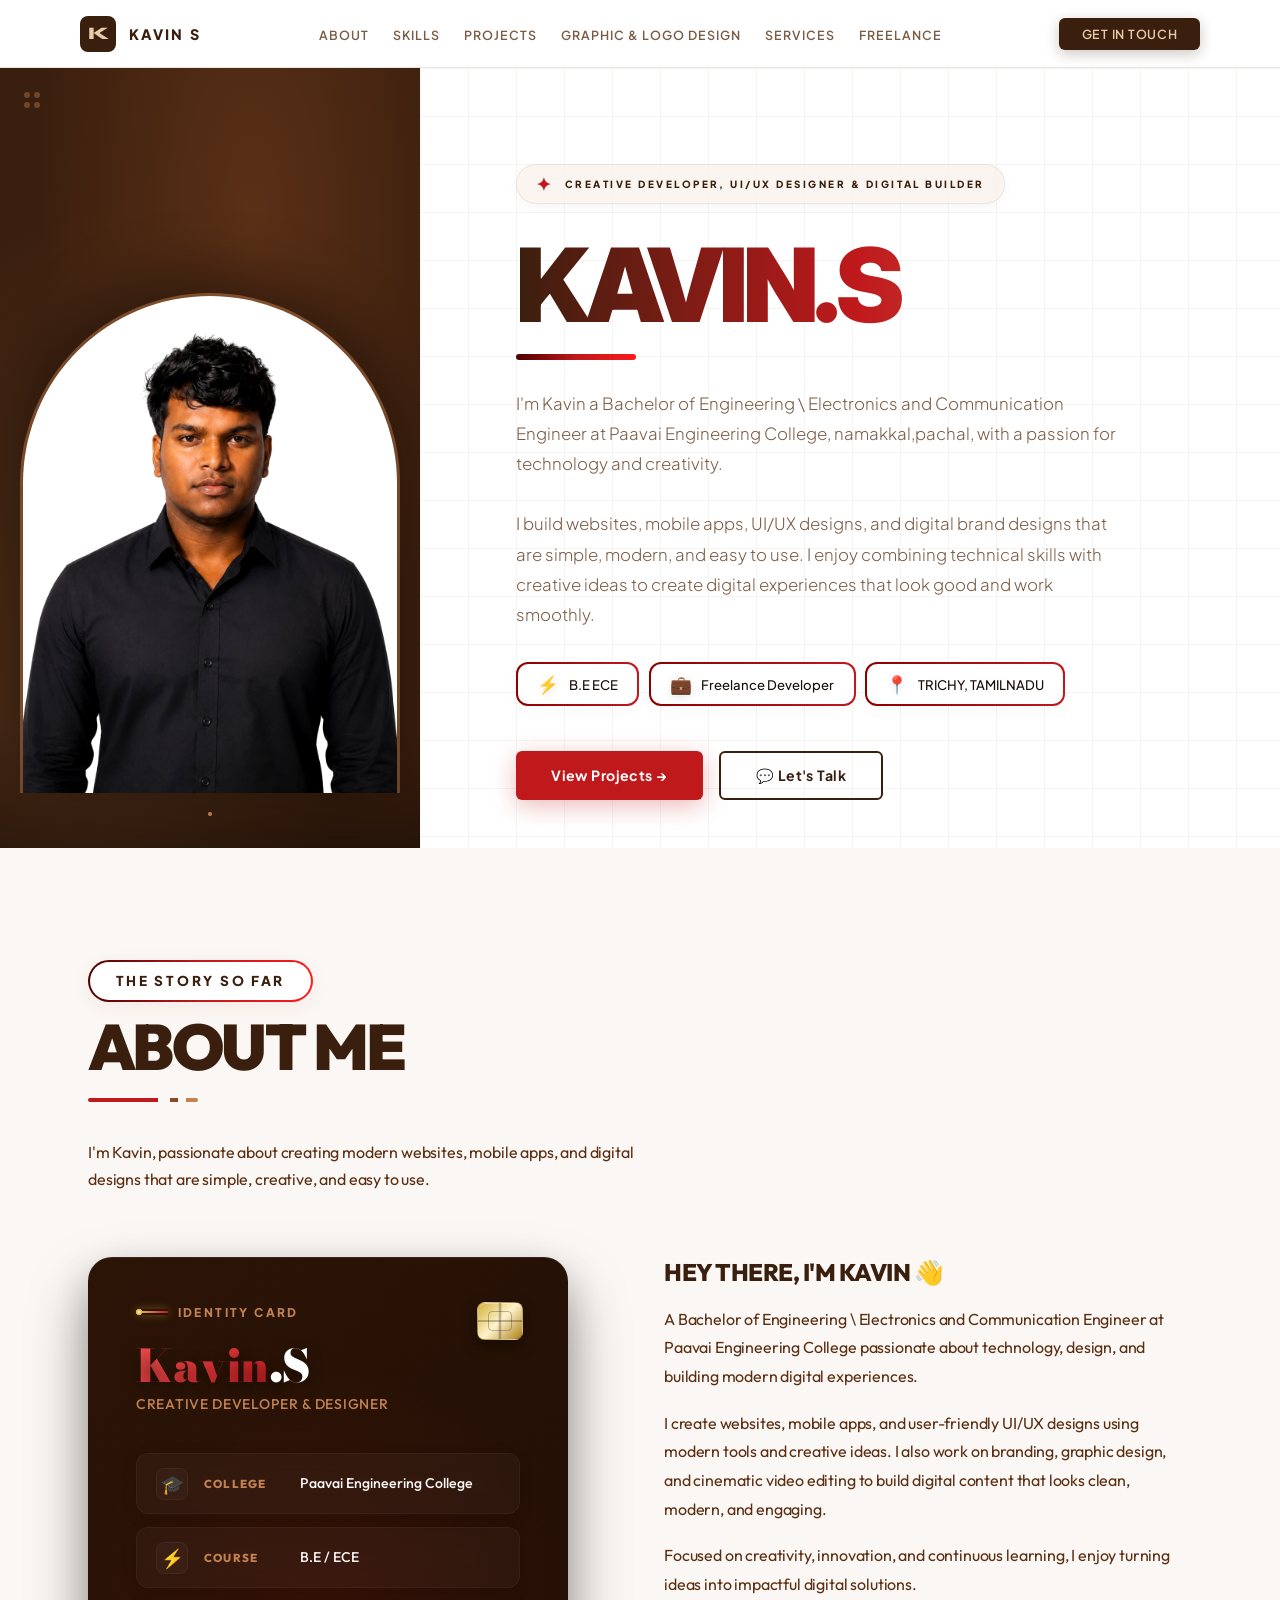
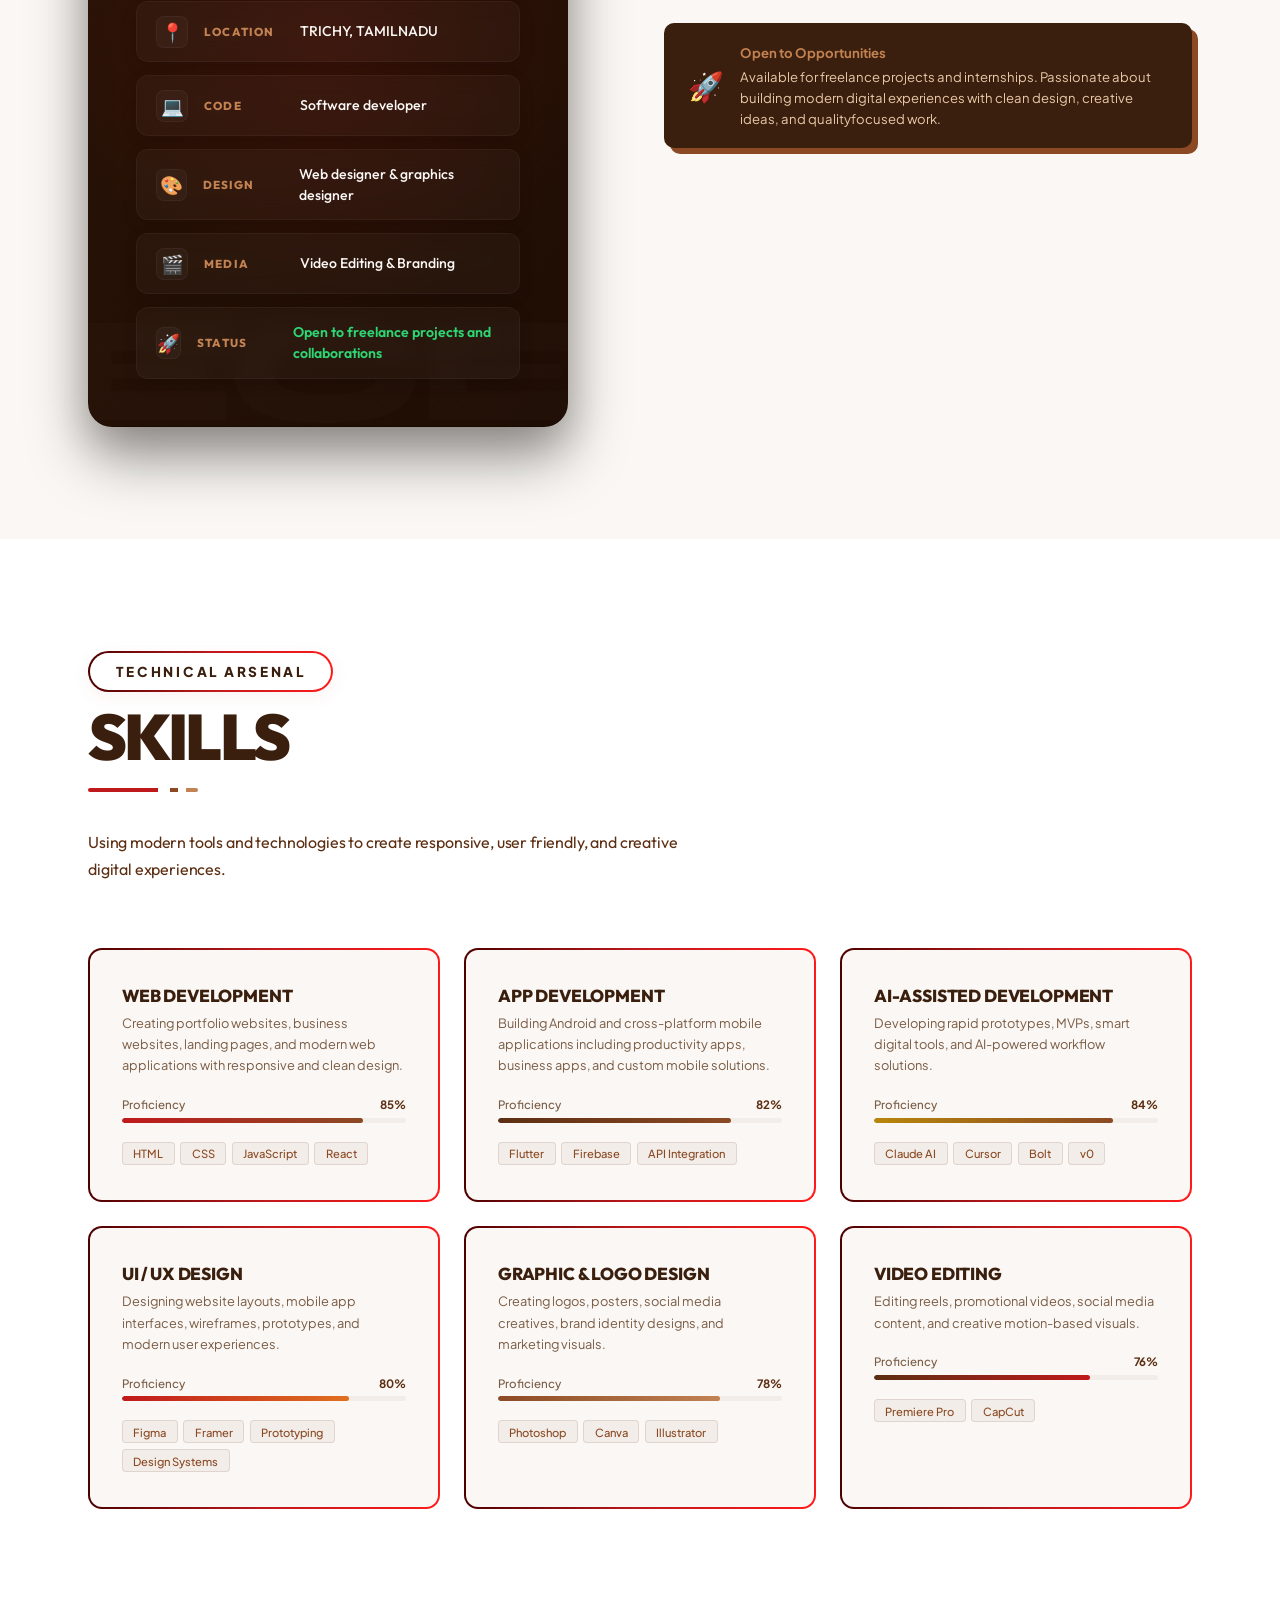
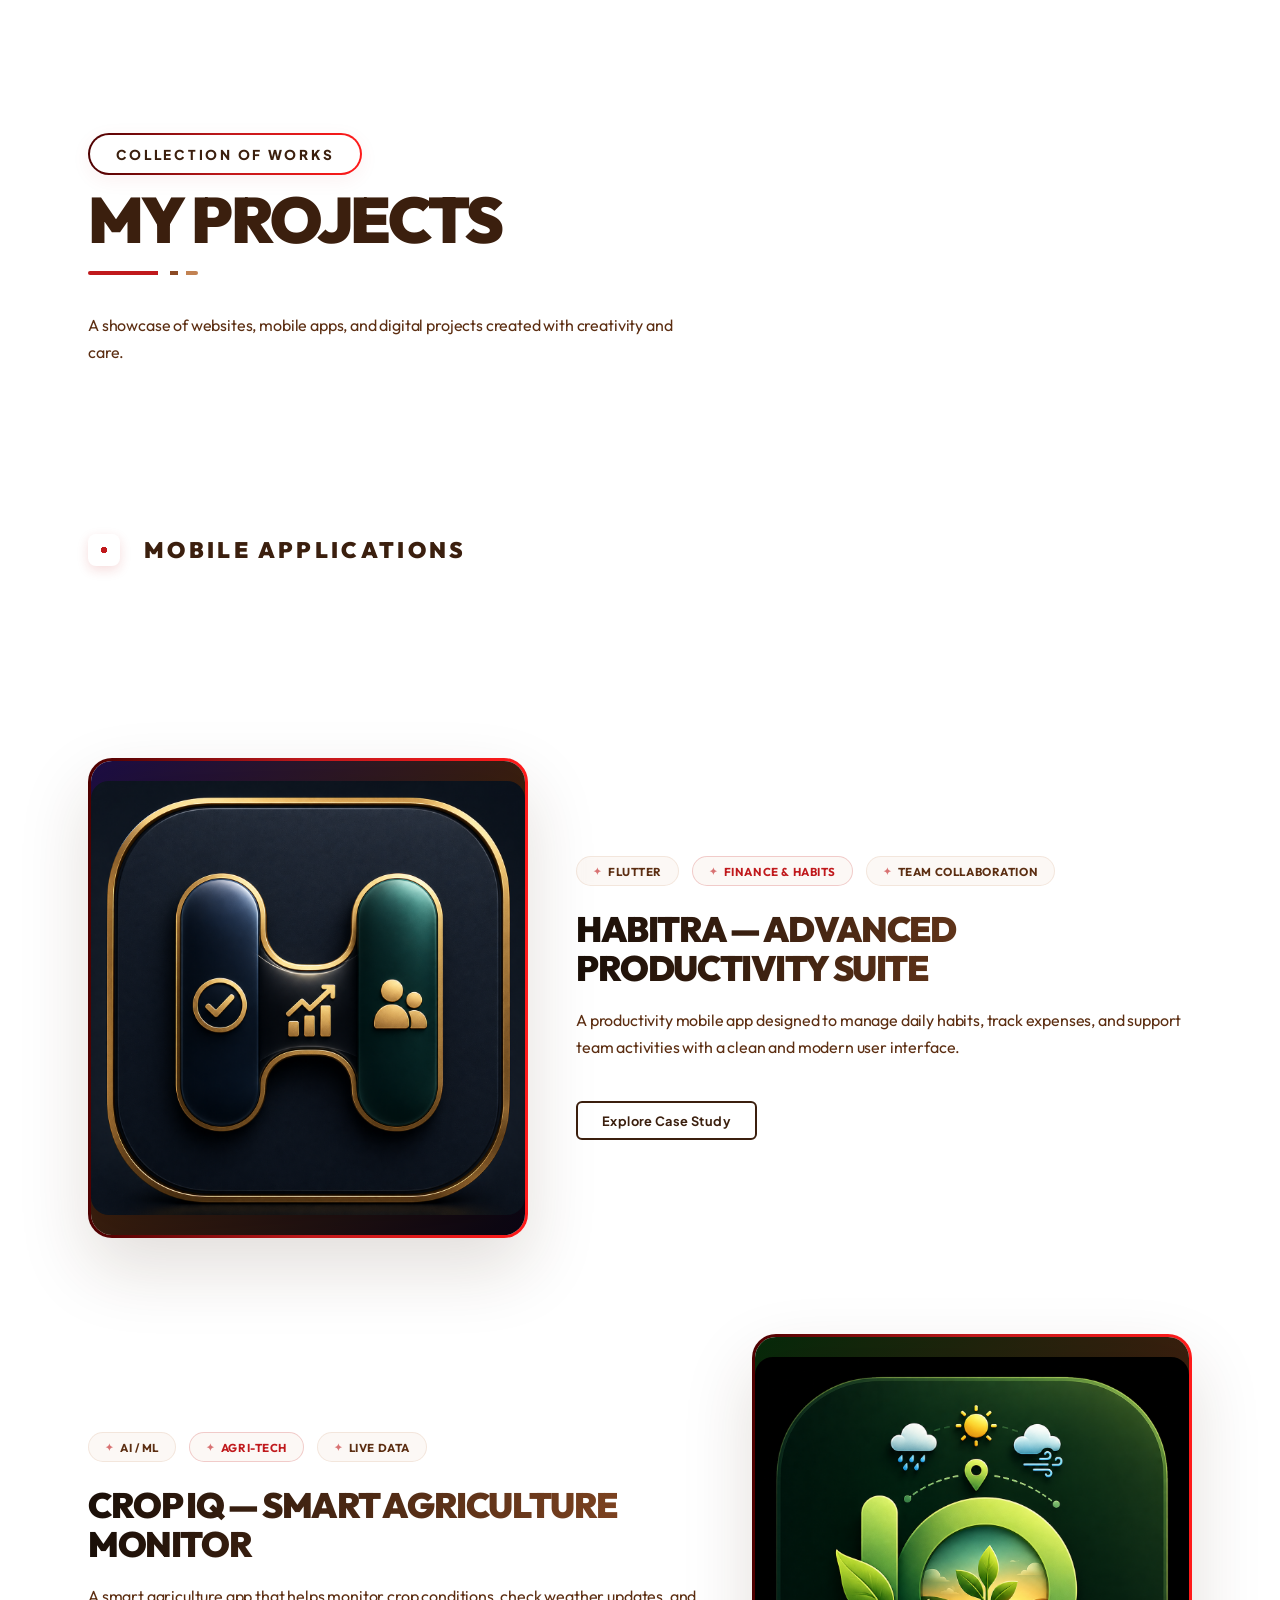
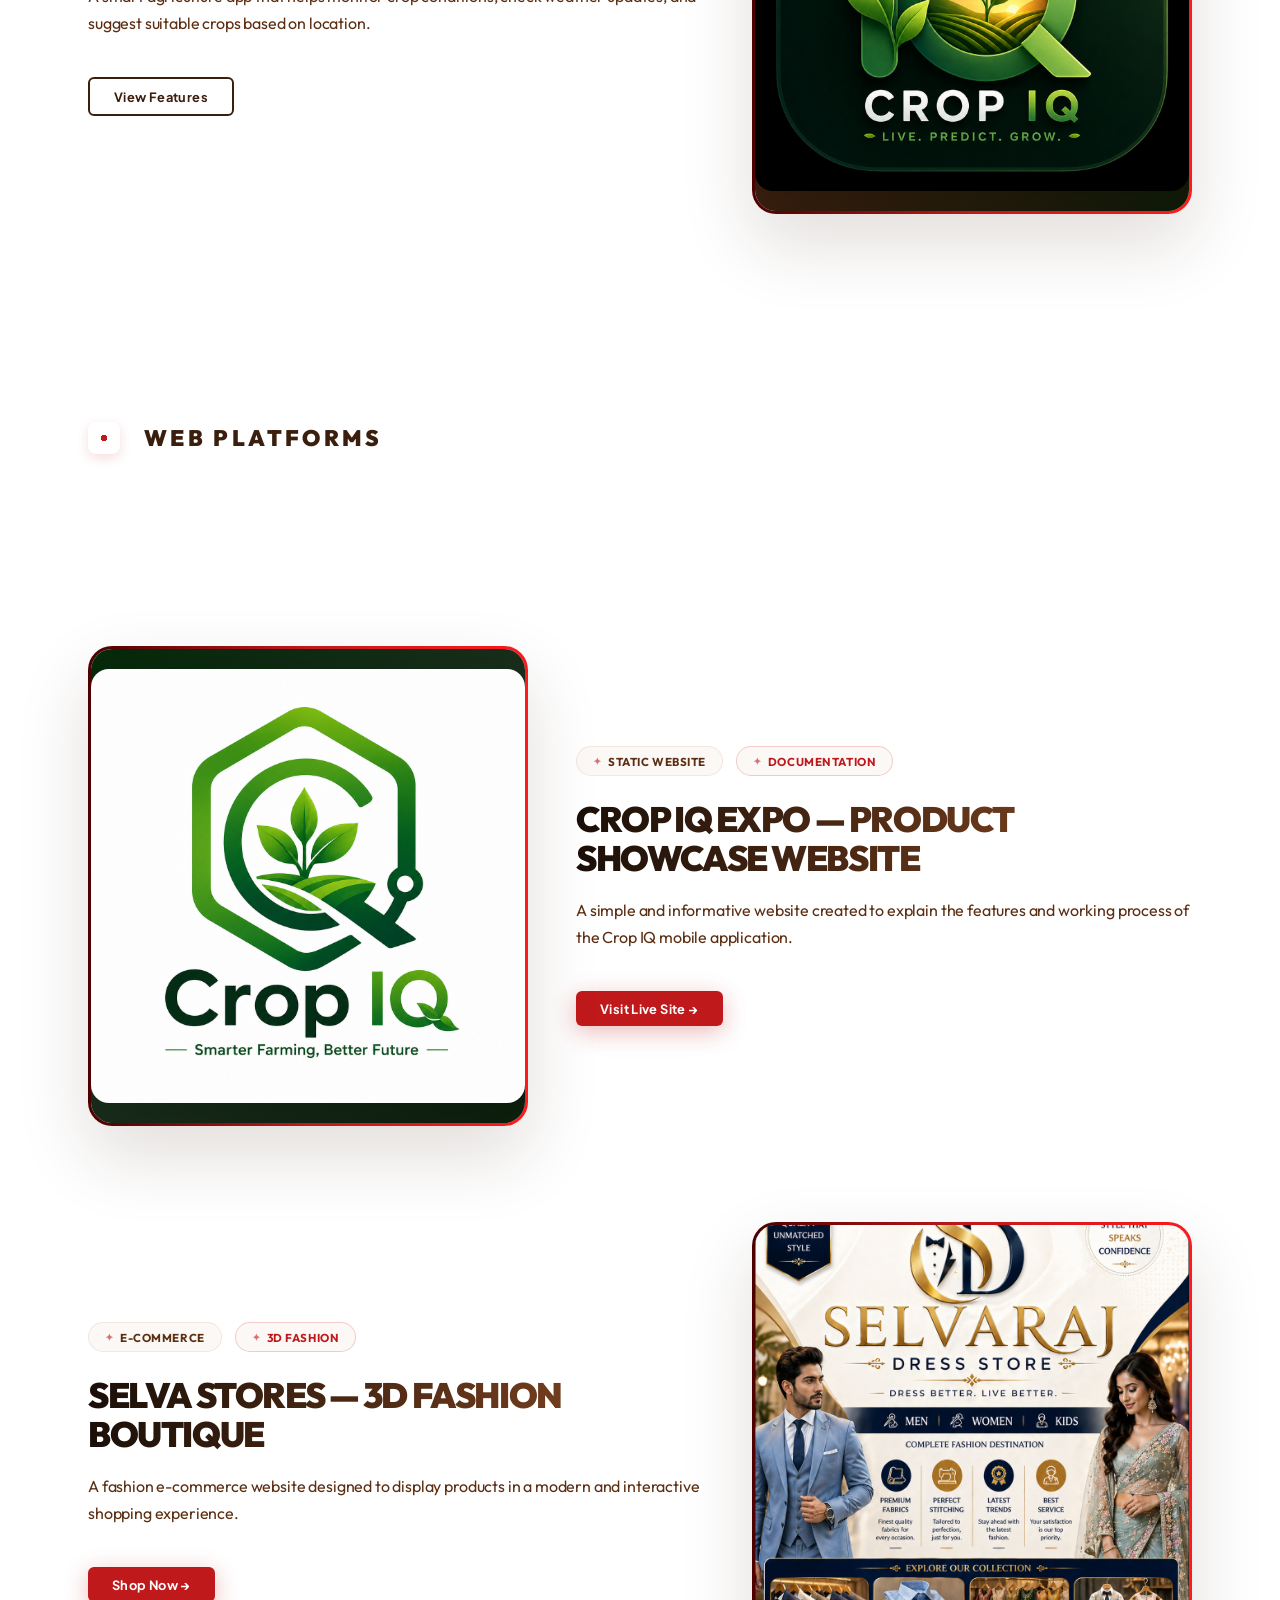
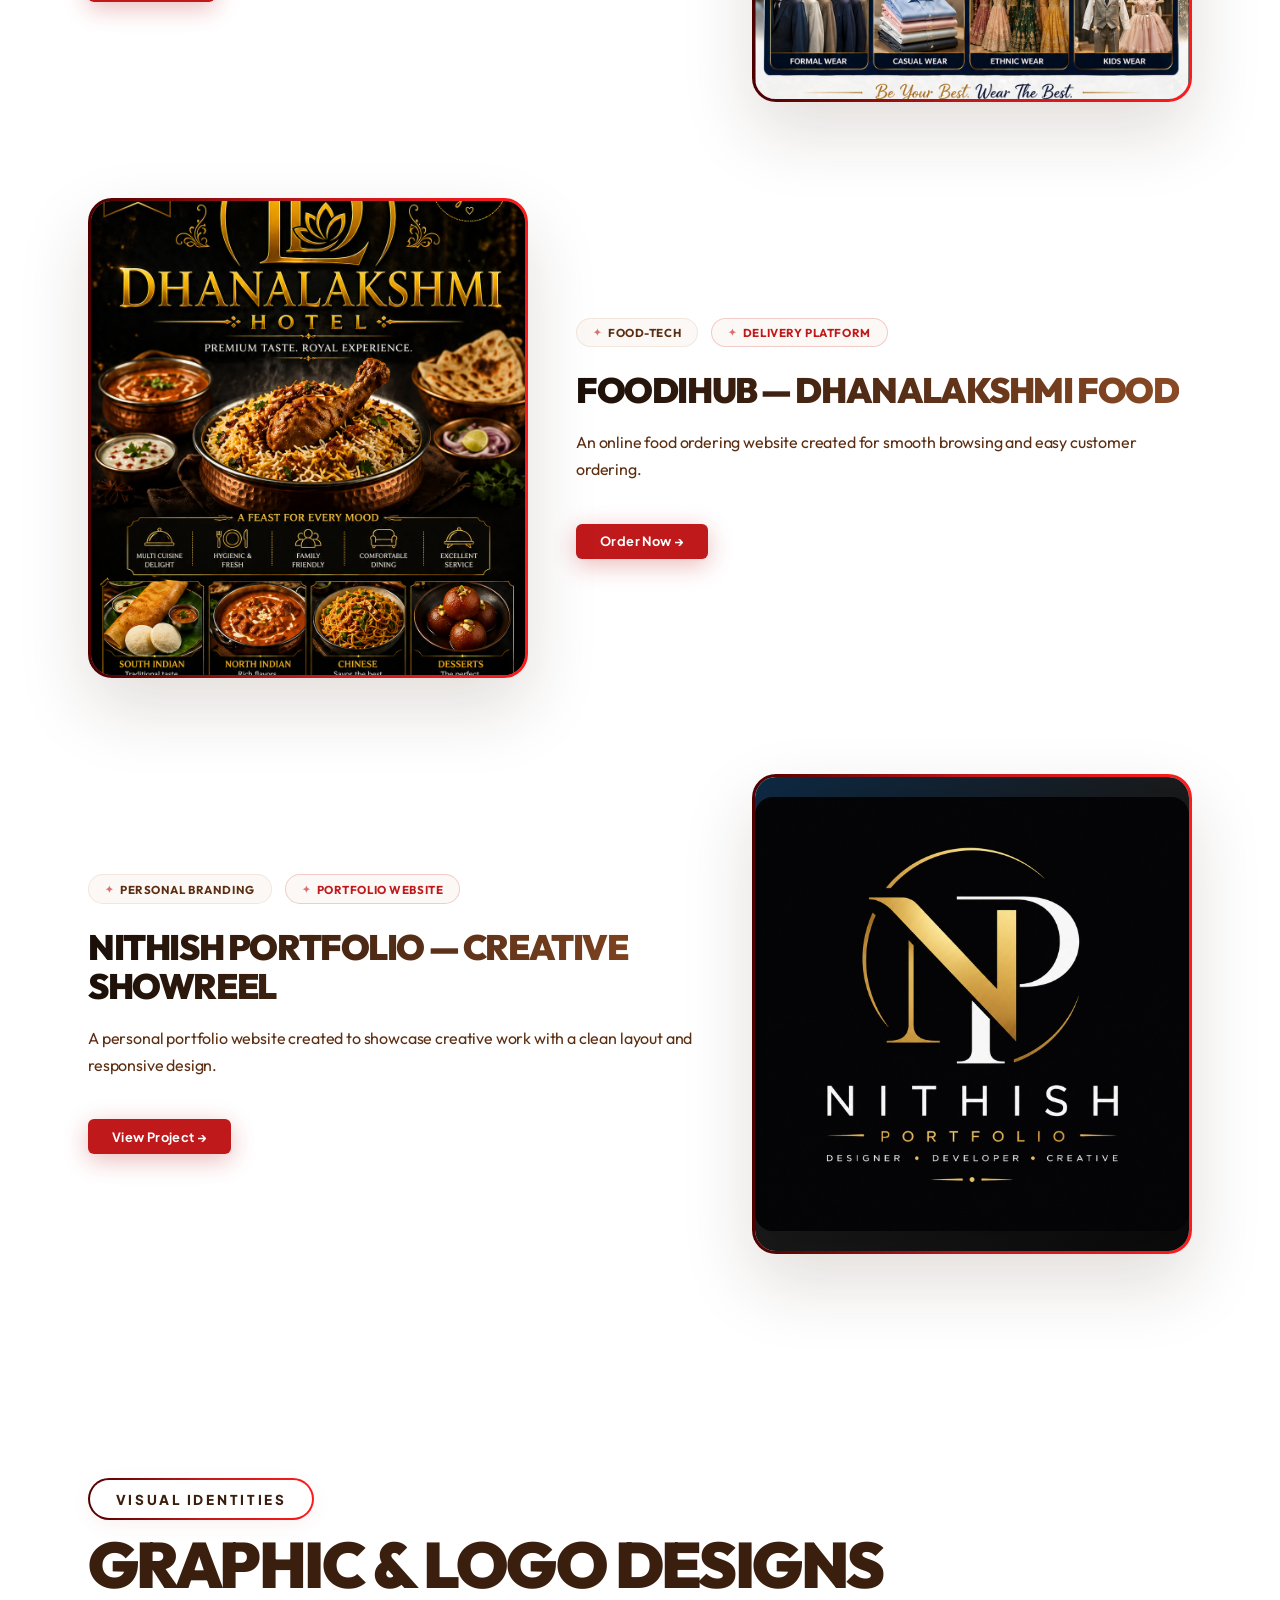
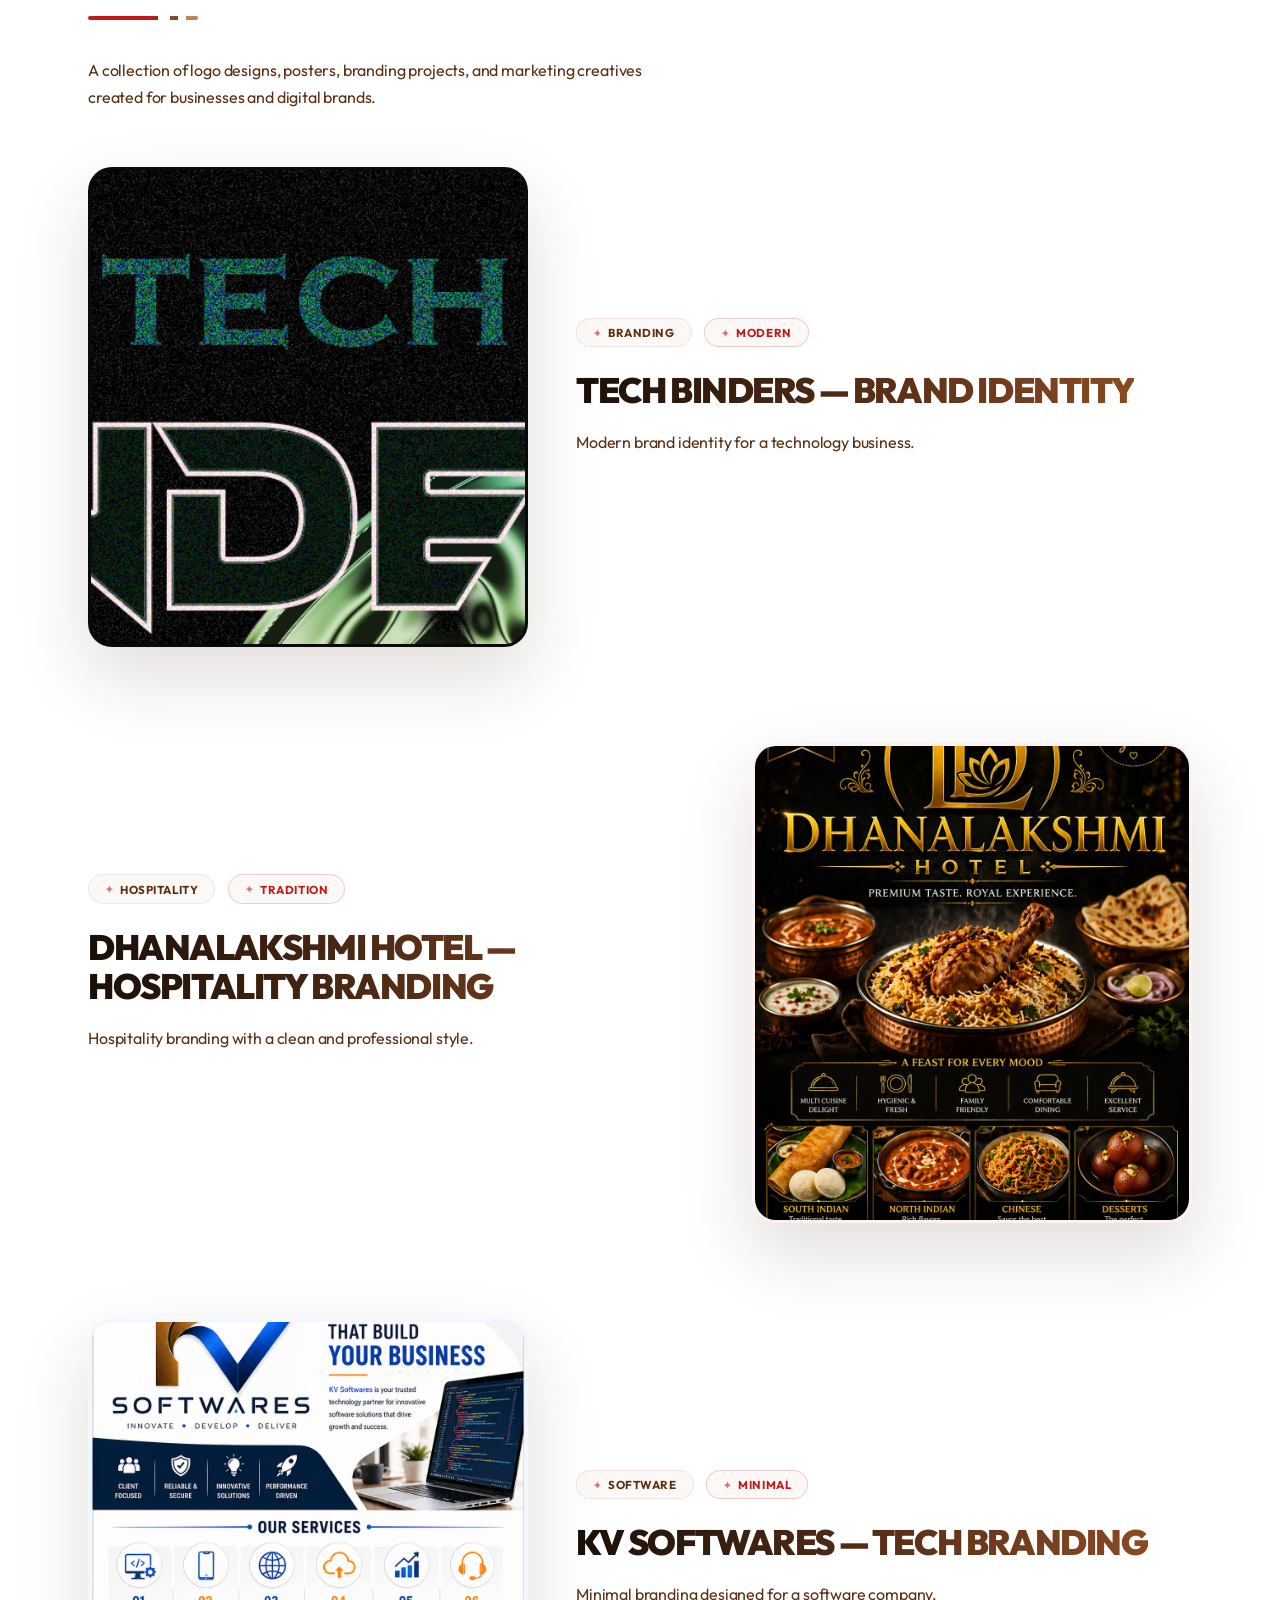
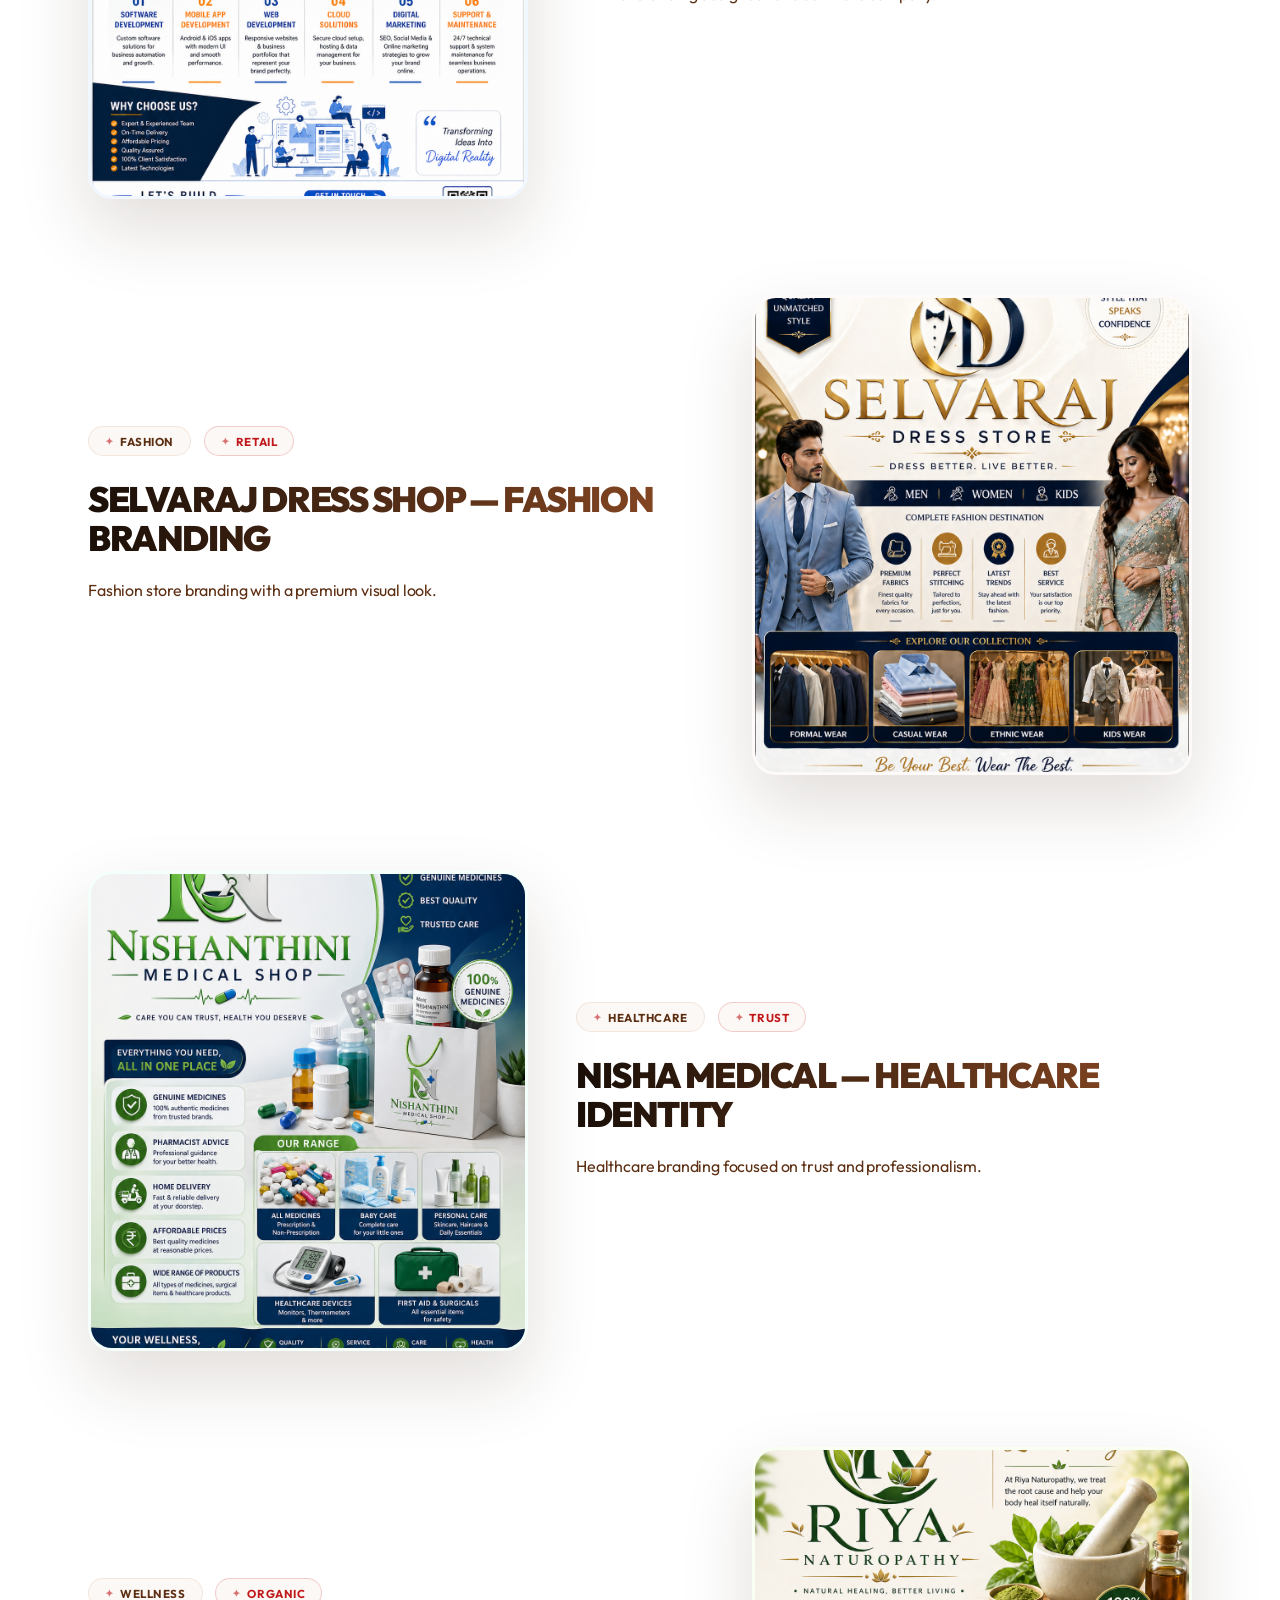
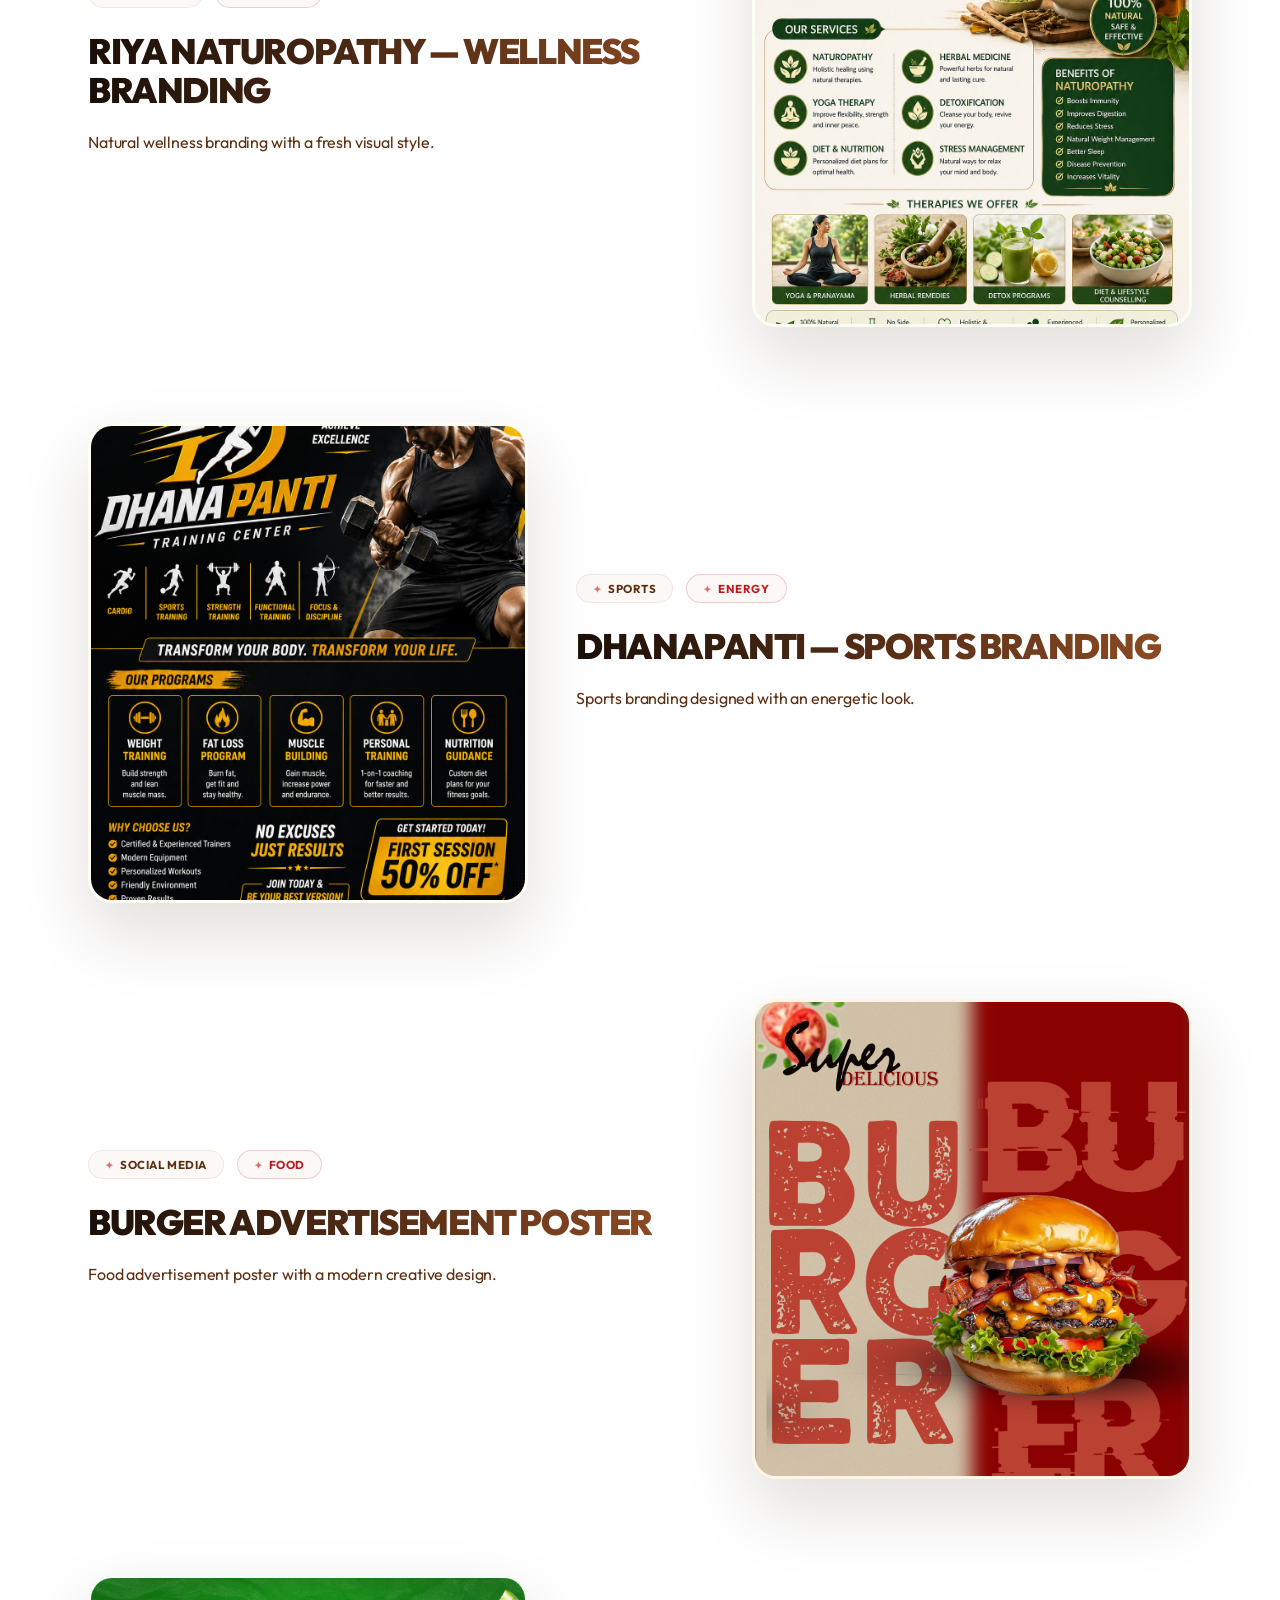
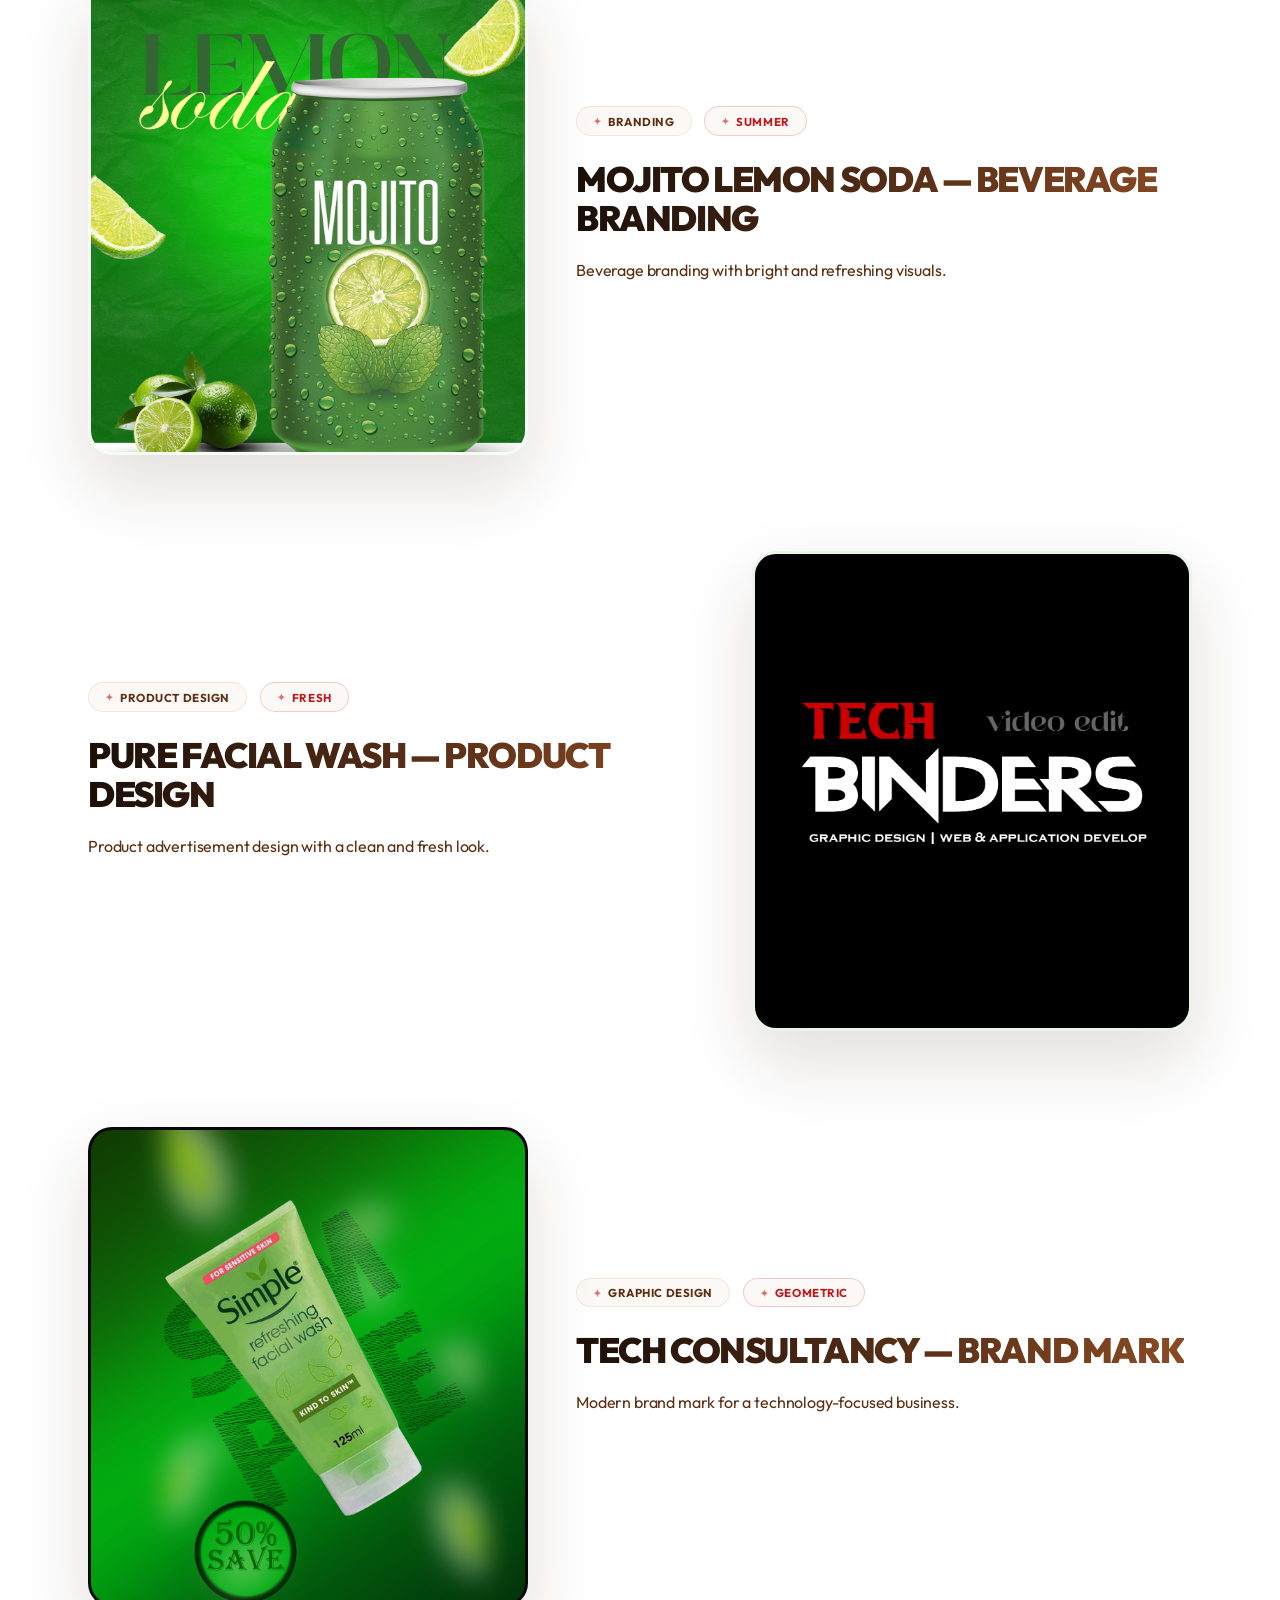
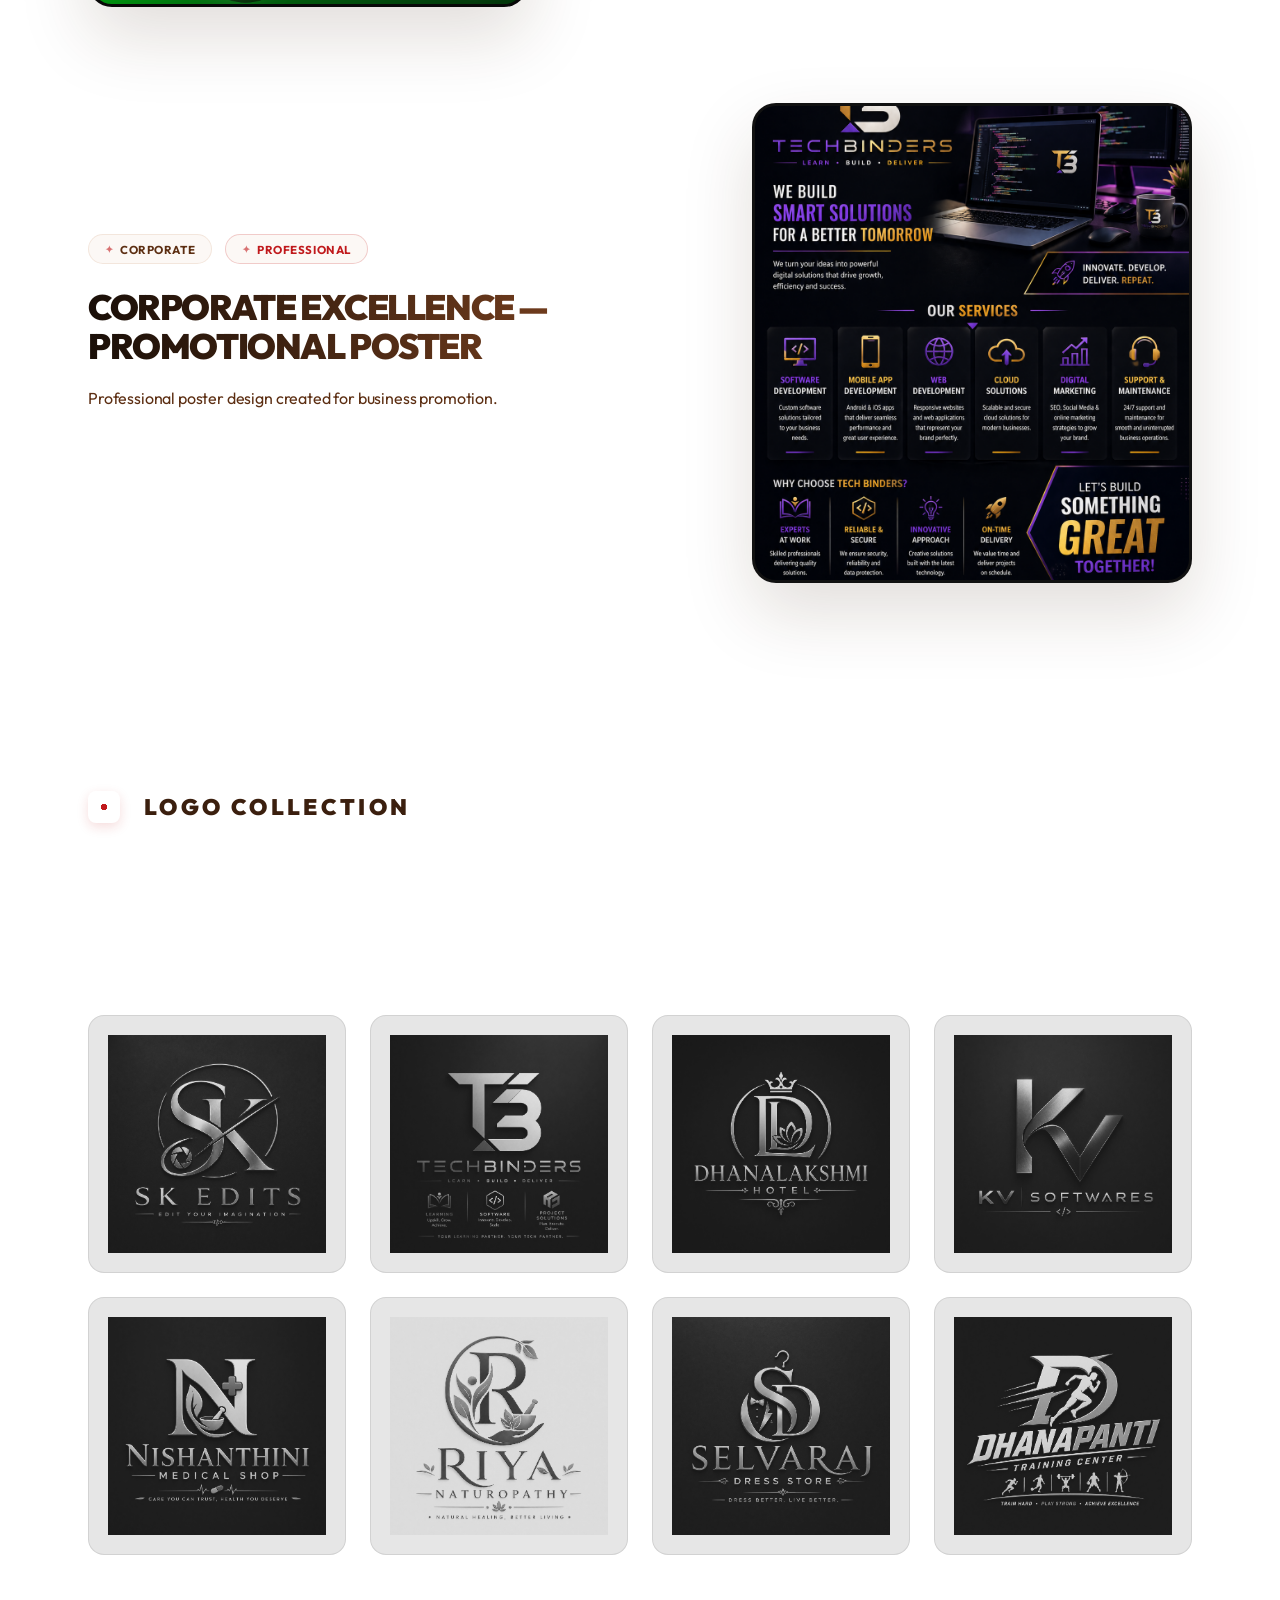
==== index.html @ 665770b1 "Rename kavin-portfolio.html to index.html" ====
<!DOCTYPE html>
<html lang="en">

<head>
  <meta charset="UTF-8">
  <meta name="viewport" content="width=device-width, initial-scale=1.0">
  <title>Kavin — Creative Developer & Designer</title>
  <link rel="icon" type="image/png" href="logo/kv softwares.png">
  <link rel="apple-touch-icon" href="logo/kv softwares.png">
  <link
    href="https://fonts.googleapis.com/css2?family=Playfair+Display:ital,wght@0,700;0,900;1,700&family=Plus+Jakarta+Sans:wght@300;400;500;600;700&family=Syne:wght@400;500;600;700;800&family=Outfit:wght@300;400;500;600;700;800;900&family=Bebas+Neue&family=Instrument+Serif:ital@0;1&family=Bodoni+Moda:ital,wght@0,400..900;1,400..900&family=Inter:wght@300;400;500;600;700;800;900&display=swap"
    rel="stylesheet">
  <link rel="stylesheet" href="style.css">
</head>

<body>

  <div id="cur"></div>
  <div id="curR"></div>

  <!-- ── NAV ── -->
  <nav>
    <div class="nav-brand">
      <div class="nav-logo-box"><span>K</span></div>
      <span class="nav-wordmark">Kavin S</span>
    </div>
    <ul class="nav-links">
      <li><a href="#about">About</a></li>
      <li><a href="#skills">Skills</a></li>
      <li><a href="#projects">Projects</a></li>
      <li><a href="#graphic-design">Graphic & Logo Design</a></li>
      <li><a href="#services">Services</a></li>
      <li><a href="#freelance">Freelance</a></li>
    </ul>
    <a href="#contact" onclick="setTimeout(showContact,500)" class="nav-btn">Get In Touch</a>
  </nav>

  <!-- ── HERO ── -->
  <section id="hero">

    <!-- LEFT: Brown photo panel -->
    <div class="hero-left">
      <div class="corner-ornament">
        <span></span><span></span><span></span><span></span>
      </div>

      <div class="profile-wrap">
        <div class="profile-img-container">

          <!-- ════════════════════════════════════════════
             REPLACE: Change src="" to your actual photo.
             The image will be cropped to fill the arch.
             For best results use a photo with solid/plain
             background (white or grey) — crop will hide it.
        ════════════════════════════════════════════ -->
          <img src="profile/WhatsApp Image 2026-05-21 at 12.24.19 PM.jpeg" alt="Kavin.S">
        </div>

        <div class="profile-deco">
          <div class="deco-line"></div>
          <div class="deco-dot"></div>
          <div class="deco-line"></div>
        </div>
      </div>

    </div>

    <!-- RIGHT: White content -->
    <div class="hero-right">
      <div class="hero-eyebrow">
        <span class="eyebrow-dash">✦</span>
        Creative Developer, UI/UX Designer & Digital Builder
      </div>

      <h1 class="hero-name">
        Kavin.S
      </h1>

      <div class="name-underline"></div>

      <p class="hero-role">
        I'm Kavin a Bachelor of Engineering \ Electronics and Communication Engineer at Paavai Engineering College, namakkal,pachal, with a passion for technology and creativity.<br><br>
        I build websites, mobile apps, UI/UX designs, and digital brand designs that are simple, modern, and easy to use. I enjoy combining technical skills with creative ideas to create digital experiences that look good and work smoothly.
      </p>

      <div class="hero-chips">
        <div class="chip"><span class="chip-icon">⚡</span> B.E ECE</div>
        <div class="chip"><span class="chip-icon">💼</span> Freelance Developer</div>
        <div class="chip"><span class="chip-icon">📍</span> TRICHY, TAMILNADU</div>
      </div>

      <div class="hero-actions">
        <a href="#projects" class="btn-red">View Projects →</a>
        <a href="#contact" class="btn-brown">💬 Let's Talk</a>
      </div>

    </div>
  </section>

  <!-- ── ABOUT ── -->
  <section id="about" class="sec">
    <div class="sec-wrap">
      <div class="sec-header">
        <div class="sec-pill reveal">
          <span class="sec-eyebrow">The Story So Far</span>
        </div>
        <h2 class="sec-title reveal">About Me</h2>
        <p class="sec-sub reveal">I'm Kavin, passionate about creating modern websites, mobile apps, and digital designs that are simple, creative, and easy to use.</p>
      </div>
      <div class="about-layout">

        <div class="about-box reveal">
          <!-- Glass Sweep Shine Effect -->
          <div class="about-box-shine"></div>
          <!-- Holographic grid overlay -->
          <div class="about-box-grid"></div>
          <!-- Giant ECE background watermark -->
          <div class="about-box-watermark">ECE</div>
          
          <!-- Gold microchip representing Kavin's ECE engineering background -->
          <div class="card-chip">
            <div class="card-chip-lines"></div>
            <div class="card-chip-inner"></div>
          </div>

          <div class="about-box-eyebrow">Identity Card</div>
          <div class="about-box-name"><em>Kavin</em>.S</div>
          <div class="about-box-role">Creative Developer & Designer</div>
          <div class="about-detail">
            <div class="ad-row">
              <span class="ad-ico">🎓</span>
              <span class="ad-key">College</span>
              <span class="ad-val">Paavai Engineering College</span>
            </div>
            <div class="ad-row">
              <span class="ad-ico">⚡</span>
              <span class="ad-key">Course</span>
              <span class="ad-val">B.E / ECE</span>
            </div>
            <div class="ad-row">
              <span class="ad-ico">📍</span>
              <span class="ad-key">Location</span>
              <span class="ad-val">TRICHY, TAMILNADU</span>
            </div>
            <div class="ad-row">
              <span class="ad-ico">💻</span>
              <span class="ad-key">Code</span>
              <span class="ad-val">Software developer</span>
            </div>
            <div class="ad-row">
              <span class="ad-ico">🎨</span>
              <span class="ad-key">Design</span>
              <span class="ad-val">Web designer & graphics designer</span>
            </div>
            <div class="ad-row">
              <span class="ad-ico">🎬</span>
              <span class="ad-key">Media</span>
              <span class="ad-val">Video Editing & Branding</span>
            </div>
            <div class="ad-row">
              <span class="ad-ico">🚀</span>
              <span class="ad-key">Status</span>
              <span class="ad-val" style="color: #2ed573; font-weight: 600;">Open to freelance projects and collaborations</span>
            </div>
          </div>
        </div>

        <div class="about-text reveal">
          <h3>Hey there, I'm Kavin 👋</h3>
          <p>
            A Bachelor of Engineering \ Electronics and Communication Engineer at Paavai Engineering College passionate about technology, design, and building modern digital experiences.
          </p>
          <p>
            I create websites, mobile apps, and user-friendly UI/UX designs using modern tools and creative ideas. I also work on branding, graphic design, and cinematic video editing to build digital content that looks clean, modern, and engaging.
          </p>
          <p>
            Focused on creativity, innovation, and continuous learning, I enjoy turning ideas into impactful digital solutions.
          </p>
          <div class="about-highlight">
            <span class="ah-ico">🚀</span>
            <div class="ah-text">
              <strong>Open to Opportunities</strong>
              Available for freelance projects and internships. Passionate about building modern digital experiences with clean design, creative ideas, and qualityfocused work.
            </div>
          </div>
        </div>

      </div>
    </div>
  </section>

  <!-- ── SKILLS ── -->
  <section id="skills" class="sec">
    <div class="sec-wrap">
      <div class="sec-header">
        <div class="sec-pill reveal">
          <span class="sec-eyebrow">Technical Arsenal</span>
        </div>
        <h2 class="sec-title reveal">SKILLS</h2>
        <p class="sec-sub reveal">Using modern tools and technologies to create responsive, user friendly, and creative digital experiences.</p>
      </div>

      <div class="skills-grid">

        <div class="sk-card reveal" style="--c-top:var(--red);--c-shadow:var(--brown5);--c-border:var(--brown4);">

          <div class="sk-title">Web Development</div>
          <div class="sk-desc">Creating portfolio websites, business websites, landing pages, and modern web applications with responsive and clean design.</div>
          <div class="prog-wrap">
            <div class="prog-top"><span>Proficiency</span><span>85%</span></div>
            <div class="prog-bg">
              <div class="prog-fill" style="width:85%;background:linear-gradient(90deg,var(--red),var(--brown3))"></div>
            </div>
          </div>
          <div class="sk-tags"><span class="sk-tag">HTML</span><span class="sk-tag">CSS</span><span
              class="sk-tag">JavaScript</span><span class="sk-tag">React</span></div>
        </div>

        <div class="sk-card reveal" style="--c-top:var(--brown2);--c-shadow:var(--brown5);--c-border:var(--brown3);">

          <div class="sk-title">App Development</div>
          <div class="sk-desc">Building Android and cross-platform mobile applications including productivity apps, business apps, and custom mobile solutions.</div>
          <div class="prog-wrap">
            <div class="prog-top"><span>Proficiency</span><span>82%</span></div>
            <div class="prog-bg">
              <div class="prog-fill" style="width:82%;background:linear-gradient(90deg,var(--brown2),var(--brown3))">
              </div>
            </div>
          </div>
          <div class="sk-tags"><span class="sk-tag">Flutter</span><span class="sk-tag">Firebase</span><span
              class="sk-tag">API Integration</span></div>
        </div>

        <div class="sk-card reveal" style="--c-top:#b8860b;--c-shadow:var(--brown5);--c-border:var(--brown4);">

          <div class="sk-title">AI-Assisted Development</div>
          <div class="sk-desc">Developing rapid prototypes, MVPs, smart digital tools, and AI-powered workflow solutions.</div>
          <div class="prog-wrap">
            <div class="prog-top"><span>Proficiency</span><span>84%</span></div>
            <div class="prog-bg">
              <div class="prog-fill" style="width:84%;background:linear-gradient(90deg,#b8860b,var(--brown3))"></div>
            </div>
          </div>
          <div class="sk-tags"><span class="sk-tag">Claude AI</span><span class="sk-tag">Cursor</span><span
              class="sk-tag">Bolt</span><span class="sk-tag">v0</span></div>
        </div>

        <div class="sk-card reveal" style="--c-top:var(--red);--c-shadow:var(--brown5);--c-border:var(--brown4);">

          <div class="sk-title">UI / UX Design</div>
          <div class="sk-desc">Designing website layouts, mobile app interfaces, wireframes, prototypes, and modern user experiences.</div>
          <div class="prog-wrap">
            <div class="prog-top"><span>Proficiency</span><span>80%</span></div>
            <div class="prog-bg">
              <div class="prog-fill" style="width:80%;background:linear-gradient(90deg,var(--red),#e07020)"></div>
            </div>
          </div>
          <div class="sk-tags"><span class="sk-tag">Figma</span><span class="sk-tag">Framer</span><span
              class="sk-tag">Prototyping</span><span class="sk-tag">Design Systems</span></div>
        </div>

        <div class="sk-card reveal" style="--c-top:var(--brown3);--c-shadow:var(--brown5);--c-border:var(--brown3);">

          <div class="sk-title">Graphic & Logo Design</div>
          <div class="sk-desc">Creating logos, posters, social media creatives, brand identity designs, and marketing visuals.</div>
          <div class="prog-wrap">
            <div class="prog-top"><span>Proficiency</span><span>78%</span></div>
            <div class="prog-bg">
              <div class="prog-fill" style="width:78%;background:linear-gradient(90deg,var(--brown3),var(--brown4))">
              </div>
            </div>
          </div>
          <div class="sk-tags"><span class="sk-tag">Photoshop</span><span class="sk-tag">Canva</span><span
              class="sk-tag">Illustrator</span></div>
        </div>

        <div class="sk-card reveal" style="--c-top:var(--brown2);--c-shadow:var(--brown5);--c-border:var(--brown3);">

          <div class="sk-title">Video Editing</div>
          <div class="sk-desc">Editing reels, promotional videos, social media content, and creative motion-based visuals.</div>
          <div class="prog-wrap">
            <div class="prog-top"><span>Proficiency</span><span>76%</span></div>
            <div class="prog-bg">
              <div class="prog-fill" style="width:76%;background:linear-gradient(90deg,var(--brown2),var(--red))"></div>
            </div>
          </div>
          <div class="sk-tags"><span class="sk-tag">Premiere Pro</span><span class="sk-tag">CapCut</span></div>
        </div>

      </div>
    </div>
  </section>

  <!-- ── PROJECTS ── -->
  <section id="projects" class="sec">
    <div class="sec-wrap">
      <div class="sec-header">
        <div class="sec-pill reveal">
          <span class="sec-eyebrow">COLLECTION OF WORKS</span>
        </div>
        <h2 class="sec-title reveal">My Projects</h2>
        <p class="sec-sub reveal">A showcase of websites, mobile apps, and digital projects created with creativity and care.</p>
      </div>
      <div class="proj-grid">

        <h3 class="proj-cat-title reveal">
          Mobile Applications
        </h3>
        <div class="proj-grid">

          <!-- 1. Habitra -->
          <div class="proj-card reveal">
            <div class="proj-thumb">
              <div class="proj-thumb-bg" style="background:linear-gradient(135deg,#1c0d45,#3b1f0e,#0a0514)"></div>
              <div class="proj-emoji">
                <img src="icon/2e201cba-d99f-4cce-ac11-66c58d6dfc53.png" alt="Habitra"
                  style="width:100%;height:100%;object-fit:cover;border-radius:18px">
              </div>
              <div class="proj-overlay">
                <a href="javascript:void(0)"
                  onclick="openPreview('Habitra — Productivity Suite', 'Habitra is an all-in-one productivity ecosystem.\n\nCore Modules:\n• Habit Tracker: Build consistency with the Habit Chain system.\n• Finance Tracker: Manage budgets, expenses, and savings goals.\n• Team Work: Collaborative task management for seamless group productivity.\n\nBuilt with Flutter & Provider architecture.', 'icon/2e201cba-d99f-4cce-ac11-66c58d6dfc53.png', 'qr code/habitra.png', '#1c0d45')"
                  class="ov-btn">View Details</a>
              </div>
            </div>
            <div class="proj-body">
              <div class="proj-tags">
                <span class="proj-tag">Flutter</span>
                <span class="proj-tag brown">Finance & Habits</span>
                <span class="proj-tag">Team Collaboration</span>
              </div>
              <div class="proj-name">Habitra — Advanced Productivity Suite</div>
              <div class="proj-desc">A productivity mobile app designed to manage daily habits, track expenses, and support team activities with a clean and modern user interface.</div>
              <a href="javascript:void(0)"
                onclick="openPreview('Habitra — Productivity Suite', 'Habitra is an all-in-one productivity ecosystem.\n\nCore Modules:\n• Habit Tracker: Build consistency with the Habit Chain system.\n• Finance Tracker: Manage budgets, expenses, and savings goals.\n• Team Work: Collaborative task management for seamless group productivity.\n\nBuilt with Flutter & Provider architecture.', 'icon/2e201cba-d99f-4cce-ac11-66c58d6dfc53.png', 'qr code/habitra.png', '#1c0d45')"
                class="btn-brown" style="padding: 0.6rem 1.5rem; font-size: 0.8rem;">Explore Case Study</a>
          </div>
        </div>

          <!-- 2. Crop IQ App -->
          <div class="proj-card reveal">
            <div class="proj-thumb">
              <div class="proj-thumb-bg" style="background:linear-gradient(135deg,#062a0a,#3b1f0e,#0f1a08)"></div>
              <div class="proj-emoji">
                <img src="icon/0a898935-3c8c-4adf-aea9-2a4705a78246.png" alt="Crop IQ"
                  style="width:100%;height:100%;object-fit:cover;border-radius:18px">
              </div>
              <div class="proj-overlay">
                <a href="javascript:void(0)"
                  onclick="openPreview('Crop IQ — Agricultural Intelligence', 'A professional AI-driven agricultural platform.\n\nKey Capabilities:\n• Live Monitoring: Real-time tracking of crop health status.\n• Weather Predictor: Live forecasting and predictive weather analysis.\n• Area Optimization: Intelligent recommendations on which crops suit your specific soil and area.\n\nEmpowering farmers with data-driven insights.', 'icon/0a898935-3c8c-4adf-aea9-2a4705a78246.png', 'qr code/crop iq app .png', '#062a0a')"
                  class="ov-btn">View App UI</a>
              </div>
            </div>
            <div class="proj-body">
              <div class="proj-tags">
                <span class="proj-tag">AI / ML</span>
                <span class="proj-tag brown">Agri-Tech</span>
                <span class="proj-tag">Live Data</span>
              </div>
              <div class="proj-name">Crop IQ — Smart Agriculture Monitor</div>
              <div class="proj-desc">A smart agriculture app that helps monitor crop conditions, check weather updates, and suggest suitable crops based on location.</div>
              <a href="javascript:void(0)"
                onclick="openPreview('Crop IQ — Agricultural Intelligence', 'A professional AI-driven agricultural platform.\n\nKey Capabilities:\n• Live Monitoring: Real-time tracking of crop health status.\n• Weather Predictor: Live forecasting and predictive weather analysis.\n• Area Optimization: Intelligent recommendations on which crops suit your soil and area.', 'icon/0a898935-3c8c-4adf-aea9-2a4705a78246.png', 'qr code/crop iq app .png', '#062a0a')"
                class="btn-brown" style="padding: 0.6rem 1.5rem; font-size: 0.8rem;">View Features</a>
          </div>
        </div>

        </div>

        <h3 class="proj-cat-title reveal">
          Web Platforms
        </h3>
        <div class="proj-grid">

          <!-- 1. Crop IQ Explain Website -->
          <div class="proj-card reveal">
            <div class="proj-thumb">
              <div class="proj-thumb-bg" style="background:linear-gradient(135deg,#062a0a,#1a2e1c,#0d1f0d)"></div>
              <div class="proj-emoji">
                <img src="icon/b54b0b93-583a-4f6b-8dd8-5a8df36b06da.png" alt="Crop IQ"
                  style="width:100%;height:100%;object-fit:cover;border-radius:18px">
              </div>
              <div class="proj-overlay">
                <a href="https://cropappexplain.netlify.app/" target="_blank" class="ov-btn">View Site</a>
              </div>
            </div>
            <div class="proj-body">
              <div class="proj-tags"><span class="proj-tag">Static Website</span><span class="proj-tag brown">Documentation</span>
              </div>
              <div class="proj-name">Crop IQ Expo — Product Showcase Website</div>
              <div class="proj-desc">A simple and informative website created to explain the features and working process of the Crop IQ mobile application.</div>
              <a href="https://cropappexplain.netlify.app/" target="_blank" class="btn-red"
                style="padding: 0.6rem 1.5rem; font-size: 0.8rem;">Visit Live Site →</a>
          </div>
        </div>

          <!-- 2. Selva Stores -->
          <div class="proj-card reveal">
            <div class="proj-thumb">
              <div class="proj-thumb-bg" style="background:linear-gradient(135deg,#1c0d45,#2e125c,#140a2a)"></div>
              <div class="proj-emoji">
                <img src="poster/selvaraj dress.png" alt="Selva Stores"
                  style="width:100%;height:100%;object-fit:cover;border-radius:18px">
              </div>
              <div class="proj-overlay">
                <a href="https://cool-peony-237164.netlify.app/" target="_blank" class="ov-btn">Live Preview</a>
              </div>
            </div>
            <div class="proj-body">
              <div class="proj-tags"><span class="proj-tag">E-Commerce</span><span class="proj-tag brown">3D Fashion</span></div>
              <div class="proj-name">Selva Stores — 3D Fashion Boutique</div>
              <div class="proj-desc">A fashion e-commerce website designed to display products in a modern and interactive shopping experience.</div>
              <a href="https://cool-peony-237164.netlify.app/" target="_blank" class="btn-red"
                style="padding: 0.6rem 1.5rem; font-size: 0.8rem;">Shop Now →</a>
          </div>
        </div>

          <!-- 3. Foodihub -->
          <div class="proj-card reveal">
            <div class="proj-thumb">
              <div class="proj-thumb-bg" style="background:linear-gradient(135deg,#4d0000,#8a1a1a,#2a0a0a)"></div>
              <div class="proj-emoji">
                <img src="poster/dhanalakshmi hotel.png" alt="Foodihub"
                  style="width:100%;height:100%;object-fit:cover;border-radius:18px">
              </div>
              <div class="proj-overlay">
                <a href="https://dhanalaskshimi-food.netlify.app/" target="_blank" class="ov-btn">Live Preview</a>
              </div>
            </div>
            <div class="proj-body">
              <div class="proj-tags">
                <span class="proj-tag">Food-Tech</span>
                <span class="proj-tag brown">Delivery Platform</span>
              </div>
              <div class="proj-name">FoodiHub — Dhanalakshmi Food</div>
              <div class="proj-desc">An online food ordering website created for smooth browsing and easy customer ordering.</div>
              <a href="https://dhanalaskshimi-food.netlify.app/" target="_blank" class="btn-red"
                style="padding: 0.6rem 1.5rem; font-size: 0.8rem;">Order Now →</a>
          </div>
        </div>

          <!-- 4. Nithish Portfolio -->
          <div class="proj-card reveal">
            <div class="proj-thumb">
              <div class="proj-thumb-bg" style="background:linear-gradient(135deg,#0d2a45,#1a1a1a,#0a0a0a)"></div>
              <div class="proj-emoji">
                <img src="icon/1ed9e0b0-3e11-4b54-9e49-26495c39130d.png" alt="Nithish Portfolio"
                  style="width:100%;height:100%;object-fit:cover;border-radius:18px">
              </div>
              <div class="proj-overlay"><a href="https://nithish-portflio.netlify.app/" target="_blank"
                  class="ov-btn">View Live Site</a></div>
            </div>
            <div class="proj-body">
              <div class="proj-tags"><span class="proj-tag">Personal Branding</span><span class="proj-tag brown">Portfolio Website</span></div>
              <div class="proj-name">Nithish Portfolio — Creative Showreel</div>
              <div class="proj-desc">A personal portfolio website created to showcase creative work with a clean layout and responsive design.</div>
              <a href="https://nithish-portflio.netlify.app/" target="_blank" class="btn-red"
                style="padding: 0.6rem 1.5rem; font-size: 0.8rem;">View Project →</a>
          </div>
        </div>

        </div>
      </div>
  </section>




  <!-- ── GRAPHIC DESIGN ── -->
  <section id="graphic-design" class="sec">
    <div class="sec-wrap">
      <div class="sec-header">
        <div class="sec-pill reveal">
          <span class="sec-eyebrow">Visual Identities</span>
        </div>
        <h2 class="sec-title reveal">Graphic & Logo Designs</h2>
        <p class="sec-sub reveal">A collection of logo designs, posters, branding projects, and marketing creatives created for businesses and digital brands.</p>
      </div>

      <div class="proj-grid">

        <!-- 1. Tech Binders -->
        <div class="proj-card reveal"
          onclick="openPreview('Tech Binders — Brand Identity', 'A futuristic corporate brand identity designed for Tech Binders, featuring a dark-themed aesthetic with glowing technical elements and premium depth.', 'poster/tech binders.png', null, '#0a0a0a')">
          <div class="proj-thumb" style="background: #0a0a0a;">
            <img src="poster/tech binders.png" alt="Tech Binders" style="width:100%;height:100%;object-fit:cover">
          </div>
          <div class="proj-body">
            <div class="proj-tags"><span class="proj-tag">Branding</span><span class="proj-tag brown">Modern</span>
            </div>
            <div class="proj-name">Tech Binders — Brand Identity</div>
            <div class="proj-desc">Modern brand identity for a technology business.</div>
          </div>
        </div>

        <!-- 2. Dhanalakshmi Hotel -->
        <div class="proj-card reveal"
          onclick="openPreview('Dhanalakshmi Hotel — Hospitality Branding', 'Authentic hospitality branding for Dhanalakshmi Hotel, blending traditional values with modern dining visuals and warm inviting tones.', 'poster/dhanalakshmi hotel.png', null, '#451c1c')">
          <div class="proj-thumb" style="background: #fdf2f2;">
            <img src="poster/dhanalakshmi hotel.png" alt="Dhanalakshmi Hotel"
              style="width:100%;height:100%;object-fit:cover">
          </div>
          <div class="proj-body">
            <div class="proj-tags"><span class="proj-tag">Hospitality</span><span
                class="proj-tag brown">Tradition</span></div>
            <div class="proj-name">Dhanalakshmi Hotel — Hospitality Branding</div>
            <div class="proj-desc">Hospitality branding with a clean and professional style.</div>
          </div>
        </div>

        <!-- 3. KV Softwares -->
        <div class="proj-card reveal"
          onclick="openPreview('KV Softwares — Tech Branding', 'Minimalist and precise visual identity for KV Softwares, focusing on innovation and software engineering excellence with clean geometric design.', 'poster/kv software.png', null, '#0d2a45')">
          <div class="proj-thumb" style="background: #f0f7ff;">
            <img src="poster/kv software.png" alt="KV Softwares" style="width:100%;height:100%;object-fit:cover">
          </div>
          <div class="proj-body">
            <div class="proj-tags"><span class="proj-tag">Software</span><span class="proj-tag brown">Minimal</span>
            </div>
            <div class="proj-name">KV Softwares — Tech Branding</div>
            <div class="proj-desc">Minimal branding designed for a software company.</div>
          </div>
        </div>

        <!-- 4. Selvaraj Dress Shop -->
        <div class="proj-card reveal"
          onclick="openPreview('Selvaraj Dress Shop — Fashion Branding', 'Elegant retail branding for Selvaraj Dress Shop, showcasing a premium boutique experience with stylized fashion aesthetics and classic appeal.', 'poster/selvaraj dress.png', null, '#2b1a1a')">
          <div class="proj-thumb" style="background: #fffafa;">
            <img src="poster/selvaraj dress.png" alt="Selvaraj Dress Shop"
              style="width:100%;height:100%;object-fit:cover">
          </div>
          <div class="proj-body">
            <div class="proj-tags"><span class="proj-tag">Fashion</span><span class="proj-tag brown">Retail</span></div>
            <div class="proj-name">Selvaraj Dress Shop — Fashion Branding</div>
            <div class="proj-desc">Fashion store branding with a premium visual look.</div>
          </div>
        </div>

        <!-- 5. Nisha Medical -->
        <div class="proj-card reveal"
          onclick="openPreview('Nisha Medical — Healthcare Identity', 'A trust-focused healthcare visual identity for Nisha Medical, emphasizing professional care, clinical hygiene, and patient-centric design.', 'poster/nisha.png', null, '#0a2b2b')">
          <div class="proj-thumb" style="background: #f4fffb;">
            <img src="poster/nisha.png" alt="Nisha Medical" style="width:100%;height:100%;object-fit:cover">
          </div>
          <div class="proj-body">
            <div class="proj-tags"><span class="proj-tag">Healthcare</span><span class="proj-tag brown">Trust</span>
            </div>
            <div class="proj-name">Nisha Medical — Healthcare Identity</div>
            <div class="proj-desc">Healthcare branding focused on trust and professionalism.</div>
          </div>
        </div>

        <!-- 6. Riya Naturopathy -->
        <div class="proj-card reveal"
          onclick="openPreview('Riya Naturopathy — Wellness Branding', 'Organic and tranquil wellness branding for Riya Naturopathy, using nature-inspired elements to promote holistic healing and calm aesthetics.', 'poster/riya.png', null, '#0d330d')">
          <div class="proj-thumb" style="background: #fafff4;">
            <img src="poster/riya.png" alt="Riya Naturopathy" style="width:100%;height:100%;object-fit:cover">
          </div>
          <div class="proj-body">
            <div class="proj-tags"><span class="proj-tag">Wellness</span><span class="proj-tag brown">Organic</span>
            </div>
            <div class="proj-name">Riya Naturopathy — Wellness Branding</div>
            <div class="proj-desc">Natural wellness branding with a fresh visual style.</div>
          </div>
        </div>

        <!-- 7. Dhanapanti Sports -->
        <div class="proj-card reveal"
          onclick="openPreview('Dhanapanti — Sports Branding', 'Energetic and powerful athletic branding for Dhanapanti, designed to inspire movement, competition, and sporting performance.', 'poster/dhanapanti.png', null, '#1c1e2b')">
          <div class="proj-thumb" style="background: #fffcf4;">
            <img src="poster/dhanapanti.png" alt="Dhanapanti" style="width:100%;height:100%;object-fit:cover">
          </div>
          <div class="proj-body">
            <div class="proj-tags"><span class="proj-tag">Sports</span><span class="proj-tag brown">Energy</span></div>
            <div class="proj-name">Dhanapanti — Sports Branding</div>
            <div class="proj-desc">Sports branding designed with an energetic look.</div>
          </div>
        </div>

        <!-- 8. Gourmet Burger Advertisement -->
        <div class="proj-card reveal"
          onclick="openPreview('Burger Advertisement Poster', 'High-impact social media advertising for a gourmet burger brand, focusing on appetizing textures, premium lighting, and vibrant compositions.', 'poster/burger.png', null, '#452a0d')">
          <div class="proj-thumb" style="background: #fef5e7;">
            <img src="poster/burger.png" alt="Burger Poster" style="width:100%;height:100%;object-fit:cover">
          </div>
          <div class="proj-body">
            <div class="proj-tags"><span class="proj-tag">Social Media</span><span class="proj-tag brown">Food</span>
            </div>
            <div class="proj-name">Burger Advertisement Poster</div>
            <div class="proj-desc">Food advertisement poster with a modern creative design.</div>
          </div>
        </div>

        <!-- 9. Mojito Lemon Soda — Beverage -->
        <div class="proj-card reveal"
          onclick="openPreview('Mojito Lemon Soda — Beverage Branding', 'Refreshing beverage packaging and brand visual for Mojito Soda, featuring crisp citrus aesthetics, vibrant energy, and summer vibes.', 'poster/lemon.png', null, '#1c451c')">
          <div class="proj-thumb" style="background: #f4fdf4;">
            <img src="poster/lemon.png" alt="Mojito Soda" style="width:100%;height:100%;object-fit:cover">
          </div>
          <div class="proj-body">
            <div class="proj-tags"><span class="proj-tag">Branding</span><span class="proj-tag brown">Summer</span>
            </div>
            <div class="proj-name">Mojito Lemon Soda — Beverage Branding</div>
            <div class="proj-desc">Beverage branding with bright and refreshing visuals.</div>
          </div>
        </div>

        <!-- 10. Pure Facial Wash — Skincare -->
        <div class="proj-card reveal"
          onclick="openPreview('Pure Facial Wash — Product Design', 'Minimalist skincare product advertisement for Pure Facial Wash, emphasizing freshness, eco-friendly ingredients, and clean visual structure.', 'poster/Untitled-2.png', null, '#1c4545')">
          <div class="proj-thumb" style="background: #e8f5e9;">
            <img src="poster/Untitled-2.png" alt="Facial Wash" style="width:100%;height:100%;object-fit:cover">
          </div>
          <div class="proj-body">
            <div class="proj-tags"><span class="proj-tag">Product Design</span><span class="proj-tag brown">Fresh</span>
            </div>
            <div class="proj-name">Pure Facial Wash — Product Design</div>
            <div class="proj-desc">Product advertisement design with a clean and fresh look.</div>
          </div>
        </div>

        <!-- 11. Tech Consultancy — Brand Mark -->
        <div class="proj-card reveal"
          onclick="openPreview('Tech Consultancy — Brand Mark', 'Symmetric and geometric brand mark designed for high-end tech consultancy firms, focusing on technical precision and corporate strength.', 'poster/Untitled-1.png', null, '#0d0d1c')">
          <div class="proj-thumb" style="background: #080808;">
            <img src="poster/Untitled-1.png" alt="Tech Visual" style="width:100%;height:100%;object-fit:cover">
          </div>
          <div class="proj-body">
            <div class="proj-tags"><span class="proj-tag">Graphic Design</span><span
                class="proj-tag brown">Geometric</span></div>
            <div class="proj-name">Tech Consultancy — Brand Mark</div>
            <div class="proj-desc">Modern brand mark for a technology-focused business.</div>
          </div>
        </div>

        <!-- 12. Corporate Excellence — Promotion -->
        <div class="proj-card reveal"
          onclick="openPreview('Corporate Excellence — Promotional Poster', 'A professional promotional poster designed for corporate firms, highlighting brand values, stability, and high-performance business culture.', 'poster/tech binder.png', null, '#1c1c1c')">
          <div class="proj-thumb" style="background: #111;">
            <img src="poster/tech binder.png" alt="Corporate Poster" style="width:100%;height:100%;object-fit:cover">
          </div>
          <div class="proj-body">
            <div class="proj-tags"><span class="proj-tag">Corporate</span><span
                class="proj-tag brown">Professional</span></div>
            <div class="proj-name">Corporate Excellence — Promotional Poster</div>
            <div class="proj-desc">Professional poster design created for business promotion.</div>
          </div>
        </div>

        <!-- Brand Identities Gallery -->
        <h3 class="proj-cat-title reveal">LOGO COLLECTION</h3>
        <div class="logo-grid">
          <div class="logo-item reveal"
            onclick="openPreview('SK Branding — Identity', 'A sleek and modern brand identity for SK, focusing on minimalist geometric forms and high-contrast professional aesthetics.', 'logo/sk.png', null, '#1c1c1c')">
            <img src="logo/sk.png" alt="SK Branding Logo">
          </div>
          <div class="logo-item reveal"
            onclick="openPreview('Tech Binders Logo', 'Primary brand mark for Tech Binders corporate identity, focusing on technical depth and futuristic aesthetics.', 'logo/tech binders.png', null, '#0a0a0a')">
            <img src="logo/tech binders.png" alt="Tech Binders Logo">
          </div>
          <div class="logo-item reveal"
            onclick="openPreview('Dhanalakshmi Hotel Logo', 'Traditional hospitality brand mark for Dhanalakshmi Hotel, blending heritage with modern dining values.', 'logo/dhanalakshmi hotel.png', null, '#451c1c')">
            <img src="logo/dhanalakshmi hotel.png" alt="Dhanalakshmi Hotel Logo">
          </div>
          <div class="logo-item reveal"
            onclick="openPreview('KV Softwares Logo', 'Minimalist and precise software engineering brand mark representing technical excellence and innovation.', 'logo/kv softwares.png', null, '#0d2a45')">
            <img src="logo/kv softwares.png" alt="KV Softwares Logo">
          </div>
          <div class="logo-item reveal"
            onclick="openPreview('Nisha Medical Logo', 'Trust-focused healthcare and clinical brand mark designed for professional medical environments.', 'logo/nisha -medical.png', null, '#0a2b2b')">
            <img src="logo/nisha -medical.png" alt="Nisha Medical Logo">
          </div>
          <div class="logo-item reveal"
            onclick="openPreview('Riya Naturopathy Logo', 'Organic and tranquil wellness brand mark inspired by nature-based holistic healing practices.', 'logo/riya naturopathy.png', null, '#0d330d')">
            <img src="logo/riya naturopathy.png" alt="Riya Naturopathy Logo">
          </div>
          <div class="logo-item reveal"
            onclick="openPreview('Selvaraj Dress Shop Logo', 'Elegant and stylized fashion retail brand mark representing a premium boutique experience.', 'logo/selvaraj-dress shop.png', null, '#2b1a1a')">
            <img src="logo/selvaraj-dress shop.png" alt="Selvaraj Dress Shop Logo">
          </div>
          <div class="logo-item reveal"
            onclick="openPreview('Dhanapanti Sports Logo', 'Energetic and powerful athletic brand mark designed to inspire movement and sporting performance.', 'logo/dhanapanti sport.png', null, '#1c1e2b')">
            <img src="logo/dhanapanti sport.png" alt="Dhanapanti Sports Logo">
          </div>
        </div>
      </div>
    </div>
  </section>

  <!-- ── SERVICES ── -->
  <section id="services" class="sec">
    <div class="sec-wrap">
      <div class="sec-header">
        <div class="sec-pill reveal">
          <span class="sec-eyebrow">Tailored Solutions</span>
        </div>
        <h2 class="sec-title reveal">Services</h2>
        <p class="sec-sub reveal">Crafting modern digital experiences across web, mobile, branding, and visual design.</p>
      </div>
      <div class="srv-grid">

        <div class="srv-card reveal"
          style="--s-sh:var(--off);--s-border:var(--brown4);--s-num-c:rgba(192,25,28,.06);--s-pill-bg:rgba(192,25,28,.07);--s-pill-c:var(--red);--s-pill-b:rgba(192,25,28,.15);">
          <div class="srv-num">01</div>

          <div class="srv-title">Website Development</div>
          <div class="srv-desc">Portfolio websites, landing pages, and business websites with responsive and modern UI design.</div>
          <span class="srv-price">Starting at ₹5,000</span>
        </div>

        <div class="srv-card reveal"
          style="--s-sh:var(--off);--s-border:var(--brown4);--s-num-c:rgba(59,31,14,.05);--s-pill-bg:rgba(59,31,14,.06);--s-pill-c:var(--brown2);--s-pill-b:rgba(59,31,14,.12);">
          <div class="srv-num">02</div>

          <div class="srv-title">Mobile App Development</div>
          <div class="srv-desc">Cross-platform Android and iOS applications developed using Flutter and modern technologies.</div>
          <span class="srv-price">Starting at ₹6,000</span>
        </div>

        <div class="srv-card reveal"
          style="--s-sh:var(--off);--s-border:var(--brown4);--s-num-c:rgba(192,25,28,.06);--s-pill-bg:rgba(192,25,28,.07);--s-pill-c:var(--red);--s-pill-b:rgba(192,25,28,.15);">
          <div class="srv-num">03</div>

          <div class="srv-title">UI / UX Design</div>
          <div class="srv-desc">Wireframes, prototypes, and user-centered interface designs created using Figma.</div>
          <span class="srv-price">Starting at ₹3,000</span>
        </div>

        <div class="srv-card reveal"
          style="--s-sh:var(--off);--s-border:var(--brown4);--s-num-c:rgba(139,74,36,.07);--s-pill-bg:rgba(139,74,36,.07);--s-pill-c:var(--brown3);--s-pill-b:rgba(139,74,36,.15);">
          <div class="srv-num">04</div>

          <div class="srv-title">Brand & Graphic Design</div>
          <div class="srv-desc">Logos, posters, social media creatives, and brand identity systems.</div>
          <span class="srv-price">Starting at ₹2,500</span>
        </div>

        <div class="srv-card reveal"
          style="--s-sh:var(--off);--s-border:var(--brown4);--s-num-c:rgba(59,31,14,.05);--s-pill-bg:rgba(59,31,14,.06);--s-pill-c:var(--brown2);--s-pill-b:rgba(59,31,14,.12);">
          <div class="srv-num">05</div>

          <div class="srv-title">Video Editing & Motion Graphics</div>
          <div class="srv-desc">Creative reels, YouTube edits, promotional videos, and motion graphics.</div>
          <span class="srv-price">Starting at ₹2,000</span>
        </div>

        <div class="srv-card reveal"
          style="--s-sh:var(--off);--s-border:var(--brown4);--s-num-c:rgba(184,134,11,.07);--s-pill-bg:rgba(184,134,11,.07);--s-pill-c:#8a6000;--s-pill-b:rgba(184,134,11,.2);">
          <div class="srv-num">06</div>

          <div class="srv-title">AI-Assisted Prototype Development</div>
          <div class="srv-desc">Rapid MVP and prototype development using AI-enhanced workflows and modern tools.</div>
          <span class="srv-price">Starting at ₹5,000</span>
        </div>

      </div>
    </div>
  </section>

  <!-- ── FREELANCE ──────────────────────────── -->
  <section id="freelance" class="sec">
    <div class="sec-wrap">
      <div class="sec-header">
        <div class="sec-pill reveal">
          <span class="sec-eyebrow">Opportunities</span>
        </div>
        <h2 class="sec-title reveal">Work With Me</h2>
      </div>
      <div class="fl-layout">
        <div class="fl-cta reveal">
          <h3>Open for <em>freelance</em><br>projects right now.</h3>
          <p>Fast turnarounds, transparent pricing, and quality that punches above the rate. Whether you're a startup, a
            student, or an established brand — let's create something remarkable together.</p>
          <div style="display:flex;flex-direction:column;gap:1rem;max-width:400px;">
            <a href="#contact" class="btn-red flow-btn">Start a Project →</a>
          </div>
        </div>
        <div class="fl-items reveal">
          <div class="fl-row"><span class="fl-ico">🌐</span>
            <div class="fl-info">
              <div class="fl-name">Portfolio Website</div>
              <div class="fl-sub">7–12 days · Premium animations & CMS</div>
            </div>
            <div class="fl-price">Starting at ₹5,000</div>
          </div>
          <div class="fl-row"><span class="fl-ico">🛒</span>
            <div class="fl-info">
              <div class="fl-name">E-Commerce Store</div>
              <div class="fl-sub">10–15 days · Payments & Admin panel</div>
            </div>
            <div class="fl-price">Starting at ₹8,000</div>
          </div>
          <div class="fl-row"><span class="fl-ico">📱</span>
            <div class="fl-info">
              <div class="fl-name">Mobile App Development</div>
              <div class="fl-sub">2–4 weeks · Android / iOS</div>
            </div>
            <div class="fl-price">Starting at ₹6,000</div>
          </div>
          <div class="fl-row"><span class="fl-ico">🎨</span>
            <div class="fl-info">
              <div class="fl-name">UI/UX Design (Figma)</div>
              <div class="fl-sub">5–10 days · Full App UI/UX</div>
            </div>
            <div class="fl-price">Starting at ₹3,000</div>
          </div>
          <div class="fl-row"><span class="fl-ico">🖼️</span>
            <div class="fl-info">
              <div class="fl-name">Brand Identity Design</div>
              <div class="fl-sub">5–8 days · Logo + Brand Kit</div>
            </div>
            <div class="fl-price">Starting at ₹2,500</div>
          </div>
          <div class="fl-row"><span class="fl-ico">🎬</span>
            <div class="fl-info">
              <div class="fl-name">Video Edit / Motion</div>
              <div class="fl-sub">3–6 days · YouTube & Motion Graphics</div>
            </div>
            <div class="fl-price">Starting at ₹2,000</div>
          </div>
          <div class="fl-row"><span class="fl-ico">⚡</span>
            <div class="fl-info">
              <div class="fl-name">AI-Assisted Prototype</div>
              <div class="fl-sub">2–5 days · Rapid MVP with AI</div>
            </div>
            <div class="fl-price">Starting at ₹5,000</div>
          </div>

          <div
            style="margin-top:2.5rem; padding:1.5rem; border-radius:1.2rem; background:rgba(255,255,255,0.03); border:1px solid rgba(255,255,255,0.08); backdrop-filter:blur(10px); position:relative; overflow:hidden; box-shadow: 0 10px 30px rgba(0,0,0,0.1);">
            <div
              style="position:absolute; top:0; left:0; width:4px; height:100%; background:linear-gradient(to bottom, var(--red), var(--brown2));">
            </div>
            <p
              style="font-size:1rem; opacity:0.9; font-style:italic; margin:0; line-height:1.6; color:#fff; font-family:'Outfit', sans-serif;">
              "Pricing is flexible and depends on project scope, features, and complexity. Let's discuss your vision to
              find a value that works for both of us."
            </p>
          </div>
        </div>
      </div>
    </div>
  </section>

  <section id="contact" class="sec">
    <div class="sec-wrap">
      <div class="sec-header" style="display:flex; flex-direction:column; align-items:center; text-align:center;">
        <div class="sec-pill reveal">
          <span class="sec-eyebrow">Connect</span>
        </div>
        <h2 class="sec-title reveal">Get In Touch</h2>
        <button onclick="toggleContact()" id="contact-toggle-btn" class="btn-red"
          style="margin-top:1.5rem; font-size:1rem; padding:0.9rem 2.5rem; display:inline-flex; align-items:center; gap:0.6rem; border:none; cursor:pointer; margin-left:auto; margin-right:auto;">📬
          Show My Contact Details</button>
      </div>
      <div class="ct-grid">
        <div class="ct-info reveal">
          <div id="contact-card" class="contact-card-wrap">
            <div class="contact-card-inner">

              <!-- Header strip -->
              <div
                style="background:linear-gradient(135deg, var(--brown1), var(--brown2)); padding:1.8rem 2rem; text-align:center;">
                <div
                  style="font-size:0.7rem; color:rgba(255,255,255,0.55); text-transform:uppercase; letter-spacing:2px; margin-bottom:6px;">
                  Contact Details</div>
                <div
                  style="font-size:1.6rem; font-weight:800; color:#fff; font-family:'Syne',sans-serif; letter-spacing:-0.02em;">
                  Kavin S</div>
                <div style="font-size:0.82rem; color:rgba(255,255,255,0.6); margin-top:4px;">ECE Student · Paavai
                  Engineering College</div>
              </div>

              <!-- Contact grid boxes -->
              <div style="padding:1.5rem; display:grid; grid-template-columns:1fr 1fr; gap:1rem;">

                <!-- Email -->
                <a href="javascript:void(0)" onclick="confirmEmail('kavinselvaraj005@gmail.com')"
                  style="text-decoration:none; background:#fff8f5; border:1.5px solid rgba(192,25,28,0.15); border-radius:14px; padding:1.1rem 1rem; display:flex; flex-direction:column; gap:0.5rem; transition:all 0.25s; grid-column:1/-1;"
                  onmouseover="this.style.borderColor='rgba(192,25,28,0.5)';this.style.transform='translateY(-2px)'"
                  onmouseout="this.style.borderColor='rgba(192,25,28,0.15)';this.style.transform='none'">
                  <div style="display:flex; align-items:center; justify-content:space-between;">
                    <div style="display:flex; align-items:center; gap:0.7rem;">
                      <div
                        style="width:36px; height:36px; border-radius:10px; background:rgba(192,25,28,0.1); display:flex; align-items:center; justify-content:center; font-size:1rem;">
                        📧</div>
                      <div
                        style="font-size:0.65rem; font-weight:700; text-transform:uppercase; letter-spacing:1.2px; color:#c0191c;">
                        Email</div>
                    </div>
                    <span style="font-size:0.75rem; color:#c0191c; opacity:0.6;">↗</span>
                  </div>
                  <div style="font-size:0.88rem; font-weight:600; color:#2d1a0e; padding-left:0.2rem;">
                    kavinselvaraj005@gmail.com</div>
                </a>

                <!-- Phone -->
                <a href="tel:+919342784114"
                  style="text-decoration:none; background:#f5fff8; border:1.5px solid rgba(37,211,102,0.2); border-radius:14px; padding:1.1rem 1rem; display:flex; flex-direction:column; gap:0.5rem; transition:all 0.25s;"
                  onmouseover="this.style.borderColor='rgba(37,211,102,0.6)';this.style.transform='translateY(-2px)'"
                  onmouseout="this.style.borderColor='rgba(37,211,102,0.2)';this.style.transform='none'">
                  <div style="display:flex; align-items:center; justify-content:space-between;">
                    <div style="display:flex; align-items:center; gap:0.7rem;">
                      <div
                        style="width:36px; height:36px; border-radius:10px; background:rgba(37,211,102,0.1); display:flex; align-items:center; justify-content:center; font-size:1rem;">
                        📞</div>
                      <div
                        style="font-size:0.65rem; font-weight:700; text-transform:uppercase; letter-spacing:1.2px; color:#1a9c54;">
                        Phone</div>
                    </div>
                    <span style="font-size:0.75rem; color:#1a9c54; opacity:0.6;">↗</span>
                  </div>
                  <div style="font-size:0.88rem; font-weight:600; color:#2d1a0e;">+91 9342784114</div>
                </a>

                <!-- Location -->
                <div
                  style="background:#fff9f0; border:1.5px solid rgba(200,130,59,0.2); border-radius:14px; padding:1.1rem 1rem; display:flex; flex-direction:column; gap:0.5rem;">
                  <div style="display:flex; align-items:center; gap:0.7rem;">
                    <div
                      style="width:36px; height:36px; border-radius:10px; background:rgba(200,130,59,0.1); display:flex; align-items:center; justify-content:center; font-size:1rem;">
                      📍</div>
                    <div
                      style="font-size:0.65rem; font-weight:700; text-transform:uppercase; letter-spacing:1.2px; color:#c8823b;">
                      Location</div>
                  </div>
                  <div style="font-size:0.88rem; font-weight:600; color:#2d1a0e;">TRICHY, TAMILNADU</div>
                </div>

                <!-- LinkedIn -->
                <a href="https://www.linkedin.com/in/kavin-s-3b6003301/" target="_blank"
                  style="text-decoration:none; background:#f0f8ff; border:1.5px solid rgba(0,119,181,0.2); border-radius:14px; padding:1.1rem 1rem; display:flex; flex-direction:column; gap:0.5rem; transition:all 0.25s;"
                  onmouseover="this.style.borderColor='rgba(0,119,181,0.6)';this.style.transform='translateY(-2px)'"
                  onmouseout="this.style.borderColor='rgba(0,119,181,0.2)';this.style.transform='none'">
                  <div style="display:flex; align-items:center; justify-content:space-between;">
                    <div style="display:flex; align-items:center; gap:0.7rem;">
                      <div
                        style="width:36px; height:36px; border-radius:10px; background:rgba(0,119,181,0.1); display:flex; align-items:center; justify-content:center; font-size:1rem;">
                        💼</div>
                      <div
                        style="font-size:0.65rem; font-weight:700; text-transform:uppercase; letter-spacing:1.2px; color:#0077B5;">
                        LinkedIn</div>
                    </div>
                    <span style="font-size:0.75rem; color:#0077B5; opacity:0.6;">↗</span>
                  </div>
                  <div style="font-size:0.88rem; font-weight:600; color:#2d1a0e;">Kavin S</div>
                </a>

                <!-- GitHub -->
                <a href="https://github.com/kavins55-github" target="_blank"
                  style="text-decoration:none; background:#f6f6f6; border:1.5px solid rgba(36,41,46,0.15); border-radius:14px; padding:1.1rem 1rem; display:flex; flex-direction:column; gap:0.5rem; transition:all 0.25s;"
                  onmouseover="this.style.borderColor='rgba(36,41,46,0.5)';this.style.transform='translateY(-2px)'"
                  onmouseout="this.style.borderColor='rgba(36,41,46,0.15)';this.style.transform='none'">
                  <div style="display:flex; align-items:center; justify-content:space-between;">
                    <div style="display:flex; align-items:center; gap:0.7rem;">
                      <div
                        style="width:36px; height:36px; border-radius:10px; background:rgba(36,41,46,0.08); display:flex; align-items:center; justify-content:center; font-size:1rem;">
                        🐙</div>
                      <div
                        style="font-size:0.65rem; font-weight:700; text-transform:uppercase; letter-spacing:1.2px; color:#24292e;">
                        GitHub</div>
                    </div>
                    <span style="font-size:0.75rem; color:#24292e; opacity:0.6;">↗</span>
                  </div>
                  <div style="font-size:0.88rem; font-weight:600; color:#2d1a0e;">kavins55-github</div>
                </a>

                <!-- LeetCode -->
                <a href="https://leetcode.com/u/kaviinx_x/" target="_blank"
                  style="text-decoration:none; background:#fffbf0; border:1.5px solid rgba(255,161,22,0.25); border-radius:14px; padding:1.1rem 1rem; display:flex; flex-direction:column; gap:0.5rem; transition:all 0.25s; grid-column:1/-1;"
                  onmouseover="this.style.borderColor='rgba(255,161,22,0.7)';this.style.transform='translateY(-2px)'"
                  onmouseout="this.style.borderColor='rgba(255,161,22,0.25)';this.style.transform='none'">
                  <div style="display:flex; align-items:center; justify-content:space-between;">
                    <div style="display:flex; align-items:center; gap:0.7rem;">
                      <div
                        style="width:36px; height:36px; border-radius:10px; background:rgba(255,161,22,0.12); display:flex; align-items:center; justify-content:center; font-size:1rem;">
                        🧩</div>
                      <div
                        style="font-size:0.65rem; font-weight:700; text-transform:uppercase; letter-spacing:1.2px; color:#FFA116;">
                        LeetCode</div>
                    </div>
                    <span style="font-size:0.75rem; color:#FFA116; opacity:0.6;">↗</span>
                  </div>
                  <div style="font-size:0.88rem; font-weight:600; color:#2d1a0e;">kaviinx_x</div>
                </a>

              </div>
            </div>


          </div>

        </div>
      </div>
  </section>

  <!-- ── FOOTER ─────────────────────────────── -->
  <footer>
    <div class="foot-brand">Kavin S</div>
    <div class="foot-tagline">Web Dev &middot; App Dev &middot; UI/UX &middot; Graphic Design &middot; Video Editing &middot; AI-Assisted Dev</div>
    <div class="foot-thanks">Thank you for visiting! &nbsp;🙏</div>
    <div class="foot-credit">Designed &amp; Built by <span>Kavin</span></div>
  </footer>

  <!-- ── MODAL PREVIEW ── -->
  <div class="modal-overlay" id="preview-modal">
    <div class="modal-content">
      <div id="modal-close" class="modal-close">
        <svg viewBox="0 0 24 24" fill="none" stroke="currentColor">
          <path d="M18 6L6 18M6 6l12 12" stroke-linecap="round" stroke-linejoin="round" />
        </svg>
      </div>
      <img src="" id="modal-qr"
        style="position:absolute; top:1.5rem; left:1.5rem; width:120px; height:120px; border-radius:12px; border:1px solid rgba(255,255,255,0.3); backdrop-filter:blur(8px); background:rgba(255,255,255,0.1); padding:6px; display:none; z-index:11; box-shadow: 0 10px 30px rgba(0,0,0,0.3);"
        alt="App QR">
      <div class="modal-img-container">
        <img src="" id="modal-img" alt="App Preview">
      </div>
      <div class="modal-info">
        <h4 id="modal-title">Project Name</h4>
        <p id="modal-desc">Project Description</p>
      </div>
    </div>
  </div>

  <script src="script.js"></script>
</body>

</html>
---- style.css ----
:root {
  --white: #FFFFFF;
  --cream: #FAF7F4;
  --off: #F2EDE8;
  --brown1: #3B1F0E;
  /* darkest – structural panels */
  --brown2: #5C2E12;
  /* headers, borders */
  --brown3: #8B4A24;
  /* mid – accents */
  --brown4: #C28252;
  /* warm gold-brown */
  --brown5: #E8C9A8;
  /* light warm tint */
  --red: #C0191C;
  /* name / hero accent */
  --red2: #E02020;
  /* hover red */
  --text: #1A0F08;
  --muted: #7A5C45;
  --border: rgba(92, 46, 18, 0.12);
  --shadow: rgba(59, 31, 14, 0.12);
}

*,
*::before,
*::after {
  box-sizing: border-box;
  margin: 0;
  padding: 0;
}

html {
  scroll-behavior: smooth;
}

body {
  background: var(--white);
  color: var(--text);
  font-family: 'Plus Jakarta Sans', sans-serif;
  font-weight: 400;
  overflow-x: hidden;
}

/* ── CURSOR ─────────────────────────────── */
#cur {
  position: fixed;
  z-index: 100001;
  width: 10px;
  height: 10px;
  background: var(--red);
  border-radius: 50%;
  pointer-events: none;
  transform: translate(-50%, -50%);
  transition: transform .15s;
  opacity: 0;
}

#curR {
  position: fixed;
  z-index: 100000;
  width: 34px;
  height: 34px;
  border: 1.5px solid rgba(192, 25, 28, .35);
  border-radius: 50%;
  pointer-events: none;
  transform: translate(-50%, -50%);
  transition: width .3s, height .3s;
  opacity: 0;
}

body {
  cursor: auto;
}

/* ── NAV ─────────────────────────────────── */
nav {
  position: fixed;
  top: 0;
  left: 0;
  right: 0;
  z-index: 100;
  display: flex;
  align-items: center;
  justify-content: space-between;
  padding: 0 5rem;
  height: 68px;
  background: rgba(255, 255, 255, .92);
  backdrop-filter: blur(20px);
  border-bottom: 1.5px solid var(--border);
  animation: slideDown .7s ease both;
}

@keyframes slideDown {
  from {
    transform: translateY(-100%);
    opacity: 0
  }

  to {
    transform: none;
    opacity: 1
  }
}

.nav-brand {
  display: flex;
  align-items: center;
  gap: .8rem;
}

.nav-logo-box {
  width: 36px;
  height: 36px;
  border-radius: 8px;
  background: var(--brown1);
  display: flex;
  align-items: center;
  justify-content: center;
}

.nav-logo-box span {
  font-family: 'Syne', sans-serif;
  font-weight: 800;
  font-size: 1.1rem;
  color: var(--brown5);
  line-height: 1;
}

.nav-wordmark {
  font-family: 'Plus Jakarta Sans', sans-serif;
  font-weight: 800;
  font-size: 0.9rem;
  color: var(--brown1);
  letter-spacing: 0.15em;
  text-transform: uppercase;
  white-space: nowrap;
}

.nav-links {
  display: flex;
  gap: 1.5rem;
  list-style: none;
}

.nav-links a {
  font-size: .78rem;
  font-weight: 600;
  letter-spacing: .08em;
  text-transform: uppercase;
  color: var(--muted);
  text-decoration: none;
  transition: color .2s;
  white-space: nowrap;
}

.nav-links a:hover {
  color: var(--red);
}

.nav-btn {
  padding: .5rem 1.4rem;
  background: var(--brown1);
  border-radius: 6px;
  color: var(--brown5);
  font-size: .78rem;
  font-weight: 600;
  letter-spacing: .06em;
  text-transform: uppercase;
  text-decoration: none;
  transition: background .25s, transform .2s, box-shadow .2s;
  box-shadow: 0 4px 14px rgba(59, 31, 14, .25);
  white-space: nowrap;
}

.nav-btn:hover {
  background: var(--red);
  transform: translateY(-1px);
  box-shadow: 0 6px 20px rgba(192, 25, 28, .3);
}

/* ── HERO ─────────────────────────────────── */
#hero {
  min-height: auto;
  display: grid;
  grid-template-columns: 420px 1fr;
  position: relative;
  overflow: hidden;
  padding-top: 68px;
}

/* LEFT PANEL — brown */
.hero-left {
  background: var(--brown1);
  position: relative;
  display: flex;
  flex-direction: column;
  align-items: center;
  justify-content: flex-end;
  padding-bottom: 0;
  overflow: hidden;
}

.hero-left::before {
  content: '';
  position: absolute;
  inset: 0;
  background:
    radial-gradient(ellipse at 60% 20%, rgba(139, 74, 36, .4), transparent 60%),
    radial-gradient(ellipse at 20% 80%, rgba(194, 130, 82, .15), transparent 55%);
}

/* Decorative lines on brown panel */
.hero-left::after {
  content: '';
  position: absolute;
  bottom: 0;
  left: 0;
  right: 0;
  height: 120px;
  background: linear-gradient(to top, rgba(0, 0, 0, .35), transparent);
}

.profile-wrap {
  position: relative;
  z-index: 2;
  width: 400px;
  margin-top: 0;
  display: flex;
  flex-direction: column;
  align-items: center;
}

/* Profile image container */
.profile-img-container {
  width: 380px;
  height: 500px;
  position: relative;
  border-radius: 190px 190px 0 0;
  overflow: hidden;
  border: 3px solid rgba(194, 130, 82, .4);
  border-bottom: none;
  box-shadow:
    0 -20px 60px rgba(0, 0, 0, .4),
    inset 0 0 0 1px rgba(255, 255, 255, .06);
}

.profile-img-container img {
  width: 100%;
  height: 100%;
  object-fit: cover;
  object-position: top center;
  display: block;
  filter: contrast(1.04) brightness(1.02);
}

/* Fallback placeholder SVG shown when no image */
.profile-placeholder {
  width: 100%;
  height: 100%;
  background: linear-gradient(170deg, var(--brown3) 0%, var(--brown2) 50%, var(--brown1) 100%);
  display: flex;
  flex-direction: column;
  align-items: center;
  justify-content: flex-end;
  position: relative;
  overflow: hidden;
}

.placeholder-body {
  position: absolute;
  bottom: 0;
  width: 180px;
  height: 260px;
}

.placeholder-head {
  position: absolute;
  top: 28px;
  left: 50%;
  transform: translateX(-50%);
  width: 82px;
  height: 82px;
  border-radius: 50%;
  background: var(--brown5);
  box-shadow: 0 4px 20px rgba(0, 0, 0, .3);
}

.placeholder-torso {
  position: absolute;
  bottom: 0;
  left: 50%;
  transform: translateX(-50%);
  width: 150px;
  height: 180px;
  border-radius: 75px 75px 0 0;
  background: linear-gradient(160deg, #4a2210, #2a1208);
  box-shadow: 0 -10px 40px rgba(0, 0, 0, .4);
}

.placeholder-collar {
  position: absolute;
  bottom: 142px;
  left: 50%;
  transform: translateX(-50%);
  width: 60px;
  height: 48px;
  background: var(--brown5);
  clip-path: polygon(50% 100%, 0% 0%, 100% 0%);
  opacity: .6;
}

/* Shine lines on suit */
.placeholder-lapel-l,
.placeholder-lapel-r {
  position: absolute;
  bottom: 110px;
  width: 3px;
  height: 60px;
  background: rgba(194, 130, 82, .3);
  border-radius: 2px;
  transform: rotate(-8deg);
}

.placeholder-lapel-l {
  left: 52px;
  transform: rotate(12deg);
}

.placeholder-lapel-r {
  right: 54px;
  transform: rotate(-12deg);
}

/* Label to replace image */
.replace-label {
  position: absolute;
  top: 10px;
  right: 10px;
  padding: .25rem .65rem;
  background: rgba(192, 25, 28, .85);
  border-radius: 4px;
  font-size: .62rem;
  font-weight: 700;
  letter-spacing: .06em;
  color: #fff;
  text-transform: uppercase;
  z-index: 5;
}

/* Decorative bracket lines under photo */
.profile-deco {
  display: flex;
  align-items: center;
  gap: .5rem;
  margin-top: 1.2rem;
  padding-bottom: 2rem;
}

.deco-line {
  flex: 1;
  height: 1px;
  background: rgba(194, 130, 82, .25);
}

.deco-dot {
  width: 4px;
  height: 4px;
  border-radius: 50%;
  background: var(--brown4);
}

/* Hero LEFT info under image */
.hero-left-info {
  position: absolute;
  bottom: 2rem;
  left: 0;
  right: 0;
  display: flex;
  flex-direction: column;
  align-items: center;
  z-index: 3;
  padding: 0 2rem;
}

.hero-left-badge {
  display: flex;
  align-items: center;
  gap: .5rem;
  padding: .35rem 1rem;
  border: 1px solid rgba(194, 130, 82, .3);
  border-radius: 30px;
  background: rgba(194, 130, 82, .08);
  font-size: .7rem;
  font-weight: 600;
  letter-spacing: .07em;
  text-transform: uppercase;
  color: var(--brown4);
}

.badge-dot-green {
  width: 6px;
  height: 6px;
  border-radius: 50%;
  background: #4CAF50;
  animation: blink 2s infinite;
}

@keyframes blink {
  0%, 100% { opacity: 1 }
  50% { opacity: .3 }
}

/* Geometric corner ornament */
.corner-ornament {
  position: absolute;
  top: 24px;
  left: 24px;
  z-index: 3;
  display: grid;
  grid-template-columns: 1fr 1fr;
  gap: 4px;
}

.corner-ornament span {
  display: block;
  width: 6px;
  height: 6px;
  border-radius: 50%;
  background: rgba(194, 130, 82, .4);
}

/* ── HERO RIGHT ─────────────────────────── */
.hero-right {
  background: var(--white);
  display: flex;
  flex-direction: column;
  justify-content: center;
  padding: 6rem 5rem 3rem 6rem;
  position: relative;
}

/* Subtle grid texture */
.hero-right::before {
  content: '';
  position: absolute;
  inset: 0;
  background-image:
    linear-gradient(var(--border) 1px, transparent 1px),
    linear-gradient(90deg, var(--border) 1px, transparent 1px);
  background-size: 48px 48px;
  opacity: .4;
  pointer-events: none;
}

.hero-eyebrow {
  display: inline-flex;
  align-items: center;
  gap: .7rem;
  width: fit-content;
  align-self: flex-start;
  font-size: .62rem;
  font-weight: 800;
  letter-spacing: .25em;
  text-transform: uppercase;
  color: var(--brown1);
  margin-bottom: 2.2rem;
  padding: 0.5rem 1.2rem;
  background: rgba(194, 130, 82, 0.08);
  border: 1px solid rgba(194, 130, 82, 0.15);
  border-radius: 100px;
  backdrop-filter: blur(12px);
  box-shadow: 0 4px 12px rgba(0, 0, 0, 0.04);
  animation: fadeUp .8s .3s ease both;
}

.eyebrow-dash {
  display: flex;
  align-items: center;
  justify-content: center;
  color: var(--red);
  font-size: 1.1rem;
  animation: rotateIcon 5s linear infinite;
}

@keyframes rotateIcon {
  from { transform: rotate(0deg) }
  to { transform: rotate(360deg) }
}

@keyframes gradientFlow {
  0% { background-position: 0% 50%; }
  100% { background-position: 200% 50%; }
}

@keyframes shimmer {
  0% { left: -150%; }
  100% { left: 150%; }
}

.hero-name {
  font-family: 'Inter', sans-serif;
  font-weight: 900;
  font-size: clamp(3.5rem, 8vw, 8rem);
  line-height: 0.9;
  letter-spacing: -0.05em;
  text-transform: uppercase;

  /* Liquid Copper & Ruby Flow */
  background: linear-gradient(90deg, #3B1F0E, #C0191C, #C28252, #C0191C, #3B1F0E);
  background-size: 200% auto;
  -webkit-background-clip: text;
  background-clip: text;
  -webkit-text-fill-color: transparent;
  animation:
    fadeUp .9s .45s ease both,
    gradientFlow 4s ease-in-out infinite alternate;
}

/* Underline accent below name */
.name-underline {
  width: 120px;
  height: 6px;
  border-radius: 4px;
  background: linear-gradient(90deg, #4d0000, #c0191c, #ff1a1a, #c0191c, #4d0000);
  background-size: 200% 100%;
  margin: 1.4rem 0 1.8rem;
  animation:
    growW .8s .8s ease both,
    gradientFlow 2.5s linear infinite;
}

@keyframes growW {
  from { width: 0 }
  to { width: 120px }
}

.hero-role {
  font-size: 1.05rem;
  font-weight: 300;
  color: var(--muted);
  line-height: 1.8;
  max-width: 90%;
  animation: fadeUp .9s .6s ease both;
}

.hero-role strong {
  color: var(--text);
  font-weight: 600;
}

/* Info chips */
.hero-chips {
  display: flex;
  flex-wrap: wrap;
  gap: .6rem;
  margin-top: 2rem;
  animation: fadeUp .9s .7s ease both;
}

.chip {
  display: flex;
  align-items: center;
  gap: .6rem;
  padding: .55rem 1.2rem;
  border-radius: 12px;
  font-size: .82rem;
  font-weight: 500;
  color: var(--text);

  /* Liquid Ruby Animated Flowing Border */
  border: 2px solid transparent;
  background:
    linear-gradient(white, white) padding-box,
    linear-gradient(90deg, #8b0000, #c0191c, #ff4d4d, #c0191c) border-box;
  background-size: 100% 100%, 300% 100%;

  backdrop-filter: blur(5px);
  box-shadow: 0 4px 15px rgba(0, 0, 0, 0.03);
  transition: all 0.4s cubic-bezier(0.175, 0.885, 0.32, 1.275);
  cursor: default;
  position: relative;
  overflow: hidden;
  animation:
    fadeUp .9s .7s ease both,
    gradientFlow 2.5s linear infinite;
}

.chip::after {
  content: "";
  position: absolute;
  top: 0;
  left: -150%;
  width: 50%;
  height: 100%;
  background: linear-gradient(90deg, transparent, rgba(255, 255, 255, 0.6), transparent);
  transform: skewX(-25deg);
  animation: shimmer 4s infinite;
}

.chip:hover {
  transform: translateY(-3px);
  border-color: var(--red);
  background: white;
  box-shadow: 0 10px 20px rgba(192, 25, 28, 0.08);
}

.chip-icon {
  font-size: 1.1rem;
  filter: drop-shadow(0 2px 4px rgba(0, 0, 0, 0.1));
}

.hero-actions {
  display: flex;
  gap: 1rem;
  margin-top: 2.8rem;
  flex-wrap: wrap;
  animation: fadeUp .9s .8s ease both;
}

.btn-red {
  display: inline-flex;
  align-items: center;
  gap: .5rem;
  padding: .85rem 2.2rem;
  background: var(--red);
  border-radius: 6px;
  color: #fff;
  font-size: .88rem;
  font-weight: 700;
  letter-spacing: .03em;
  text-decoration: none;
  box-shadow: 0 6px 24px rgba(192, 25, 28, .3);
  transition: background .2s, transform .2s, box-shadow .2s;
}

.btn-red:hover {
  background: var(--red2);
  transform: translateY(-2px);
  box-shadow: 0 10px 32px rgba(192, 25, 28, .4);
}

.btn-brown {
  display: inline-flex;
  align-items: center;
  gap: .5rem;
  padding: .85rem 2.2rem;
  border: 2px solid var(--brown1);
  border-radius: 6px;
  color: var(--brown1);
  font-size: .88rem;
  font-weight: 700;
  letter-spacing: .03em;
  text-decoration: none;
  transition: background .2s, color .2s, transform .2s;
}

.btn-brown:hover {
  background: var(--brown1);
  color: var(--brown5);
  transform: translateY(-2px);
}

/* ── STAT BAR ───────────────────────────── */
.hero-stats {
  display: flex;
  gap: 0;
  margin-top: 4rem;
  border: 1.5px solid var(--border);
  border-radius: 12px;
  overflow: hidden;
  animation: fadeUp .9s 1s ease both;
  background: var(--cream);
}

.hstat {
  flex: 1;
  display: flex;
  flex-direction: column;
  align-items: center;
  padding: 1.1rem .5rem;
  border-right: 1.5px solid var(--border);
}

.hstat:last-child {
  border-right: none;
}

.hstat-num {
  font-family: 'Outfit', sans-serif;
  font-weight: 900;
  font-size: 1.9rem;
  color: var(--red);
  line-height: 1;
}

.hstat-label {
  font-size: .68rem;
  font-weight: 600;
  color: var(--muted);
  text-transform: uppercase;
  letter-spacing: .07em;
  margin-top: .3rem;
  text-align: center;
}

@keyframes fadeUp {
  from {
    opacity: 0;
    transform: translateY(24px)
  }

  to {
    opacity: 1;
    transform: none
  }
}

/* ── SECTION BASE ───────────────────────── */
.sec {
  position: relative;
}

.sec-wrap {
  max-width: 1200px;
  margin: 0 auto;
  padding: 7rem 3rem;
}

.sec-header {
  margin-bottom: 3.5rem;
  display: flex;
  flex-direction: column;
  gap: 0.8rem;
}

.sec-pill {
  display: inline-flex;
  align-items: center;
  gap: 1rem;
  padding: 0.65rem 1.6rem;
  border-radius: 50px;
  width: fit-content;

  /* Rich Liquid Ruby Border Flow */
  border: 2px solid transparent;
  background:
    linear-gradient(white, white) padding-box,
    linear-gradient(90deg, #4d0000, #c0191c, #ff1a1a, #c0191c, #4d0000) border-box;
  background-size: 100% 100%, 200% 100%;

  box-shadow: 0 5px 20px rgba(192, 25, 28, 0.06);
  transition: all 0.4s cubic-bezier(0.23, 1, 0.32, 1);
  animation: gradientFlow 2.5s linear infinite;
}

.sec-pill:hover {
  transform: translate(-2px, -2px);
  box-shadow: 6px 6px 0 var(--brown3);
  border-color: var(--brown2);
}

.sec-icon {
  width: 42px;
  height: 42px;
  background: var(--brown1);
  color: #fff;
  display: flex;
  align-items: center;
  justify-content: center;
  border-radius: 50%;
  font-size: 1.2rem;
  box-shadow: 0 5px 15px rgba(59, 31, 14, 0.2);
  overflow: hidden;
}

.sec-icon img {
  width: 100%;
  height: 100%;
  object-fit: cover;
}

.sec-eyebrow {
  font-size: 0.85rem;
  font-weight: 900;
  letter-spacing: 0.2em;
  text-transform: uppercase;
  color: var(--brown1);
}

.sec-title {
  font-family: 'Outfit', sans-serif;
  font-weight: 900;
  font-size: clamp(2.4rem, 5vw, 4.2rem);
  line-height: 1;
  letter-spacing: -0.04em;
  text-transform: uppercase;
  color: var(--brown1);
  position: relative;
}

.sec-title::after {
  content: '';
  display: block;
  width: 110px;
  height: 4px;
  background: linear-gradient(90deg,
      var(--red) 0px,
      var(--red) 70px,
      transparent 70px,
      transparent 82px,
      var(--brown3) 82px,
      var(--brown3) 90px,
      transparent 90px,
      transparent 98px,
      var(--brown4) 98px,
      var(--brown4) 110px);
  margin-top: 1.2rem;
  border-radius: 2px;
  transition: width 0.6s cubic-bezier(0.23, 1, 0.32, 1);
}

.sec-header:hover .sec-title::after {
  width: 140px;
}

.sec-sub {
  margin-top: 1.5rem;
  font-family: 'Outfit', sans-serif;
  font-weight: 400;
  font-size: 1rem;
  color: var(--brown2);
  line-height: 1.7;
  max-width: 600px;
  letter-spacing: -0.01em;
}

/* ── ABOUT ──────────────────────────────── */
#about {
  background: var(--cream);
}

.about-layout {
  display: grid;
  grid-template-columns: 1fr 1.1fr;
  gap: 6rem;
  margin-top: 4rem;
  align-items: start;
}

@media (max-width: 900px) {
  .about-layout { grid-template-columns: 1fr; gap: 3rem; }
}

/* 3D Brown box - RESTYLED UNIQUELY */
.about-box {
  position: relative;
  padding: 3rem;
  border-radius: 24px;
  background: linear-gradient(135deg, #2c1407 0%, #1e0d04 100%);
  box-shadow:
    0 30px 60px rgba(0, 0, 0, 0.4),
    inset 0 1px 0 rgba(255, 255, 255, 0.08),
    inset 0 -1px 0 rgba(0, 0, 0, 0.3),
    0 15px 35px rgba(59, 31, 14, 0.15);
  color: var(--brown5);
  overflow: hidden;
  height: auto;
  min-height: 0;
  transition: transform 0.15s ease-out, box-shadow 0.3s ease, background 0.3s ease;
  transform-style: preserve-3d;
  perspective: 1000px;
}

.about-box::before {
  content: '';
  position: absolute;
  top: 0;
  left: 0;
  right: 0;
  bottom: 0;
  background: radial-gradient(circle at var(--mouse-x, 50%) var(--mouse-y, 50%), rgba(192, 25, 28, 0.12) 0%, transparent 60%);
  pointer-events: none;
  z-index: 1;
  transition: background 0.05s ease;
}

/* Glass Sweep Shine Effect */
.about-box-shine {
  position: absolute;
  top: 0;
  left: -150%;
  width: 100%;
  height: 100%;
  background: linear-gradient(
    90deg,
    transparent,
    rgba(255, 255, 255, 0.06),
    transparent
  );
  transform: skewX(-25deg);
  transition: 0.75s ease;
  pointer-events: none;
  z-index: 2;
}

.about-box:hover .about-box-shine {
  left: 150%;
}

/* Holographic technical grid overlay */
.about-box-grid {
  position: absolute;
  top: 0;
  left: 0;
  right: 0;
  bottom: 0;
  background-image:
    radial-gradient(rgba(194, 130, 82, 0.03) 1px, transparent 1px),
    linear-gradient(to right, rgba(194, 130, 82, 0.01) 1px, transparent 1px),
    linear-gradient(to bottom, rgba(194, 130, 82, 0.01) 1px, transparent 1px);
  background-size: 20px 20px, 40px 40px, 40px 40px;
  opacity: 0.8;
  pointer-events: none;
  z-index: 0;
}

.about-box-watermark {
  position: absolute;
  bottom: -35px;
  right: -15px;
  font-size: 9.5rem;
  font-family: 'Syne', sans-serif;
  font-weight: 800;
  color: rgba(255, 255, 255, 0.015);
  pointer-events: none;
  user-select: none;
  z-index: 0;
  letter-spacing: -0.05em;
}

/* Gold ECE Microchip */
.card-chip {
  position: absolute;
  top: 2.8rem;
  right: 2.8rem;
  width: 46px;
  height: 38px;
  background: linear-gradient(135deg, #d4af37 0%, #fff3cc 50%, #aa7c11 100%);
  border-radius: 8px;
  box-shadow: inset 0 1px 0 rgba(255, 255, 255, 0.4), 0 6px 15px rgba(0, 0, 0, 0.4);
  display: flex;
  align-items: center;
  justify-content: center;
  overflow: hidden;
  border: 1px solid rgba(0, 0, 0, 0.15);
  z-index: 2;
}

.card-chip-lines {
  position: absolute;
  width: 100%;
  height: 100%;
  background:
    linear-gradient(90deg, transparent 46%, rgba(0, 0, 0, 0.25) 48%, rgba(0, 0, 0, 0.25) 52%, transparent 54%),
    linear-gradient(0deg, transparent 46%, rgba(0, 0, 0, 0.25) 48%, rgba(0, 0, 0, 0.25) 52%, transparent 54%);
}

.card-chip-inner {
  width: 24px;
  height: 20px;
  border: 1.5px solid rgba(0, 0, 0, 0.25);
  border-radius: 4px;
  background: transparent;
  z-index: 2;
}

.about-box-eyebrow {
  font-size: .75rem;
  font-weight: 800;
  letter-spacing: .2em;
  text-transform: uppercase;
  color: var(--brown4);
  margin-bottom: 1.5rem;
  display: flex;
  align-items: center;
  gap: .6rem;
  z-index: 2;
  position: relative;
}

.about-box-eyebrow::before {
  content: '';
  width: 32px;
  height: 6px;
  display: block;
  background-image:
    radial-gradient(circle at 3px 3px, #fff3cc 0%, #d4af37 3px, transparent 3.5px),
    linear-gradient(90deg, #d4af37 0%, var(--red) 100%);
  background-size: 6px 6px, 26px 2px;
  background-position: left center, 6px center;
  background-repeat: no-repeat;
  box-shadow: 0 0 8px rgba(212, 175, 55, 0.4);
}

.about-box-name {
  font-family: 'Bodoni Moda', 'Playfair Display', serif;
  font-weight: 900;
  font-size: 2.8rem;
  line-height: 1;
  color: #fff;
  margin-bottom: .4rem;
  letter-spacing: -0.02em;
  z-index: 2;
  position: relative;
  text-shadow: 0 4px 15px rgba(0, 0, 0, 0.4);
}

.about-box-name em {
  color: var(--red);
  font-style: normal;
  background: linear-gradient(135deg, #ff5555 0%, var(--red) 100%);
  -webkit-background-clip: text;
  -webkit-text-fill-color: transparent;
}

.about-box-role {
  font-family: 'Outfit', sans-serif;
  font-size: .88rem;
  font-weight: 500;
  color: var(--brown4);
  margin-bottom: 2.5rem;
  letter-spacing: 0.05em;
  text-transform: uppercase;
  z-index: 2;
  position: relative;
}

.about-detail {
  display: flex;
  flex-direction: column;
  gap: .8rem;
  z-index: 2;
  position: relative;
}

.ad-row {
  display: flex;
  align-items: center;
  gap: 1rem;
  padding: .85rem 1.2rem;
  background: rgba(255, 255, 255, .03);
  border: 1px solid rgba(255, 255, 255, .04);
  border-radius: 12px;
  transition: all 0.35s cubic-bezier(0.25, 0.8, 0.25, 1);
  backdrop-filter: blur(10px);
  box-shadow: 0 4px 15px rgba(0, 0, 0, 0.15);
}

.ad-row:hover {
  background: rgba(255, 255, 255, 0.08);
  border-color: rgba(194, 130, 82, 0.25);
  transform: translateX(8px);
  box-shadow: 0 8px 25px rgba(0, 0, 0, 0.25), inset 0 1px 0 rgba(255, 255, 255, 0.05);
}

.ad-ico {
  font-size: 1.15rem;
  display: flex;
  align-items: center;
  justify-content: center;
  width: 32px;
  height: 32px;
  background: rgba(255, 255, 255, 0.03);
  border-radius: 8px;
  transition: all 0.3s ease;
  border: 1px solid rgba(255, 255, 255, 0.04);
}

.ad-row:hover .ad-ico {
  background: rgba(192, 25, 28, 0.15);
  border-color: rgba(192, 25, 28, 0.2);
  transform: scale(1.1) rotate(5deg);
}

.ad-key {
  font-family: 'Outfit', sans-serif;
  font-size: .72rem;
  font-weight: 800;
  letter-spacing: .1em;
  text-transform: uppercase;
  color: var(--brown4);
  min-width: 80px;
}

.ad-val {
  font-family: 'Outfit', sans-serif;
  font-size: .88rem;
  font-weight: 500;
  color: var(--cream);
  line-height: 1.5;
}

/* Pulsing Green Dot for Status */
.status-dot-glowing {
  display: inline-block;
  width: 9px;
  height: 9px;
  background-color: #2ed573;
  border-radius: 50%;
  box-shadow: 0 0 8px #2ed573, 0 0 15px #2ed573;
  animation: statusPulse 1.8s infinite alternate;
}

@keyframes statusPulse {
  0% {
    transform: scale(0.95);
    box-shadow: 0 0 4px #2ed573, 0 0 8px #2ed573;
  }
  100% {
    transform: scale(1.15);
    box-shadow: 0 0 10px #2ed573, 0 0 20px #2ed573;
  }
}

.about-text h3 {
  font-family: 'Outfit', sans-serif;
  font-weight: 800;
  font-size: 1.5rem;
  color: var(--brown1);
  text-transform: uppercase;
  letter-spacing: -0.02em;
  margin-bottom: 1.1rem;
}

.about-text p {
  font-family: 'Outfit', sans-serif;
  font-weight: 400;
  font-size: 1rem;
  color: var(--brown2);
  line-height: 1.8;
  margin-bottom: 1.1rem;
  letter-spacing: -0.01em;
}

.about-text p strong {
  color: var(--brown2);
  font-weight: 600;
}

/* Highlight strip */
.about-highlight {
  display: flex;
  align-items: center;
  gap: 1rem;
  padding: 1.2rem 1.5rem;
  background: var(--brown1);
  border-radius: 10px;
  color: var(--brown5);
  margin-top: 1.5rem;
  box-shadow: 6px 6px 0 var(--brown3);
}

.ah-ico {
  font-size: 1.8rem;
}

.ah-text {
  font-size: .82rem;
  line-height: 1.6;
}

.ah-text strong {
  color: var(--brown4);
  display: block;
  margin-bottom: .2rem;
}

/* ── SKILLS ─────────────────────────────── */
#skills {
  background: var(--white);
}

.skills-grid {
  display: grid;
  grid-template-columns: repeat(3, 1fr);
  gap: 1.5rem;
  margin-top: 4rem;
}

.sk-card {
  border: 1.5px solid var(--border);
  border-radius: 14px;
  background: var(--cream);
  padding: 2.2rem 2rem;
  position: relative;
  overflow: hidden;
  transition: all 0.4s cubic-bezier(.23, 1, .32, 1);
  cursor: pointer;

  /* Rich Animated Border */
  border: 2px solid transparent;
  background:
    linear-gradient(var(--cream), var(--cream)) padding-box,
    linear-gradient(90deg, #4d0000, #c0191c, #ff1a1a, #c0191c, #4d0000) border-box;
  background-size: 100% 100%, 200% 100%;
  animation: gradientFlow 3s linear infinite;
}

.sk-card::before {
  content: '';
  position: absolute;
  top: 0;
  left: 0;
  right: 0;
  height: 3px;
  background: var(--c-top, var(--brown3));
  opacity: 0;
  transition: opacity .3s;
}

.sk-card:hover {
  transform: translateY(-8px);
  box-shadow: 0 20px 50px rgba(59, 31, 14, .12), 8px 8px 0 var(--c-shadow, var(--brown5));
  border-color: var(--c-border, var(--brown4));
}

.sk-card:hover::before {
  opacity: 1;
}

.sk-icon {
  width: 50px;
  height: 50px;
  border-radius: 12px;
  display: flex;
  align-items: center;
  justify-content: center;
  font-size: 1.5rem;
  margin-bottom: 1.3rem;
  overflow: hidden;
}

.sk-icon img {
  width: 100%;
  height: 100%;
  object-fit: cover;
}

.sk-title {
  font-family: 'Outfit', sans-serif;
  font-weight: 800;
  font-size: 1.08rem;
  color: var(--brown1);
  text-transform: uppercase;
  letter-spacing: -0.01em;
  margin-bottom: .45rem;
}

.sk-desc {
  font-size: .8rem;
  color: var(--muted);
  line-height: 1.65;
  margin-bottom: 1.3rem;
}

.prog-wrap {
  margin-bottom: 1.2rem;
}

.prog-top {
  display: flex;
  justify-content: space-between;
  font-size: .72rem;
  margin-bottom: .35rem;
}

.prog-top span:first-child {
  color: var(--muted);
  font-weight: 500;
}

.prog-top span:last-child {
  color: var(--brown2);
  font-weight: 700;
}

.prog-bg {
  height: 5px;
  border-radius: 3px;
  background: var(--off);
  overflow: hidden;
}

.prog-fill {
  height: 100%;
  border-radius: 3px;
  animation: grow 1.4s 1s ease both;
}

@keyframes grow {
  from { width: 0 !important }
}

.sk-pricing {
  font-size: .78rem;
  color: var(--muted);
  margin-bottom: 1.2rem;
  display: flex;
  align-items: center;
  gap: .4rem;
  font-weight: 500;
}

.sk-pricing span {
  color: var(--red);
  font-weight: 800;
  font-size: 1.05rem;
  font-family: 'Outfit', sans-serif;
}

.sk-tags {
  display: flex;
  flex-wrap: wrap;
  gap: .35rem;
}

.sk-tag {
  padding: .22rem .65rem;
  border-radius: 4px;
  font-size: .7rem;
  font-weight: 500;
  background: var(--off);
  color: var(--brown3);
  border: 1px solid var(--border);
}

/* ── SERVICES ───────────────────────────── */
#services {
  background: var(--off);
}

.srv-grid {
  display: grid;
  grid-template-columns: repeat(3, 1fr);
  gap: 1.5rem;
  margin-top: 4rem;
}

.srv-card {
  background: var(--white);
  border: 1.5px solid var(--border);
  border-radius: 14px;
  padding: 2.2rem 2rem;
  position: relative;
  overflow: hidden;
  transition: all 0.4s cubic-bezier(.23, 1, .32, 1);
  cursor: pointer;

  /* Rich Animated Border */
  border: 2px solid transparent;
  background:
    linear-gradient(white, white) padding-box,
    linear-gradient(90deg, #4d0000, #c0191c, #ff1a1a, #c0191c, #4d0000) border-box;
  background-size: 100% 100%, 200% 100%;
  animation: gradientFlow 3s linear infinite;
}

.srv-card:hover {
  transform: translateY(-8px);
  box-shadow: 0 20px 50px rgba(59, 31, 14, .12), 6px 6px 0 var(--s-sh, var(--brown5));
  border-color: var(--s-border, var(--brown4));
}

.srv-num {
  font-family: 'Playfair Display', serif;
  font-weight: 900;
  font-size: 4.5rem;
  line-height: 1;
  color: var(--s-num-c, var(--off));
  position: absolute;
  top: 1rem;
  right: 1.2rem;
  letter-spacing: -.05em;
}

.srv-ico {
  font-size: 2rem;
  margin-bottom: 1.2rem;
}

.srv-title {
  font-family: 'Outfit', sans-serif;
  font-weight: 800;
  font-size: 1.05rem;
  color: var(--brown1);
  text-transform: uppercase;
  letter-spacing: -0.01em;
  margin-bottom: .55rem;
}

.srv-desc {
  font-size: .8rem;
  color: var(--muted);
  line-height: 1.7;
}

.srv-price {
  display: inline-block;
  margin-top: 1.5rem;
  padding: .5rem 1.2rem;
  background: rgba(192, 25, 28, 0.06);
  border: 1px solid rgba(192, 25, 28, 0.15);
  border-radius: 50px;
  color: var(--red);
  font-weight: 700;
  font-size: .82rem;
  box-shadow: 0 4px 12px rgba(192, 25, 28, 0.04);
  transition: all 0.3s ease;
}

.srv-card:hover .srv-price {
  background: var(--red);
  border-color: var(--red);
  color: #fff;
  box-shadow: 0 8px 25px rgba(192, 25, 28, 0.4);
  transform: translateY(-2px);
}

/* ── LOGO GRID ──────────────────────────── */
.logo-grid {
  display: grid;
  grid-template-columns: repeat(auto-fill, minmax(220px, 1fr));
  gap: 1.5rem;
  margin-top: 2rem;
}

.logo-item {
  aspect-ratio: 1 / 1;
  background: var(--white);
  border: 1.5px solid var(--border);
  border-radius: 16px;
  display: flex;
  align-items: center;
  justify-content: center;
  padding: 1.2rem;
  transition: all 0.4s cubic-bezier(0.23, 1, 0.32, 1);
  filter: grayscale(1) contrast(0.8);
  opacity: 0.6;
  cursor: pointer;
}

.logo-item:hover {
  filter: grayscale(0) contrast(1);
  opacity: 1;
  transform: translateY(-10px) scale(1.02);
  border-color: var(--brown3);
  box-shadow: 0 25px 50px rgba(59, 31, 14, 0.12);
  background: var(--cream);
}

.logo-item img {
  width: 100%;
  height: 100%;
  object-fit: contain;
}

/* ── PROJECTS ───────────────────────────── */
#projects {
  background: var(--white);
}

.proj-cat-title {
  font-family: 'Outfit', sans-serif;
  font-size: 1.4rem;
  color: var(--brown1);
  margin: 7rem 0 4rem;
  display: flex;
  align-items: center;
  gap: 1.5rem;
  text-transform: uppercase;
  letter-spacing: 0.15em;
  font-weight: 900;
}

.proj-cat-title::before {
  content: '';
  width: 32px;
  height: 32px;
  border-radius: 8px;
  flex-shrink: 0;
  display: block;

  /* Rich Liquid Ruby Flow */
  border: 2px solid transparent;
  background:
    linear-gradient(white, white) padding-box,
    linear-gradient(90deg, #4d0000, #c0191c, #ff1a1a, #c0191c, #4d0000) border-box;
  background-size: 100% 100%, 200% 100%;
  animation: gradientFlow 2.5s linear infinite;

  background-image: radial-gradient(var(--red) 3px, transparent 3.5px);
  background-position: center;
  background-repeat: no-repeat;
  box-shadow: 0 4px 12px rgba(192, 25, 28, 0.15);
}

.proj-emoji {
  position: absolute;
  inset: 0;
  z-index: 2;
  display: flex;
  align-items: center;
  justify-content: center;
  pointer-events: none;
  filter: drop-shadow(0 30px 60px rgba(0, 0, 0, 0.6));
  transition: transform 0.8s cubic-bezier(0.23, 1, 0.32, 1);
  direction: ltr;
}

.proj-emoji img {
  width: 110%;
  height: 110%;
  object-fit: contain;
  transition: transform 0.8s cubic-bezier(0.23, 1, 0.32, 1);
}

.proj-screen {
  position: absolute;
  top: 28%;
  left: 44.5%;
  width: 42.5%;
  height: 35%;
  transform: perspective(1000px) rotateY(-5deg) skewY(-5.5deg);
  z-index: 3;
  overflow: hidden;
  border-radius: 2px;
  background: #000;
  box-shadow: inset 0 0 20px rgba(0, 0, 0, 0.8);
}

.proj-screen img {
  width: 100%;
  height: 100%;
  object-fit: cover;
  opacity: 0.9;
  filter: brightness(1.1) contrast(1.1);
}

.proj-card:hover .proj-emoji img {
  transform: scale(1.05) translateY(-10px);
}

.proj-card:hover .proj-screen {
  transform: perspective(1000px) rotateY(-5deg) skewY(-5.5deg) scale(1.05) translateY(-10px);
}

.proj-grid {
  display: flex;
  flex-direction: column;
  gap: 6rem;
  margin-top: 2rem;
}

.proj-card {
  display: grid;
  grid-template-columns: 1fr 1.4fr;
  gap: 3rem;
  align-items: center;
  border: none;
  background: transparent;
  padding: 0;
  border-radius: 0;
  overflow: visible;
  transition: none;
}

.proj-card:hover {
  transform: none;
  box-shadow: none;
}

.proj-card:nth-child(even) {
  direction: rtl;
}

.proj-card:nth-child(even) .proj-body {
  direction: ltr;
}

.proj-thumb {
  height: 480px;
  width: 100%;
  border-radius: 24px;
  position: relative;
  overflow: hidden;
  display: flex;
  align-items: center;
  justify-content: center;
  transition: transform 0.6s cubic-bezier(0.23, 1, 0.32, 1);

  /* Rich Liquid Ruby Flow Border */
  border: 3px solid transparent;
  background:
    linear-gradient(white, white) padding-box,
    linear-gradient(90deg, #4d0000, #c0191c, #ff1a1a, #c0191c, #4d0000) border-box;
  background-size: 100% 100%, 200% 100%;
  animation: gradientFlow 3s linear infinite;

  box-shadow: 0 30px 70px rgba(59, 31, 14, 0.15);
}

.proj-card:hover .proj-thumb {
  transform: translateY(-10px) scale(1.01);
}

.proj-thumb-bg {
  position: absolute;
  inset: 0;
  transition: transform 0.8s ease;
}

.proj-card:hover .proj-thumb-bg {
  transform: scale(1.1);
}

.proj-emoji {
  position: relative;
  z-index: 1;
  font-size: 6rem;
  filter: drop-shadow(0 10px 30px rgba(0, 0, 0, 0.2));
  transition: transform 0.6s;
}

.proj-card:hover .proj-emoji {
  transform: scale(1.15) rotate(5deg);
}

.proj-overlay {
  position: absolute;
  inset: 0;
  background: radial-gradient(circle at center, rgba(59, 31, 14, 0.3), rgba(26, 15, 8, 0.7));
  display: flex;
  align-items: center;
  justify-content: center;
  opacity: 0;
  transition: opacity 0.6s ease, backdrop-filter 0.6s ease;
  z-index: 10;
  backdrop-filter: blur(0px);
}

.proj-card:hover .proj-overlay {
  opacity: 1;
  backdrop-filter: blur(12px);
}

.ov-btn {
  padding: 1.1rem 2.8rem;
  background: var(--white);
  border: 1px solid rgba(255, 255, 255, 0.4);
  border-radius: 100px;
  color: var(--brown1) !important;
  font-size: 0.82rem;
  font-weight: 800;
  text-transform: uppercase;
  letter-spacing: 0.12em;
  text-decoration: none;
  backdrop-filter: blur(10px);
  box-shadow: 0 15px 35px rgba(0, 0, 0, 0.3);
  transform: translateY(30px) scale(0.9);
  transition: transform 0.6s cubic-bezier(0.23, 1, 0.32, 1), background 0.3s, color 0.3s, box-shadow 0.3s;
}

.proj-card:hover .ov-btn {
  transform: translateY(0) scale(1);
}

.ov-btn:hover {
  background: var(--red);
  color: #fff !important;
  box-shadow: 0 20px 40px rgba(192, 25, 28, 0.4);
}

.proj-body {
  padding: 0;
}

.proj-tags {
  display: flex;
  justify-content: flex-start;
  align-items: center;
  gap: 0.8rem;
  flex-wrap: wrap;
  margin-bottom: 1.5rem;
}

.proj-tag {
  padding: 0.4rem 1rem;
  background: rgba(194, 130, 82, 0.06);
  border: 1px solid rgba(194, 130, 82, 0.15);
  border-radius: 100px;
  font-family: 'Outfit', sans-serif;
  font-size: 0.72rem;
  font-weight: 700;
  text-transform: uppercase;
  letter-spacing: 0.05em;
  color: var(--brown2);
  backdrop-filter: blur(5px);
  transition: all 0.3s cubic-bezier(0.23, 1, 0.32, 1);
  display: flex;
  align-items: center;
  gap: 0.4rem;
}

.proj-tag::before {
  content: '✦';
  font-size: 0.6rem;
  color: var(--red);
  opacity: 0.6;
}

.proj-tag:hover {
  background: var(--brown1);
  color: var(--brown5);
  border-color: var(--brown1);
  transform: translateY(-2px);
  box-shadow: 0 5px 15px rgba(59, 31, 14, 0.15);
}

.proj-tag.brown {
  border-color: rgba(192, 25, 28, 0.2);
  color: var(--red);
}

.proj-name {
  font-family: 'Outfit', sans-serif;
  font-weight: 900;
  font-size: 2.2rem;
  line-height: 1.1;
  margin-bottom: 1.2rem;
  letter-spacing: -0.04em;
  text-transform: uppercase;
  display: inline-block;

  /* Professional Deep Bronze & Onyx Flow */
  background: linear-gradient(90deg, #1A0F08, #8B4A24, #1A0F08);
  background-size: 200% auto;
  -webkit-background-clip: text;
  background-clip: text;
  -webkit-text-fill-color: transparent;
  animation: gradientFlow 5s ease-in-out infinite alternate;
}

.proj-desc {
  font-family: 'Outfit', sans-serif;
  font-weight: 400;
  font-size: 1rem;
  color: var(--brown2);
  line-height: 1.7;
  margin-bottom: 2.5rem;
  letter-spacing: -0.01em;
}

/* ── FREELANCE ──────────────────────────── */
#freelance {
  background: var(--brown1);
}

#freelance .sec-eyebrow {
  color: var(--brown4);
}

#freelance .sec-dash {
  background: var(--brown4);
}

#freelance .sec-title {
  color: #fff;
}

#freelance .sec-sub {
  color: var(--brown4);
}

.fl-layout {
  display: grid;
  grid-template-columns: 1fr 1fr;
  gap: 5rem;
  margin-top: 4rem;
  align-items: start;
}

.fl-cta h3 {
  font-family: 'Syne', sans-serif;
  font-weight: 800;
  font-size: 2.2rem;
  color: #fff;
  line-height: 1.15;
  text-transform: uppercase;
  letter-spacing: -.02em;
  margin-bottom: 1.2rem;
}

.fl-cta h3 em {
  color: var(--red);
  font-style: normal;
}

.fl-cta p {
  color: var(--brown4);
  line-height: 1.8;
  font-size: .9rem;
  margin-bottom: 2rem;
}

.fl-items {
  display: flex;
  flex-direction: column;
  gap: .85rem;
}

.fl-row {
  display: flex;
  align-items: center;
  gap: 1rem;
  padding: 1.1rem 1.3rem;
  background: rgba(255, 255, 255, .04);
  border: 1px solid rgba(194, 130, 82, .15);
  border-radius: 10px;
  transition: background .25s, border-color .25s, transform .25s;
  cursor: pointer;
}

.fl-row:hover {
  background: rgba(194, 130, 82, .08);
  border-color: rgba(194, 130, 82, .3);
  transform: translateX(5px);
}

.fl-ico {
  font-size: 1.4rem;
}

.fl-info {
  flex: 1;
}

.fl-name {
  font-size: .88rem;
  font-weight: 600;
  color: #fff;
}

.fl-sub {
  font-size: .73rem;
  color: var(--brown4);
  margin-top: .15rem;
}

.fl-price {
  font-family: 'Outfit', sans-serif;
  font-weight: 800;
  font-size: 1rem;
  color: var(--red);
}

/* ── CONTACT ────────────────────────────── */
#contact {
  background: var(--cream);
}

.ct-grid {
  display: flex;
  justify-content: center;
  margin-top: 4rem;
  text-align: center;
}

.ct-info {
  max-width: 600px;
  width: 100%;
  display: flex;
  flex-direction: column;
  align-items: center;
}

.ct-info h3 {
  font-family: 'Outfit', sans-serif;
  font-weight: 800;
  font-size: 1.7rem;
  color: var(--brown1);
  text-transform: uppercase;
  letter-spacing: -0.02em;
  margin-bottom: .9rem;
}

.ct-info p {
  color: var(--muted);
  line-height: 1.8;
  font-size: .9rem;
  margin-bottom: .8rem;
}

.social-row {
  display: flex;
  gap: .7rem;
  margin-top: 1.8rem;
}

.soc-btn {
  width: 42px;
  height: 42px;
  border-radius: 8px;
  border: 1.5px solid var(--border);
  display: flex;
  align-items: center;
  justify-content: center;
  font-size: 1rem;
  color: var(--muted);
  text-decoration: none;
  background: var(--white);
  transition: border-color .2s, color .2s, background .2s, transform .2s;
}

.soc-btn:hover {
  border-color: var(--red);
  color: var(--red);
  background: rgba(192, 25, 28, .05);
  transform: translateY(-3px);
}

.avail-box {
  margin-top: 2rem;
  padding: 1.4rem 1.6rem;
  background: var(--white);
  border: 1.5px solid var(--border);
  border-radius: 12px;
  box-shadow: 6px 6px 0 var(--brown5);
}

.avail-box-title {
  font-size: .7rem;
  font-weight: 700;
  letter-spacing: .1em;
  text-transform: uppercase;
  color: var(--muted);
  margin-bottom: .9rem;
}

.avail-item {
  display: flex;
  align-items: center;
  gap: .6rem;
  font-size: .85rem;
  color: var(--text);
  padding: .3rem 0;
}

.avail-check {
  color: var(--red);
  font-weight: 700;
}

.ct-form {
  display: flex;
  flex-direction: column;
  gap: 1rem;
}

.form-r {
  display: grid;
  grid-template-columns: 1fr 1fr;
  gap: 1rem;
}

.fg {
  display: flex;
  flex-direction: column;
  gap: .38rem;
}

.fl {
  font-size: .72rem;
  font-weight: 700;
  letter-spacing: .07em;
  text-transform: uppercase;
  color: var(--muted);
}

.fi,
.ft {
  padding: .8rem 1.1rem;
  background: var(--white);
  border: 1.5px solid var(--border);
  border-radius: 8px;
  font-family: 'Plus Jakarta Sans', sans-serif;
  font-size: .88rem;
  color: var(--text);
  outline: none;
  transition: border-color .2s, box-shadow .2s;
}

.fi:focus,
.ft:focus {
  border-color: var(--red);
  box-shadow: 0 0 0 3px rgba(192, 25, 28, .1);
}

.ft {
  resize: vertical;
  min-height: 110px;
}

.f-sel {
  appearance: none;
  cursor: none;
}

.f-sub {
  padding: .9rem 2rem;
  background: var(--red);
  border: none;
  border-radius: 8px;
  color: #fff;
  font-family: 'Plus Jakarta Sans', sans-serif;
  font-size: .88rem;
  font-weight: 700;
  letter-spacing: .03em;
  cursor: none;
  align-self: flex-start;
  box-shadow: 0 6px 20px rgba(192, 25, 28, .3);
  transition: background .2s, transform .2s, box-shadow .2s;
}

.f-sub:hover {
  background: var(--red2);
  transform: translateY(-2px);
  box-shadow: 0 10px 30px rgba(192, 25, 28, .4);
}

/* ── FOOTER ─────────────────────────────── */
@keyframes footerLine {
  0%, 100% { opacity: 0.4; }
  50% { opacity: 1; }
}

@keyframes footFadeUp {
  from {
    opacity: 0;
    transform: translateY(28px);
  }
  to {
    opacity: 1;
    transform: translateY(0);
  }
}

footer {
  background: linear-gradient(180deg, var(--brown1) 0%, #0e0705 100%);
  padding: 3.5rem 5rem 2.5rem;
  display: flex;
  flex-direction: column;
  align-items: center;
  text-align: center;
  gap: 1.4rem;
  position: relative;
  overflow: hidden;
}

footer::before {
  content: '';
  position: absolute;
  top: 0;
  left: 0;
  right: 0;
  height: 2px;
  background: linear-gradient(90deg, transparent, var(--red), var(--brown2), var(--red), transparent);
  animation: footerLine 3s ease-in-out infinite;
}

/* staggered entrance animations */
.foot-brand {
  animation: footFadeUp 0.7s cubic-bezier(.23, 1, .32, 1) both;
  animation-delay: 0.1s;
}

.foot-tagline {
  animation: footFadeUp 0.7s cubic-bezier(.23, 1, .32, 1) both;
  animation-delay: 0.22s;
}

.foot-thanks {
  animation: footFadeUp 0.7s cubic-bezier(.23, 1, .32, 1) both;
  animation-delay: 0.36s;
}

.foot-credit {
  animation: footFadeUp 0.7s cubic-bezier(.23, 1, .32, 1) both;
  animation-delay: 0.5s;
}

.foot-brand {
  font-family: 'Syne', sans-serif;
  font-size: 2rem;
  font-weight: 900;
  background: linear-gradient(135deg, #fff 30%, var(--brown3));
  -webkit-background-clip: text;
  -webkit-text-fill-color: transparent;
  background-clip: text;
  letter-spacing: -0.03em;
}

.foot-tagline {
  font-size: 0.8rem;
  color: var(--brown4);
  letter-spacing: 0.08em;
  text-transform: uppercase;
  margin-top: -0.6rem;
}

.foot-links {
  display: flex;
  gap: 0.7rem;
  flex-wrap: wrap;
  justify-content: center;
}

.foot-link {
  display: flex;
  align-items: center;
  gap: 0.4rem;
  font-size: 0.78rem;
  color: var(--brown4);
  text-decoration: none;
  padding: 0.45rem 1rem;
  border: 1px solid rgba(194, 130, 82, 0.15);
  border-radius: 50px;
  background: rgba(255, 255, 255, 0.03);
  transition: all 0.25s;
}

.foot-link:hover {
  border-color: var(--red);
  color: #fff;
  background: rgba(192, 25, 28, 0.1);
}

.foot-copy {
  font-size: 0.72rem;
  color: rgba(194, 130, 82, 0.35);
  letter-spacing: 0.05em;
}

.foot-copy span {
  color: var(--red);
  font-weight: 600;
}

.foot-thanks {
  font-size: 1rem;
  color: rgba(255, 255, 255, 0.6);
  letter-spacing: 0.04em;
  font-family: 'Outfit', sans-serif;
}

.foot-credit {
  font-size: 0.75rem;
  color: rgba(194, 130, 82, 0.4);
  letter-spacing: 0.1em;
  text-transform: uppercase;
  padding-bottom: 0.5rem;
}

.foot-credit span {
  color: var(--red);
  font-weight: 700;
  letter-spacing: 0.02em;
}

/* Mobile footer */
@media (max-width: 600px) {
  footer {
    padding: 2.5rem 1.5rem 2rem;
    gap: 1.1rem;
  }

  .foot-brand {
    font-size: 1.5rem;
  }

  .foot-tagline {
    font-size: 0.7rem;
    letter-spacing: 0.05em;
  }

  .foot-thanks {
    font-size: 0.9rem;
  }

  .foot-links {
    gap: 0.5rem;
  }
}

/* ── SCROLL REVEAL ──────────────────────── */
.reveal {
  opacity: 1;
  transform: none;
  transition: opacity .7s ease, transform .7s cubic-bezier(.23, 1, .32, 1);
}

.reveal.visible {
  opacity: 1;
  transform: none;
}

/* ── SCROLLBAR ──────────────────────────── */
::-webkit-scrollbar {
  width: 5px;
}

::-webkit-scrollbar-track {
  background: var(--cream);
}

::-webkit-scrollbar-thumb {
  background: var(--brown3);
  border-radius: 3px;
}

/* ── MODAL ─────────────────────────────── */
.modal-overlay {
  position: fixed;
  inset: 0;
  z-index: 10000;
  background: rgba(26, 15, 8, .85);
  backdrop-filter: blur(12px);
  display: none;
  align-items: center;
  justify-content: center;
  padding: 2rem;
  opacity: 0;
  transition: opacity .4s ease;
}

.modal-overlay.active {
  display: flex;
  opacity: 1;
}

.modal-content {
  position: relative;
  max-width: 1000px;
  width: 100%;
  height: 92vh;
  background: var(--brown1);
  border: 1px solid rgba(194, 130, 82, .2);
  border-radius: 28px;
  overflow: hidden;
  box-shadow: 0 40px 120px rgba(0, 0, 0, .7);
  display: flex;
  flex-direction: column;
  transform: translateY(40px) scale(.95);
  transition: transform .5s cubic-bezier(.23, 1, .32, 1);
}

.modal-overlay.active .modal-content {
  transform: none;
}

.modal-close {
  position: absolute;
  top: 2rem;
  right: 2rem;
  z-index: 100;
  width: 50px;
  height: 50px;
  border-radius: 50%;
  background: rgba(255, 255, 255, 0.08);
  backdrop-filter: blur(15px);
  border: 1px solid rgba(255, 255, 255, 0.15);
  display: flex;
  align-items: center;
  justify-content: center;
  color: #fff;
  cursor: pointer;
  transition: all 0.4s cubic-bezier(0.175, 0.885, 0.32, 1.275);
  box-shadow: 0 10px 30px rgba(0, 0, 0, 0.3);
}

.modal-close svg {
  width: 22px;
  height: 22px;
  stroke: currentColor;
  stroke-width: 2.5;
  transition: transform 0.4s;
}

.modal-close:hover {
  background: var(--red);
  border-color: var(--red);
  transform: scale(1.1) rotate(90deg);
  box-shadow: 0 0 25px rgba(192, 25, 28, 0.5);
}

.modal-close:hover svg {
  transform: scale(1.1);
}

.modal-img-container {
  flex: 1;
  width: 100%;
  overflow: hidden;
  display: flex;
  align-items: center;
  justify-content: center;
  padding: 3.5rem 2.5rem 1rem;
  background: rgba(0, 0, 0, 0.05);
}

.modal-img-container img {
  max-width: 100%;
  max-height: 100%;
  object-fit: contain;
  border-radius: 12px;
  box-shadow: 0 30px 80px rgba(0, 0, 0, 0.6);
}

.modal-info {
  position: relative;
  width: 100%;
  padding: 1.2rem 2.5rem 1.8rem;
  background: rgba(0, 0, 0, 0.5);
  backdrop-filter: blur(20px);
  color: #fff;
  z-index: 5;
  border-top: 1px solid rgba(255, 255, 255, 0.1);
}

.modal-info h4 {
  font-family: 'Syne', sans-serif;
  font-weight: 800;
  font-size: 1.5rem;
  margin-bottom: .4rem;
  letter-spacing: -0.02em;
  text-transform: uppercase;
  background: linear-gradient(90deg, #fff, var(--brown4));
  -webkit-background-clip: text;
  background-clip: text;
  -webkit-text-fill-color: transparent;
}

.modal-info p {
  font-size: 0.85rem;
  color: #fff;
  opacity: .8;
  white-space: pre-wrap;
  line-height: 1.5;
  max-width: 900px;
}

/* ── RESPONSIVE ─────────────────────────── */
@media(max-width:1100px) {
  #hero {
    display: flex;
    flex-direction: column;
    text-align: center;
  }

  .hero-left {
    display: flex;
    order: 2;
    padding-top: 3rem;
    width: 100%;
  }

  .profile-wrap {
    width: 100%;
    max-width: 340px;
  }

  .profile-img-container {
    width: 100%;
    max-width: 320px;
    height: 420px;
  }

  .hero-right {
    padding: 6rem 3rem 4rem;
    align-items: center;
    order: 1;
  }

  .name-underline {
    margin: 1.4rem auto 1.8rem;
  }

  .hero-role {
    margin: 0 auto;
  }

  .hero-chips,
  .hero-actions {
    justify-content: center;
  }
}

@media(max-width:900px) {
  .skills-grid,
  .srv-grid {
    grid-template-columns: 1fr 1fr;
  }

  .proj-grid {
    grid-template-columns: 1fr;
  }

  .proj-card.feat {
    grid-column: span 1;
    display: block;
  }

  .about-layout,
  .fl-layout,
  .ct-grid {
    grid-template-columns: 1fr;
    gap: 2.5rem;
  }

  /* Stack project cards vertically on tablets */
  .proj-card {
    grid-template-columns: 1fr;
    direction: ltr;
  }

  .proj-card:nth-child(even) {
    direction: ltr;
  }

  .proj-thumb {
    height: 320px;
  }
}

@media(max-width:640px) {
  nav {
    padding: 0 1.5rem;
  }

  .nav-links {
    display: none;
  }

  .sec-wrap {
    padding: 5rem 1.5rem;
  }

  .skills-grid,
  .srv-grid {
    grid-template-columns: 1fr;
  }

  footer {
    flex-direction: column;
    gap: .8rem;
    padding: 2rem 1.5rem;
    text-align: center;
  }

  .hero-right {
    padding: 5rem 1.5rem 3rem;
  }

  .proj-card {
    grid-template-columns: 1fr;
    gap: 1.5rem;
    direction: ltr;
  }

  .proj-card:nth-child(even) {
    direction: ltr;
  }

  .proj-thumb {
    height: 260px;
  }

  .proj-grid {
    gap: 3.5rem;
  }
}

@keyframes buttonFlow {
  0% {
    border-color: rgba(255, 255, 255, 0.1);
    box-shadow: 0 0 0 rgba(0, 0, 0, 0);
  }

  50% {
    border-color: rgba(255, 255, 255, 0.3);
    box-shadow: 0 5px 15px rgba(0, 0, 0, 0.1);
  }

  100% {
    border-color: rgba(255, 255, 255, 0.1);
    box-shadow: 0 0 0 rgba(0, 0, 0, 0);
  }
}

.flow-btn {
  animation: buttonFlow 3s infinite ease-in-out;
  transition: all 0.3s cubic-bezier(0.4, 0, 0.2, 1);
}

.flow-btn:hover {
  transform: translateY(-3px) scale(1.02);
  filter: brightness(1.2);
  box-shadow: 0 10px 25px rgba(0, 0, 0, 0.2) !important;
}

@keyframes borderFlow {
  0% { --angle: 0deg; }
  100% { --angle: 360deg; }
}

@property --angle {
  syntax: '<angle>';
  initial-value: 0deg;
  inherits: false;
}

.contact-card-wrap {
  margin-top: 2rem;
  padding: 3px;
  border-radius: 22px;
  background: conic-gradient(from var(--angle), #c0191c, #8b4a24, #c8823b, #fff3e0, #c8823b, #8b4a24, #c0191c);
  animation: borderFlow 4s linear infinite;
  max-height: 0;
  opacity: 0;
  overflow: hidden;
  transition: max-height 0.7s cubic-bezier(0.4, 0, 0.2, 1), opacity 0.5s ease, margin 0.4s ease;
  width: 100%;
  max-width: 540px;
}

.contact-card-wrap.open {
  max-height: 1000px;
  opacity: 1;
  margin-top: 2rem;
}

.contact-card-inner {
  border-radius: 20px;
  overflow: hidden;
  background: var(--cream);
  width: 100%;
}

/* Mobile: always show contact card, hide toggle btn */
@media (max-width: 768px) {
  .contact-card-wrap {
    max-height: 1000px !important;
    opacity: 1 !important;
    margin-top: 2rem !important;
  }

  #contact-toggle-btn {
    display: none !important;
  }
}
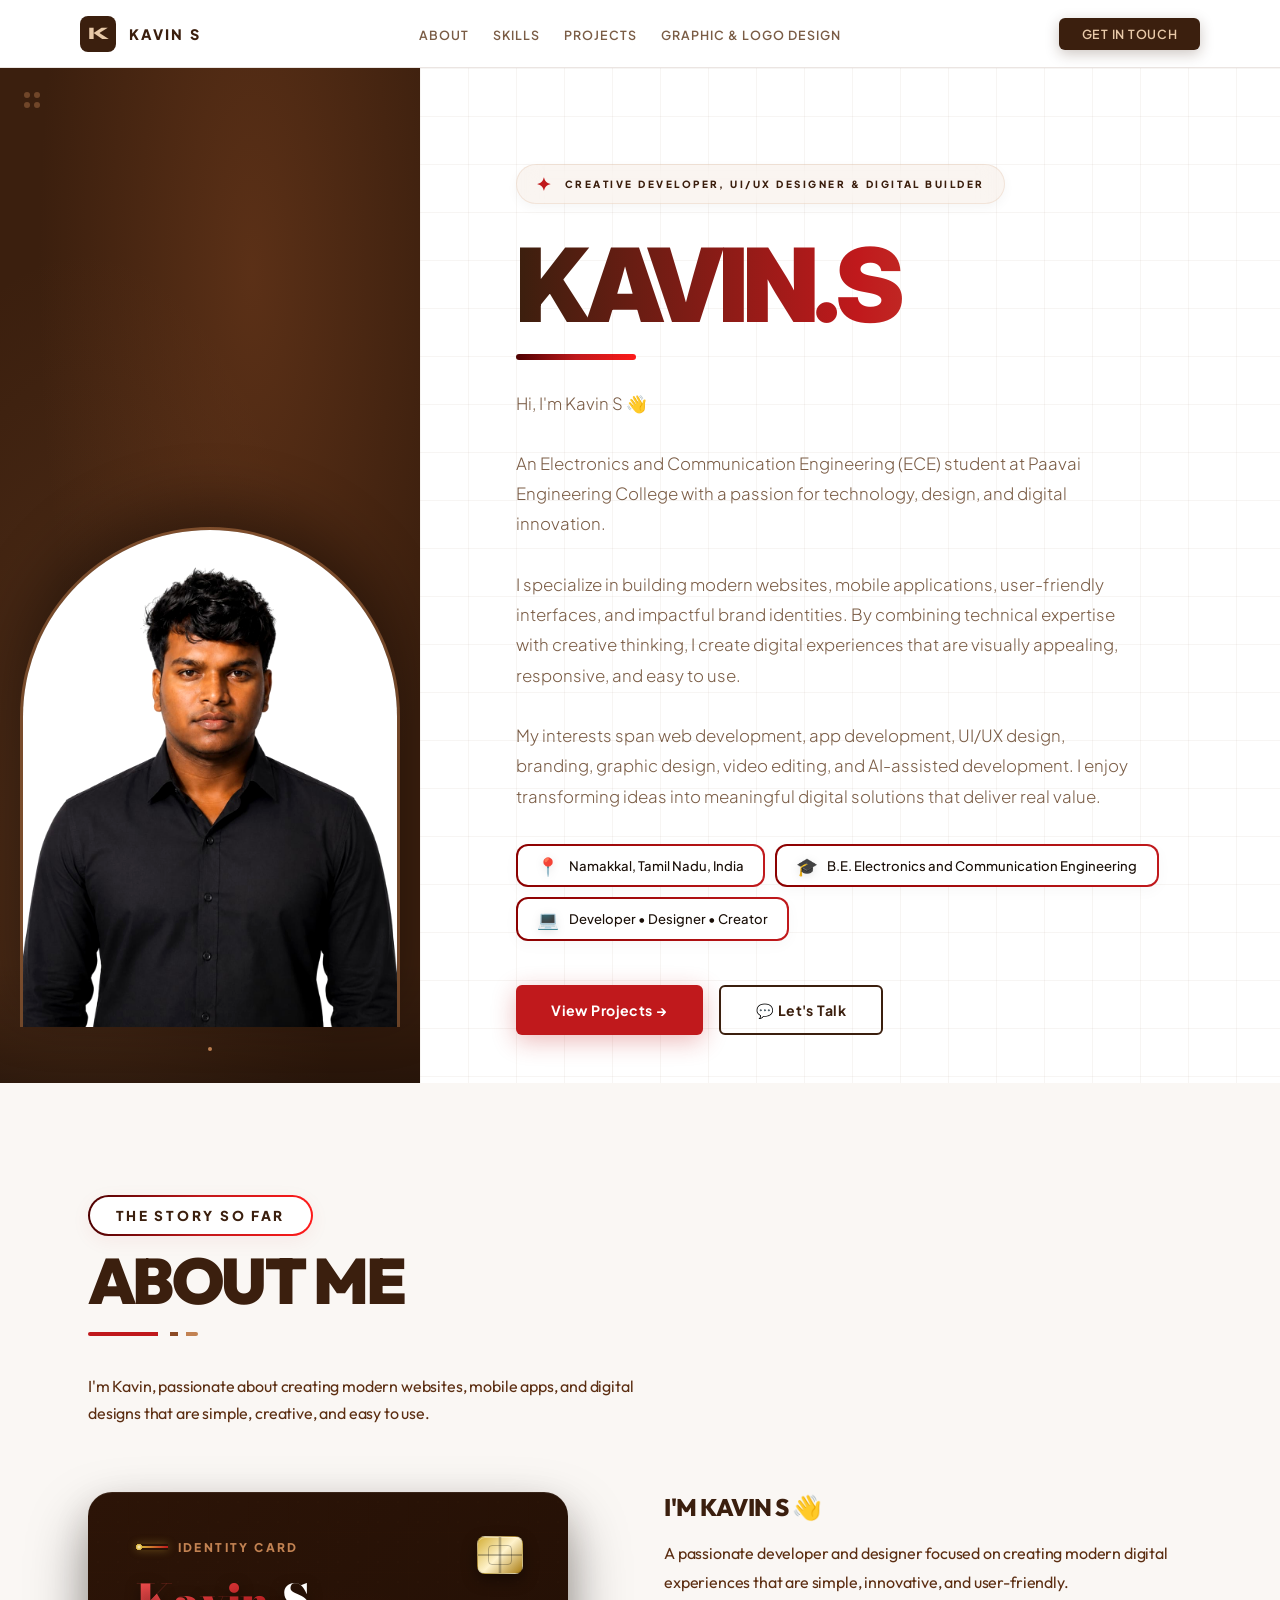
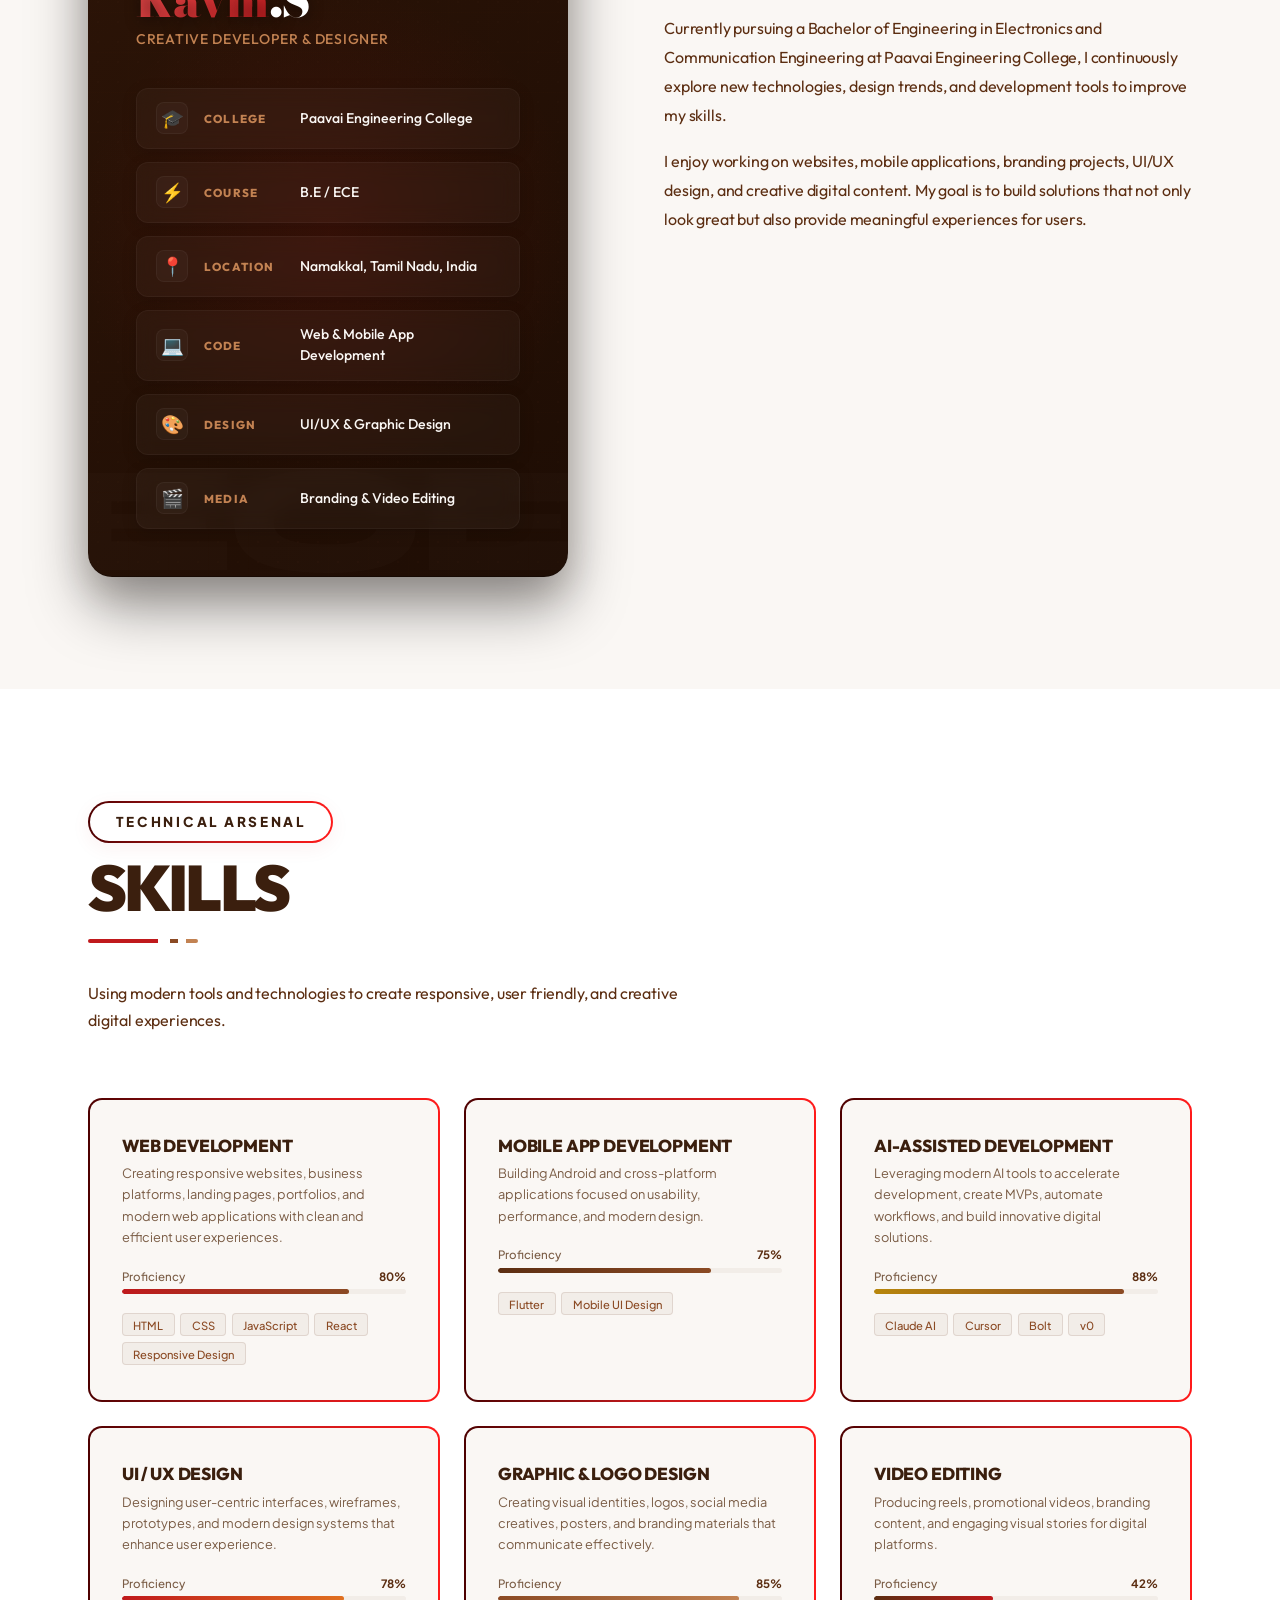
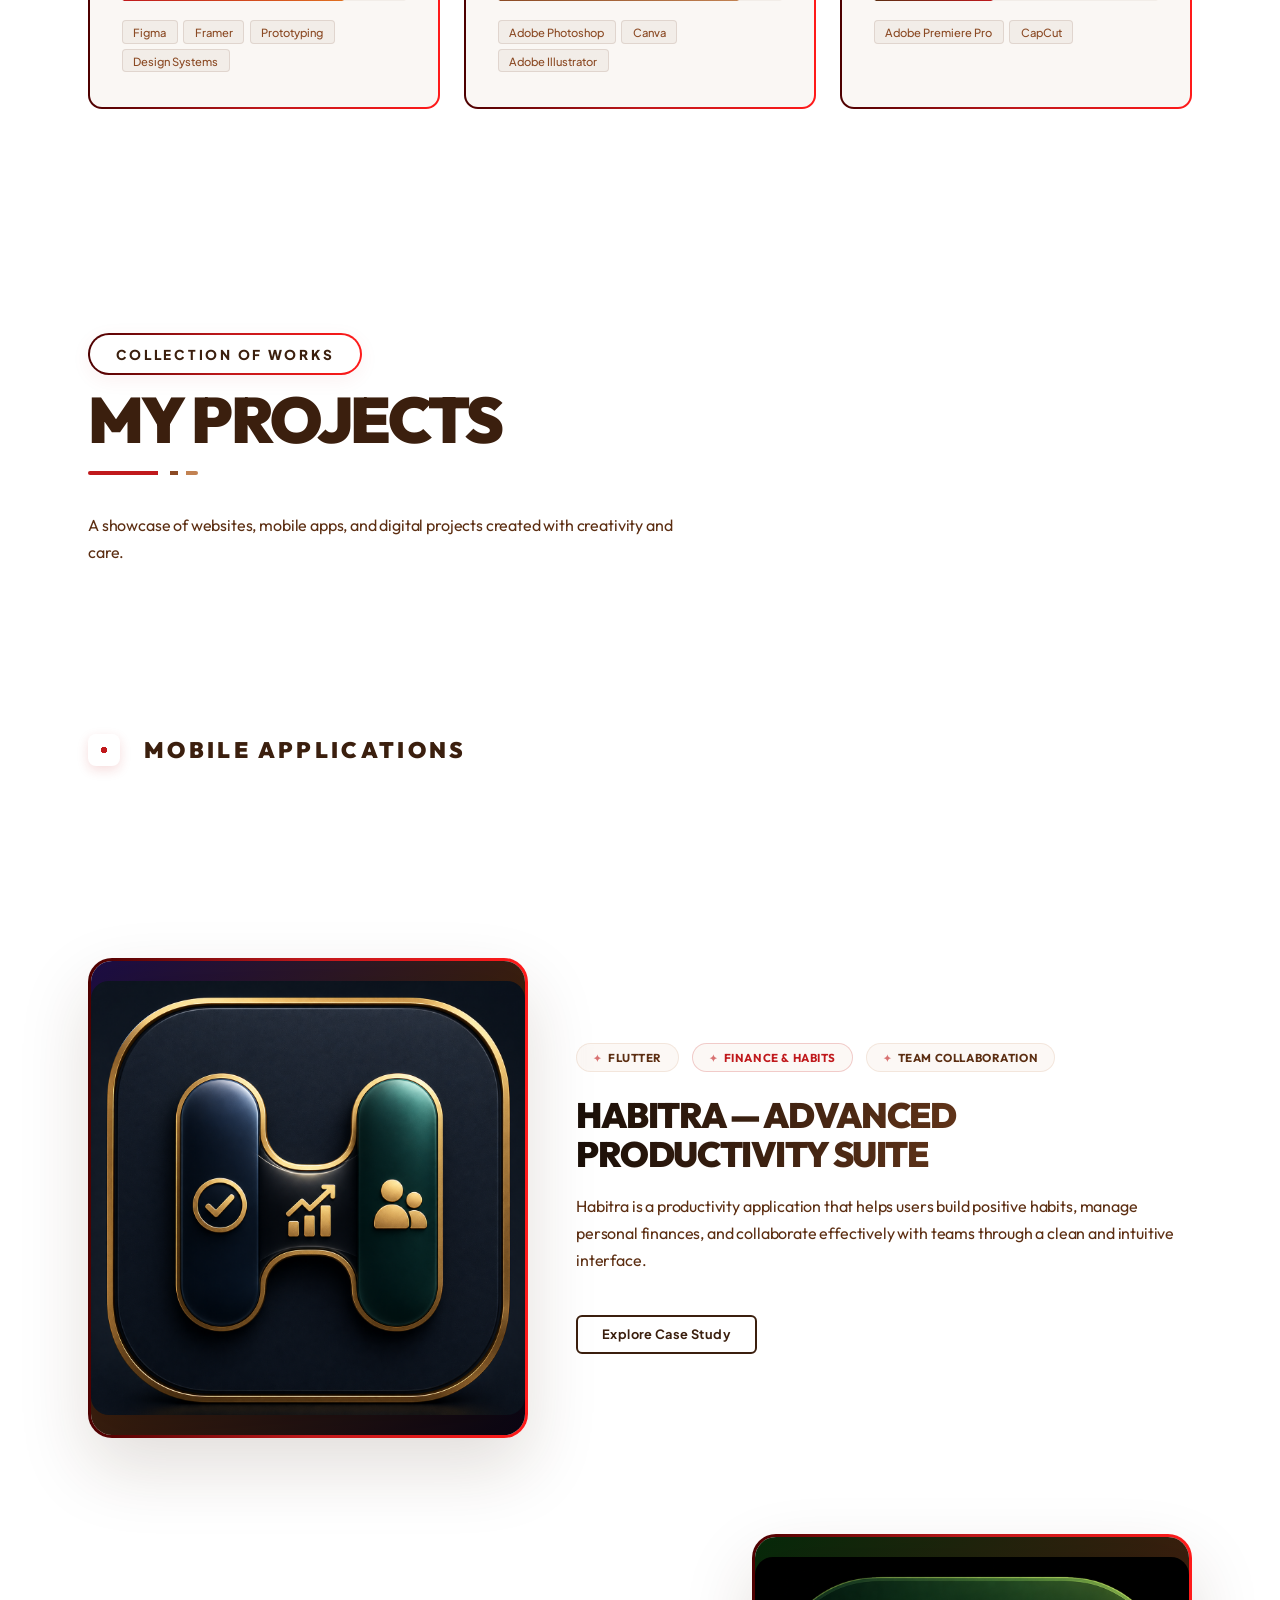
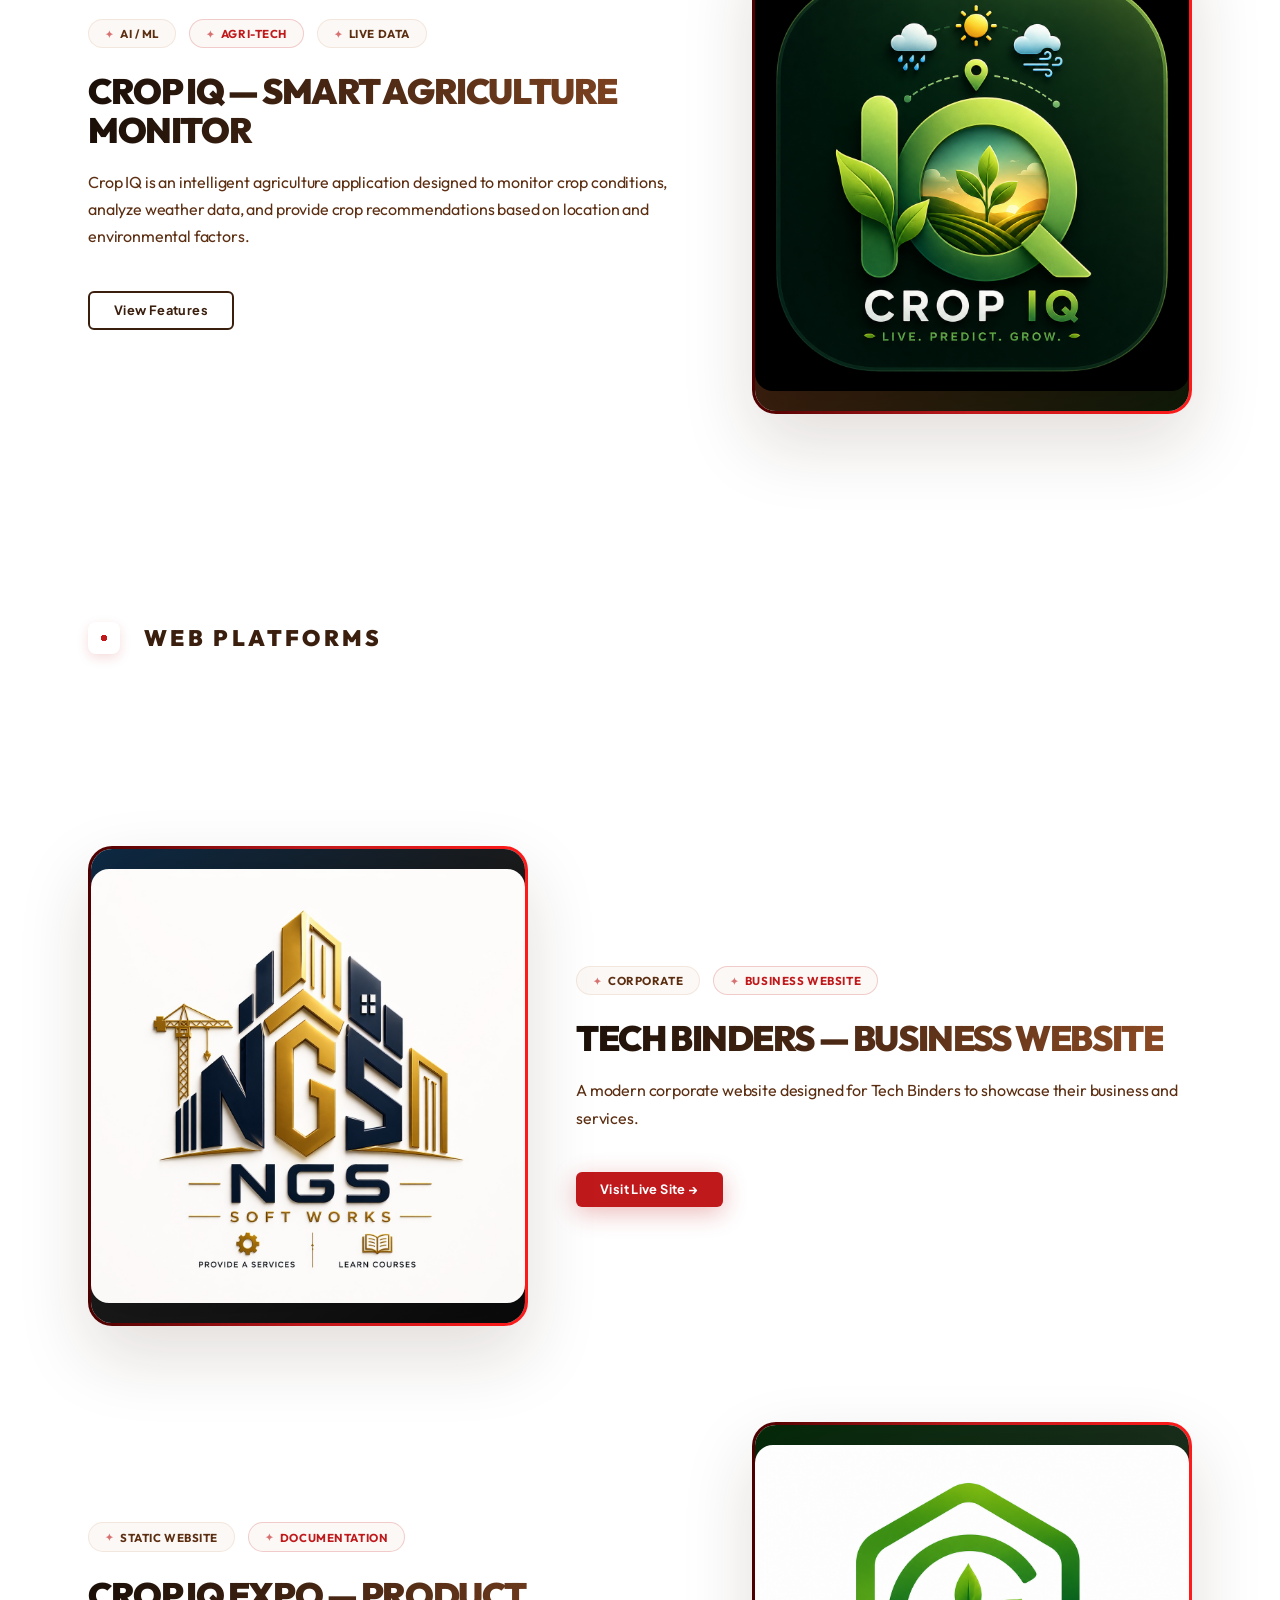
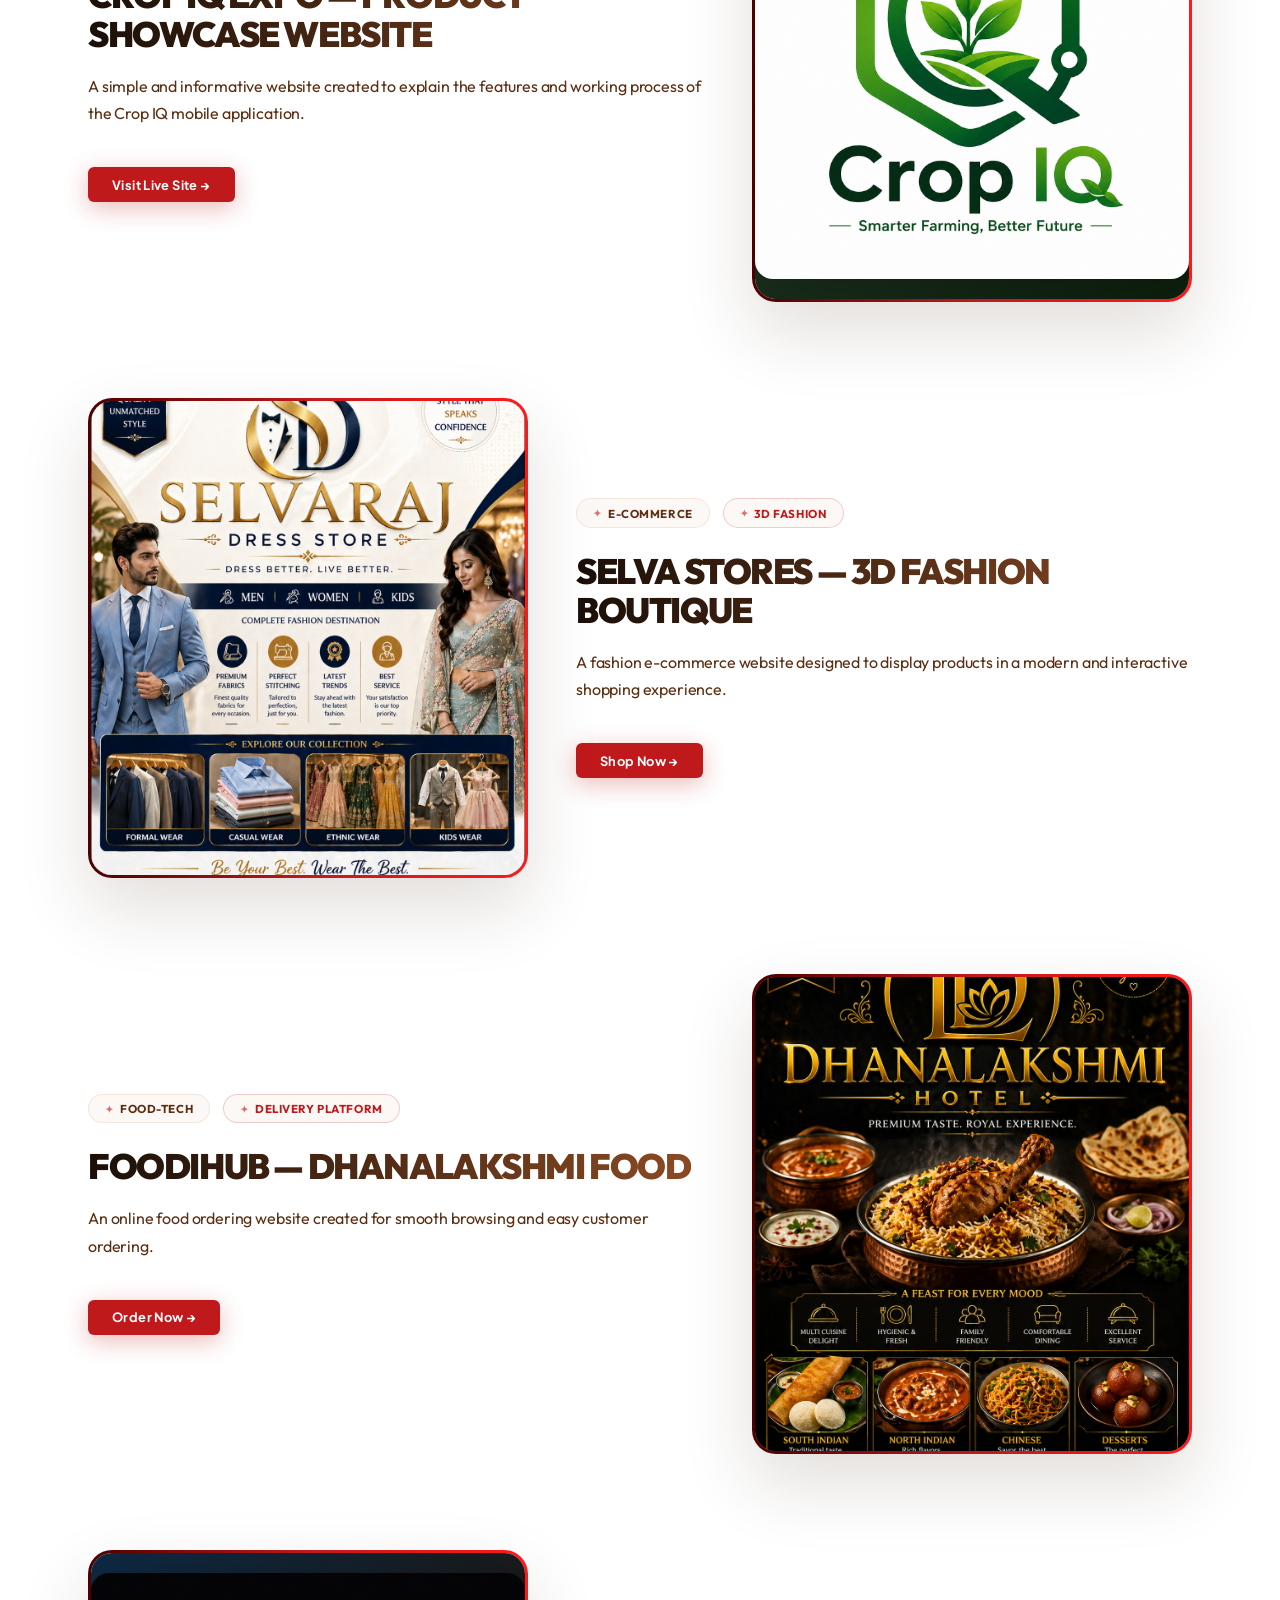
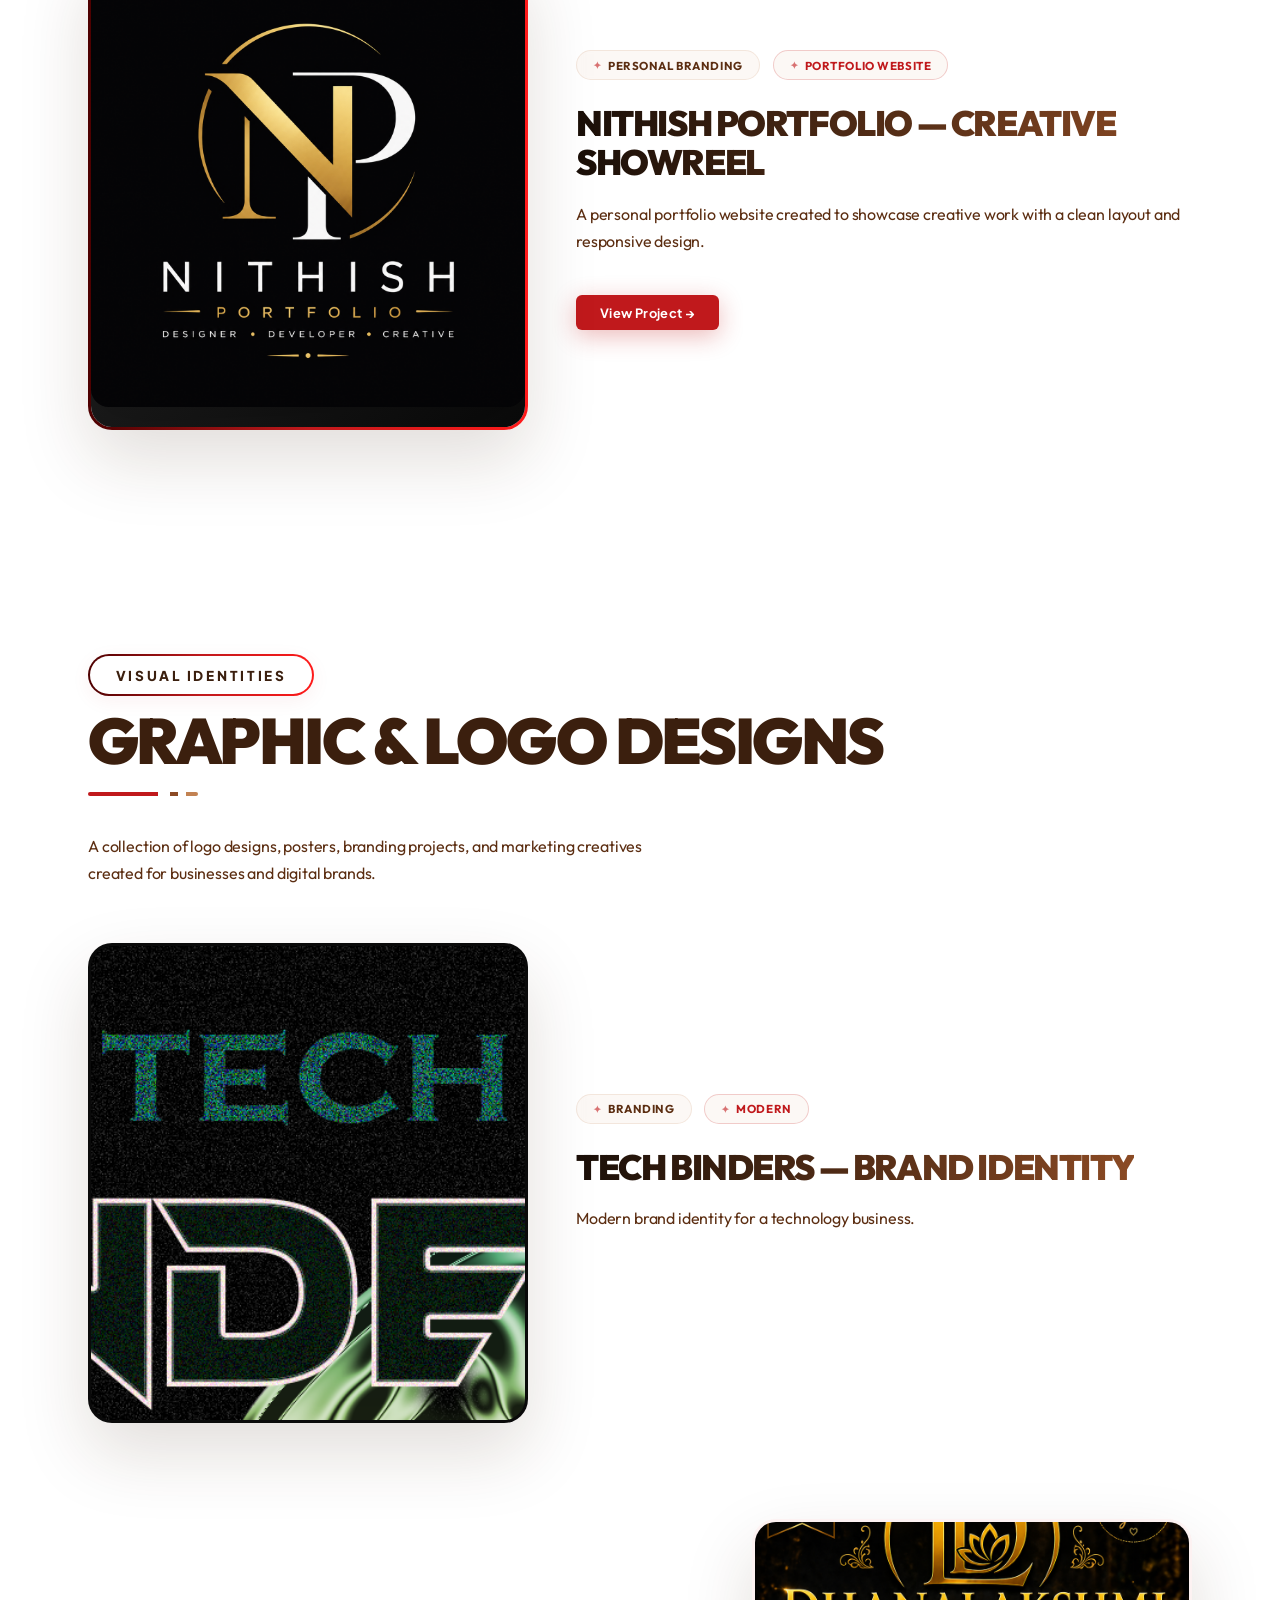
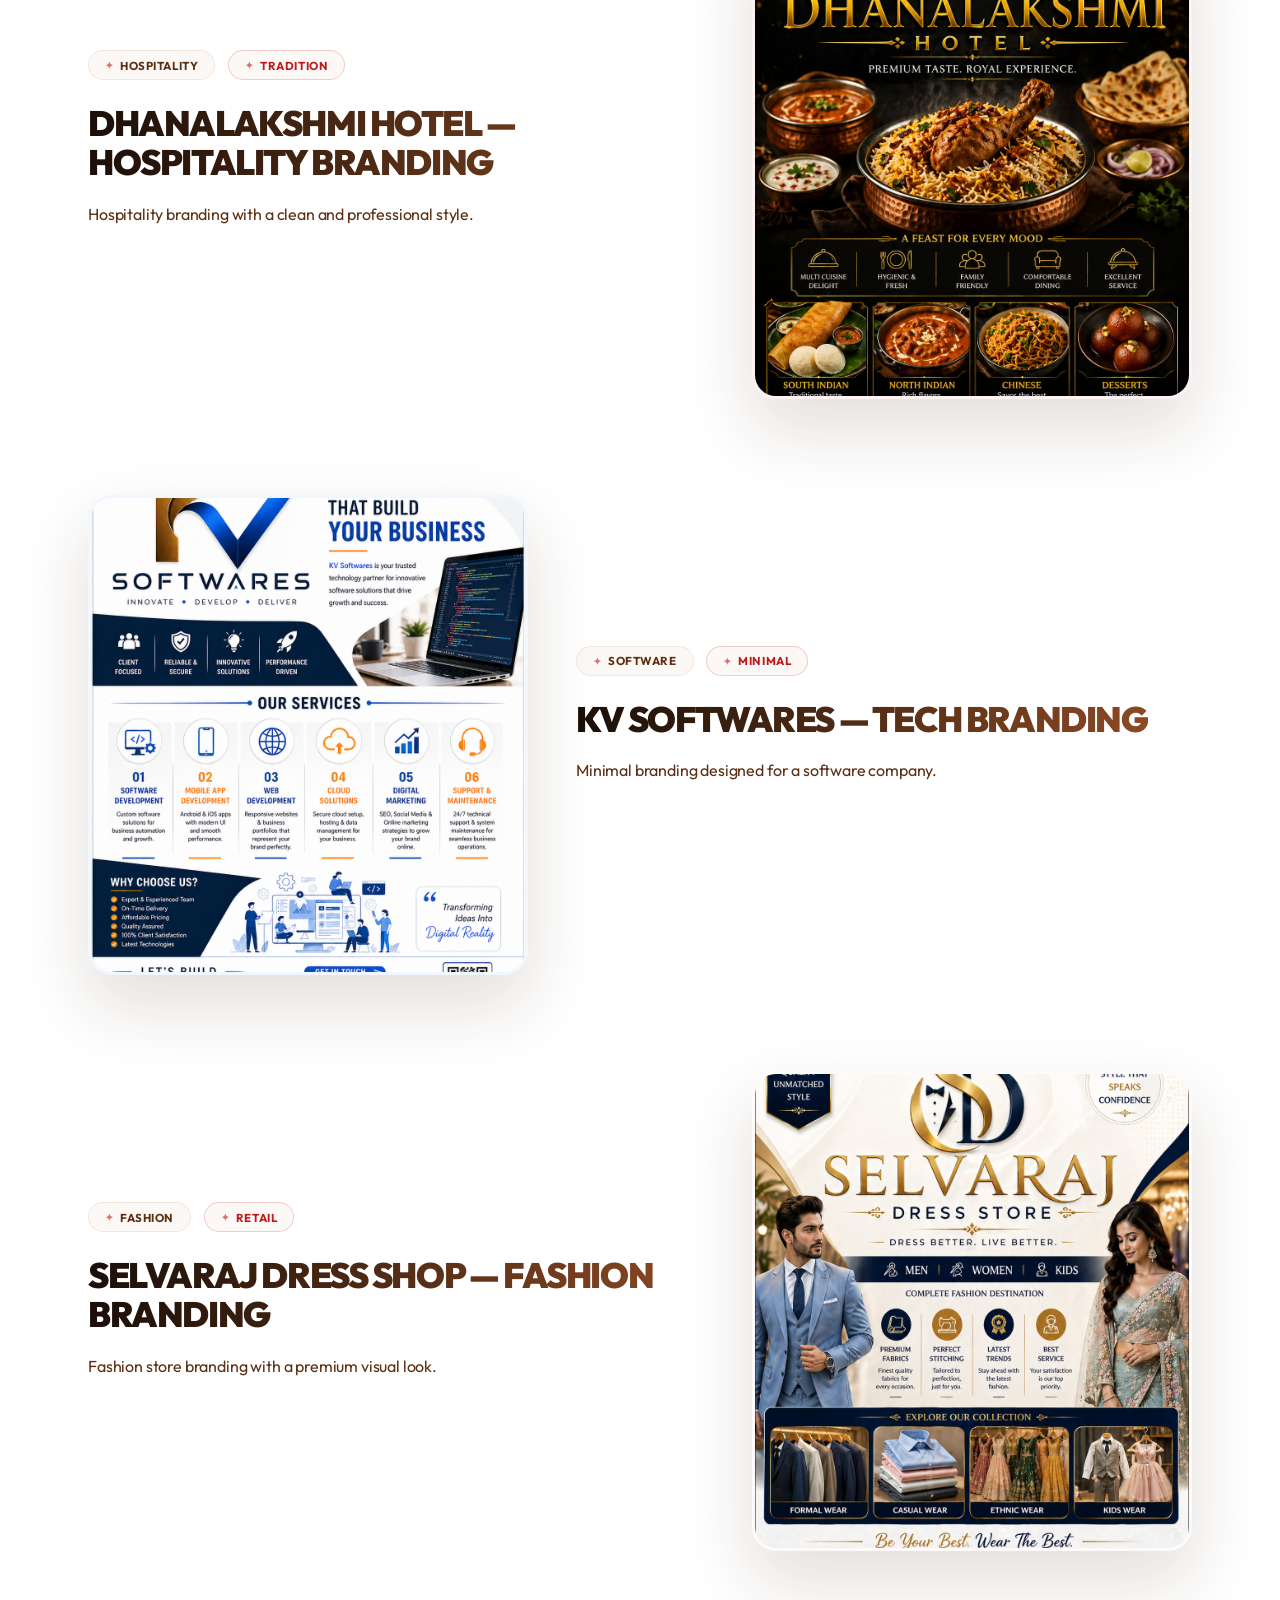
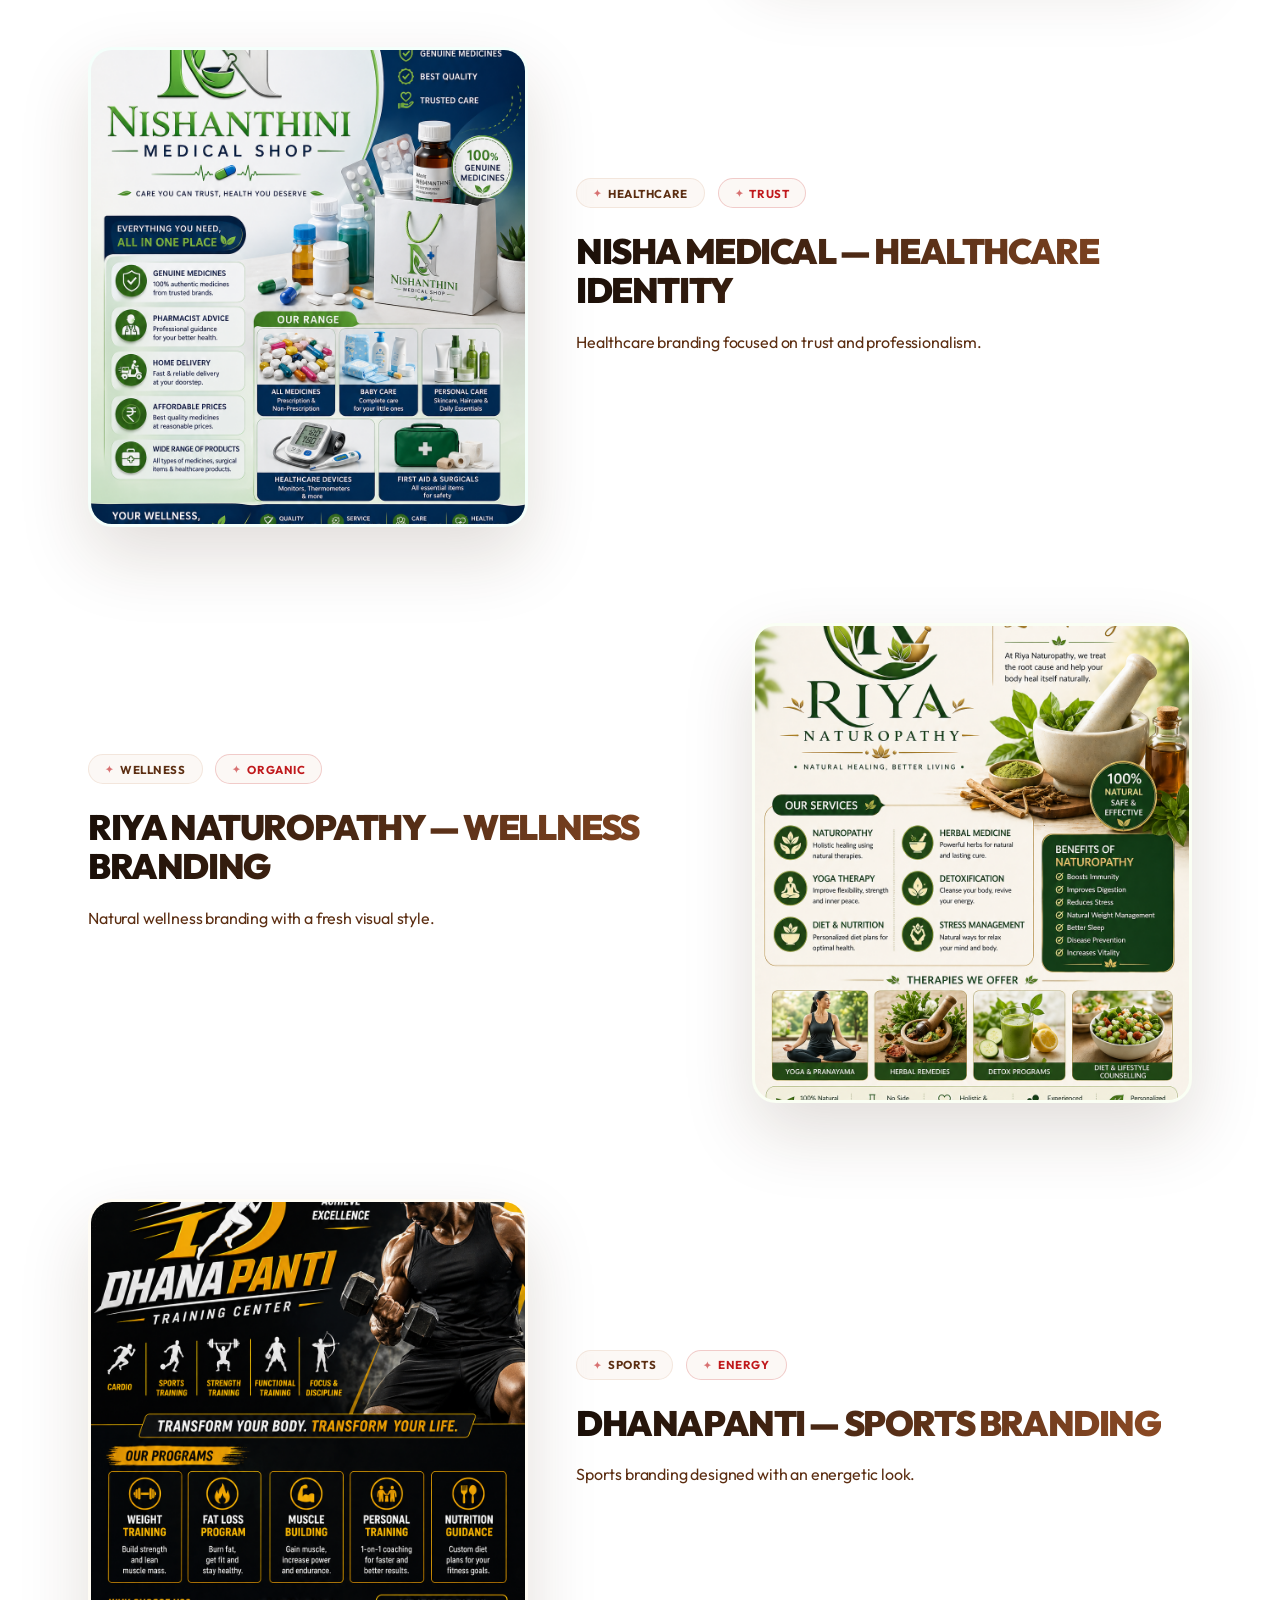
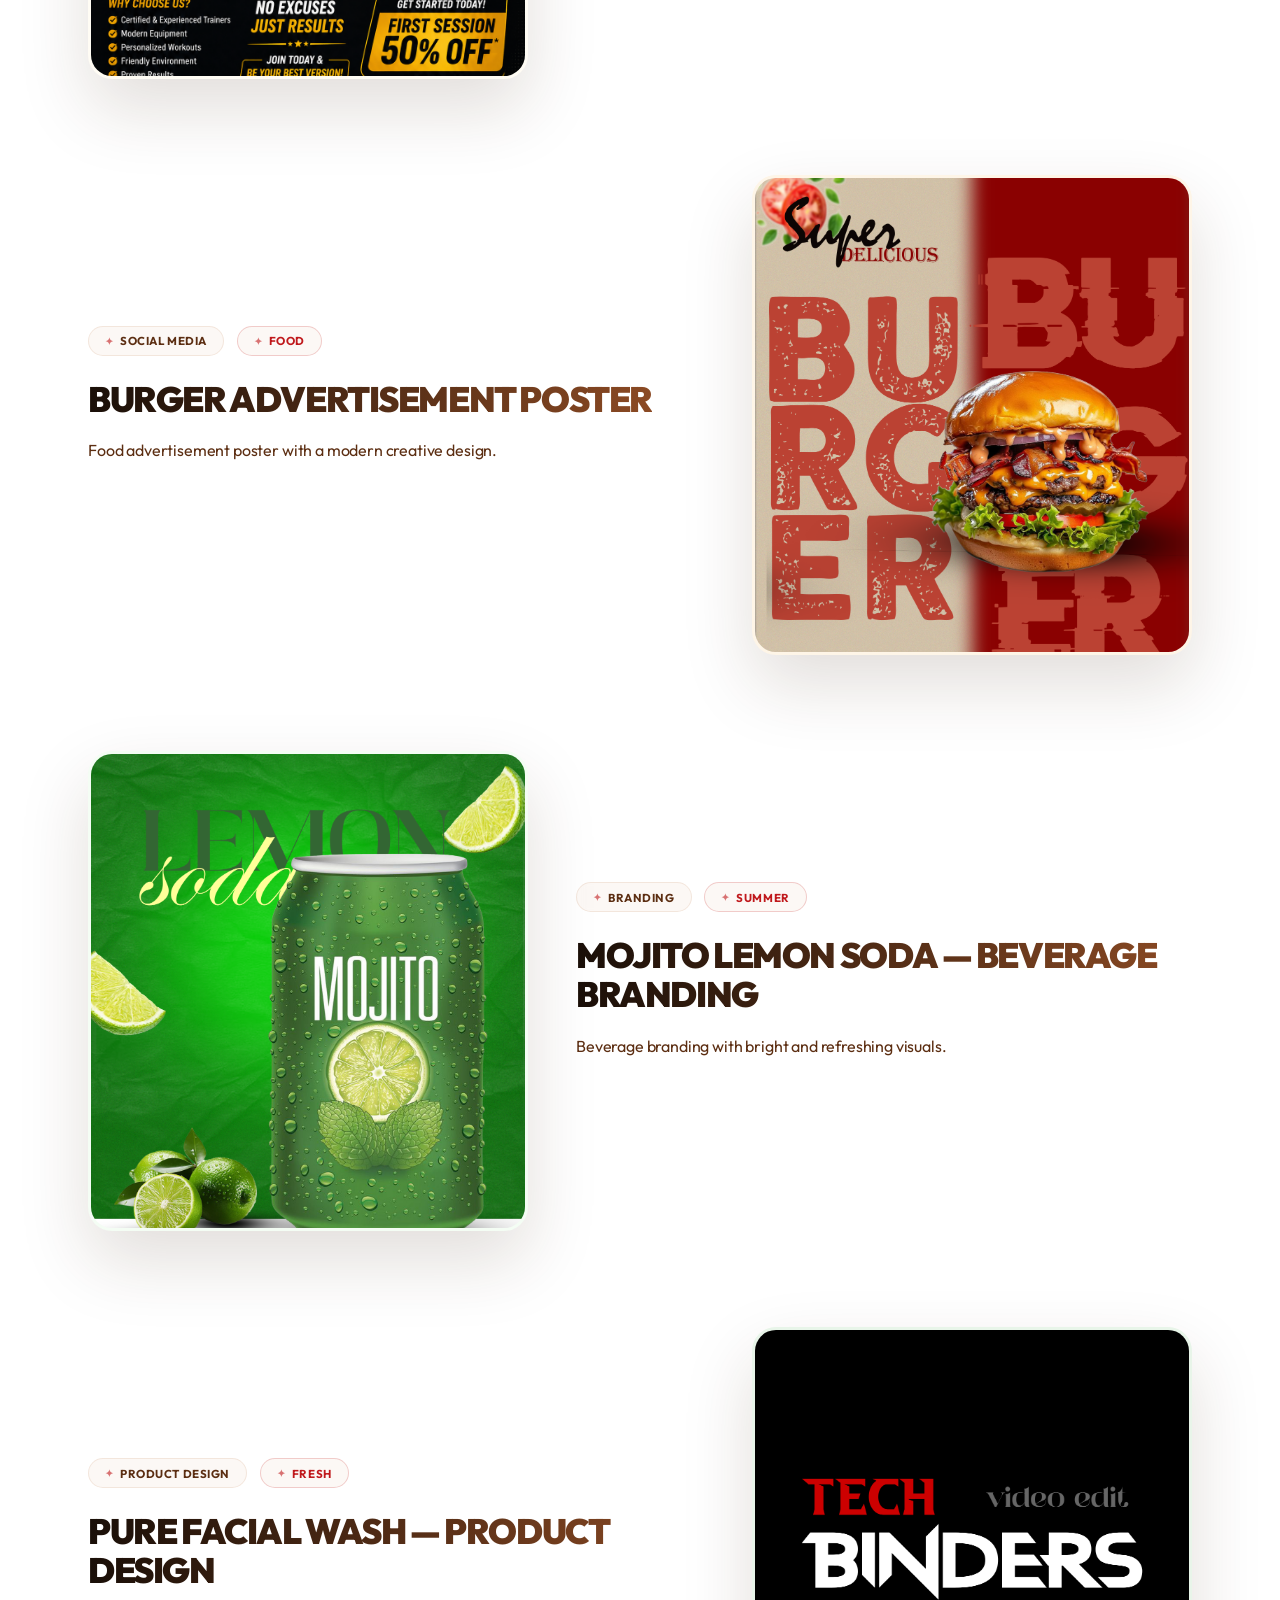
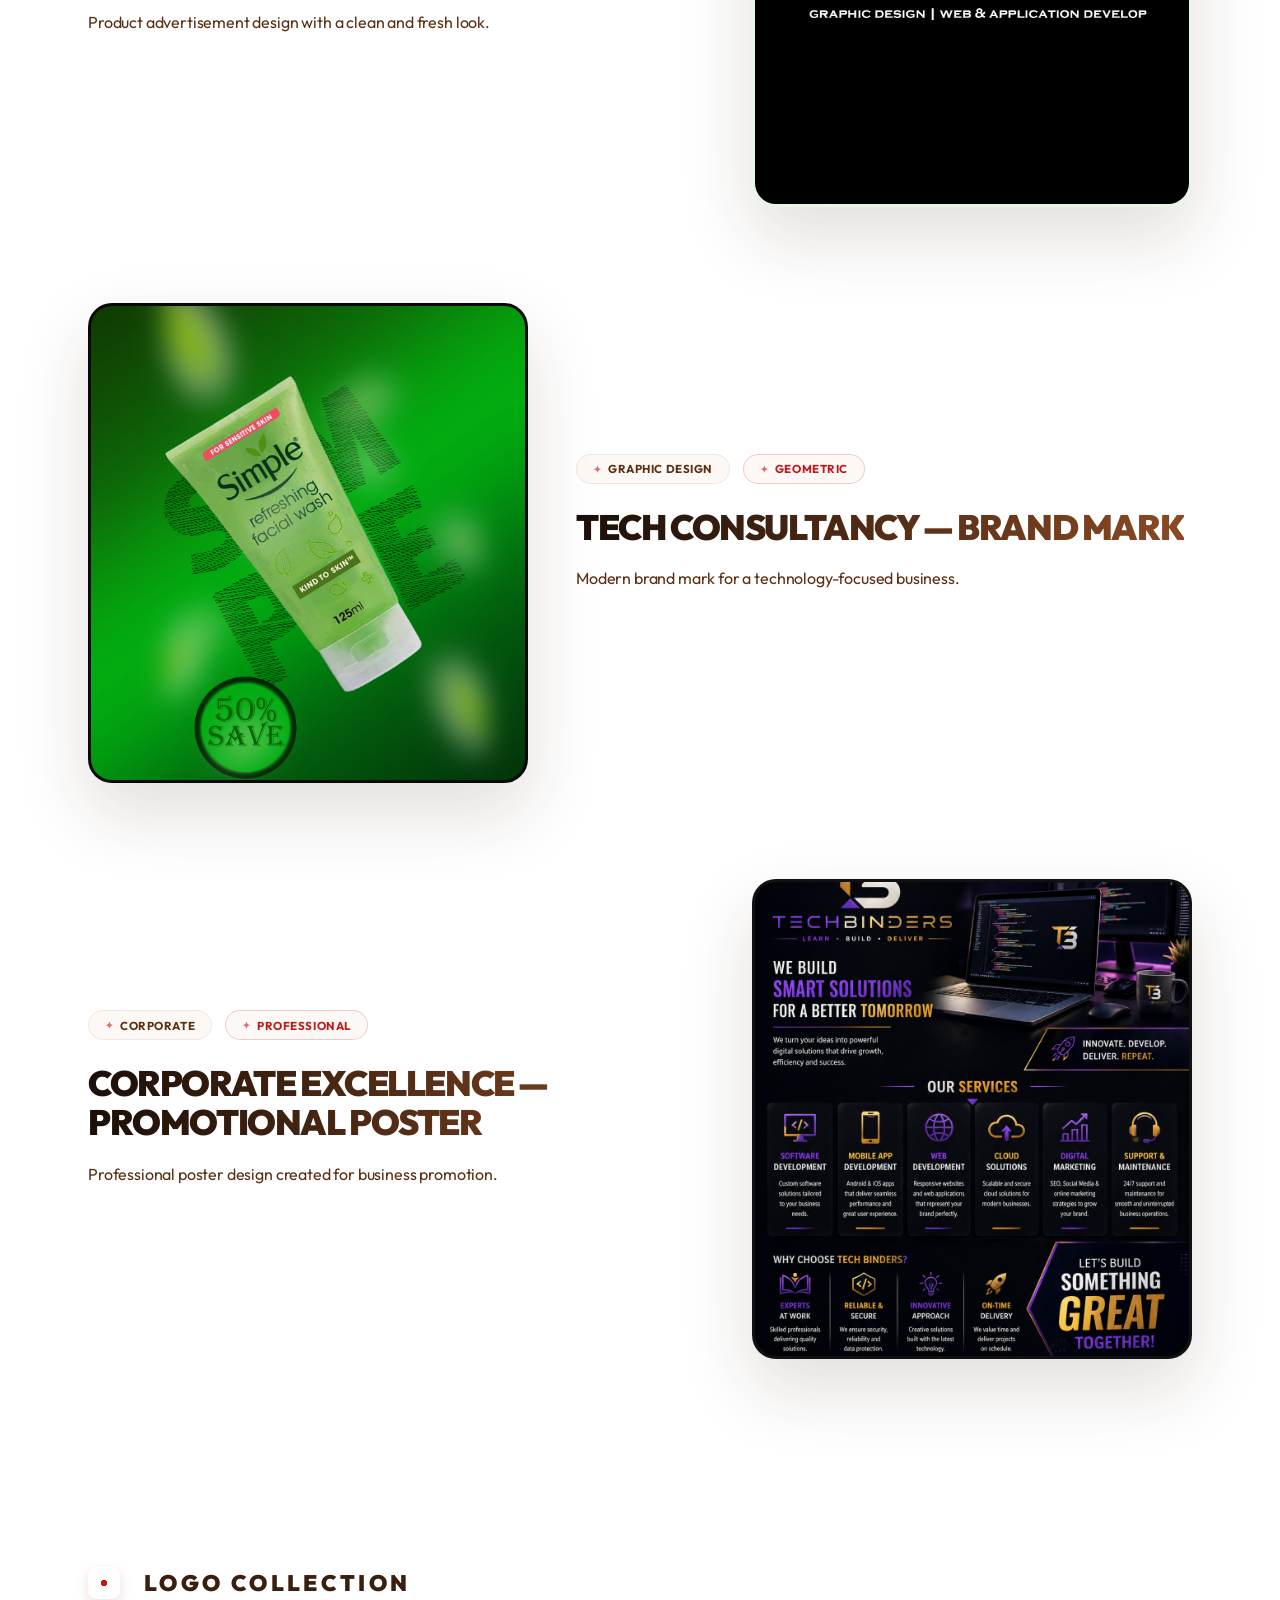
==== commit c387c139: "Update portfolio styling, achievements, and new sections" ====
--- a/index.html
+++ b/index.html
@@ -29,8 +29,6 @@
       <li><a href="#skills">Skills</a></li>
       <li><a href="#projects">Projects</a></li>
       <li><a href="#graphic-design">Graphic & Logo Design</a></li>
-      <li><a href="#services">Services</a></li>
-      <li><a href="#freelance">Freelance</a></li>
     </ul>
     <a href="#contact" onclick="setTimeout(showContact,500)" class="nav-btn">Get In Touch</a>
   </nav>
@@ -79,14 +77,16 @@
       <div class="name-underline"></div>
 
       <p class="hero-role">
-        I'm Kavin a Bachelor of Engineering \ Electronics and Communication Engineer at Paavai Engineering College, namakkal,pachal, with a passion for technology and creativity.<br><br>
-        I build websites, mobile apps, UI/UX designs, and digital brand designs that are simple, modern, and easy to use. I enjoy combining technical skills with creative ideas to create digital experiences that look good and work smoothly.
+        Hi, I'm Kavin S 👋<br><br>
+        An Electronics and Communication Engineering (ECE) student at Paavai Engineering College with a passion for technology, design, and digital innovation.<br><br>
+        I specialize in building modern websites, mobile applications, user-friendly interfaces, and impactful brand identities. By combining technical expertise with creative thinking, I create digital experiences that are visually appealing, responsive, and easy to use.<br><br>
+        My interests span web development, app development, UI/UX design, branding, graphic design, video editing, and AI-assisted development. I enjoy transforming ideas into meaningful digital solutions that deliver real value.
       </p>
 
       <div class="hero-chips">
-        <div class="chip"><span class="chip-icon">⚡</span> B.E ECE</div>
-        <div class="chip"><span class="chip-icon">💼</span> Freelance Developer</div>
-        <div class="chip"><span class="chip-icon">📍</span> TRICHY, TAMILNADU</div>
+        <div class="chip"><span class="chip-icon">📍</span> Namakkal, Tamil Nadu, India</div>
+        <div class="chip"><span class="chip-icon">🎓</span> B.E. Electronics and Communication Engineering</div>
+        <div class="chip"><span class="chip-icon">💻</span> Developer • Designer • Creator</div>
       </div>
 
       <div class="hero-actions">
@@ -140,49 +140,37 @@
             <div class="ad-row">
               <span class="ad-ico">📍</span>
               <span class="ad-key">Location</span>
-              <span class="ad-val">TRICHY, TAMILNADU</span>
+              <span class="ad-val">Namakkal, Tamil Nadu, India</span>
             </div>
             <div class="ad-row">
               <span class="ad-ico">💻</span>
               <span class="ad-key">Code</span>
-              <span class="ad-val">Software developer</span>
+              <span class="ad-val">Web & Mobile App Development</span>
             </div>
             <div class="ad-row">
               <span class="ad-ico">🎨</span>
               <span class="ad-key">Design</span>
-              <span class="ad-val">Web designer & graphics designer</span>
+              <span class="ad-val">UI/UX & Graphic Design</span>
             </div>
             <div class="ad-row">
               <span class="ad-ico">🎬</span>
               <span class="ad-key">Media</span>
-              <span class="ad-val">Video Editing & Branding</span>
-            </div>
-            <div class="ad-row">
-              <span class="ad-ico">🚀</span>
-              <span class="ad-key">Status</span>
-              <span class="ad-val" style="color: #2ed573; font-weight: 600;">Open to freelance projects and collaborations</span>
+              <span class="ad-val">Branding & Video Editing</span>
             </div>
           </div>
         </div>
 
         <div class="about-text reveal">
-          <h3>Hey there, I'm Kavin 👋</h3>
+          <h3>I'm Kavin S 👋</h3>
           <p>
-            A Bachelor of Engineering \ Electronics and Communication Engineer at Paavai Engineering College passionate about technology, design, and building modern digital experiences.
+            A passionate developer and designer focused on creating modern digital experiences that are simple, innovative, and user-friendly.
           </p>
           <p>
-            I create websites, mobile apps, and user-friendly UI/UX designs using modern tools and creative ideas. I also work on branding, graphic design, and cinematic video editing to build digital content that looks clean, modern, and engaging.
+            Currently pursuing a Bachelor of Engineering in Electronics and Communication Engineering at Paavai Engineering College, I continuously explore new technologies, design trends, and development tools to improve my skills.
           </p>
           <p>
-            Focused on creativity, innovation, and continuous learning, I enjoy turning ideas into impactful digital solutions.
+            I enjoy working on websites, mobile applications, branding projects, UI/UX design, and creative digital content. My goal is to build solutions that not only look great but also provide meaningful experiences for users.
           </p>
-          <div class="about-highlight">
-            <span class="ah-ico">🚀</span>
-            <div class="ah-text">
-              <strong>Open to Opportunities</strong>
-              Available for freelance projects and internships. Passionate about building modern digital experiences with clean design, creative ideas, and qualityfocused work.
-            </div>
-          </div>
         </div>
 
       </div>
@@ -205,86 +193,85 @@
         <div class="sk-card reveal" style="--c-top:var(--red);--c-shadow:var(--brown5);--c-border:var(--brown4);">
 
           <div class="sk-title">Web Development</div>
-          <div class="sk-desc">Creating portfolio websites, business websites, landing pages, and modern web applications with responsive and clean design.</div>
+          <div class="sk-desc">Creating responsive websites, business platforms, landing pages, portfolios, and modern web applications with clean and efficient user experiences.</div>
+          <div class="prog-wrap">
+            <div class="prog-top"><span>Proficiency</span><span>80%</span></div>
+            <div class="prog-bg">
+              <div class="prog-fill" style="width:80%;background:linear-gradient(90deg,var(--red),var(--brown3))"></div>
+            </div>
+          </div>
+          <div class="sk-tags"><span class="sk-tag">HTML</span><span class="sk-tag">CSS</span><span
+              class="sk-tag">JavaScript</span><span class="sk-tag">React</span><span class="sk-tag">Responsive Design</span></div>
+        </div>
+
+        <div class="sk-card reveal" style="--c-top:var(--brown2);--c-shadow:var(--brown5);--c-border:var(--brown3);">
+
+          <div class="sk-title">Mobile App Development</div>
+          <div class="sk-desc">Building Android and cross-platform applications focused on usability, performance, and modern design.</div>
+          <div class="prog-wrap">
+            <div class="prog-top"><span>Proficiency</span><span>75%</span></div>
+            <div class="prog-bg">
+              <div class="prog-fill" style="width:75%;background:linear-gradient(90deg,var(--brown2),var(--brown3))">
+              </div>
+            </div>
+          </div>
+          <div class="sk-tags"><span class="sk-tag">Flutter</span><span class="sk-tag">Mobile UI Design</span></div>
+        </div>
+
+        <div class="sk-card reveal" style="--c-top:#b8860b;--c-shadow:var(--brown5);--c-border:var(--brown4);">
+
+          <div class="sk-title">AI-Assisted Development</div>
+          <div class="sk-desc">Leveraging modern AI tools to accelerate development, create MVPs, automate workflows, and build innovative digital solutions.</div>
+          <div class="prog-wrap">
+            <div class="prog-top"><span>Proficiency</span><span>88%</span></div>
+            <div class="prog-bg">
+              <div class="prog-fill" style="width:88%;background:linear-gradient(90deg,#b8860b,var(--brown3))"></div>
+            </div>
+          </div>
+          <div class="sk-tags"><span class="sk-tag">Claude AI</span><span class="sk-tag">Cursor</span><span
+              class="sk-tag">Bolt</span><span class="sk-tag">v0</span></div>
+        </div>
+
+        <div class="sk-card reveal" style="--c-top:var(--red);--c-shadow:var(--brown5);--c-border:var(--brown4);">
+
+          <div class="sk-title">UI / UX Design</div>
+          <div class="sk-desc">Designing user-centric interfaces, wireframes, prototypes, and modern design systems that enhance user experience.</div>
+          <div class="prog-wrap">
+            <div class="prog-top"><span>Proficiency</span><span>78%</span></div>
+            <div class="prog-bg">
+              <div class="prog-fill" style="width:78%;background:linear-gradient(90deg,var(--red),#e07020)"></div>
+            </div>
+          </div>
+          <div class="sk-tags"><span class="sk-tag">Figma</span><span class="sk-tag">Framer</span><span
+              class="sk-tag">Prototyping</span><span class="sk-tag">Design Systems</span></div>
+        </div>
+
+        <div class="sk-card reveal" style="--c-top:var(--brown3);--c-shadow:var(--brown5);--c-border:var(--brown3);">
+
+          <div class="sk-title">Graphic & Logo Design</div>
+          <div class="sk-desc">Creating visual identities, logos, social media creatives, posters, and branding materials that communicate effectively.</div>
           <div class="prog-wrap">
             <div class="prog-top"><span>Proficiency</span><span>85%</span></div>
             <div class="prog-bg">
-              <div class="prog-fill" style="width:85%;background:linear-gradient(90deg,var(--red),var(--brown3))"></div>
-            </div>
-          </div>
-          <div class="sk-tags"><span class="sk-tag">HTML</span><span class="sk-tag">CSS</span><span
-              class="sk-tag">JavaScript</span><span class="sk-tag">React</span></div>
+              <div class="prog-fill" style="width:85%;background:linear-gradient(90deg,var(--brown3),var(--brown4))">
+              </div>
+            </div>
+          </div>
+          <div class="sk-tags"><span class="sk-tag">Adobe Photoshop</span><span class="sk-tag">Canva</span><span
+              class="sk-tag">Adobe Illustrator</span></div>
         </div>
 
         <div class="sk-card reveal" style="--c-top:var(--brown2);--c-shadow:var(--brown5);--c-border:var(--brown3);">
 
-          <div class="sk-title">App Development</div>
-          <div class="sk-desc">Building Android and cross-platform mobile applications including productivity apps, business apps, and custom mobile solutions.</div>
+          <div class="sk-title">Video Editing</div>
+          <div class="sk-desc">Producing reels, promotional videos, branding content, and engaging visual stories for digital platforms.</div>
           <div class="prog-wrap">
-            <div class="prog-top"><span>Proficiency</span><span>82%</span></div>
+            <div class="prog-top"><span>Proficiency</span><span>42%</span></div>
             <div class="prog-bg">
-              <div class="prog-fill" style="width:82%;background:linear-gradient(90deg,var(--brown2),var(--brown3))">
-              </div>
-            </div>
-          </div>
-          <div class="sk-tags"><span class="sk-tag">Flutter</span><span class="sk-tag">Firebase</span><span
-              class="sk-tag">API Integration</span></div>
-        </div>
-
-        <div class="sk-card reveal" style="--c-top:#b8860b;--c-shadow:var(--brown5);--c-border:var(--brown4);">
-
-          <div class="sk-title">AI-Assisted Development</div>
-          <div class="sk-desc">Developing rapid prototypes, MVPs, smart digital tools, and AI-powered workflow solutions.</div>
-          <div class="prog-wrap">
-            <div class="prog-top"><span>Proficiency</span><span>84%</span></div>
-            <div class="prog-bg">
-              <div class="prog-fill" style="width:84%;background:linear-gradient(90deg,#b8860b,var(--brown3))"></div>
-            </div>
-          </div>
-          <div class="sk-tags"><span class="sk-tag">Claude AI</span><span class="sk-tag">Cursor</span><span
-              class="sk-tag">Bolt</span><span class="sk-tag">v0</span></div>
-        </div>
-
-        <div class="sk-card reveal" style="--c-top:var(--red);--c-shadow:var(--brown5);--c-border:var(--brown4);">
-
-          <div class="sk-title">UI / UX Design</div>
-          <div class="sk-desc">Designing website layouts, mobile app interfaces, wireframes, prototypes, and modern user experiences.</div>
-          <div class="prog-wrap">
-            <div class="prog-top"><span>Proficiency</span><span>80%</span></div>
-            <div class="prog-bg">
-              <div class="prog-fill" style="width:80%;background:linear-gradient(90deg,var(--red),#e07020)"></div>
-            </div>
-          </div>
-          <div class="sk-tags"><span class="sk-tag">Figma</span><span class="sk-tag">Framer</span><span
-              class="sk-tag">Prototyping</span><span class="sk-tag">Design Systems</span></div>
-        </div>
-
-        <div class="sk-card reveal" style="--c-top:var(--brown3);--c-shadow:var(--brown5);--c-border:var(--brown3);">
-
-          <div class="sk-title">Graphic & Logo Design</div>
-          <div class="sk-desc">Creating logos, posters, social media creatives, brand identity designs, and marketing visuals.</div>
-          <div class="prog-wrap">
-            <div class="prog-top"><span>Proficiency</span><span>78%</span></div>
-            <div class="prog-bg">
-              <div class="prog-fill" style="width:78%;background:linear-gradient(90deg,var(--brown3),var(--brown4))">
-              </div>
-            </div>
-          </div>
-          <div class="sk-tags"><span class="sk-tag">Photoshop</span><span class="sk-tag">Canva</span><span
-              class="sk-tag">Illustrator</span></div>
-        </div>
-
-        <div class="sk-card reveal" style="--c-top:var(--brown2);--c-shadow:var(--brown5);--c-border:var(--brown3);">
-
-          <div class="sk-title">Video Editing</div>
-          <div class="sk-desc">Editing reels, promotional videos, social media content, and creative motion-based visuals.</div>
-          <div class="prog-wrap">
-            <div class="prog-top"><span>Proficiency</span><span>76%</span></div>
-            <div class="prog-bg">
-              <div class="prog-fill" style="width:76%;background:linear-gradient(90deg,var(--brown2),var(--red))"></div>
-            </div>
-          </div>
-          <div class="sk-tags"><span class="sk-tag">Premiere Pro</span><span class="sk-tag">CapCut</span></div>
+              <div class="prog-fill" style="width:42%;background:linear-gradient(90deg,var(--brown2),var(--red))"></div>
+            </div>
+          </div>
+          <div class="sk-tags"><span class="sk-tag">Adobe Premiere Pro</span><span class="sk-tag">CapCut</span></div>
         </div>
 
       </div>
@@ -329,7 +316,7 @@
                 <span class="proj-tag">Team Collaboration</span>
               </div>
               <div class="proj-name">Habitra — Advanced Productivity Suite</div>
-              <div class="proj-desc">A productivity mobile app designed to manage daily habits, track expenses, and support team activities with a clean and modern user interface.</div>
+              <div class="proj-desc">Habitra is a productivity application that helps users build positive habits, manage personal finances, and collaborate effectively with teams through a clean and intuitive interface.</div>
               <a href="javascript:void(0)"
                 onclick="openPreview('Habitra — Productivity Suite', 'Habitra is an all-in-one productivity ecosystem.\n\nCore Modules:\n• Habit Tracker: Build consistency with the Habit Chain system.\n• Finance Tracker: Manage budgets, expenses, and savings goals.\n• Team Work: Collaborative task management for seamless group productivity.\n\nBuilt with Flutter & Provider architecture.', 'icon/2e201cba-d99f-4cce-ac11-66c58d6dfc53.png', 'qr code/habitra.png', '#1c0d45')"
                 class="btn-brown" style="padding: 0.6rem 1.5rem; font-size: 0.8rem;">Explore Case Study</a>
@@ -357,7 +344,7 @@
                 <span class="proj-tag">Live Data</span>
               </div>
               <div class="proj-name">Crop IQ — Smart Agriculture Monitor</div>
-              <div class="proj-desc">A smart agriculture app that helps monitor crop conditions, check weather updates, and suggest suitable crops based on location.</div>
+              <div class="proj-desc">Crop IQ is an intelligent agriculture application designed to monitor crop conditions, analyze weather data, and provide crop recommendations based on location and environmental factors.</div>
               <a href="javascript:void(0)"
                 onclick="openPreview('Crop IQ — Agricultural Intelligence', 'A professional AI-driven agricultural platform.\n\nKey Capabilities:\n• Live Monitoring: Real-time tracking of crop health status.\n• Weather Predictor: Live forecasting and predictive weather analysis.\n• Area Optimization: Intelligent recommendations on which crops suit your soil and area.', 'icon/0a898935-3c8c-4adf-aea9-2a4705a78246.png', 'qr code/crop iq app .png', '#062a0a')"
                 class="btn-brown" style="padding: 0.6rem 1.5rem; font-size: 0.8rem;">View Features</a>
@@ -371,7 +358,29 @@
         </h3>
         <div class="proj-grid">
 
-          <!-- 1. Crop IQ Explain Website -->
+          <!-- 1. Tech Binders -->
+          <div class="proj-card reveal">
+            <div class="proj-thumb">
+              <div class="proj-thumb-bg" style="background:linear-gradient(135deg,#0d2a45,#1a1a1a,#0a0a0a)"></div>
+              <div class="proj-emoji">
+                <img src="icon/image.png" alt="Tech Binders"
+                  style="width:100%;height:100%;object-fit:cover;border-radius:18px">
+              </div>
+              <div class="proj-overlay">
+                <a href="https://ngssoftwork.vercel.app/" target="_blank" class="ov-btn">View Site</a>
+              </div>
+            </div>
+            <div class="proj-body">
+              <div class="proj-tags"><span class="proj-tag">Corporate</span><span class="proj-tag brown">Business Website</span>
+              </div>
+              <div class="proj-name">Tech Binders — Business Website</div>
+              <div class="proj-desc">A modern corporate website designed for Tech Binders to showcase their business and services.</div>
+              <a href="https://ngssoftwork.vercel.app/" target="_blank" class="btn-red"
+                style="padding: 0.6rem 1.5rem; font-size: 0.8rem;">Visit Live Site →</a>
+            </div>
+          </div>
+
+          <!-- 2. Crop IQ Explain Website -->
           <div class="proj-card reveal">
             <div class="proj-thumb">
               <div class="proj-thumb-bg" style="background:linear-gradient(135deg,#062a0a,#1a2e1c,#0d1f0d)"></div>
@@ -380,7 +389,7 @@
                   style="width:100%;height:100%;object-fit:cover;border-radius:18px">
               </div>
               <div class="proj-overlay">
-                <a href="https://cropappexplain.netlify.app/" target="_blank" class="ov-btn">View Site</a>
+                <a href="https://crop-iq-nine.vercel.app/" target="_blank" class="ov-btn">View Site</a>
               </div>
             </div>
             <div class="proj-body">
@@ -388,12 +397,12 @@
               </div>
               <div class="proj-name">Crop IQ Expo — Product Showcase Website</div>
               <div class="proj-desc">A simple and informative website created to explain the features and working process of the Crop IQ mobile application.</div>
-              <a href="https://cropappexplain.netlify.app/" target="_blank" class="btn-red"
+              <a href="https://crop-iq-nine.vercel.app/" target="_blank" class="btn-red"
                 style="padding: 0.6rem 1.5rem; font-size: 0.8rem;">Visit Live Site →</a>
-          </div>
-        </div>
-
-          <!-- 2. Selva Stores -->
+            </div>
+          </div>
+
+          <!-- 3. Selva Stores -->
           <div class="proj-card reveal">
             <div class="proj-thumb">
               <div class="proj-thumb-bg" style="background:linear-gradient(135deg,#1c0d45,#2e125c,#140a2a)"></div>
@@ -402,19 +411,19 @@
                   style="width:100%;height:100%;object-fit:cover;border-radius:18px">
               </div>
               <div class="proj-overlay">
-                <a href="https://cool-peony-237164.netlify.app/" target="_blank" class="ov-btn">Live Preview</a>
+                <a href="https://e-commerse-self-alpha.vercel.app/" target="_blank" class="ov-btn">Live Preview</a>
               </div>
             </div>
             <div class="proj-body">
               <div class="proj-tags"><span class="proj-tag">E-Commerce</span><span class="proj-tag brown">3D Fashion</span></div>
               <div class="proj-name">Selva Stores — 3D Fashion Boutique</div>
               <div class="proj-desc">A fashion e-commerce website designed to display products in a modern and interactive shopping experience.</div>
-              <a href="https://cool-peony-237164.netlify.app/" target="_blank" class="btn-red"
+              <a href="https://e-commerse-self-alpha.vercel.app/" target="_blank" class="btn-red"
                 style="padding: 0.6rem 1.5rem; font-size: 0.8rem;">Shop Now →</a>
-          </div>
-        </div>
-
-          <!-- 3. Foodihub -->
+            </div>
+          </div>
+
+          <!-- 4. Foodihub -->
           <div class="proj-card reveal">
             <div class="proj-thumb">
               <div class="proj-thumb-bg" style="background:linear-gradient(135deg,#4d0000,#8a1a1a,#2a0a0a)"></div>
@@ -423,7 +432,7 @@
                   style="width:100%;height:100%;object-fit:cover;border-radius:18px">
               </div>
               <div class="proj-overlay">
-                <a href="https://dhanalaskshimi-food.netlify.app/" target="_blank" class="ov-btn">Live Preview</a>
+                <a href="https://food-web-tawny-six.vercel.app/" target="_blank" class="ov-btn">Live Preview</a>
               </div>
             </div>
             <div class="proj-body">
@@ -433,12 +442,12 @@
               </div>
               <div class="proj-name">FoodiHub — Dhanalakshmi Food</div>
               <div class="proj-desc">An online food ordering website created for smooth browsing and easy customer ordering.</div>
-              <a href="https://dhanalaskshimi-food.netlify.app/" target="_blank" class="btn-red"
+              <a href="https://food-web-tawny-six.vercel.app/" target="_blank" class="btn-red"
                 style="padding: 0.6rem 1.5rem; font-size: 0.8rem;">Order Now →</a>
-          </div>
-        </div>
-
-          <!-- 4. Nithish Portfolio -->
+            </div>
+          </div>
+
+          <!-- 5. Nithish Portfolio -->
           <div class="proj-card reveal">
             <div class="proj-thumb">
               <div class="proj-thumb-bg" style="background:linear-gradient(135deg,#0d2a45,#1a1a1a,#0a0a0a)"></div>
@@ -446,17 +455,17 @@
                 <img src="icon/1ed9e0b0-3e11-4b54-9e49-26495c39130d.png" alt="Nithish Portfolio"
                   style="width:100%;height:100%;object-fit:cover;border-radius:18px">
               </div>
-              <div class="proj-overlay"><a href="https://nithish-portflio.netlify.app/" target="_blank"
+              <div class="proj-overlay"><a href="https://nithish-portfolio-ngs.vercel.app/" target="_blank"
                   class="ov-btn">View Live Site</a></div>
             </div>
             <div class="proj-body">
               <div class="proj-tags"><span class="proj-tag">Personal Branding</span><span class="proj-tag brown">Portfolio Website</span></div>
               <div class="proj-name">Nithish Portfolio — Creative Showreel</div>
               <div class="proj-desc">A personal portfolio website created to showcase creative work with a clean layout and responsive design.</div>
-              <a href="https://nithish-portflio.netlify.app/" target="_blank" class="btn-red"
+              <a href="https://nithish-portfolio-ngs.vercel.app/" target="_blank" class="btn-red"
                 style="padding: 0.6rem 1.5rem; font-size: 0.8rem;">View Project →</a>
-          </div>
-        </div>
+            </div>
+          </div>
 
         </div>
       </div>
@@ -686,157 +695,118 @@
     </div>
   </section>
 
-  <!-- ── SERVICES ── -->
-  <section id="services" class="sec">
+
+
+
+  <!-- ── EXPERIENCE ── -->
+  <section id="experience" class="sec">
     <div class="sec-wrap">
       <div class="sec-header">
         <div class="sec-pill reveal">
-          <span class="sec-eyebrow">Tailored Solutions</span>
-        </div>
-        <h2 class="sec-title reveal">Services</h2>
-        <p class="sec-sub reveal">Crafting modern digital experiences across web, mobile, branding, and visual design.</p>
-      </div>
-      <div class="srv-grid">
-
-        <div class="srv-card reveal"
-          style="--s-sh:var(--off);--s-border:var(--brown4);--s-num-c:rgba(192,25,28,.06);--s-pill-bg:rgba(192,25,28,.07);--s-pill-c:var(--red);--s-pill-b:rgba(192,25,28,.15);">
-          <div class="srv-num">01</div>
-
-          <div class="srv-title">Website Development</div>
-          <div class="srv-desc">Portfolio websites, landing pages, and business websites with responsive and modern UI design.</div>
-          <span class="srv-price">Starting at ₹5,000</span>
-        </div>
-
-        <div class="srv-card reveal"
-          style="--s-sh:var(--off);--s-border:var(--brown4);--s-num-c:rgba(59,31,14,.05);--s-pill-bg:rgba(59,31,14,.06);--s-pill-c:var(--brown2);--s-pill-b:rgba(59,31,14,.12);">
-          <div class="srv-num">02</div>
-
-          <div class="srv-title">Mobile App Development</div>
-          <div class="srv-desc">Cross-platform Android and iOS applications developed using Flutter and modern technologies.</div>
-          <span class="srv-price">Starting at ₹6,000</span>
-        </div>
-
-        <div class="srv-card reveal"
-          style="--s-sh:var(--off);--s-border:var(--brown4);--s-num-c:rgba(192,25,28,.06);--s-pill-bg:rgba(192,25,28,.07);--s-pill-c:var(--red);--s-pill-b:rgba(192,25,28,.15);">
-          <div class="srv-num">03</div>
-
-          <div class="srv-title">UI / UX Design</div>
-          <div class="srv-desc">Wireframes, prototypes, and user-centered interface designs created using Figma.</div>
-          <span class="srv-price">Starting at ₹3,000</span>
-        </div>
-
-        <div class="srv-card reveal"
-          style="--s-sh:var(--off);--s-border:var(--brown4);--s-num-c:rgba(139,74,36,.07);--s-pill-bg:rgba(139,74,36,.07);--s-pill-c:var(--brown3);--s-pill-b:rgba(139,74,36,.15);">
-          <div class="srv-num">04</div>
-
-          <div class="srv-title">Brand & Graphic Design</div>
-          <div class="srv-desc">Logos, posters, social media creatives, and brand identity systems.</div>
-          <span class="srv-price">Starting at ₹2,500</span>
-        </div>
-
-        <div class="srv-card reveal"
-          style="--s-sh:var(--off);--s-border:var(--brown4);--s-num-c:rgba(59,31,14,.05);--s-pill-bg:rgba(59,31,14,.06);--s-pill-c:var(--brown2);--s-pill-b:rgba(59,31,14,.12);">
-          <div class="srv-num">05</div>
-
-          <div class="srv-title">Video Editing & Motion Graphics</div>
-          <div class="srv-desc">Creative reels, YouTube edits, promotional videos, and motion graphics.</div>
-          <span class="srv-price">Starting at ₹2,000</span>
-        </div>
-
-        <div class="srv-card reveal"
-          style="--s-sh:var(--off);--s-border:var(--brown4);--s-num-c:rgba(184,134,11,.07);--s-pill-bg:rgba(184,134,11,.07);--s-pill-c:#8a6000;--s-pill-b:rgba(184,134,11,.2);">
-          <div class="srv-num">06</div>
-
-          <div class="srv-title">AI-Assisted Prototype Development</div>
-          <div class="srv-desc">Rapid MVP and prototype development using AI-enhanced workflows and modern tools.</div>
-          <span class="srv-price">Starting at ₹5,000</span>
-        </div>
-
+          <span class="sec-eyebrow">Career Path</span>
+        </div>
+        <h2 class="sec-title reveal">Experience</h2>
+      </div>
+      <div class="reveal" style="margin-top:2rem; max-width:800px; margin-left:auto; margin-right:auto;">
+        <div style="background:var(--white); border:1.5px solid var(--border); border-radius:16px; padding:2.5rem; position:relative; overflow:hidden; box-shadow:0 10px 40px rgba(59,31,14,0.03);">
+          <div style="position:absolute; top:0; left:0; width:6px; height:100%; background:linear-gradient(180deg, var(--red), var(--brown3));"></div>
+          <h3 style="color:var(--red); font-family:'Outfit',sans-serif; font-size:1.4rem; font-weight:700; margin-bottom:0.4rem;">Founder & Creative Lead</h3>
+          <h4 style="margin-bottom:1.5rem; color:var(--brown3); font-size:1rem; font-weight:500;">Tech Binders</h4>
+          
+          <div style="display:flex; flex-wrap:wrap; gap:0.8rem;">
+            <span style="background:rgba(59,31,14,0.04); color:var(--brown1); padding:0.5rem 1.2rem; border-radius:50px; font-size:0.85rem; font-weight:600; border:1px solid rgba(59,31,14,0.08);">Website Development</span>
+            <span style="background:rgba(59,31,14,0.04); color:var(--brown1); padding:0.5rem 1.2rem; border-radius:50px; font-size:0.85rem; font-weight:600; border:1px solid rgba(59,31,14,0.08);">Mobile App Development</span>
+            <span style="background:rgba(59,31,14,0.04); color:var(--brown1); padding:0.5rem 1.2rem; border-radius:50px; font-size:0.85rem; font-weight:600; border:1px solid rgba(59,31,14,0.08);">UI/UX Design</span>
+            <span style="background:rgba(59,31,14,0.04); color:var(--brown1); padding:0.5rem 1.2rem; border-radius:50px; font-size:0.85rem; font-weight:600; border:1px solid rgba(59,31,14,0.08);">Branding Solutions</span>
+            <span style="background:rgba(59,31,14,0.04); color:var(--brown1); padding:0.5rem 1.2rem; border-radius:50px; font-size:0.85rem; font-weight:600; border:1px solid rgba(59,31,14,0.08);">Digital Marketing Assets</span>
+            <span style="background:rgba(59,31,14,0.04); color:var(--brown1); padding:0.5rem 1.2rem; border-radius:50px; font-size:0.85rem; font-weight:600; border:1px solid rgba(59,31,14,0.08);">Client Project Management</span>
+          </div>
+        </div>
       </div>
     </div>
   </section>
 
-  <!-- ── FREELANCE ──────────────────────────── -->
-  <section id="freelance" class="sec">
+  <!-- ── ACHIEVEMENTS ── -->
+  <section id="achievements" class="sec">
     <div class="sec-wrap">
       <div class="sec-header">
         <div class="sec-pill reveal">
-          <span class="sec-eyebrow">Opportunities</span>
-        </div>
-        <h2 class="sec-title reveal">Work With Me</h2>
-      </div>
-      <div class="fl-layout">
-        <div class="fl-cta reveal">
-          <h3>Open for <em>freelance</em><br>projects right now.</h3>
-          <p>Fast turnarounds, transparent pricing, and quality that punches above the rate. Whether you're a startup, a
-            student, or an established brand — let's create something remarkable together.</p>
-          <div style="display:flex;flex-direction:column;gap:1rem;max-width:400px;">
-            <a href="#contact" class="btn-red flow-btn">Start a Project →</a>
-          </div>
-        </div>
-        <div class="fl-items reveal">
-          <div class="fl-row"><span class="fl-ico">🌐</span>
-            <div class="fl-info">
-              <div class="fl-name">Portfolio Website</div>
-              <div class="fl-sub">7–12 days · Premium animations & CMS</div>
-            </div>
-            <div class="fl-price">Starting at ₹5,000</div>
-          </div>
-          <div class="fl-row"><span class="fl-ico">🛒</span>
-            <div class="fl-info">
-              <div class="fl-name">E-Commerce Store</div>
-              <div class="fl-sub">10–15 days · Payments & Admin panel</div>
-            </div>
-            <div class="fl-price">Starting at ₹8,000</div>
-          </div>
-          <div class="fl-row"><span class="fl-ico">📱</span>
-            <div class="fl-info">
-              <div class="fl-name">Mobile App Development</div>
-              <div class="fl-sub">2–4 weeks · Android / iOS</div>
-            </div>
-            <div class="fl-price">Starting at ₹6,000</div>
-          </div>
-          <div class="fl-row"><span class="fl-ico">🎨</span>
-            <div class="fl-info">
-              <div class="fl-name">UI/UX Design (Figma)</div>
-              <div class="fl-sub">5–10 days · Full App UI/UX</div>
-            </div>
-            <div class="fl-price">Starting at ₹3,000</div>
-          </div>
-          <div class="fl-row"><span class="fl-ico">🖼️</span>
-            <div class="fl-info">
-              <div class="fl-name">Brand Identity Design</div>
-              <div class="fl-sub">5–8 days · Logo + Brand Kit</div>
-            </div>
-            <div class="fl-price">Starting at ₹2,500</div>
-          </div>
-          <div class="fl-row"><span class="fl-ico">🎬</span>
-            <div class="fl-info">
-              <div class="fl-name">Video Edit / Motion</div>
-              <div class="fl-sub">3–6 days · YouTube & Motion Graphics</div>
-            </div>
-            <div class="fl-price">Starting at ₹2,000</div>
-          </div>
-          <div class="fl-row"><span class="fl-ico">⚡</span>
-            <div class="fl-info">
-              <div class="fl-name">AI-Assisted Prototype</div>
-              <div class="fl-sub">2–5 days · Rapid MVP with AI</div>
-            </div>
-            <div class="fl-price">Starting at ₹5,000</div>
-          </div>
-
-          <div
-            style="margin-top:2.5rem; padding:1.5rem; border-radius:1.2rem; background:rgba(255,255,255,0.03); border:1px solid rgba(255,255,255,0.08); backdrop-filter:blur(10px); position:relative; overflow:hidden; box-shadow: 0 10px 30px rgba(0,0,0,0.1);">
-            <div
-              style="position:absolute; top:0; left:0; width:4px; height:100%; background:linear-gradient(to bottom, var(--red), var(--brown2));">
-            </div>
-            <p
-              style="font-size:1rem; opacity:0.9; font-style:italic; margin:0; line-height:1.6; color:#fff; font-family:'Outfit', sans-serif;">
-              "Pricing is flexible and depends on project scope, features, and complexity. Let's discuss your vision to
-              find a value that works for both of us."
-            </p>
-          </div>
-        </div>
+          <span class="sec-eyebrow">Milestones</span>
+        </div>
+        <h2 class="sec-title reveal">Achievements</h2>
+      </div>
+      <div class="reveal" style="display:grid; grid-template-columns:repeat(auto-fit, minmax(280px, 1fr)); gap:1.2rem; margin-top:2rem;">
+        
+        <div style="background:var(--white); border:1.5px solid var(--border); border-radius:14px; padding:1.2rem; display:flex; align-items:center; gap:1rem; transition:all 0.3s; cursor:pointer;" onmouseover="this.style.transform='translateY(-4px)'; this.style.borderColor='var(--brown4)'; this.style.boxShadow='0 10px 30px rgba(59,31,14,0.08)';" onmouseout="this.style.transform='none'; this.style.borderColor='var(--border)'; this.style.boxShadow='none';">
+          <div style="min-width:44px; height:44px; border-radius:12px; background:rgba(192,25,28,0.06); display:flex; align-items:center; justify-content:center; font-size:1.4rem;">💻</div>
+          <div style="font-family:'Outfit',sans-serif; font-weight:600; font-size:0.95rem; color:var(--brown1); line-height:1.4;">Developed 10+ Web & Mobile Applications</div>
+        </div>
+
+        <div style="background:var(--white); border:1.5px solid var(--border); border-radius:14px; padding:1.2rem; display:flex; align-items:center; gap:1rem; transition:all 0.3s; cursor:pointer;" onmouseover="this.style.transform='translateY(-4px)'; this.style.borderColor='var(--brown4)'; this.style.boxShadow='0 10px 30px rgba(59,31,14,0.08)';" onmouseout="this.style.transform='none'; this.style.borderColor='var(--border)'; this.style.boxShadow='none';">
+          <div style="min-width:44px; height:44px; border-radius:12px; background:rgba(192,25,28,0.06); display:flex; align-items:center; justify-content:center; font-size:1.4rem;">🌾</div>
+          <div style="font-family:'Outfit',sans-serif; font-weight:600; font-size:0.95rem; color:var(--brown1); line-height:1.4;">Built Crop IQ Smart Agriculture Platform</div>
+        </div>
+
+        <div style="background:var(--white); border:1.5px solid var(--border); border-radius:14px; padding:1.2rem; display:flex; align-items:center; gap:1rem; transition:all 0.3s; cursor:pointer;" onmouseover="this.style.transform='translateY(-4px)'; this.style.borderColor='var(--brown4)'; this.style.boxShadow='0 10px 30px rgba(59,31,14,0.08)';" onmouseout="this.style.transform='none'; this.style.borderColor='var(--border)'; this.style.boxShadow='none';">
+          <div style="min-width:44px; height:44px; border-radius:12px; background:rgba(192,25,28,0.06); display:flex; align-items:center; justify-content:center; font-size:1.4rem;">📱</div>
+          <div style="font-family:'Outfit',sans-serif; font-weight:600; font-size:0.95rem; color:var(--brown1); line-height:1.4;">Created Habitra Productivity Application</div>
+        </div>
+
+        <div style="background:var(--white); border:1.5px solid var(--border); border-radius:14px; padding:1.2rem; display:flex; align-items:center; gap:1rem; transition:all 0.3s; cursor:pointer;" onmouseover="this.style.transform='translateY(-4px)'; this.style.borderColor='var(--brown4)'; this.style.boxShadow='0 10px 30px rgba(59,31,14,0.08)';" onmouseout="this.style.transform='none'; this.style.borderColor='var(--border)'; this.style.boxShadow='none';">
+          <div style="min-width:44px; height:44px; border-radius:12px; background:rgba(192,25,28,0.06); display:flex; align-items:center; justify-content:center; font-size:1.4rem;">🌐</div>
+          <div style="font-family:'Outfit',sans-serif; font-weight:600; font-size:0.95rem; color:var(--brown1); line-height:1.4;">Designed Multiple Business Websites</div>
+        </div>
+
+        <div style="background:var(--white); border:1.5px solid var(--border); border-radius:14px; padding:1.2rem; display:flex; align-items:center; gap:1rem; transition:all 0.3s; cursor:pointer;" onmouseover="this.style.transform='translateY(-4px)'; this.style.borderColor='var(--brown4)'; this.style.boxShadow='0 10px 30px rgba(59,31,14,0.08)';" onmouseout="this.style.transform='none'; this.style.borderColor='var(--border)'; this.style.boxShadow='none';">
+          <div style="min-width:44px; height:44px; border-radius:12px; background:rgba(192,25,28,0.06); display:flex; align-items:center; justify-content:center; font-size:1.4rem;">🎨</div>
+          <div style="font-family:'Outfit',sans-serif; font-weight:600; font-size:0.95rem; color:var(--brown1); line-height:1.4;">Created 50+ Branding & Marketing Assets</div>
+        </div>
+        
+      </div>
+    </div>
+  </section>
+
+  <!-- ── CERTIFICATIONS ── -->
+  <section id="certifications" class="sec">
+    <div class="sec-wrap">
+      <div class="sec-header">
+        <div class="sec-pill reveal">
+          <span class="sec-eyebrow">Continuous Learning</span>
+        </div>
+        <h2 class="sec-title reveal">Certifications</h2>
+      </div>
+      <div class="reveal" style="display:grid; grid-template-columns:repeat(auto-fit, minmax(280px, 1fr)); gap:1.2rem; margin-top:2rem;">
+        
+        <div style="background:var(--white); border:1.5px solid var(--border); border-radius:14px; padding:1.2rem; display:flex; align-items:center; gap:1rem; transition:all 0.3s; cursor:pointer;" onmouseover="this.style.transform='translateY(-4px)'; this.style.borderColor='var(--brown4)'; this.style.boxShadow='0 10px 30px rgba(59,31,14,0.08)';" onmouseout="this.style.transform='none'; this.style.borderColor='var(--border)'; this.style.boxShadow='none';">
+          <div style="min-width:44px; height:44px; border-radius:12px; background:rgba(200,130,59,0.1); display:flex; align-items:center; justify-content:center; font-size:1.4rem;">📜</div>
+          <div style="font-family:'Outfit',sans-serif; font-weight:600; font-size:0.95rem; color:var(--brown1); line-height:1.4;">Web Development Fundamentals</div>
+        </div>
+
+        <div style="background:var(--white); border:1.5px solid var(--border); border-radius:14px; padding:1.2rem; display:flex; align-items:center; gap:1rem; transition:all 0.3s; cursor:pointer;" onmouseover="this.style.transform='translateY(-4px)'; this.style.borderColor='var(--brown4)'; this.style.boxShadow='0 10px 30px rgba(59,31,14,0.08)';" onmouseout="this.style.transform='none'; this.style.borderColor='var(--border)'; this.style.boxShadow='none';">
+          <div style="min-width:44px; height:44px; border-radius:12px; background:rgba(200,130,59,0.1); display:flex; align-items:center; justify-content:center; font-size:1.4rem;">📜</div>
+          <div style="font-family:'Outfit',sans-serif; font-weight:600; font-size:0.95rem; color:var(--brown1); line-height:1.4;">Flutter App Development</div>
+        </div>
+
+        <div style="background:var(--white); border:1.5px solid var(--border); border-radius:14px; padding:1.2rem; display:flex; align-items:center; gap:1rem; transition:all 0.3s; cursor:pointer;" onmouseover="this.style.transform='translateY(-4px)'; this.style.borderColor='var(--brown4)'; this.style.boxShadow='0 10px 30px rgba(59,31,14,0.08)';" onmouseout="this.style.transform='none'; this.style.borderColor='var(--border)'; this.style.boxShadow='none';">
+          <div style="min-width:44px; height:44px; border-radius:12px; background:rgba(200,130,59,0.1); display:flex; align-items:center; justify-content:center; font-size:1.4rem;">📜</div>
+          <div style="font-family:'Outfit',sans-serif; font-weight:600; font-size:0.95rem; color:var(--brown1); line-height:1.4;">UI/UX Design</div>
+        </div>
+
+        <div style="background:var(--white); border:1.5px solid var(--border); border-radius:14px; padding:1.2rem; display:flex; align-items:center; gap:1rem; transition:all 0.3s; cursor:pointer;" onmouseover="this.style.transform='translateY(-4px)'; this.style.borderColor='var(--brown4)'; this.style.boxShadow='0 10px 30px rgba(59,31,14,0.08)';" onmouseout="this.style.transform='none'; this.style.borderColor='var(--border)'; this.style.boxShadow='none';">
+          <div style="min-width:44px; height:44px; border-radius:12px; background:rgba(200,130,59,0.1); display:flex; align-items:center; justify-content:center; font-size:1.4rem;">📜</div>
+          <div style="font-family:'Outfit',sans-serif; font-weight:600; font-size:0.95rem; color:var(--brown1); line-height:1.4;">Graphic Design</div>
+        </div>
+
+        <div style="background:var(--white); border:1.5px solid var(--border); border-radius:14px; padding:1.2rem; display:flex; align-items:center; gap:1rem; transition:all 0.3s; cursor:pointer;" onmouseover="this.style.transform='translateY(-4px)'; this.style.borderColor='var(--brown4)'; this.style.boxShadow='0 10px 30px rgba(59,31,14,0.08)';" onmouseout="this.style.transform='none'; this.style.borderColor='var(--border)'; this.style.boxShadow='none';">
+          <div style="min-width:44px; height:44px; border-radius:12px; background:rgba(200,130,59,0.1); display:flex; align-items:center; justify-content:center; font-size:1.4rem;">📜</div>
+          <div style="font-family:'Outfit',sans-serif; font-weight:600; font-size:0.95rem; color:var(--brown1); line-height:1.4;">AI-Assisted Development</div>
+        </div>
+
+        <div style="background:var(--white); border:1.5px solid var(--border); border-radius:14px; padding:1.2rem; display:flex; align-items:center; gap:1rem; transition:all 0.3s; cursor:pointer;" onmouseover="this.style.transform='translateY(-4px)'; this.style.borderColor='var(--brown4)'; this.style.boxShadow='0 10px 30px rgba(59,31,14,0.08)';" onmouseout="this.style.transform='none'; this.style.borderColor='var(--border)'; this.style.boxShadow='none';">
+          <div style="min-width:44px; height:44px; border-radius:12px; background:rgba(200,130,59,0.1); display:flex; align-items:center; justify-content:center; font-size:1.4rem;">📜</div>
+          <div style="font-family:'Outfit',sans-serif; font-weight:600; font-size:0.95rem; color:var(--brown1); line-height:1.4;">Digital Branding</div>
+        </div>
+
       </div>
     </div>
   </section>
@@ -923,7 +893,7 @@
                       style="font-size:0.65rem; font-weight:700; text-transform:uppercase; letter-spacing:1.2px; color:#c8823b;">
                       Location</div>
                   </div>
-                  <div style="font-size:0.88rem; font-weight:600; color:#2d1a0e;">TRICHY, TAMILNADU</div>
+                  <div style="font-size:0.88rem; font-weight:600; color:#2d1a0e;">Namakkal, Tamil Nadu, India</div>
                 </div>
 
                 <!-- LinkedIn -->
@@ -946,7 +916,7 @@
                 </a>
 
                 <!-- GitHub -->
-                <a href="https://github.com/kavins55-github" target="_blank"
+                <a href="https://github.com/kavins55" target="_blank"
                   style="text-decoration:none; background:#f6f6f6; border:1.5px solid rgba(36,41,46,0.15); border-radius:14px; padding:1.1rem 1rem; display:flex; flex-direction:column; gap:0.5rem; transition:all 0.25s;"
                   onmouseover="this.style.borderColor='rgba(36,41,46,0.5)';this.style.transform='translateY(-2px)'"
                   onmouseout="this.style.borderColor='rgba(36,41,46,0.15)';this.style.transform='none'">
@@ -961,7 +931,7 @@
                     </div>
                     <span style="font-size:0.75rem; color:#24292e; opacity:0.6;">↗</span>
                   </div>
-                  <div style="font-size:0.88rem; font-weight:600; color:#2d1a0e;">kavins55-github</div>
+                  <div style="font-size:0.88rem; font-weight:600; color:#2d1a0e;">kavins55</div>
                 </a>
 
                 <!-- LeetCode -->
@@ -997,8 +967,8 @@
   <footer>
     <div class="foot-brand">Kavin S</div>
     <div class="foot-tagline">Web Dev &middot; App Dev &middot; UI/UX &middot; Graphic Design &middot; Video Editing &middot; AI-Assisted Dev</div>
-    <div class="foot-thanks">Thank you for visiting! &nbsp;🙏</div>
-    <div class="foot-credit">Designed &amp; Built by <span>Kavin</span></div>
+    <div class="foot-thanks">Thank You For Visiting 🙏</div>
+    <div class="foot-credit">Designed, Developed & Crafted by Kavin S ✨<br><br>Building Digital Experiences Through Code & Creativity.</div>
   </footer>
 
   <!-- ── MODAL PREVIEW ── -->
--- a/style.css
+++ b/style.css
@@ -1021,6 +1021,7 @@
   font-style: normal;
   background: linear-gradient(135deg, #ff5555 0%, var(--red) 100%);
   -webkit-background-clip: text;
+  background-clip: text;
   -webkit-text-fill-color: transparent;
 }
 
@@ -1333,98 +1334,6 @@
   background: var(--off);
   color: var(--brown3);
   border: 1px solid var(--border);
-}
-
-/* ── SERVICES ───────────────────────────── */
-#services {
-  background: var(--off);
-}
-
-.srv-grid {
-  display: grid;
-  grid-template-columns: repeat(3, 1fr);
-  gap: 1.5rem;
-  margin-top: 4rem;
-}
-
-.srv-card {
-  background: var(--white);
-  border: 1.5px solid var(--border);
-  border-radius: 14px;
-  padding: 2.2rem 2rem;
-  position: relative;
-  overflow: hidden;
-  transition: all 0.4s cubic-bezier(.23, 1, .32, 1);
-  cursor: pointer;
-
-  /* Rich Animated Border */
-  border: 2px solid transparent;
-  background:
-    linear-gradient(white, white) padding-box,
-    linear-gradient(90deg, #4d0000, #c0191c, #ff1a1a, #c0191c, #4d0000) border-box;
-  background-size: 100% 100%, 200% 100%;
-  animation: gradientFlow 3s linear infinite;
-}
-
-.srv-card:hover {
-  transform: translateY(-8px);
-  box-shadow: 0 20px 50px rgba(59, 31, 14, .12), 6px 6px 0 var(--s-sh, var(--brown5));
-  border-color: var(--s-border, var(--brown4));
-}
-
-.srv-num {
-  font-family: 'Playfair Display', serif;
-  font-weight: 900;
-  font-size: 4.5rem;
-  line-height: 1;
-  color: var(--s-num-c, var(--off));
-  position: absolute;
-  top: 1rem;
-  right: 1.2rem;
-  letter-spacing: -.05em;
-}
-
-.srv-ico {
-  font-size: 2rem;
-  margin-bottom: 1.2rem;
-}
-
-.srv-title {
-  font-family: 'Outfit', sans-serif;
-  font-weight: 800;
-  font-size: 1.05rem;
-  color: var(--brown1);
-  text-transform: uppercase;
-  letter-spacing: -0.01em;
-  margin-bottom: .55rem;
-}
-
-.srv-desc {
-  font-size: .8rem;
-  color: var(--muted);
-  line-height: 1.7;
-}
-
-.srv-price {
-  display: inline-block;
-  margin-top: 1.5rem;
-  padding: .5rem 1.2rem;
-  background: rgba(192, 25, 28, 0.06);
-  border: 1px solid rgba(192, 25, 28, 0.15);
-  border-radius: 50px;
-  color: var(--red);
-  font-weight: 700;
-  font-size: .82rem;
-  box-shadow: 0 4px 12px rgba(192, 25, 28, 0.04);
-  transition: all 0.3s ease;
-}
-
-.srv-card:hover .srv-price {
-  background: var(--red);
-  border-color: var(--red);
-  color: #fff;
-  box-shadow: 0 8px 25px rgba(192, 25, 28, 0.4);
-  transform: translateY(-2px);
 }
 
 /* ── LOGO GRID ──────────────────────────── */
@@ -1759,109 +1668,6 @@
   line-height: 1.7;
   margin-bottom: 2.5rem;
   letter-spacing: -0.01em;
-}
-
-/* ── FREELANCE ──────────────────────────── */
-#freelance {
-  background: var(--brown1);
-}
-
-#freelance .sec-eyebrow {
-  color: var(--brown4);
-}
-
-#freelance .sec-dash {
-  background: var(--brown4);
-}
-
-#freelance .sec-title {
-  color: #fff;
-}
-
-#freelance .sec-sub {
-  color: var(--brown4);
-}
-
-.fl-layout {
-  display: grid;
-  grid-template-columns: 1fr 1fr;
-  gap: 5rem;
-  margin-top: 4rem;
-  align-items: start;
-}
-
-.fl-cta h3 {
-  font-family: 'Syne', sans-serif;
-  font-weight: 800;
-  font-size: 2.2rem;
-  color: #fff;
-  line-height: 1.15;
-  text-transform: uppercase;
-  letter-spacing: -.02em;
-  margin-bottom: 1.2rem;
-}
-
-.fl-cta h3 em {
-  color: var(--red);
-  font-style: normal;
-}
-
-.fl-cta p {
-  color: var(--brown4);
-  line-height: 1.8;
-  font-size: .9rem;
-  margin-bottom: 2rem;
-}
-
-.fl-items {
-  display: flex;
-  flex-direction: column;
-  gap: .85rem;
-}
-
-.fl-row {
-  display: flex;
-  align-items: center;
-  gap: 1rem;
-  padding: 1.1rem 1.3rem;
-  background: rgba(255, 255, 255, .04);
-  border: 1px solid rgba(194, 130, 82, .15);
-  border-radius: 10px;
-  transition: background .25s, border-color .25s, transform .25s;
-  cursor: pointer;
-}
-
-.fl-row:hover {
-  background: rgba(194, 130, 82, .08);
-  border-color: rgba(194, 130, 82, .3);
-  transform: translateX(5px);
-}
-
-.fl-ico {
-  font-size: 1.4rem;
-}
-
-.fl-info {
-  flex: 1;
-}
-
-.fl-name {
-  font-size: .88rem;
-  font-weight: 600;
-  color: #fff;
-}
-
-.fl-sub {
-  font-size: .73rem;
-  color: var(--brown4);
-  margin-top: .15rem;
-}
-
-.fl-price {
-  font-family: 'Outfit', sans-serif;
-  font-weight: 800;
-  font-size: 1rem;
-  color: var(--red);
 }
 
 /* ── CONTACT ────────────────────────────── */
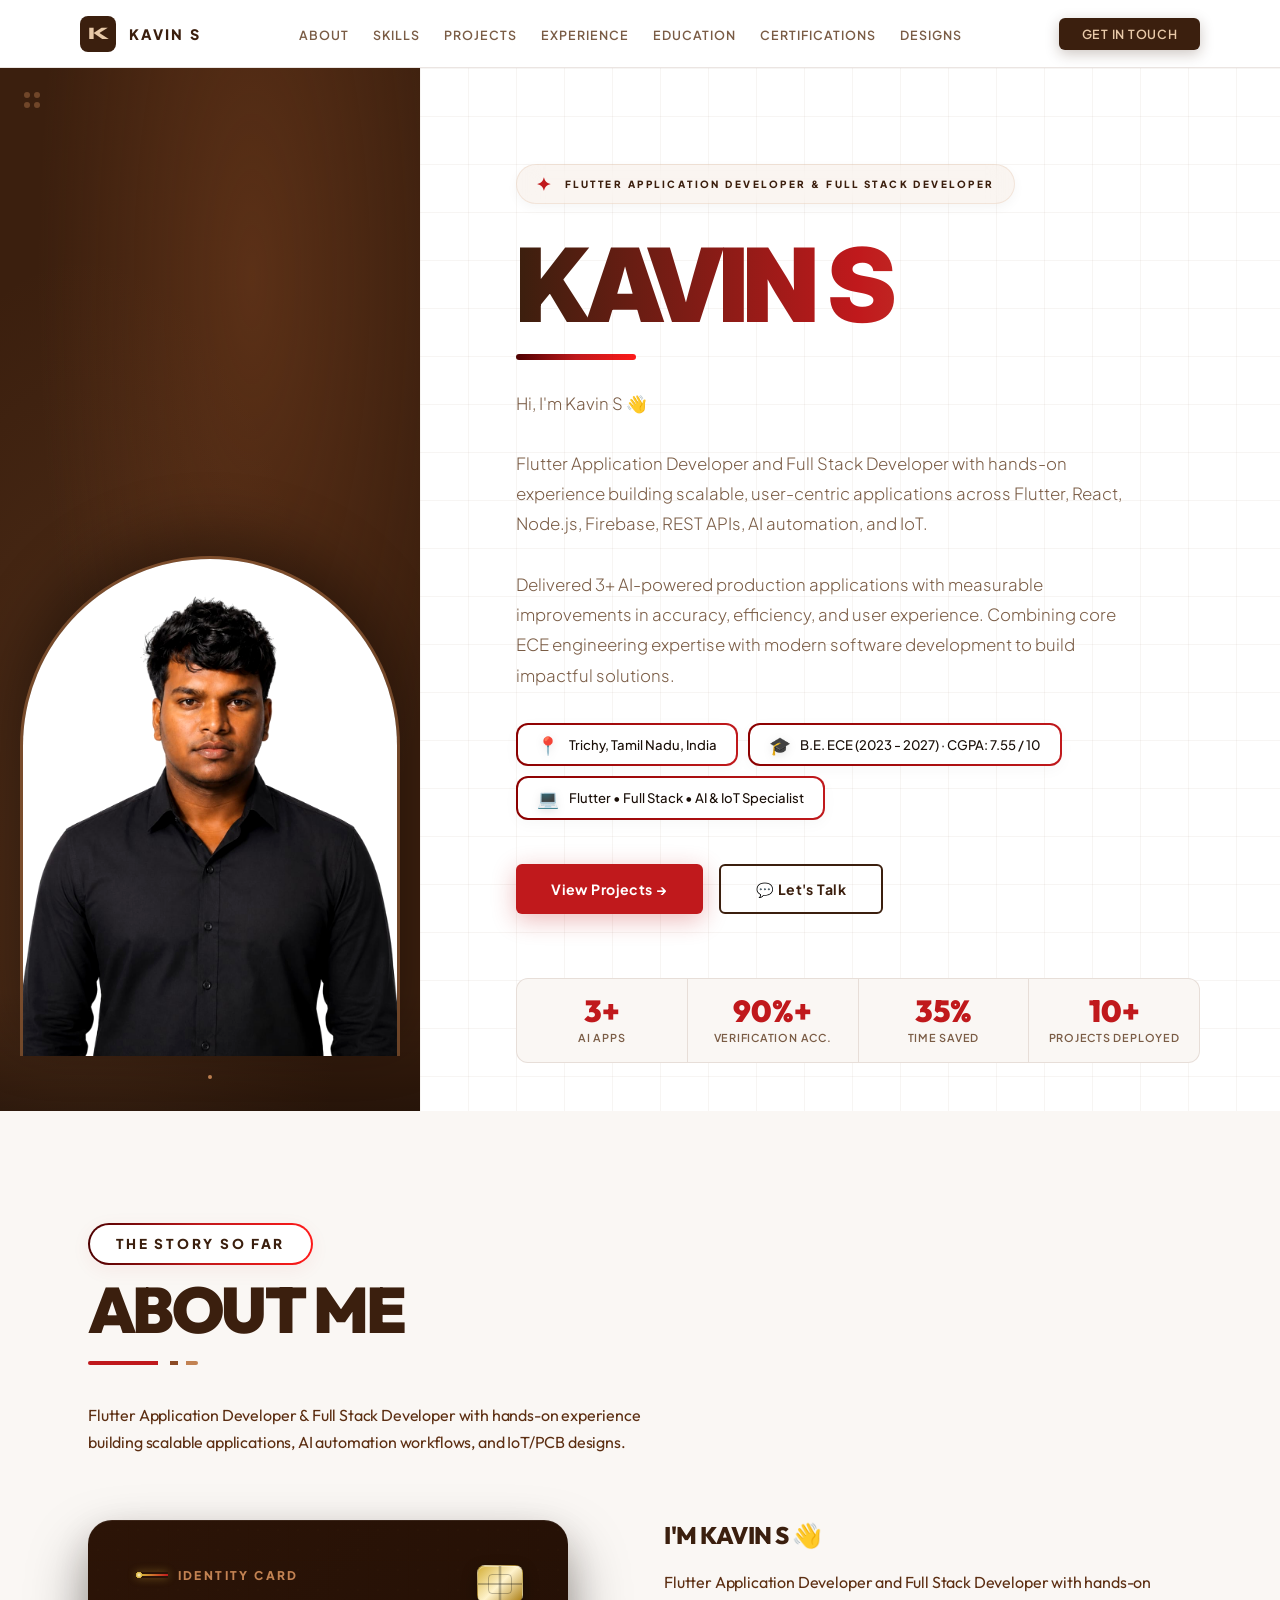
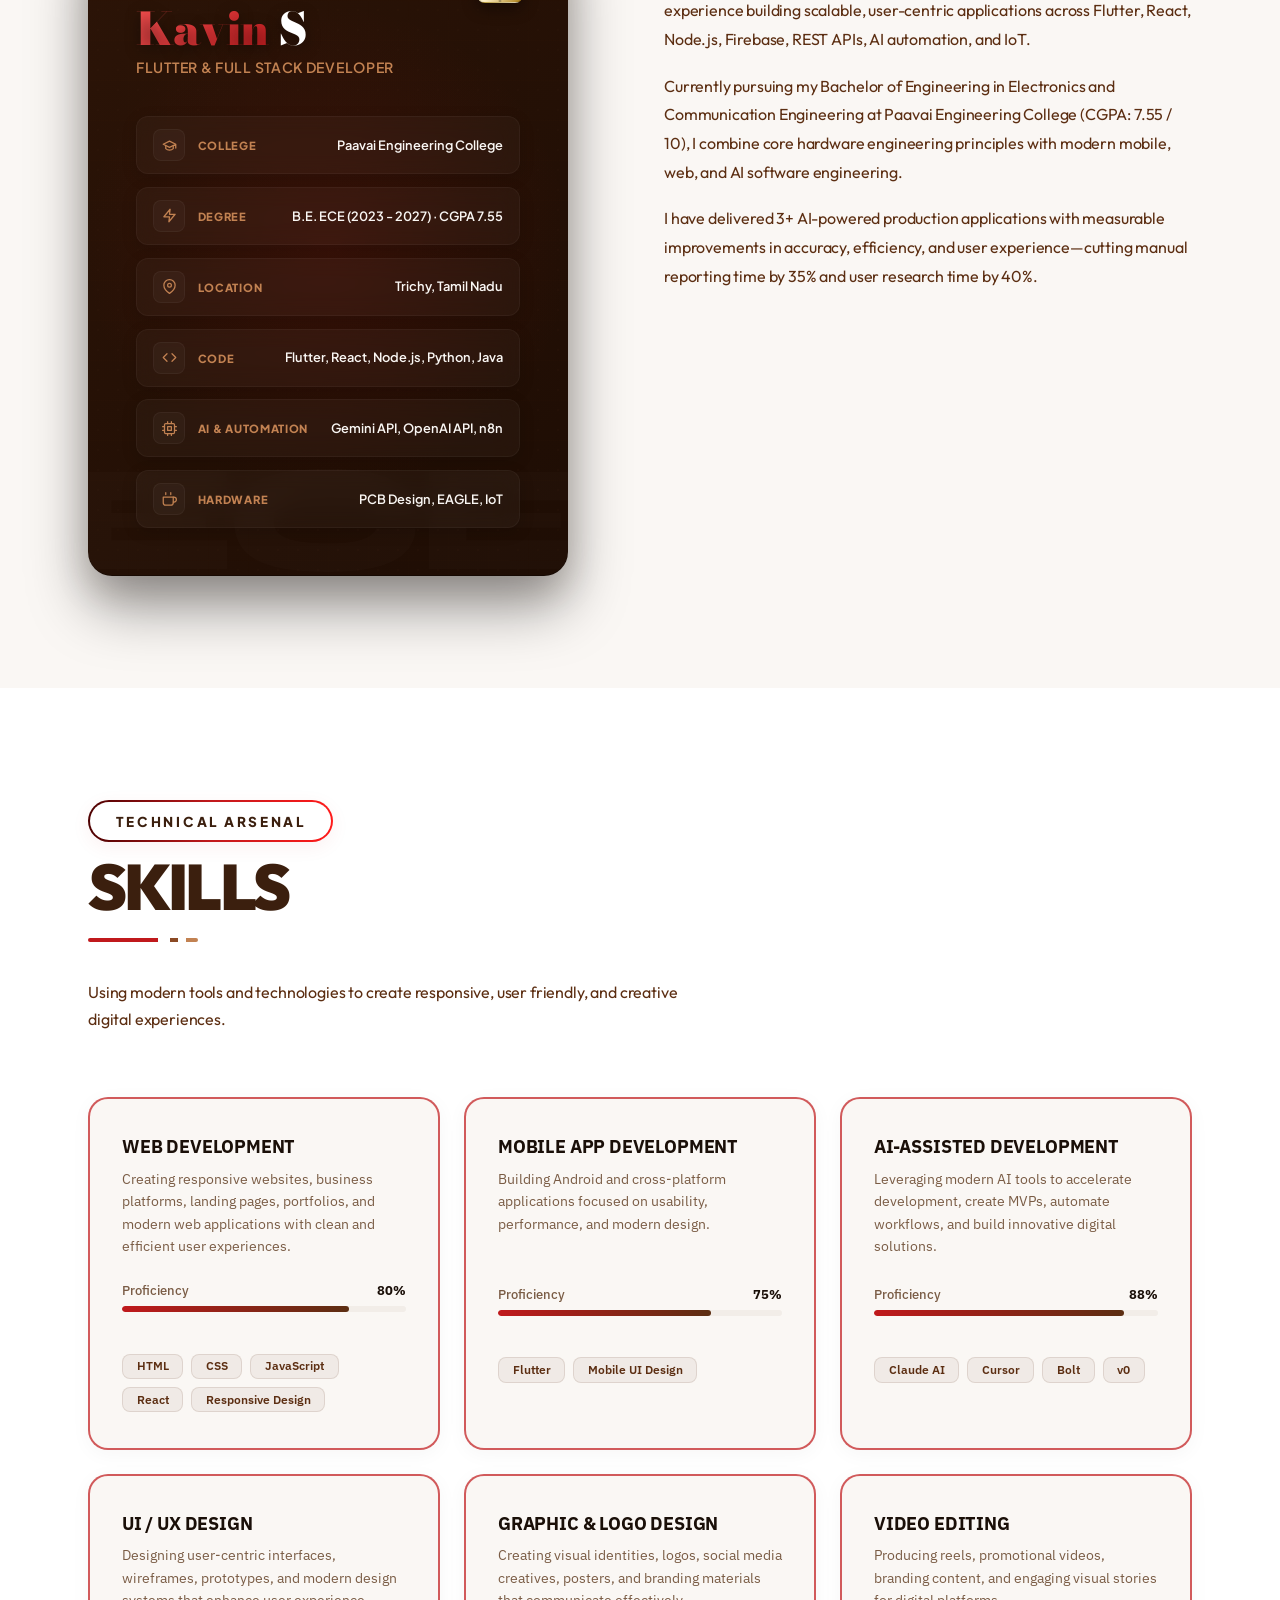
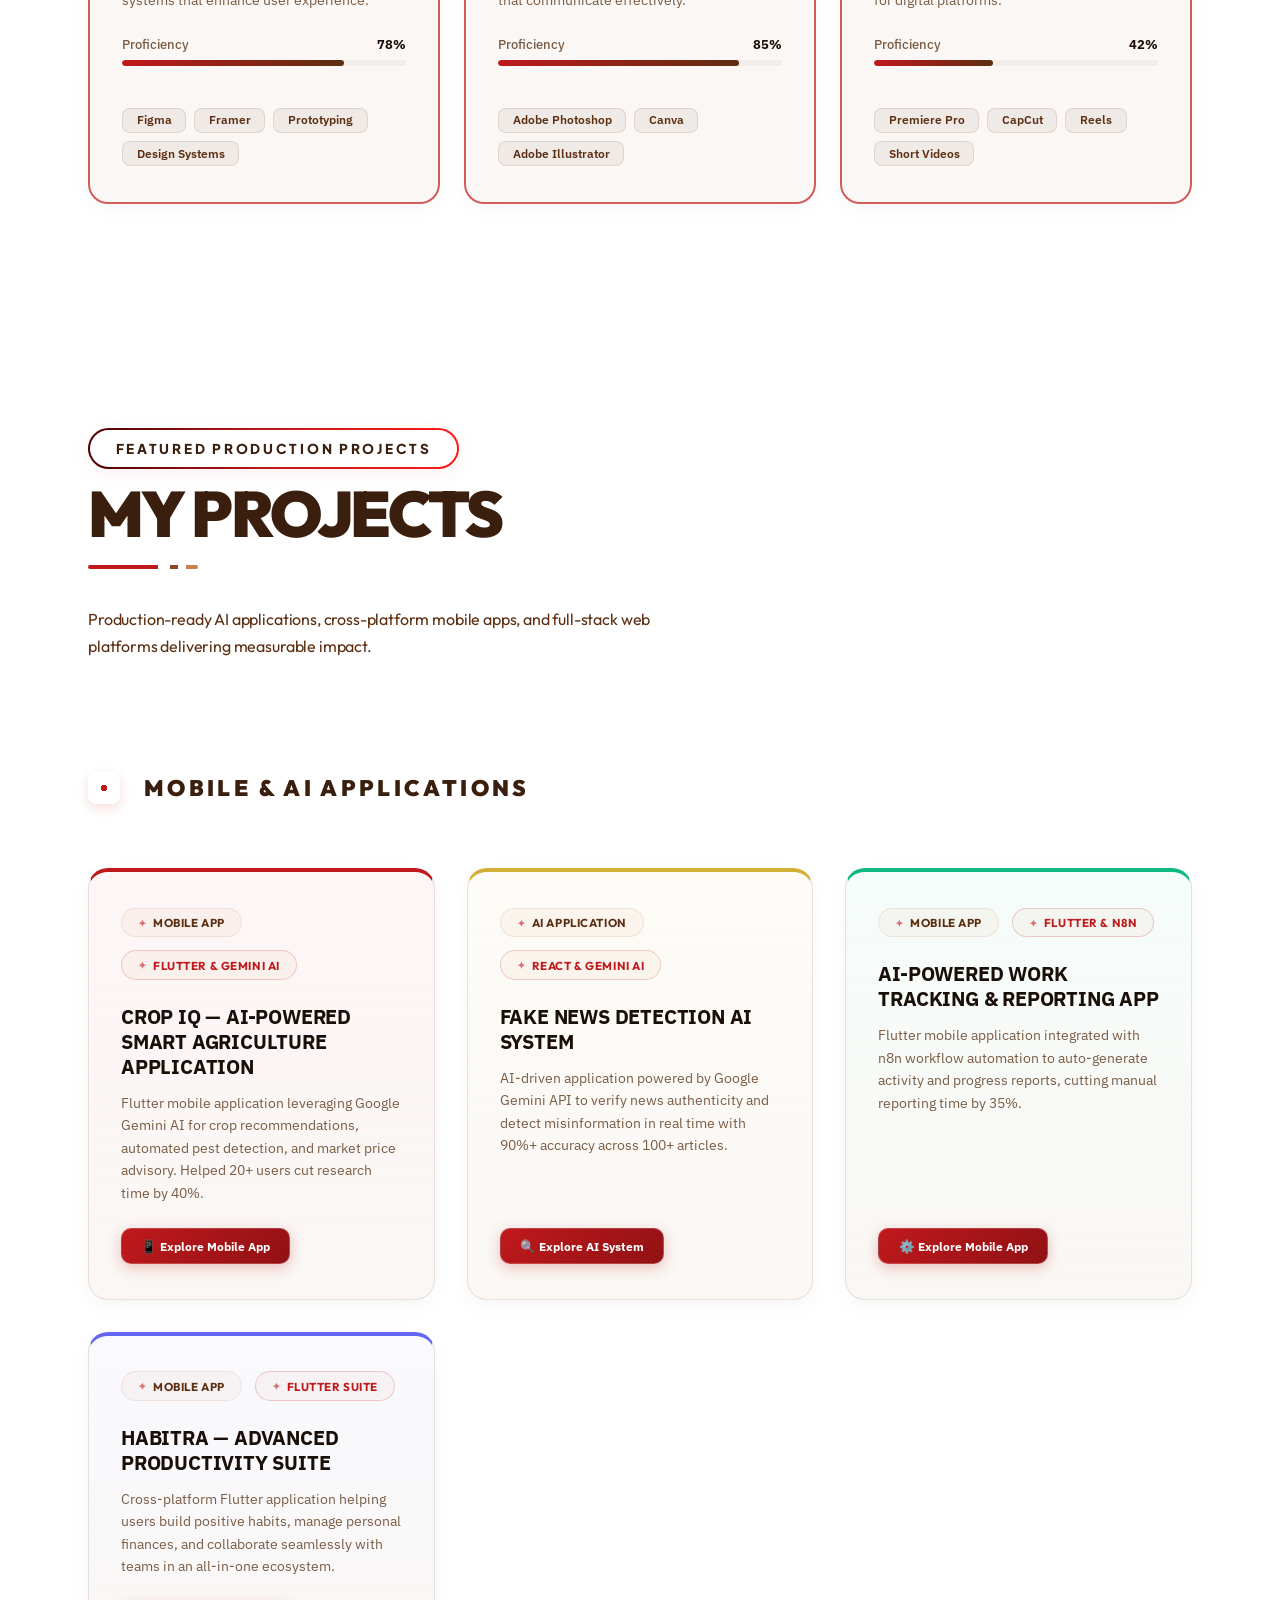
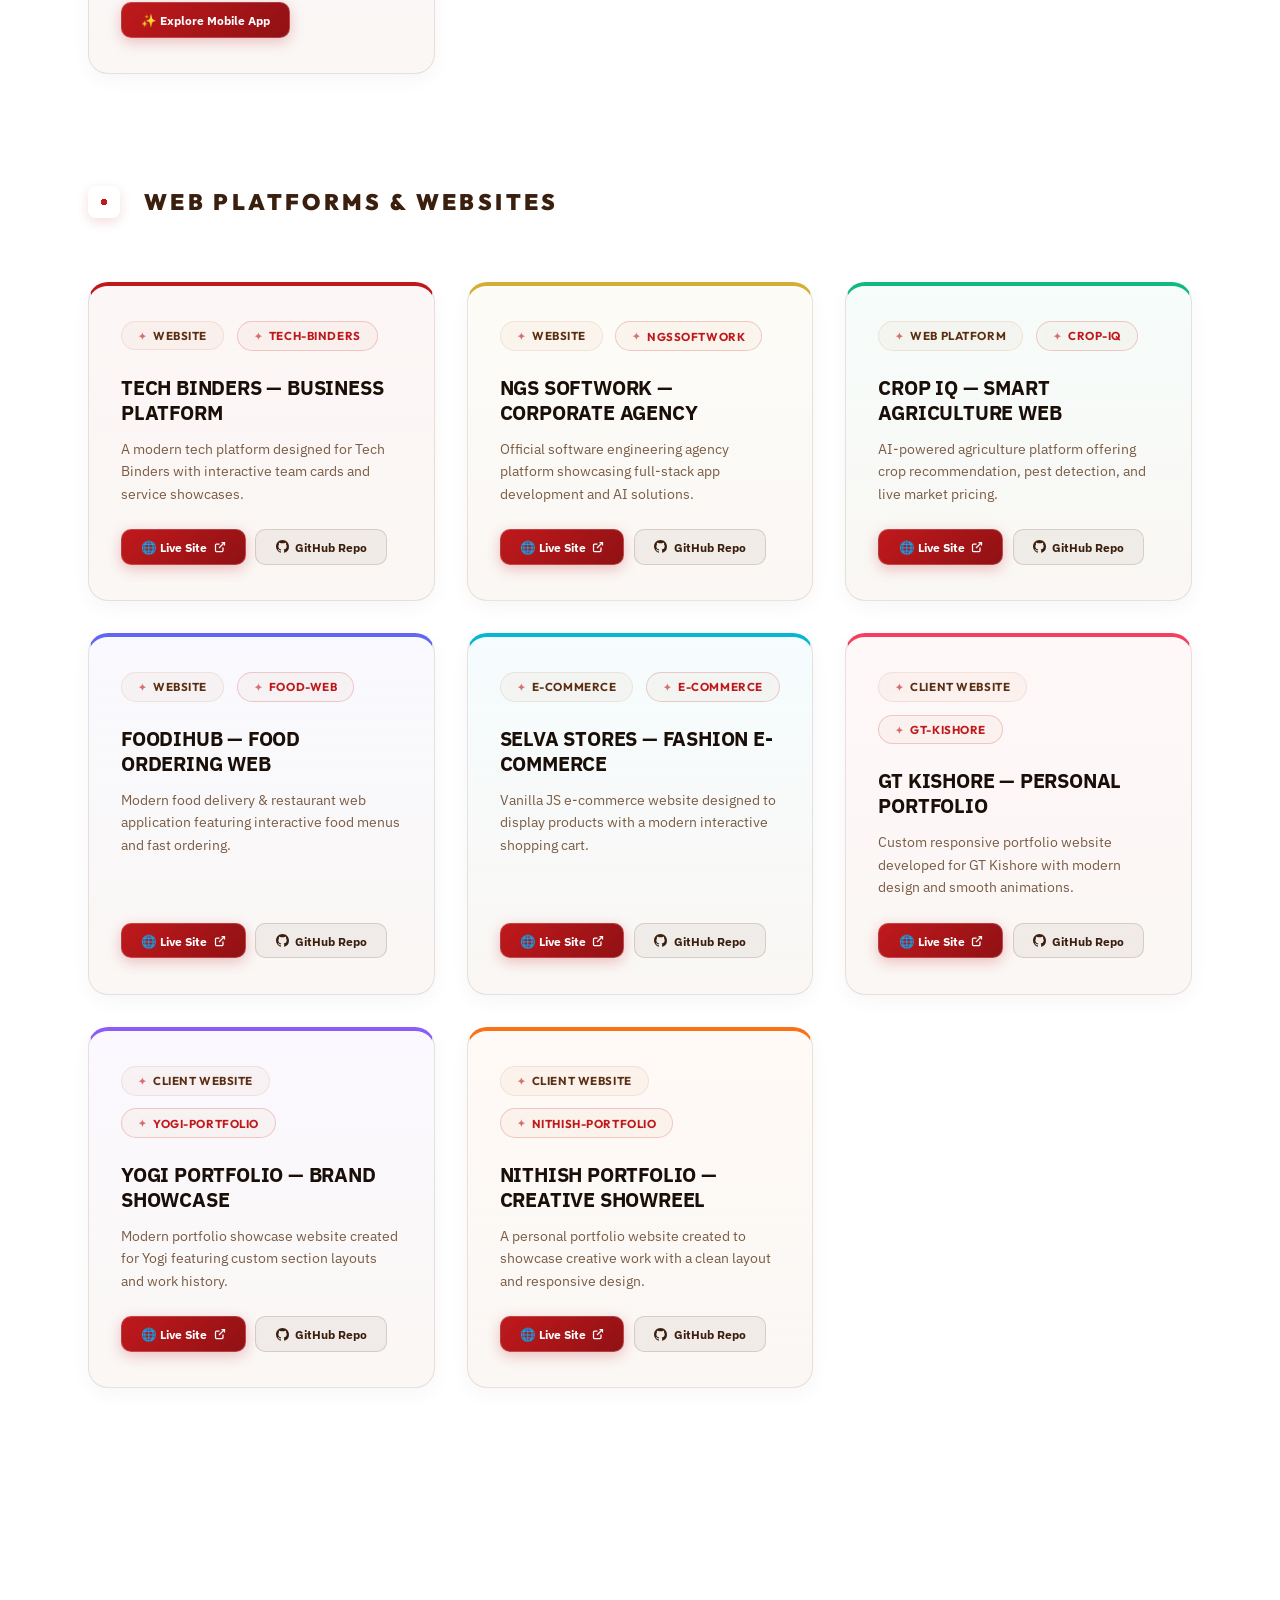
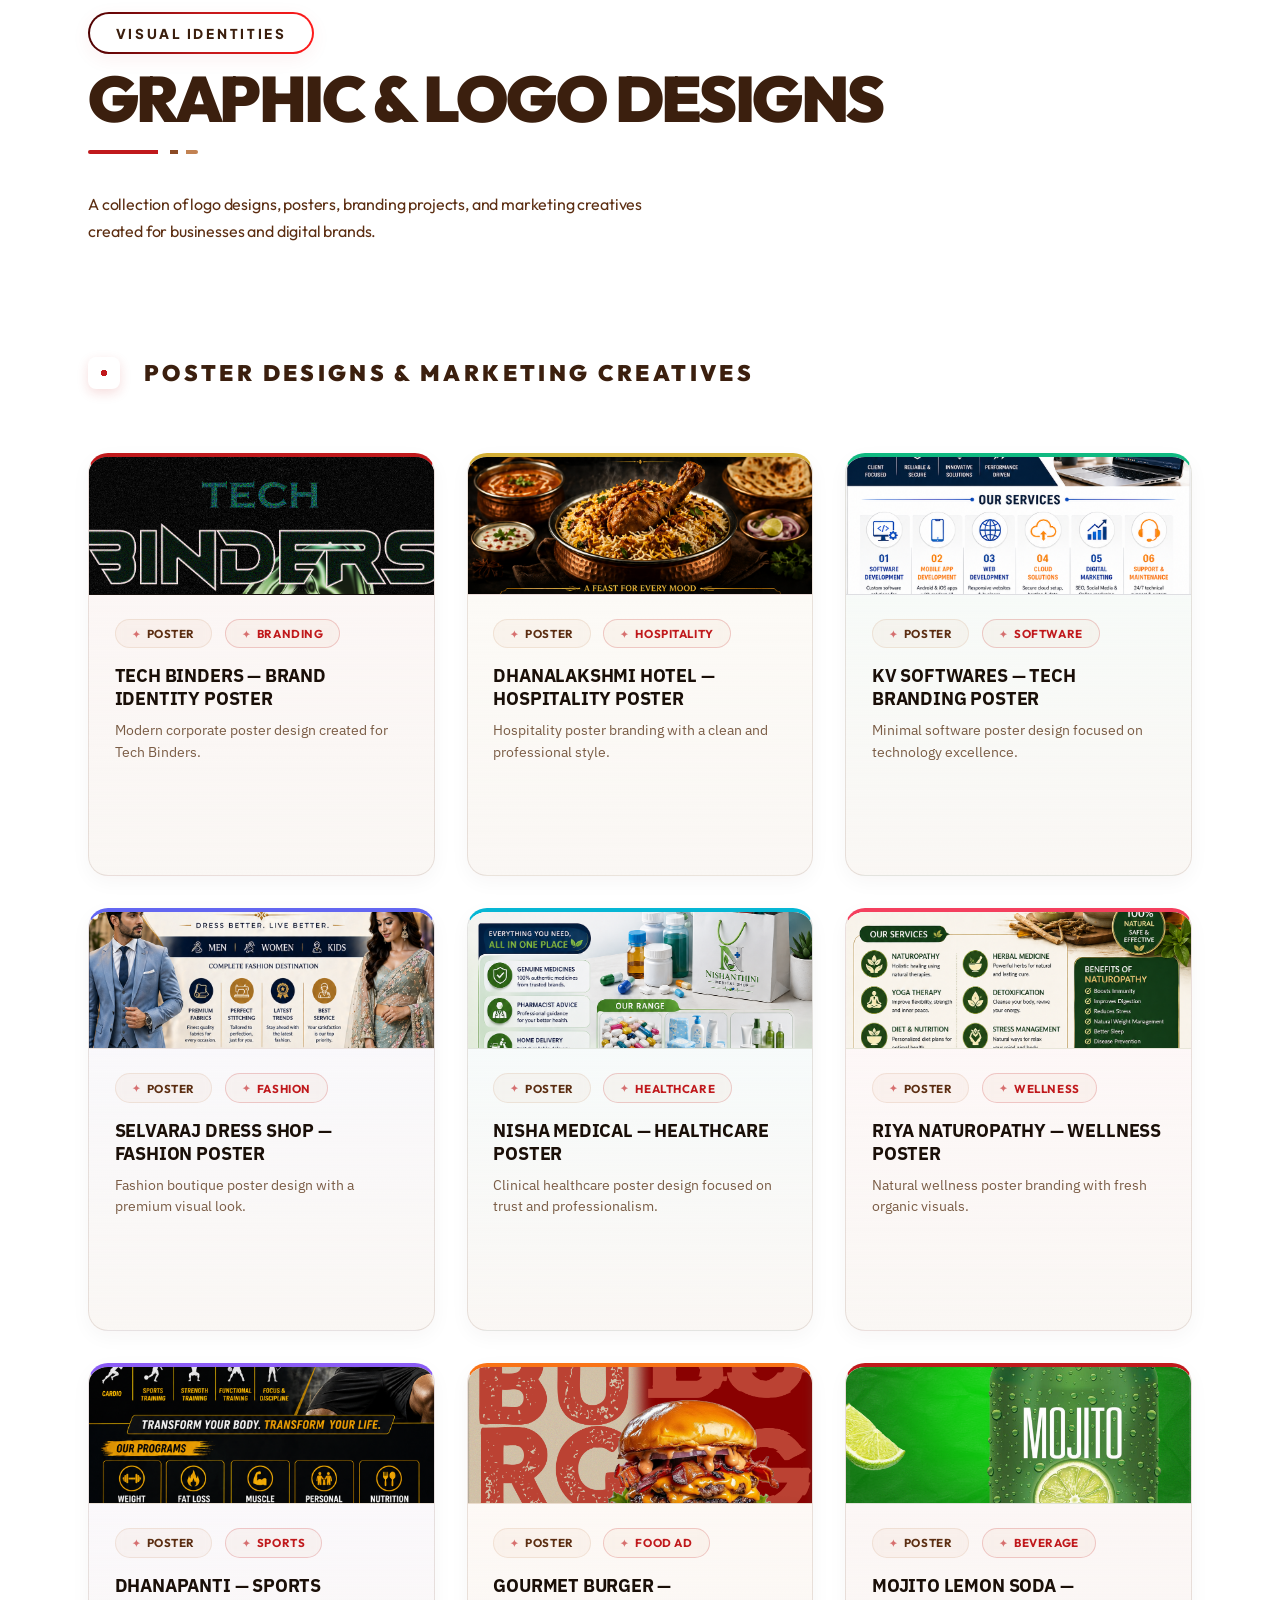
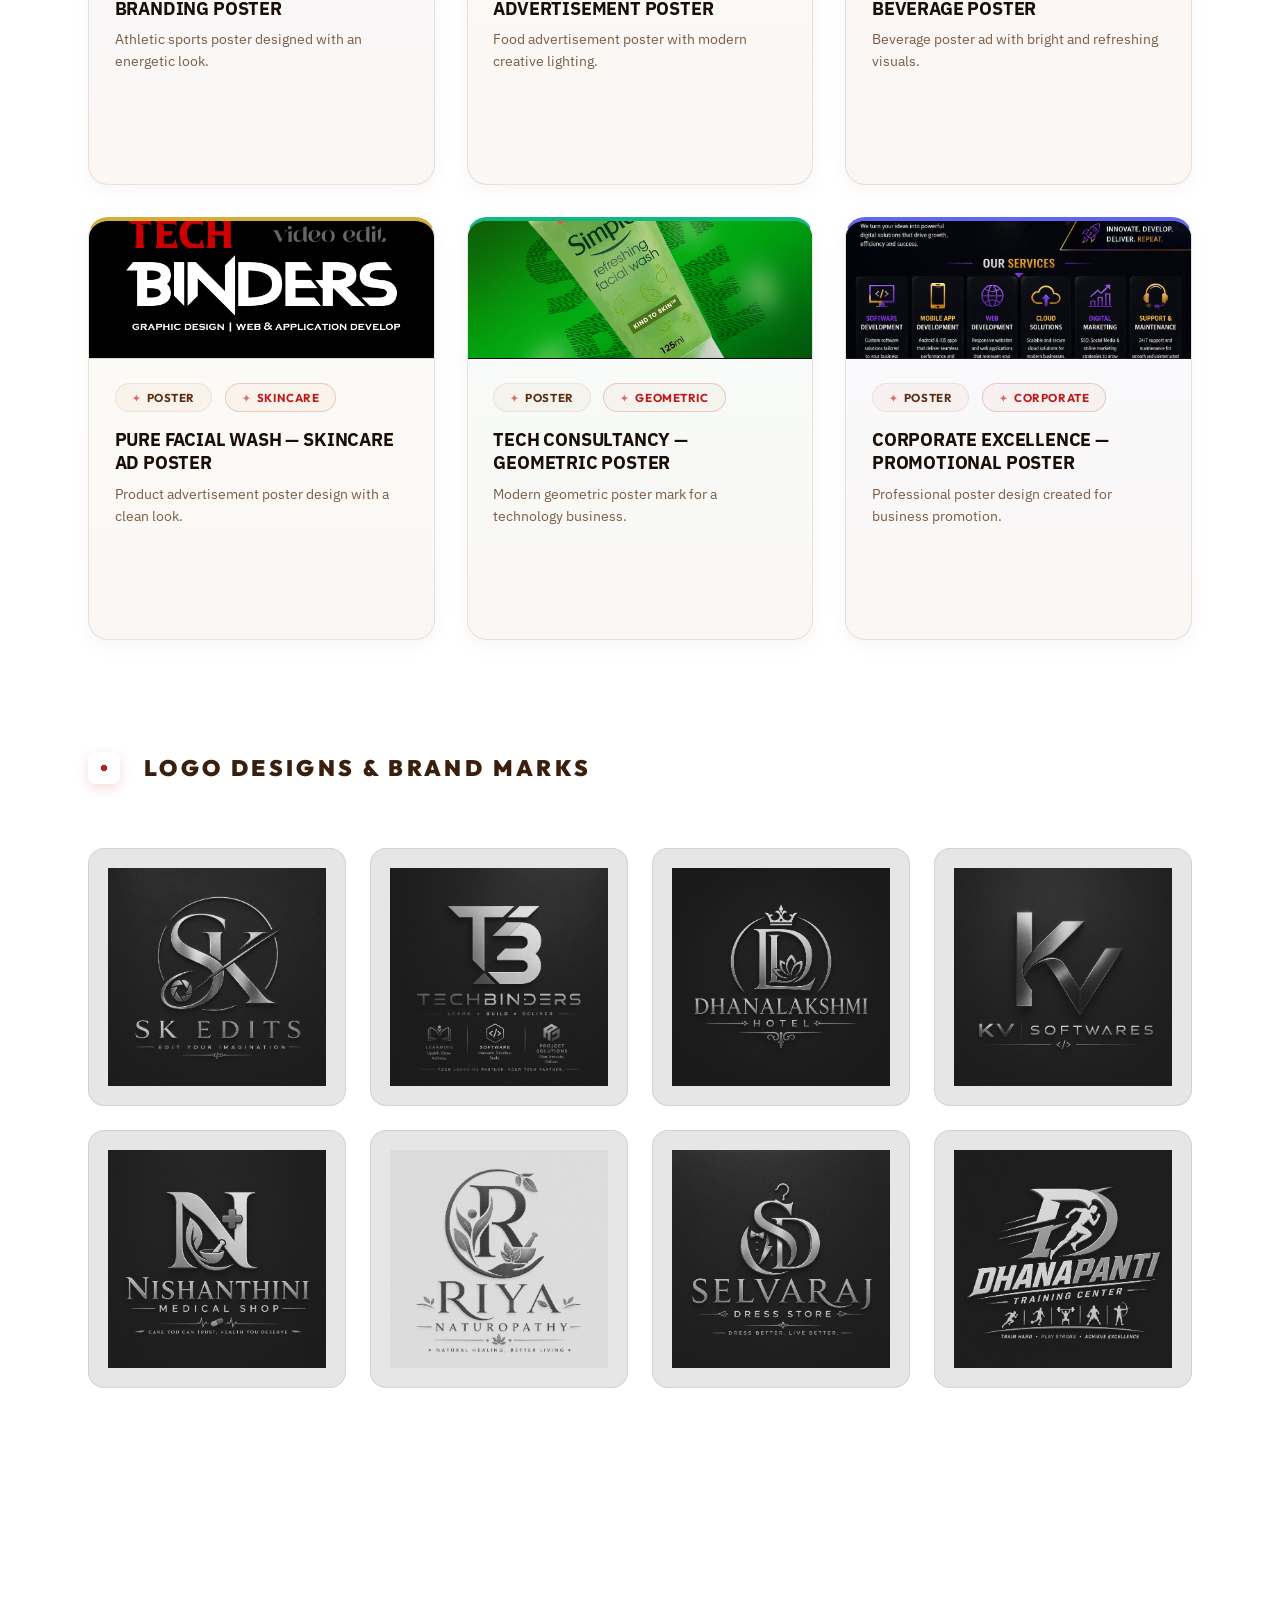
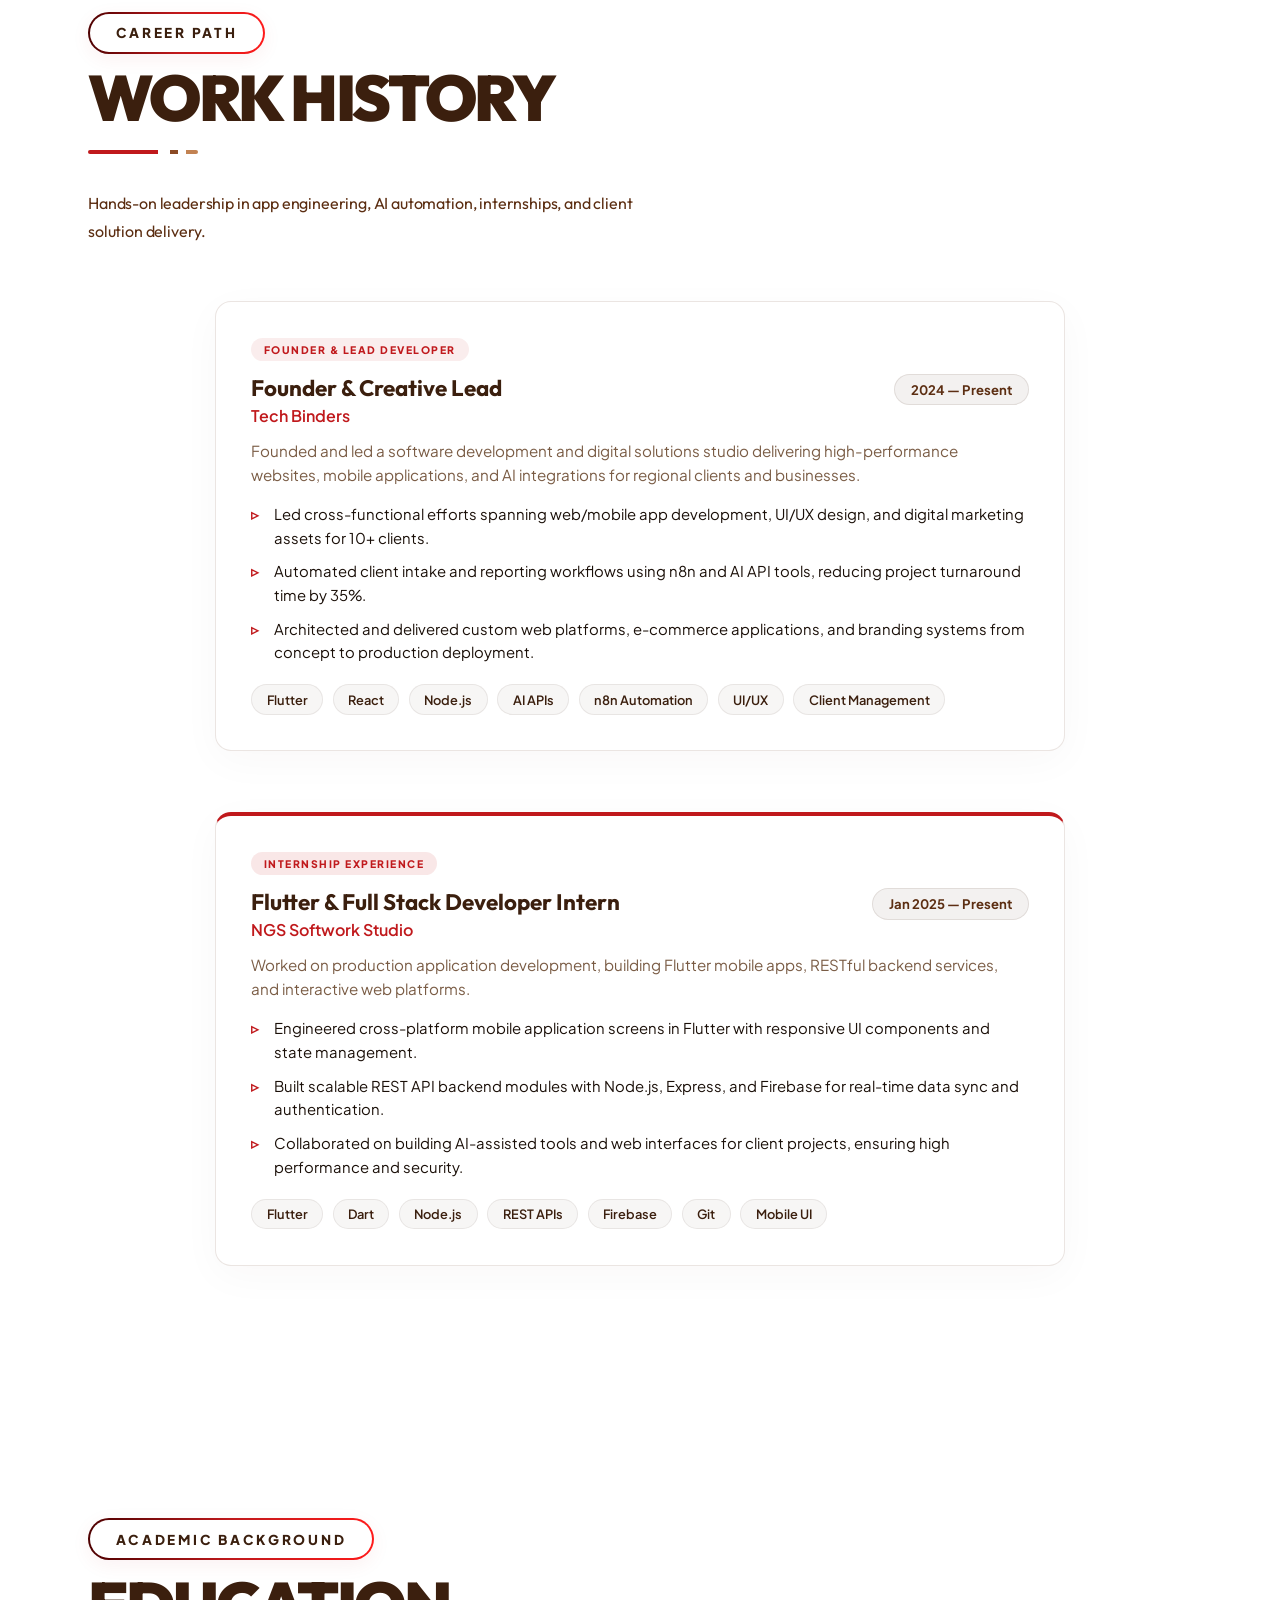
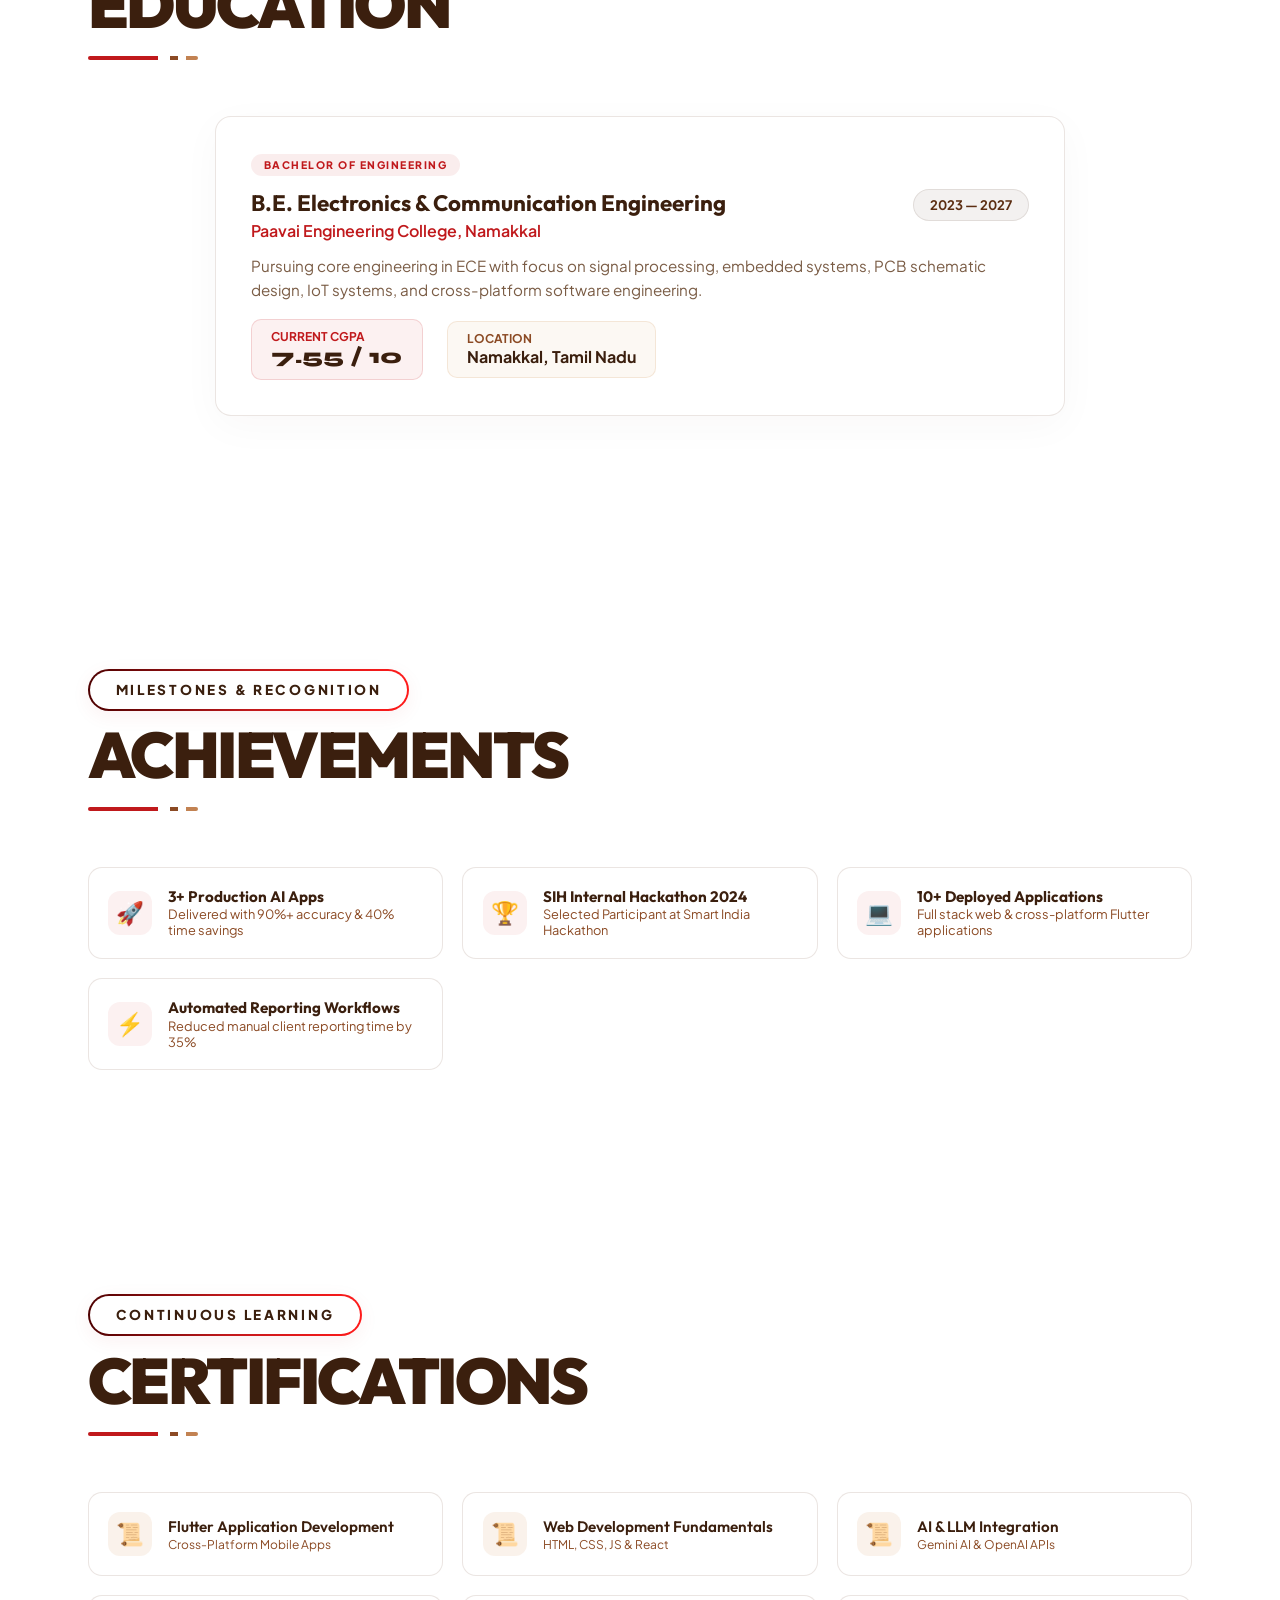
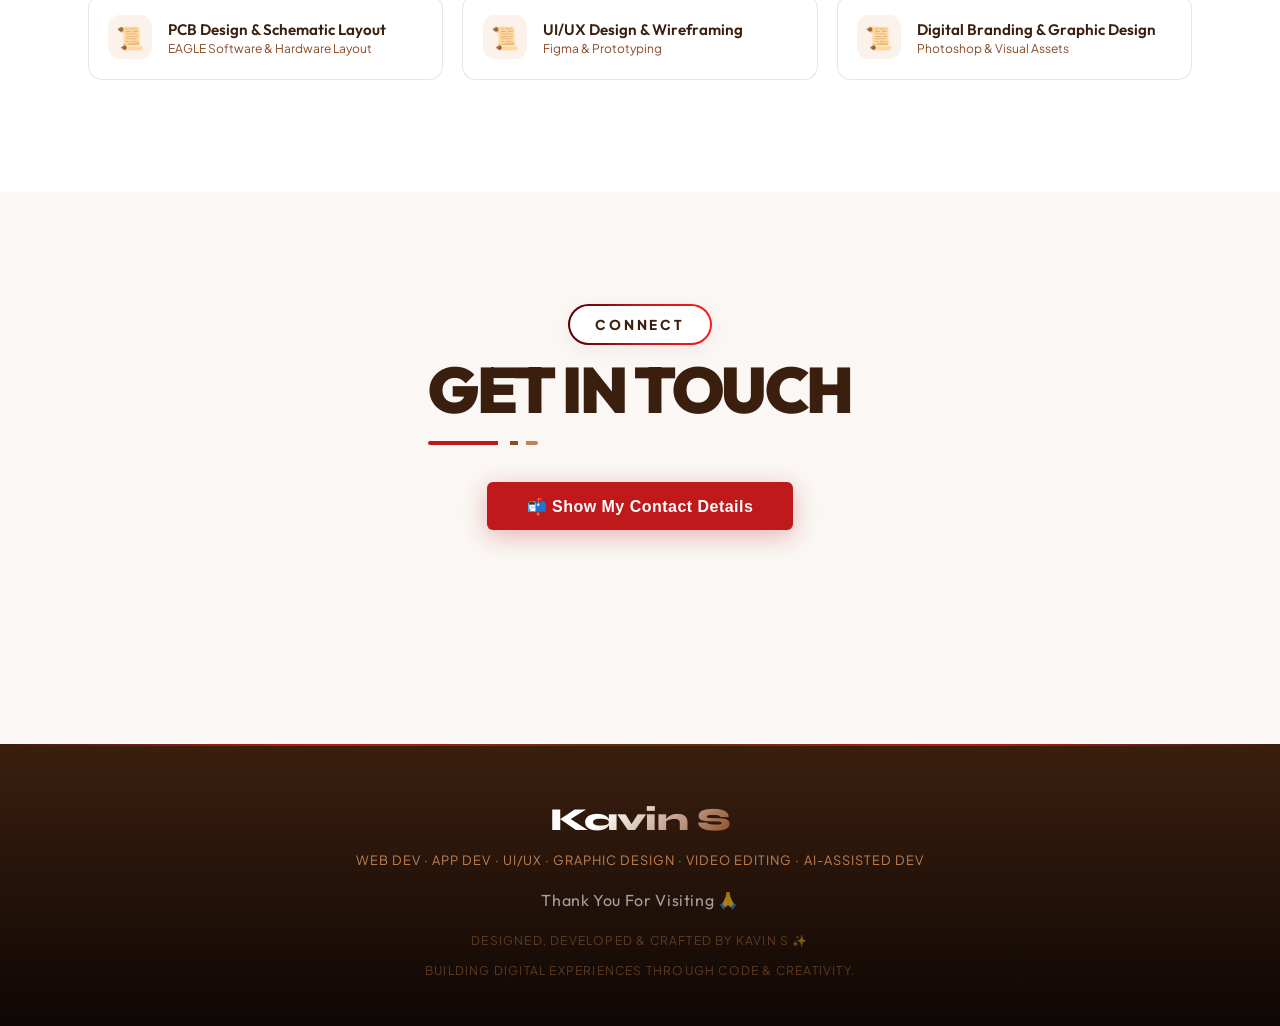
==== commit 48ac978e: "Update portfolio sections, poster/logo categories, internship experience & card designs" ====
--- a/index.html
+++ b/index.html
@@ -4,11 +4,13 @@
 <head>
   <meta charset="UTF-8">
   <meta name="viewport" content="width=device-width, initial-scale=1.0">
-  <title>Kavin — Creative Developer & Designer</title>
+  <title>Kavin S — Flutter Application Developer & Full Stack Developer</title>
   <link rel="icon" type="image/png" href="logo/kv softwares.png">
   <link rel="apple-touch-icon" href="logo/kv softwares.png">
+  <link rel="preconnect" href="https://fonts.googleapis.com">
+  <link rel="preconnect" href="https://fonts.gstatic.com" crossorigin>
   <link
-    href="https://fonts.googleapis.com/css2?family=Playfair+Display:ital,wght@0,700;0,900;1,700&family=Plus+Jakarta+Sans:wght@300;400;500;600;700&family=Syne:wght@400;500;600;700;800&family=Outfit:wght@300;400;500;600;700;800;900&family=Bebas+Neue&family=Instrument+Serif:ital@0;1&family=Bodoni+Moda:ital,wght@0,400..900;1,400..900&family=Inter:wght@300;400;500;600;700;800;900&display=swap"
+    href="https://fonts.googleapis.com/css2?family=Bitcount+Prop+Single:wght@100..900&family=Cookie&family=IBM+Plex+Sans:ital,wght@0,100..700;1,100..700&family=Lavishly+Yours&family=Libertinus+Sans:ital,wght@0,400;0,700;1,400&family=Mozilla+Headline:wdth,wght@112.5,200..700&family=Mrs+Saint+Delafield&family=Open+Sans:ital,wght@0,300..800;1,300..800&family=Special+Gothic+Expanded+One&family=Playfair+Display:ital,wght@0,700;0,900;1,700&family=Plus+Jakarta+Sans:wght@300;400;500;600;700&family=Syne:wght@400;500;600;700;800&family=Outfit:wght@300;400;500;600;700;800;900&family=Bebas+Neue&family=Instrument+Serif:ital@0;1&family=Bodoni+Moda:ital,wght@0,400..900;1,400..900&family=Inter:wght@300;400;500;600;700;800;900&display=swap"
     rel="stylesheet">
   <link rel="stylesheet" href="style.css">
 </head>
@@ -28,7 +30,10 @@
       <li><a href="#about">About</a></li>
       <li><a href="#skills">Skills</a></li>
       <li><a href="#projects">Projects</a></li>
-      <li><a href="#graphic-design">Graphic & Logo Design</a></li>
+      <li><a href="#experience">Experience</a></li>
+      <li><a href="#education">Education</a></li>
+      <li><a href="#certifications">Certifications</a></li>
+      <li><a href="#graphic-design">Designs</a></li>
     </ul>
     <a href="#contact" onclick="setTimeout(showContact,500)" class="nav-btn">Get In Touch</a>
   </nav>
@@ -44,14 +49,7 @@
 
       <div class="profile-wrap">
         <div class="profile-img-container">
-
-          <!-- ════════════════════════════════════════════
-             REPLACE: Change src="" to your actual photo.
-             The image will be cropped to fill the arch.
-             For best results use a photo with solid/plain
-             background (white or grey) — crop will hide it.
-        ════════════════════════════════════════════ -->
-          <img src="profile/WhatsApp Image 2026-05-21 at 12.24.19 PM.jpeg" alt="Kavin.S">
+          <img src="profile/WhatsApp Image 2026-05-21 at 12.24.19 PM.jpeg" alt="Kavin S">
         </div>
 
         <div class="profile-deco">
@@ -67,31 +65,49 @@
     <div class="hero-right">
       <div class="hero-eyebrow">
         <span class="eyebrow-dash">✦</span>
-        Creative Developer, UI/UX Designer & Digital Builder
+        Flutter Application Developer & Full Stack Developer
       </div>
 
       <h1 class="hero-name">
-        Kavin.S
+        Kavin S
       </h1>
 
       <div class="name-underline"></div>
 
       <p class="hero-role">
         Hi, I'm Kavin S 👋<br><br>
-        An Electronics and Communication Engineering (ECE) student at Paavai Engineering College with a passion for technology, design, and digital innovation.<br><br>
-        I specialize in building modern websites, mobile applications, user-friendly interfaces, and impactful brand identities. By combining technical expertise with creative thinking, I create digital experiences that are visually appealing, responsive, and easy to use.<br><br>
-        My interests span web development, app development, UI/UX design, branding, graphic design, video editing, and AI-assisted development. I enjoy transforming ideas into meaningful digital solutions that deliver real value.
+        Flutter Application Developer and Full Stack Developer with hands-on experience building scalable, user-centric applications across Flutter, React, Node.js, Firebase, REST APIs, AI automation, and IoT.<br><br>
+        Delivered 3+ AI-powered production applications with measurable improvements in accuracy, efficiency, and user experience. Combining core ECE engineering expertise with modern software development to build impactful solutions.
       </p>
 
       <div class="hero-chips">
-        <div class="chip"><span class="chip-icon">📍</span> Namakkal, Tamil Nadu, India</div>
-        <div class="chip"><span class="chip-icon">🎓</span> B.E. Electronics and Communication Engineering</div>
-        <div class="chip"><span class="chip-icon">💻</span> Developer • Designer • Creator</div>
+        <div class="chip"><span class="chip-icon">📍</span> Trichy, Tamil Nadu, India</div>
+        <div class="chip"><span class="chip-icon">🎓</span> B.E. ECE (2023 - 2027) · CGPA: 7.55 / 10</div>
+        <div class="chip"><span class="chip-icon">💻</span> Flutter • Full Stack • AI & IoT Specialist</div>
       </div>
 
       <div class="hero-actions">
         <a href="#projects" class="btn-red">View Projects →</a>
         <a href="#contact" class="btn-brown">💬 Let's Talk</a>
+      </div>
+
+      <div class="hero-stats">
+        <div class="hstat">
+          <div class="hstat-num">3+</div>
+          <div class="hstat-label">AI Apps</div>
+        </div>
+        <div class="hstat">
+          <div class="hstat-num">90%+</div>
+          <div class="hstat-label">Verification Acc.</div>
+        </div>
+        <div class="hstat">
+          <div class="hstat-num">35%</div>
+          <div class="hstat-label">Time Saved</div>
+        </div>
+        <div class="hstat">
+          <div class="hstat-num">10+</div>
+          <div class="hstat-label">Projects Deployed</div>
+        </div>
       </div>
 
     </div>
@@ -105,7 +121,7 @@
           <span class="sec-eyebrow">The Story So Far</span>
         </div>
         <h2 class="sec-title reveal">About Me</h2>
-        <p class="sec-sub reveal">I'm Kavin, passionate about creating modern websites, mobile apps, and digital designs that are simple, creative, and easy to use.</p>
+        <p class="sec-sub reveal">Flutter Application Developer & Full Stack Developer with hands-on experience building scalable applications, AI automation workflows, and IoT/PCB designs.</p>
       </div>
       <div class="about-layout">
 
@@ -124,38 +140,38 @@
           </div>
 
           <div class="about-box-eyebrow">Identity Card</div>
-          <div class="about-box-name"><em>Kavin</em>.S</div>
-          <div class="about-box-role">Creative Developer & Designer</div>
+          <div class="about-box-name"><em>Kavin</em> S</div>
+          <div class="about-box-role">Flutter & Full Stack Developer</div>
           <div class="about-detail">
             <div class="ad-row">
-              <span class="ad-ico">🎓</span>
+              <span class="ad-ico"><svg width="15" height="15" viewBox="0 0 24 24" fill="none" stroke="currentColor" stroke-width="2" stroke-linecap="round" stroke-linejoin="round"><path d="M22 10v6M2 10l10-5 10 5-10 5z"/><path d="M6 12v5c3 3 9 3 12 0v-5"/></svg></span>
               <span class="ad-key">College</span>
               <span class="ad-val">Paavai Engineering College</span>
             </div>
             <div class="ad-row">
-              <span class="ad-ico">⚡</span>
-              <span class="ad-key">Course</span>
-              <span class="ad-val">B.E / ECE</span>
+              <span class="ad-ico"><svg width="15" height="15" viewBox="0 0 24 24" fill="none" stroke="currentColor" stroke-width="2" stroke-linecap="round" stroke-linejoin="round"><path d="M13 2L3 14h9l-1 8 10-12h-9l1-8z"/></svg></span>
+              <span class="ad-key">Degree</span>
+              <span class="ad-val">B.E. ECE (2023 - 2027) · CGPA 7.55</span>
             </div>
             <div class="ad-row">
-              <span class="ad-ico">📍</span>
+              <span class="ad-ico"><svg width="15" height="15" viewBox="0 0 24 24" fill="none" stroke="currentColor" stroke-width="2" stroke-linecap="round" stroke-linejoin="round"><path d="M21 10c0 7-9 13-9 13s-9-6-9-13a9 9 0 1 1 18 0z"/><circle cx="12" cy="10" r="3"/></svg></span>
               <span class="ad-key">Location</span>
-              <span class="ad-val">Namakkal, Tamil Nadu, India</span>
+              <span class="ad-val">Trichy, Tamil Nadu</span>
             </div>
             <div class="ad-row">
-              <span class="ad-ico">💻</span>
+              <span class="ad-ico"><svg width="15" height="15" viewBox="0 0 24 24" fill="none" stroke="currentColor" stroke-width="2" stroke-linecap="round" stroke-linejoin="round"><polyline points="16 18 22 12 16 6"/><polyline points="8 6 2 12 8 18"/></svg></span>
               <span class="ad-key">Code</span>
-              <span class="ad-val">Web & Mobile App Development</span>
+              <span class="ad-val">Flutter, React, Node.js, Python, Java</span>
             </div>
             <div class="ad-row">
-              <span class="ad-ico">🎨</span>
-              <span class="ad-key">Design</span>
-              <span class="ad-val">UI/UX & Graphic Design</span>
+              <span class="ad-ico"><svg width="15" height="15" viewBox="0 0 24 24" fill="none" stroke="currentColor" stroke-width="2" stroke-linecap="round" stroke-linejoin="round"><rect x="4" y="4" width="16" height="16" rx="2" ry="2"/><rect x="9" y="9" width="6" height="6"/><line x1="9" y1="1" x2="9" y2="4"/><line x1="15" y1="1" x2="15" y2="4"/><line x1="9" y1="20" x2="9" y2="23"/><line x1="15" y1="20" x2="15" y2="23"/><line x1="20" y1="9" x2="23" y2="9"/><line x1="20" y1="15" x2="23" y2="15"/><line x1="1" y1="9" x2="4" y2="9"/><line x1="1" y1="15" x2="4" y2="15"/></svg></span>
+              <span class="ad-key">AI & Automation</span>
+              <span class="ad-val">Gemini API, OpenAI API, n8n</span>
             </div>
             <div class="ad-row">
-              <span class="ad-ico">🎬</span>
-              <span class="ad-key">Media</span>
-              <span class="ad-val">Branding & Video Editing</span>
+              <span class="ad-ico"><svg width="15" height="15" viewBox="0 0 24 24" fill="none" stroke="currentColor" stroke-width="2" stroke-linecap="round" stroke-linejoin="round"><path d="M18 8h1a4 4 0 0 1 0 8h-1"/><path d="M2 8h16v9a4 4 0 0 1-4 4H6a4 4 0 0 1-4-4V8z"/><line x1="6" y1="1" x2="6" y2="4"/><line x1="14" y1="1" x2="14" y2="4"/></svg></span>
+              <span class="ad-key">Hardware</span>
+              <span class="ad-val">PCB Design, EAGLE, IoT</span>
             </div>
           </div>
         </div>
@@ -163,13 +179,13 @@
         <div class="about-text reveal">
           <h3>I'm Kavin S 👋</h3>
           <p>
-            A passionate developer and designer focused on creating modern digital experiences that are simple, innovative, and user-friendly.
+            Flutter Application Developer and Full Stack Developer with hands-on experience building scalable, user-centric applications across Flutter, React, Node.js, Firebase, REST APIs, AI automation, and IoT.
           </p>
           <p>
-            Currently pursuing a Bachelor of Engineering in Electronics and Communication Engineering at Paavai Engineering College, I continuously explore new technologies, design trends, and development tools to improve my skills.
+            Currently pursuing my Bachelor of Engineering in Electronics and Communication Engineering at Paavai Engineering College (CGPA: 7.55 / 10), I combine core hardware engineering principles with modern mobile, web, and AI software engineering.
           </p>
           <p>
-            I enjoy working on websites, mobile applications, branding projects, UI/UX design, and creative digital content. My goal is to build solutions that not only look great but also provide meaningful experiences for users.
+            I have delivered 3+ AI-powered production applications with measurable improvements in accuracy, efficiency, and user experience—cutting manual reporting time by 35% and user research time by 40%.
           </p>
         </div>
 
@@ -190,88 +206,80 @@
 
       <div class="skills-grid">
 
-        <div class="sk-card reveal" style="--c-top:var(--red);--c-shadow:var(--brown5);--c-border:var(--brown4);">
-
+        <div class="sk-card reveal">
           <div class="sk-title">Web Development</div>
           <div class="sk-desc">Creating responsive websites, business platforms, landing pages, portfolios, and modern web applications with clean and efficient user experiences.</div>
           <div class="prog-wrap">
             <div class="prog-top"><span>Proficiency</span><span>80%</span></div>
             <div class="prog-bg">
-              <div class="prog-fill" style="width:80%;background:linear-gradient(90deg,var(--red),var(--brown3))"></div>
+              <div class="prog-fill" style="width:80%;"></div>
             </div>
           </div>
           <div class="sk-tags"><span class="sk-tag">HTML</span><span class="sk-tag">CSS</span><span
               class="sk-tag">JavaScript</span><span class="sk-tag">React</span><span class="sk-tag">Responsive Design</span></div>
         </div>
 
-        <div class="sk-card reveal" style="--c-top:var(--brown2);--c-shadow:var(--brown5);--c-border:var(--brown3);">
-
+        <div class="sk-card reveal">
           <div class="sk-title">Mobile App Development</div>
           <div class="sk-desc">Building Android and cross-platform applications focused on usability, performance, and modern design.</div>
           <div class="prog-wrap">
             <div class="prog-top"><span>Proficiency</span><span>75%</span></div>
             <div class="prog-bg">
-              <div class="prog-fill" style="width:75%;background:linear-gradient(90deg,var(--brown2),var(--brown3))">
-              </div>
+              <div class="prog-fill" style="width:75%;"></div>
             </div>
           </div>
           <div class="sk-tags"><span class="sk-tag">Flutter</span><span class="sk-tag">Mobile UI Design</span></div>
         </div>
 
-        <div class="sk-card reveal" style="--c-top:#b8860b;--c-shadow:var(--brown5);--c-border:var(--brown4);">
-
+        <div class="sk-card reveal">
           <div class="sk-title">AI-Assisted Development</div>
           <div class="sk-desc">Leveraging modern AI tools to accelerate development, create MVPs, automate workflows, and build innovative digital solutions.</div>
           <div class="prog-wrap">
             <div class="prog-top"><span>Proficiency</span><span>88%</span></div>
             <div class="prog-bg">
-              <div class="prog-fill" style="width:88%;background:linear-gradient(90deg,#b8860b,var(--brown3))"></div>
+              <div class="prog-fill" style="width:88%;"></div>
             </div>
           </div>
           <div class="sk-tags"><span class="sk-tag">Claude AI</span><span class="sk-tag">Cursor</span><span
               class="sk-tag">Bolt</span><span class="sk-tag">v0</span></div>
         </div>
 
-        <div class="sk-card reveal" style="--c-top:var(--red);--c-shadow:var(--brown5);--c-border:var(--brown4);">
-
+        <div class="sk-card reveal">
           <div class="sk-title">UI / UX Design</div>
           <div class="sk-desc">Designing user-centric interfaces, wireframes, prototypes, and modern design systems that enhance user experience.</div>
           <div class="prog-wrap">
             <div class="prog-top"><span>Proficiency</span><span>78%</span></div>
             <div class="prog-bg">
-              <div class="prog-fill" style="width:78%;background:linear-gradient(90deg,var(--red),#e07020)"></div>
+              <div class="prog-fill" style="width:78%;"></div>
             </div>
           </div>
           <div class="sk-tags"><span class="sk-tag">Figma</span><span class="sk-tag">Framer</span><span
               class="sk-tag">Prototyping</span><span class="sk-tag">Design Systems</span></div>
         </div>
 
-        <div class="sk-card reveal" style="--c-top:var(--brown3);--c-shadow:var(--brown5);--c-border:var(--brown3);">
-
+        <div class="sk-card reveal">
           <div class="sk-title">Graphic & Logo Design</div>
           <div class="sk-desc">Creating visual identities, logos, social media creatives, posters, and branding materials that communicate effectively.</div>
           <div class="prog-wrap">
             <div class="prog-top"><span>Proficiency</span><span>85%</span></div>
             <div class="prog-bg">
-              <div class="prog-fill" style="width:85%;background:linear-gradient(90deg,var(--brown3),var(--brown4))">
-              </div>
+              <div class="prog-fill" style="width:85%;"></div>
             </div>
           </div>
           <div class="sk-tags"><span class="sk-tag">Adobe Photoshop</span><span class="sk-tag">Canva</span><span
               class="sk-tag">Adobe Illustrator</span></div>
         </div>
 
-        <div class="sk-card reveal" style="--c-top:var(--brown2);--c-shadow:var(--brown5);--c-border:var(--brown3);">
-
+        <div class="sk-card reveal">
           <div class="sk-title">Video Editing</div>
           <div class="sk-desc">Producing reels, promotional videos, branding content, and engaging visual stories for digital platforms.</div>
           <div class="prog-wrap">
             <div class="prog-top"><span>Proficiency</span><span>42%</span></div>
             <div class="prog-bg">
-              <div class="prog-fill" style="width:42%;background:linear-gradient(90deg,var(--brown2),var(--red))"></div>
-            </div>
-          </div>
-          <div class="sk-tags"><span class="sk-tag">Adobe Premiere Pro</span><span class="sk-tag">CapCut</span></div>
+              <div class="prog-fill" style="width:42%;"></div>
+            </div>
+          </div>
+          <div class="sk-tags"><span class="sk-tag">Premiere Pro</span><span class="sk-tag">CapCut</span><span class="sk-tag">Reels</span><span class="sk-tag">Short Videos</span></div>
         </div>
 
       </div>
@@ -283,191 +291,260 @@
     <div class="sec-wrap">
       <div class="sec-header">
         <div class="sec-pill reveal">
-          <span class="sec-eyebrow">COLLECTION OF WORKS</span>
+          <span class="sec-eyebrow">FEATURED PRODUCTION PROJECTS</span>
         </div>
         <h2 class="sec-title reveal">My Projects</h2>
-        <p class="sec-sub reveal">A showcase of websites, mobile apps, and digital projects created with creativity and care.</p>
-      </div>
+        <p class="sec-sub reveal">Production-ready AI applications, cross-platform mobile apps, and full-stack web platforms delivering measurable impact.</p>
+      </div>
+
+      <!-- 📱 CATEGORY 1: MOBILE & AI APPLICATIONS -->
+      <h3 class="proj-cat-title reveal">
+        Mobile & AI Applications
+      </h3>
       <div class="proj-grid">
 
-        <h3 class="proj-cat-title reveal">
-          Mobile Applications
-        </h3>
-        <div class="proj-grid">
-
-          <!-- 1. Habitra -->
-          <div class="proj-card reveal">
-            <div class="proj-thumb">
-              <div class="proj-thumb-bg" style="background:linear-gradient(135deg,#1c0d45,#3b1f0e,#0a0514)"></div>
-              <div class="proj-emoji">
-                <img src="icon/2e201cba-d99f-4cce-ac11-66c58d6dfc53.png" alt="Habitra"
-                  style="width:100%;height:100%;object-fit:cover;border-radius:18px">
-              </div>
-              <div class="proj-overlay">
-                <a href="javascript:void(0)"
-                  onclick="openPreview('Habitra — Productivity Suite', 'Habitra is an all-in-one productivity ecosystem.\n\nCore Modules:\n• Habit Tracker: Build consistency with the Habit Chain system.\n• Finance Tracker: Manage budgets, expenses, and savings goals.\n• Team Work: Collaborative task management for seamless group productivity.\n\nBuilt with Flutter & Provider architecture.', 'icon/2e201cba-d99f-4cce-ac11-66c58d6dfc53.png', 'qr code/habitra.png', '#1c0d45')"
-                  class="ov-btn">View Details</a>
-              </div>
-            </div>
-            <div class="proj-body">
-              <div class="proj-tags">
-                <span class="proj-tag">Flutter</span>
-                <span class="proj-tag brown">Finance & Habits</span>
-                <span class="proj-tag">Team Collaboration</span>
-              </div>
-              <div class="proj-name">Habitra — Advanced Productivity Suite</div>
-              <div class="proj-desc">Habitra is a productivity application that helps users build positive habits, manage personal finances, and collaborate effectively with teams through a clean and intuitive interface.</div>
+        <!-- 1. Crop IQ Mobile App -->
+        <div class="proj-card reveal">
+          <div class="proj-body">
+            <div class="proj-tags">
+              <span class="proj-tag">Mobile App</span>
+              <span class="proj-tag brown">Flutter & Gemini AI</span>
+            </div>
+            <div class="proj-name">Crop IQ — AI-Powered Smart Agriculture Application</div>
+            <div class="proj-desc">Flutter mobile application leveraging Google Gemini AI for crop recommendations, automated pest detection, and market price advisory. Helped 20+ users cut research time by 40%.</div>
+            <div class="proj-actions">
+              <a href="javascript:void(0)"
+                onclick="openPreview('Crop IQ — AI-Powered Smart Agriculture', 'Flutter app using Gemini AI for crop recommendation, pest detection, and market price advisory.\n\n• Impact: Helped 20+ users cut research time by 40%.\n• Tech Stack: Flutter, Google Gemini AI API, Live Weather & Market APIs.\n• Date: Jan 2026 - Mar 2026', 'icon/0a898935-3c8c-4adf-aea9-2a4705a78246.png', 'qr code/crop iq app .png', '#062a0a')"
+                class="proj-link-btn live">
+                <span>📱 Explore Mobile App</span>
+              </a>
+            </div>
+          </div>
+        </div>
+
+        <!-- 2. Fake News Detection AI App -->
+        <div class="proj-card reveal">
+          <div class="proj-body">
+            <div class="proj-tags">
+              <span class="proj-tag">AI Application</span>
+              <span class="proj-tag brown">React & Gemini AI</span>
+            </div>
+            <div class="proj-name">Fake News Detection AI System</div>
+            <div class="proj-desc">AI-driven application powered by Google Gemini API to verify news authenticity and detect misinformation in real time with 90%+ accuracy across 100+ articles.</div>
+            <div class="proj-actions">
+              <a href="javascript:void(0)"
+                onclick="openPreview('Fake News Detection System', 'React web application using Gemini AI to verify news in real time.\n\n• Impact: Achieved 90%+ accuracy across 100+ tested articles.\n• Tech Stack: React, JavaScript, Google Gemini AI API, Node.js.\n• Date: June 2026 - July 2026', 'icon/image.png', null, '#0d2a45')"
+                class="proj-link-btn live">
+                <span>🔍 Explore AI System</span>
+              </a>
+            </div>
+          </div>
+        </div>
+
+        <!-- 3. AI Work Tracking App -->
+        <div class="proj-card reveal">
+          <div class="proj-body">
+            <div class="proj-tags">
+              <span class="proj-tag">Mobile App</span>
+              <span class="proj-tag brown">Flutter & n8n</span>
+            </div>
+            <div class="proj-name">AI-Powered Work Tracking & Reporting App</div>
+            <div class="proj-desc">Flutter mobile application integrated with n8n workflow automation to auto-generate activity and progress reports, cutting manual reporting time by 35%.</div>
+            <div class="proj-actions">
+              <a href="javascript:void(0)"
+                onclick="openPreview('AI Work Tracking & Reporting System', 'Flutter and n8n automation system that auto-generates reports.\n\n• Impact: Cut manual reporting time by 35%.\n• Tech Stack: Flutter, n8n Automation, REST APIs, AI Analytics.\n• Status: Ongoing', 'icon/2e201cba-d99f-4cce-ac11-66c58d6dfc53.png', null, '#1c0d45')"
+                class="proj-link-btn live">
+                <span>⚙️ Explore Mobile App</span>
+              </a>
+            </div>
+          </div>
+        </div>
+
+        <!-- 4. Habitra Suite App -->
+        <div class="proj-card reveal">
+          <div class="proj-body">
+            <div class="proj-tags">
+              <span class="proj-tag">Mobile App</span>
+              <span class="proj-tag brown">Flutter Suite</span>
+            </div>
+            <div class="proj-name">Habitra — Advanced Productivity Suite</div>
+            <div class="proj-desc">Cross-platform Flutter application helping users build positive habits, manage personal finances, and collaborate seamlessly with teams in an all-in-one ecosystem.</div>
+            <div class="proj-actions">
               <a href="javascript:void(0)"
                 onclick="openPreview('Habitra — Productivity Suite', 'Habitra is an all-in-one productivity ecosystem.\n\nCore Modules:\n• Habit Tracker: Build consistency with the Habit Chain system.\n• Finance Tracker: Manage budgets, expenses, and savings goals.\n• Team Work: Collaborative task management for seamless group productivity.\n\nBuilt with Flutter & Provider architecture.', 'icon/2e201cba-d99f-4cce-ac11-66c58d6dfc53.png', 'qr code/habitra.png', '#1c0d45')"
-                class="btn-brown" style="padding: 0.6rem 1.5rem; font-size: 0.8rem;">Explore Case Study</a>
-          </div>
-        </div>
-
-          <!-- 2. Crop IQ App -->
-          <div class="proj-card reveal">
-            <div class="proj-thumb">
-              <div class="proj-thumb-bg" style="background:linear-gradient(135deg,#062a0a,#3b1f0e,#0f1a08)"></div>
-              <div class="proj-emoji">
-                <img src="icon/0a898935-3c8c-4adf-aea9-2a4705a78246.png" alt="Crop IQ"
-                  style="width:100%;height:100%;object-fit:cover;border-radius:18px">
-              </div>
-              <div class="proj-overlay">
-                <a href="javascript:void(0)"
-                  onclick="openPreview('Crop IQ — Agricultural Intelligence', 'A professional AI-driven agricultural platform.\n\nKey Capabilities:\n• Live Monitoring: Real-time tracking of crop health status.\n• Weather Predictor: Live forecasting and predictive weather analysis.\n• Area Optimization: Intelligent recommendations on which crops suit your specific soil and area.\n\nEmpowering farmers with data-driven insights.', 'icon/0a898935-3c8c-4adf-aea9-2a4705a78246.png', 'qr code/crop iq app .png', '#062a0a')"
-                  class="ov-btn">View App UI</a>
-              </div>
-            </div>
-            <div class="proj-body">
-              <div class="proj-tags">
-                <span class="proj-tag">AI / ML</span>
-                <span class="proj-tag brown">Agri-Tech</span>
-                <span class="proj-tag">Live Data</span>
-              </div>
-              <div class="proj-name">Crop IQ — Smart Agriculture Monitor</div>
-              <div class="proj-desc">Crop IQ is an intelligent agriculture application designed to monitor crop conditions, analyze weather data, and provide crop recommendations based on location and environmental factors.</div>
-              <a href="javascript:void(0)"
-                onclick="openPreview('Crop IQ — Agricultural Intelligence', 'A professional AI-driven agricultural platform.\n\nKey Capabilities:\n• Live Monitoring: Real-time tracking of crop health status.\n• Weather Predictor: Live forecasting and predictive weather analysis.\n• Area Optimization: Intelligent recommendations on which crops suit your soil and area.', 'icon/0a898935-3c8c-4adf-aea9-2a4705a78246.png', 'qr code/crop iq app .png', '#062a0a')"
-                class="btn-brown" style="padding: 0.6rem 1.5rem; font-size: 0.8rem;">View Features</a>
-          </div>
-        </div>
-
-        </div>
-
-        <h3 class="proj-cat-title reveal">
-          Web Platforms
-        </h3>
-        <div class="proj-grid">
-
-          <!-- 1. Tech Binders -->
-          <div class="proj-card reveal">
-            <div class="proj-thumb">
-              <div class="proj-thumb-bg" style="background:linear-gradient(135deg,#0d2a45,#1a1a1a,#0a0a0a)"></div>
-              <div class="proj-emoji">
-                <img src="icon/image.png" alt="Tech Binders"
-                  style="width:100%;height:100%;object-fit:cover;border-radius:18px">
-              </div>
-              <div class="proj-overlay">
-                <a href="https://ngssoftwork.vercel.app/" target="_blank" class="ov-btn">View Site</a>
-              </div>
-            </div>
-            <div class="proj-body">
-              <div class="proj-tags"><span class="proj-tag">Corporate</span><span class="proj-tag brown">Business Website</span>
-              </div>
-              <div class="proj-name">Tech Binders — Business Website</div>
-              <div class="proj-desc">A modern corporate website designed for Tech Binders to showcase their business and services.</div>
-              <a href="https://ngssoftwork.vercel.app/" target="_blank" class="btn-red"
-                style="padding: 0.6rem 1.5rem; font-size: 0.8rem;">Visit Live Site →</a>
-            </div>
-          </div>
-
-          <!-- 2. Crop IQ Explain Website -->
-          <div class="proj-card reveal">
-            <div class="proj-thumb">
-              <div class="proj-thumb-bg" style="background:linear-gradient(135deg,#062a0a,#1a2e1c,#0d1f0d)"></div>
-              <div class="proj-emoji">
-                <img src="icon/b54b0b93-583a-4f6b-8dd8-5a8df36b06da.png" alt="Crop IQ"
-                  style="width:100%;height:100%;object-fit:cover;border-radius:18px">
-              </div>
-              <div class="proj-overlay">
-                <a href="https://crop-iq-nine.vercel.app/" target="_blank" class="ov-btn">View Site</a>
-              </div>
-            </div>
-            <div class="proj-body">
-              <div class="proj-tags"><span class="proj-tag">Static Website</span><span class="proj-tag brown">Documentation</span>
-              </div>
-              <div class="proj-name">Crop IQ Expo — Product Showcase Website</div>
-              <div class="proj-desc">A simple and informative website created to explain the features and working process of the Crop IQ mobile application.</div>
-              <a href="https://crop-iq-nine.vercel.app/" target="_blank" class="btn-red"
-                style="padding: 0.6rem 1.5rem; font-size: 0.8rem;">Visit Live Site →</a>
-            </div>
-          </div>
-
-          <!-- 3. Selva Stores -->
-          <div class="proj-card reveal">
-            <div class="proj-thumb">
-              <div class="proj-thumb-bg" style="background:linear-gradient(135deg,#1c0d45,#2e125c,#140a2a)"></div>
-              <div class="proj-emoji">
-                <img src="poster/selvaraj dress.png" alt="Selva Stores"
-                  style="width:100%;height:100%;object-fit:cover;border-radius:18px">
-              </div>
-              <div class="proj-overlay">
-                <a href="https://e-commerse-self-alpha.vercel.app/" target="_blank" class="ov-btn">Live Preview</a>
-              </div>
-            </div>
-            <div class="proj-body">
-              <div class="proj-tags"><span class="proj-tag">E-Commerce</span><span class="proj-tag brown">3D Fashion</span></div>
-              <div class="proj-name">Selva Stores — 3D Fashion Boutique</div>
-              <div class="proj-desc">A fashion e-commerce website designed to display products in a modern and interactive shopping experience.</div>
-              <a href="https://e-commerse-self-alpha.vercel.app/" target="_blank" class="btn-red"
-                style="padding: 0.6rem 1.5rem; font-size: 0.8rem;">Shop Now →</a>
-            </div>
-          </div>
-
-          <!-- 4. Foodihub -->
-          <div class="proj-card reveal">
-            <div class="proj-thumb">
-              <div class="proj-thumb-bg" style="background:linear-gradient(135deg,#4d0000,#8a1a1a,#2a0a0a)"></div>
-              <div class="proj-emoji">
-                <img src="poster/dhanalakshmi hotel.png" alt="Foodihub"
-                  style="width:100%;height:100%;object-fit:cover;border-radius:18px">
-              </div>
-              <div class="proj-overlay">
-                <a href="https://food-web-tawny-six.vercel.app/" target="_blank" class="ov-btn">Live Preview</a>
-              </div>
-            </div>
-            <div class="proj-body">
-              <div class="proj-tags">
-                <span class="proj-tag">Food-Tech</span>
-                <span class="proj-tag brown">Delivery Platform</span>
-              </div>
-              <div class="proj-name">FoodiHub — Dhanalakshmi Food</div>
-              <div class="proj-desc">An online food ordering website created for smooth browsing and easy customer ordering.</div>
-              <a href="https://food-web-tawny-six.vercel.app/" target="_blank" class="btn-red"
-                style="padding: 0.6rem 1.5rem; font-size: 0.8rem;">Order Now →</a>
-            </div>
-          </div>
-
-          <!-- 5. Nithish Portfolio -->
-          <div class="proj-card reveal">
-            <div class="proj-thumb">
-              <div class="proj-thumb-bg" style="background:linear-gradient(135deg,#0d2a45,#1a1a1a,#0a0a0a)"></div>
-              <div class="proj-emoji">
-                <img src="icon/1ed9e0b0-3e11-4b54-9e49-26495c39130d.png" alt="Nithish Portfolio"
-                  style="width:100%;height:100%;object-fit:cover;border-radius:18px">
-              </div>
-              <div class="proj-overlay"><a href="https://nithish-portfolio-ngs.vercel.app/" target="_blank"
-                  class="ov-btn">View Live Site</a></div>
-            </div>
-            <div class="proj-body">
-              <div class="proj-tags"><span class="proj-tag">Personal Branding</span><span class="proj-tag brown">Portfolio Website</span></div>
-              <div class="proj-name">Nithish Portfolio — Creative Showreel</div>
-              <div class="proj-desc">A personal portfolio website created to showcase creative work with a clean layout and responsive design.</div>
-              <a href="https://nithish-portfolio-ngs.vercel.app/" target="_blank" class="btn-red"
-                style="padding: 0.6rem 1.5rem; font-size: 0.8rem;">View Project →</a>
-            </div>
-          </div>
-
-        </div>
+                class="proj-link-btn live">
+                <span>✨ Explore Mobile App</span>
+              </a>
+            </div>
+          </div>
+        </div>
+
+      </div>
+
+
+      <!-- 🌐 CATEGORY 2: WEB PLATFORMS & WEBSITES -->
+      <h3 class="proj-cat-title reveal">
+        Web Platforms & Websites
+      </h3>
+      <div class="proj-grid">
+
+        <!-- 1. Tech Binders Website -->
+        <div class="proj-card reveal">
+          <div class="proj-body">
+            <div class="proj-tags"><span class="proj-tag">Website</span><span class="proj-tag brown">tech-binders</span>
+            </div>
+            <div class="proj-name">Tech Binders — Business Platform</div>
+            <div class="proj-desc">A modern tech platform designed for Tech Binders with interactive team cards and service showcases.</div>
+            <div class="proj-actions">
+              <a href="https://tech-binders.vercel.app/" target="_blank" class="proj-link-btn live">
+                <span>🌐 Live Site</span>
+                <svg width="12" height="12" viewBox="0 0 24 24" fill="none" stroke="currentColor" stroke-width="2.5"><path d="M18 13v6a2 2 0 0 1-2 2H5a2 2 0 0 1-2-2V8a2 2 0 0 1 2-2h6"/><polyline points="15 3 21 3 21 9"/><line x1="10" y1="14" x2="21" y2="3"/></svg>
+              </a>
+              <a href="https://github.com/kavins55/tech-binders" target="_blank" class="proj-link-btn repo">
+                <svg width="13" height="13" viewBox="0 0 24 24" fill="currentColor"><path d="M12 0C5.37 0 0 5.37 0 12c0 5.31 3.435 9.795 8.205 11.385.6.105.825-.255.825-.57 0-.285-.015-1.23-.015-2.235-3.015.555-3.795-.735-4.035-1.41-.135-.345-.72-1.41-1.23-1.695-.42-.225-1.02-.78-.015-.795.945-.015 1.62.87 1.845 1.23 1.08 1.815 2.805 1.305 3.495.99.105-.78.42-1.305.765-1.605-2.67-.3-5.46-1.335-5.46-5.925 0-1.305.465-2.385 1.23-3.225-.12-.3-.54-1.53.12-3.18 0 0 1.005-.315 3.3 1.23.96-.27 1.98-.405 3-.405s2.04.135 3 .405c2.295-1.56 3.3-1.23 3.3-1.23.66 1.65.24 2.88.12 3.18.765.84 1.23 1.905 1.23 3.225 0 4.605-2.805 5.625-5.475 5.925.435.375.81 1.095.81 2.22 0 1.605-.015 2.895-.015 3.3 0 .315.225.69.825.57A12.02 12.02 0 0024 12c0-6.63-5.37-12-12-12z"/></svg>
+                <span>GitHub Repo</span>
+              </a>
+            </div>
+          </div>
+        </div>
+
+        <!-- 2. NGS Softwork Website -->
+        <div class="proj-card reveal">
+          <div class="proj-body">
+            <div class="proj-tags"><span class="proj-tag">Website</span><span class="proj-tag brown">ngssoftwork</span>
+            </div>
+            <div class="proj-name">NGS Softwork — Corporate Agency</div>
+            <div class="proj-desc">Official software engineering agency platform showcasing full-stack app development and AI solutions.</div>
+            <div class="proj-actions">
+              <a href="https://ngssoftwork.vercel.app/" target="_blank" class="proj-link-btn live">
+                <span>🌐 Live Site</span>
+                <svg width="12" height="12" viewBox="0 0 24 24" fill="none" stroke="currentColor" stroke-width="2.5"><path d="M18 13v6a2 2 0 0 1-2 2H5a2 2 0 0 1-2-2V8a2 2 0 0 1 2-2h6"/><polyline points="15 3 21 3 21 9"/><line x1="10" y1="14" x2="21" y2="3"/></svg>
+              </a>
+              <a href="https://github.com/kavins55/ngssoftwork" target="_blank" class="proj-link-btn repo">
+                <svg width="13" height="13" viewBox="0 0 24 24" fill="currentColor"><path d="M12 0C5.37 0 0 5.37 0 12c0 5.31 3.435 9.795 8.205 11.385.6.105.825-.255.825-.57 0-.285-.015-1.23-.015-2.235-3.015.555-3.795-.735-4.035-1.41-.135-.345-.72-1.41-1.23-1.695-.42-.225-1.02-.78-.015-.795.945-.015 1.62.87 1.845 1.23 1.08 1.815 2.805 1.305 3.495.99.105-.78.42-1.305.765-1.605-2.67-.3-5.46-1.335-5.46-5.925 0-1.305.465-2.385 1.23-3.225-.12-.3-.54-1.53.12-3.18 0 0 1.005-.315 3.3 1.23.96-.27 1.98-.405 3-.405s2.04.135 3 .405c2.295-1.56 3.3-1.23 3.3-1.23.66 1.65.24 2.88.12 3.18.765.84 1.23 1.905 1.23 3.225 0 4.605-2.805 5.625-5.475 5.925.435.375.81 1.095.81 2.22 0 1.605-.015 2.895-.015 3.3 0 .315.225.69.825.57A12.02 12.02 0 0024 12c0-6.63-5.37-12-12-12z"/></svg>
+                <span>GitHub Repo</span>
+              </a>
+            </div>
+          </div>
+        </div>
+
+        <!-- 3. Crop IQ Web Platform -->
+        <div class="proj-card reveal">
+          <div class="proj-body">
+            <div class="proj-tags"><span class="proj-tag">Web Platform</span><span class="proj-tag brown">crop-iq</span>
+            </div>
+            <div class="proj-name">Crop IQ — Smart Agriculture Web</div>
+            <div class="proj-desc">AI-powered agriculture platform offering crop recommendation, pest detection, and live market pricing.</div>
+            <div class="proj-actions">
+              <a href="https://crop-iq-nine.vercel.app/" target="_blank" class="proj-link-btn live">
+                <span>🌐 Live Site</span>
+                <svg width="12" height="12" viewBox="0 0 24 24" fill="none" stroke="currentColor" stroke-width="2.5"><path d="M18 13v6a2 2 0 0 1-2 2H5a2 2 0 0 1-2-2V8a2 2 0 0 1 2-2h6"/><polyline points="15 3 21 3 21 9"/><line x1="10" y1="14" x2="21" y2="3"/></svg>
+              </a>
+              <a href="https://github.com/kavins55/crop-iq" target="_blank" class="proj-link-btn repo">
+                <svg width="13" height="13" viewBox="0 0 24 24" fill="currentColor"><path d="M12 0C5.37 0 0 5.37 0 12c0 5.31 3.435 9.795 8.205 11.385.6.105.825-.255.825-.57 0-.285-.015-1.23-.015-2.235-3.015.555-3.795-.735-4.035-1.41-.135-.345-.72-1.41-1.23-1.695-.42-.225-1.02-.78-.015-.795.945-.015 1.62.87 1.845 1.23 1.08 1.815 2.805 1.305 3.495.99.105-.78.42-1.305.765-1.605-2.67-.3-5.46-1.335-5.46-5.925 0-1.305.465-2.385 1.23-3.225-.12-.3-.54-1.53.12-3.18 0 0 1.005-.315 3.3 1.23.96-.27 1.98-.405 3-.405s2.04.135 3 .405c2.295-1.56 3.3-1.23 3.3-1.23.66 1.65.24 2.88.12 3.18.765.84 1.23 1.905 1.23 3.225 0 4.605-2.805 5.625-5.475 5.925.435.375.81 1.095.81 2.22 0 1.605-.015 2.895-.015 3.3 0 .315.225.69.825.57A12.02 12.02 0 0024 12c0-6.63-5.37-12-12-12z"/></svg>
+                <span>GitHub Repo</span>
+              </a>
+            </div>
+          </div>
+        </div>
+
+        <!-- 4. Food Web Website -->
+        <div class="proj-card reveal">
+          <div class="proj-body">
+            <div class="proj-tags"><span class="proj-tag">Website</span><span class="proj-tag brown">food-web</span>
+            </div>
+            <div class="proj-name">FoodiHub — Food Ordering Web</div>
+            <div class="proj-desc">Modern food delivery & restaurant web application featuring interactive food menus and fast ordering.</div>
+            <div class="proj-actions">
+              <a href="https://food-web-tawny-six.vercel.app/" target="_blank" class="proj-link-btn live">
+                <span>🌐 Live Site</span>
+                <svg width="12" height="12" viewBox="0 0 24 24" fill="none" stroke="currentColor" stroke-width="2.5"><path d="M18 13v6a2 2 0 0 1-2 2H5a2 2 0 0 1-2-2V8a2 2 0 0 1 2-2h6"/><polyline points="15 3 21 3 21 9"/><line x1="10" y1="14" x2="21" y2="3"/></svg>
+              </a>
+              <a href="https://github.com/kavins55/food-web" target="_blank" class="proj-link-btn repo">
+                <svg width="13" height="13" viewBox="0 0 24 24" fill="currentColor"><path d="M12 0C5.37 0 0 5.37 0 12c0 5.31 3.435 9.795 8.205 11.385.6.105.825-.255.825-.57 0-.285-.015-1.23-.015-2.235-3.015.555-3.795-.735-4.035-1.41-.135-.345-.72-1.41-1.23-1.695-.42-.225-1.02-.78-.015-.795.945-.015 1.62.87 1.845 1.23 1.08 1.815 2.805 1.305 3.495.99.105-.78.42-1.305.765-1.605-2.67-.3-5.46-1.335-5.46-5.925 0-1.305.465-2.385 1.23-3.225-.12-.3-.54-1.53.12-3.18 0 0 1.005-.315 3.3 1.23.96-.27 1.98-.405 3-.405s2.04.135 3 .405c2.295-1.56 3.3-1.23 3.3-1.23.66 1.65.24 2.88.12 3.18.765.84 1.23 1.905 1.23 3.225 0 4.605-2.805 5.625-5.475 5.925.435.375.81 1.095.81 2.22 0 1.605-.015 2.895-.015 3.3 0 .315.225.69.825.57A12.02 12.02 0 0024 12c0-6.63-5.37-12-12-12z"/></svg>
+                <span>GitHub Repo</span>
+              </a>
+            </div>
+          </div>
+        </div>
+
+        <!-- 5. E-Commerce Website -->
+        <div class="proj-card reveal">
+          <div class="proj-body">
+            <div class="proj-tags"><span class="proj-tag">E-Commerce</span><span class="proj-tag brown">e-commerce</span></div>
+            <div class="proj-name">Selva Stores — Fashion E-Commerce</div>
+            <div class="proj-desc">Vanilla JS e-commerce website designed to display products with a modern interactive shopping cart.</div>
+            <div class="proj-actions">
+              <a href="https://e-commerce-self-alpha.vercel.app/" target="_blank" class="proj-link-btn live">
+                <span>🌐 Live Site</span>
+                <svg width="12" height="12" viewBox="0 0 24 24" fill="none" stroke="currentColor" stroke-width="2.5"><path d="M18 13v6a2 2 0 0 1-2 2H5a2 2 0 0 1-2-2V8a2 2 0 0 1 2-2h6"/><polyline points="15 3 21 3 21 9"/><line x1="10" y1="14" x2="21" y2="3"/></svg>
+              </a>
+              <a href="https://github.com/kavins55/e-commerce" target="_blank" class="proj-link-btn repo">
+                <svg width="13" height="13" viewBox="0 0 24 24" fill="currentColor"><path d="M12 0C5.37 0 0 5.37 0 12c0 5.31 3.435 9.795 8.205 11.385.6.105.825-.255.825-.57 0-.285-.015-1.23-.015-2.235-3.015.555-3.795-.735-4.035-1.41-.135-.345-.72-1.41-1.23-1.695-.42-.225-1.02-.78-.015-.795.945-.015 1.62.87 1.845 1.23 1.08 1.815 2.805 1.305 3.495.99.105-.78.42-1.305.765-1.605-2.67-.3-5.46-1.335-5.46-5.925 0-1.305.465-2.385 1.23-3.225-.12-.3-.54-1.53.12-3.18 0 0 1.005-.315 3.3 1.23.96-.27 1.98-.405 3-.405s2.04.135 3 .405c2.295-1.56 3.3-1.23 3.3-1.23.66 1.65.24 2.88.12 3.18.765.84 1.23 1.905 1.23 3.225 0 4.605-2.805 5.625-5.475 5.925.435.375.81 1.095.81 2.22 0 1.605-.015 2.895-.015 3.3 0 .315.225.69.825.57A12.02 12.02 0 0024 12c0-6.63-5.37-12-12-12z"/></svg>
+                <span>GitHub Repo</span>
+              </a>
+            </div>
+          </div>
+        </div>
+
+        <!-- 6. GT Kishore Portfolio Website -->
+        <div class="proj-card reveal">
+          <div class="proj-body">
+            <div class="proj-tags"><span class="proj-tag">Client Website</span><span class="proj-tag brown">gt-kishore</span></div>
+            <div class="proj-name">GT Kishore — Personal Portfolio</div>
+            <div class="proj-desc">Custom responsive portfolio website developed for GT Kishore with modern design and smooth animations.</div>
+            <div class="proj-actions">
+              <a href="https://gt-kishore.vercel.app/" target="_blank" class="proj-link-btn live">
+                <span>🌐 Live Site</span>
+                <svg width="12" height="12" viewBox="0 0 24 24" fill="none" stroke="currentColor" stroke-width="2.5"><path d="M18 13v6a2 2 0 0 1-2 2H5a2 2 0 0 1-2-2V8a2 2 0 0 1 2-2h6"/><polyline points="15 3 21 3 21 9"/><line x1="10" y1="14" x2="21" y2="3"/></svg>
+              </a>
+              <a href="https://github.com/kavins55/gt-kishore" target="_blank" class="proj-link-btn repo">
+                <svg width="13" height="13" viewBox="0 0 24 24" fill="currentColor"><path d="M12 0C5.37 0 0 5.37 0 12c0 5.31 3.435 9.795 8.205 11.385.6.105.825-.255.825-.57 0-.285-.015-1.23-.015-2.235-3.015.555-3.795-.735-4.035-1.41-.135-.345-.72-1.41-1.23-1.695-.42-.225-1.02-.78-.015-.795.945-.015 1.62.87 1.845 1.23 1.08 1.815 2.805 1.305 3.495.99.105-.78.42-1.305.765-1.605-2.67-.3-5.46-1.335-5.46-5.925 0-1.305.465-2.385 1.23-3.225-.12-.3-.54-1.53.12-3.18 0 0 1.005-.315 3.3 1.23.96-.27 1.98-.405 3-.405s2.04.135 3 .405c2.295-1.56 3.3-1.23 3.3-1.23.66 1.65.24 2.88.12 3.18.765.84 1.23 1.905 1.23 3.225 0 4.605-2.805 5.625-5.475 5.925.435.375.81 1.095.81 2.22 0 1.605-.015 2.895-.015 3.3 0 .315.225.69.825.57A12.02 12.02 0 0024 12c0-6.63-5.37-12-12-12z"/></svg>
+                <span>GitHub Repo</span>
+              </a>
+            </div>
+          </div>
+        </div>
+
+        <!-- 7. Yogi Portfolio Website -->
+        <div class="proj-card reveal">
+          <div class="proj-body">
+            <div class="proj-tags"><span class="proj-tag">Client Website</span><span class="proj-tag brown">yogi-portfolio</span></div>
+            <div class="proj-name">Yogi Portfolio — Brand Showcase</div>
+            <div class="proj-desc">Modern portfolio showcase website created for Yogi featuring custom section layouts and work history.</div>
+            <div class="proj-actions">
+              <a href="https://yogi-portfolio-five.vercel.app/" target="_blank" class="proj-link-btn live">
+                <span>🌐 Live Site</span>
+                <svg width="12" height="12" viewBox="0 0 24 24" fill="none" stroke="currentColor" stroke-width="2.5"><path d="M18 13v6a2 2 0 0 1-2 2H5a2 2 0 0 1-2-2V8a2 2 0 0 1 2-2h6"/><polyline points="15 3 21 3 21 9"/><line x1="10" y1="14" x2="21" y2="3"/></svg>
+              </a>
+              <a href="https://github.com/kavins55/yogi-portfolio" target="_blank" class="proj-link-btn repo">
+                <svg width="13" height="13" viewBox="0 0 24 24" fill="currentColor"><path d="M12 0C5.37 0 0 5.37 0 12c0 5.31 3.435 9.795 8.205 11.385.6.105.825-.255.825-.57 0-.285-.015-1.23-.015-2.235-3.015.555-3.795-.735-4.035-1.41-.135-.345-.72-1.41-1.23-1.695-.42-.225-1.02-.78-.015-.795.945-.015 1.62.87 1.845 1.23 1.08 1.815 2.805 1.305 3.495.99.105-.78.42-1.305.765-1.605-2.67-.3-5.46-1.335-5.46-5.925 0-1.305.465-2.385 1.23-3.225-.12-.3-.54-1.53.12-3.18 0 0 1.005-.315 3.3 1.23.96-.27 1.98-.405 3-.405s2.04.135 3 .405c2.295-1.56 3.3-1.23 3.3-1.23.66 1.65.24 2.88.12 3.18.765.84 1.23 1.905 1.23 3.225 0 4.605-2.805 5.625-5.475 5.925.435.375.81 1.095.81 2.22 0 1.605-.015 2.895-.015 3.3 0 .315.225.69.825.57A12.02 12.02 0 0024 12c0-6.63-5.37-12-12-12z"/></svg>
+                <span>GitHub Repo</span>
+              </a>
+            </div>
+          </div>
+        </div>
+
+        <!-- 8. Nithish Portfolio Website -->
+        <div class="proj-card reveal">
+          <div class="proj-body">
+            <div class="proj-tags"><span class="proj-tag">Client Website</span><span class="proj-tag brown">nithish-portfolio</span></div>
+            <div class="proj-name">Nithish Portfolio — Creative Showreel</div>
+            <div class="proj-desc">A personal portfolio website created to showcase creative work with a clean layout and responsive design.</div>
+            <div class="proj-actions">
+              <a href="https://nithish-portfolio-ngs.vercel.app/" target="_blank" class="proj-link-btn live">
+                <span>🌐 Live Site</span>
+                <svg width="12" height="12" viewBox="0 0 24 24" fill="none" stroke="currentColor" stroke-width="2.5"><path d="M18 13v6a2 2 0 0 1-2 2H5a2 2 0 0 1-2-2V8a2 2 0 0 1 2-2h6"/><polyline points="15 3 21 3 21 9"/><line x1="10" y1="14" x2="21" y2="3"/></svg>
+              </a>
+              <a href="https://github.com/kavins55/nithish-portfolio-" target="_blank" class="proj-link-btn repo">
+                <svg width="13" height="13" viewBox="0 0 24 24" fill="currentColor"><path d="M12 0C5.37 0 0 5.37 0 12c0 5.31 3.435 9.795 8.205 11.385.6.105.825-.255.825-.57 0-.285-.015-1.23-.015-2.235-3.015.555-3.795-.735-4.035-1.41-.135-.345-.72-1.41-1.23-1.695-.42-.225-1.02-.78-.015-.795.945-.015 1.62.87 1.845 1.23 1.08 1.815 2.805 1.305 3.495.99.105-.78.42-1.305.765-1.605-2.67-.3-5.46-1.335-5.46-5.925 0-1.305.465-2.385 1.23-3.225-.12-.3-.54-1.53.12-3.18 0 0 1.005-.315 3.3 1.23.96-.27 1.98-.405 3-.405s2.04.135 3 .405c2.295-1.56 3.3-1.23 3.3-1.23.66 1.65.24 2.88.12 3.18.765.84 1.23 1.905 1.23 3.225 0 4.605-2.805 5.625-5.475 5.925.435.375.81 1.095.81 2.22 0 1.605-.015 2.895-.015 3.3 0 .315.225.69.825.57A12.02 12.02 0 0024 12c0-6.63-5.37-12-12-12z"/></svg>
+                <span>GitHub Repo</span>
+              </a>
+            </div>
+          </div>
+        </div>
+
+      </div>
       </div>
   </section>
 
@@ -485,6 +562,10 @@
         <p class="sec-sub reveal">A collection of logo designs, posters, branding projects, and marketing creatives created for businesses and digital brands.</p>
       </div>
 
+      <!-- 🖼️ SUB-SECTION 1: POSTER DESIGNS -->
+      <h3 class="proj-cat-title reveal">
+        Poster Designs & Marketing Creatives
+      </h3>
       <div class="proj-grid">
 
         <!-- 1. Tech Binders -->
@@ -494,10 +575,10 @@
             <img src="poster/tech binders.png" alt="Tech Binders" style="width:100%;height:100%;object-fit:cover">
           </div>
           <div class="proj-body">
-            <div class="proj-tags"><span class="proj-tag">Branding</span><span class="proj-tag brown">Modern</span>
-            </div>
-            <div class="proj-name">Tech Binders — Brand Identity</div>
-            <div class="proj-desc">Modern brand identity for a technology business.</div>
+            <div class="proj-tags"><span class="proj-tag">Poster</span><span class="proj-tag brown">Branding</span>
+            </div>
+            <div class="proj-name">Tech Binders — Brand Identity Poster</div>
+            <div class="proj-desc">Modern corporate poster design created for Tech Binders.</div>
           </div>
         </div>
 
@@ -509,10 +590,10 @@
               style="width:100%;height:100%;object-fit:cover">
           </div>
           <div class="proj-body">
-            <div class="proj-tags"><span class="proj-tag">Hospitality</span><span
-                class="proj-tag brown">Tradition</span></div>
-            <div class="proj-name">Dhanalakshmi Hotel — Hospitality Branding</div>
-            <div class="proj-desc">Hospitality branding with a clean and professional style.</div>
+            <div class="proj-tags"><span class="proj-tag">Poster</span><span
+                class="proj-tag brown">Hospitality</span></div>
+            <div class="proj-name">Dhanalakshmi Hotel — Hospitality Poster</div>
+            <div class="proj-desc">Hospitality poster branding with a clean and professional style.</div>
           </div>
         </div>
 
@@ -523,10 +604,10 @@
             <img src="poster/kv software.png" alt="KV Softwares" style="width:100%;height:100%;object-fit:cover">
           </div>
           <div class="proj-body">
-            <div class="proj-tags"><span class="proj-tag">Software</span><span class="proj-tag brown">Minimal</span>
-            </div>
-            <div class="proj-name">KV Softwares — Tech Branding</div>
-            <div class="proj-desc">Minimal branding designed for a software company.</div>
+            <div class="proj-tags"><span class="proj-tag">Poster</span><span class="proj-tag brown">Software</span>
+            </div>
+            <div class="proj-name">KV Softwares — Tech Branding Poster</div>
+            <div class="proj-desc">Minimal software poster design focused on technology excellence.</div>
           </div>
         </div>
 
@@ -538,9 +619,9 @@
               style="width:100%;height:100%;object-fit:cover">
           </div>
           <div class="proj-body">
-            <div class="proj-tags"><span class="proj-tag">Fashion</span><span class="proj-tag brown">Retail</span></div>
-            <div class="proj-name">Selvaraj Dress Shop — Fashion Branding</div>
-            <div class="proj-desc">Fashion store branding with a premium visual look.</div>
+            <div class="proj-tags"><span class="proj-tag">Poster</span><span class="proj-tag brown">Fashion</span></div>
+            <div class="proj-name">Selvaraj Dress Shop — Fashion Poster</div>
+            <div class="proj-desc">Fashion boutique poster design with a premium visual look.</div>
           </div>
         </div>
 
@@ -551,10 +632,10 @@
             <img src="poster/nisha.png" alt="Nisha Medical" style="width:100%;height:100%;object-fit:cover">
           </div>
           <div class="proj-body">
-            <div class="proj-tags"><span class="proj-tag">Healthcare</span><span class="proj-tag brown">Trust</span>
-            </div>
-            <div class="proj-name">Nisha Medical — Healthcare Identity</div>
-            <div class="proj-desc">Healthcare branding focused on trust and professionalism.</div>
+            <div class="proj-tags"><span class="proj-tag">Poster</span><span class="proj-tag brown">Healthcare</span>
+            </div>
+            <div class="proj-name">Nisha Medical — Healthcare Poster</div>
+            <div class="proj-desc">Clinical healthcare poster design focused on trust and professionalism.</div>
           </div>
         </div>
 
@@ -565,10 +646,10 @@
             <img src="poster/riya.png" alt="Riya Naturopathy" style="width:100%;height:100%;object-fit:cover">
           </div>
           <div class="proj-body">
-            <div class="proj-tags"><span class="proj-tag">Wellness</span><span class="proj-tag brown">Organic</span>
-            </div>
-            <div class="proj-name">Riya Naturopathy — Wellness Branding</div>
-            <div class="proj-desc">Natural wellness branding with a fresh visual style.</div>
+            <div class="proj-tags"><span class="proj-tag">Poster</span><span class="proj-tag brown">Wellness</span>
+            </div>
+            <div class="proj-name">Riya Naturopathy — Wellness Poster</div>
+            <div class="proj-desc">Natural wellness poster branding with fresh organic visuals.</div>
           </div>
         </div>
 
@@ -579,9 +660,9 @@
             <img src="poster/dhanapanti.png" alt="Dhanapanti" style="width:100%;height:100%;object-fit:cover">
           </div>
           <div class="proj-body">
-            <div class="proj-tags"><span class="proj-tag">Sports</span><span class="proj-tag brown">Energy</span></div>
-            <div class="proj-name">Dhanapanti — Sports Branding</div>
-            <div class="proj-desc">Sports branding designed with an energetic look.</div>
+            <div class="proj-tags"><span class="proj-tag">Poster</span><span class="proj-tag brown">Sports</span></div>
+            <div class="proj-name">Dhanapanti — Sports Branding Poster</div>
+            <div class="proj-desc">Athletic sports poster designed with an energetic look.</div>
           </div>
         </div>
 
@@ -592,10 +673,10 @@
             <img src="poster/burger.png" alt="Burger Poster" style="width:100%;height:100%;object-fit:cover">
           </div>
           <div class="proj-body">
-            <div class="proj-tags"><span class="proj-tag">Social Media</span><span class="proj-tag brown">Food</span>
-            </div>
-            <div class="proj-name">Burger Advertisement Poster</div>
-            <div class="proj-desc">Food advertisement poster with a modern creative design.</div>
+            <div class="proj-tags"><span class="proj-tag">Poster</span><span class="proj-tag brown">Food Ad</span>
+            </div>
+            <div class="proj-name">Gourmet Burger — Advertisement Poster</div>
+            <div class="proj-desc">Food advertisement poster with modern creative lighting.</div>
           </div>
         </div>
 
@@ -606,10 +687,10 @@
             <img src="poster/lemon.png" alt="Mojito Soda" style="width:100%;height:100%;object-fit:cover">
           </div>
           <div class="proj-body">
-            <div class="proj-tags"><span class="proj-tag">Branding</span><span class="proj-tag brown">Summer</span>
-            </div>
-            <div class="proj-name">Mojito Lemon Soda — Beverage Branding</div>
-            <div class="proj-desc">Beverage branding with bright and refreshing visuals.</div>
+            <div class="proj-tags"><span class="proj-tag">Poster</span><span class="proj-tag brown">Beverage</span>
+            </div>
+            <div class="proj-name">Mojito Lemon Soda — Beverage Poster</div>
+            <div class="proj-desc">Beverage poster ad with bright and refreshing visuals.</div>
           </div>
         </div>
 
@@ -620,10 +701,10 @@
             <img src="poster/Untitled-2.png" alt="Facial Wash" style="width:100%;height:100%;object-fit:cover">
           </div>
           <div class="proj-body">
-            <div class="proj-tags"><span class="proj-tag">Product Design</span><span class="proj-tag brown">Fresh</span>
-            </div>
-            <div class="proj-name">Pure Facial Wash — Product Design</div>
-            <div class="proj-desc">Product advertisement design with a clean and fresh look.</div>
+            <div class="proj-tags"><span class="proj-tag">Poster</span><span class="proj-tag brown">Skincare</span>
+            </div>
+            <div class="proj-name">Pure Facial Wash — Skincare Ad Poster</div>
+            <div class="proj-desc">Product advertisement poster design with a clean look.</div>
           </div>
         </div>
 
@@ -634,10 +715,10 @@
             <img src="poster/Untitled-1.png" alt="Tech Visual" style="width:100%;height:100%;object-fit:cover">
           </div>
           <div class="proj-body">
-            <div class="proj-tags"><span class="proj-tag">Graphic Design</span><span
+            <div class="proj-tags"><span class="proj-tag">Poster</span><span
                 class="proj-tag brown">Geometric</span></div>
-            <div class="proj-name">Tech Consultancy — Brand Mark</div>
-            <div class="proj-desc">Modern brand mark for a technology-focused business.</div>
+            <div class="proj-name">Tech Consultancy — Geometric Poster</div>
+            <div class="proj-desc">Modern geometric poster mark for a technology business.</div>
           </div>
         </div>
 
@@ -648,49 +729,53 @@
             <img src="poster/tech binder.png" alt="Corporate Poster" style="width:100%;height:100%;object-fit:cover">
           </div>
           <div class="proj-body">
-            <div class="proj-tags"><span class="proj-tag">Corporate</span><span
-                class="proj-tag brown">Professional</span></div>
+            <div class="proj-tags"><span class="proj-tag">Poster</span><span
+                class="proj-tag brown">Corporate</span></div>
             <div class="proj-name">Corporate Excellence — Promotional Poster</div>
             <div class="proj-desc">Professional poster design created for business promotion.</div>
           </div>
         </div>
 
-        <!-- Brand Identities Gallery -->
-        <h3 class="proj-cat-title reveal">LOGO COLLECTION</h3>
-        <div class="logo-grid">
-          <div class="logo-item reveal"
-            onclick="openPreview('SK Branding — Identity', 'A sleek and modern brand identity for SK, focusing on minimalist geometric forms and high-contrast professional aesthetics.', 'logo/sk.png', null, '#1c1c1c')">
-            <img src="logo/sk.png" alt="SK Branding Logo">
-          </div>
-          <div class="logo-item reveal"
-            onclick="openPreview('Tech Binders Logo', 'Primary brand mark for Tech Binders corporate identity, focusing on technical depth and futuristic aesthetics.', 'logo/tech binders.png', null, '#0a0a0a')">
-            <img src="logo/tech binders.png" alt="Tech Binders Logo">
-          </div>
-          <div class="logo-item reveal"
-            onclick="openPreview('Dhanalakshmi Hotel Logo', 'Traditional hospitality brand mark for Dhanalakshmi Hotel, blending heritage with modern dining values.', 'logo/dhanalakshmi hotel.png', null, '#451c1c')">
-            <img src="logo/dhanalakshmi hotel.png" alt="Dhanalakshmi Hotel Logo">
-          </div>
-          <div class="logo-item reveal"
-            onclick="openPreview('KV Softwares Logo', 'Minimalist and precise software engineering brand mark representing technical excellence and innovation.', 'logo/kv softwares.png', null, '#0d2a45')">
-            <img src="logo/kv softwares.png" alt="KV Softwares Logo">
-          </div>
-          <div class="logo-item reveal"
-            onclick="openPreview('Nisha Medical Logo', 'Trust-focused healthcare and clinical brand mark designed for professional medical environments.', 'logo/nisha -medical.png', null, '#0a2b2b')">
-            <img src="logo/nisha -medical.png" alt="Nisha Medical Logo">
-          </div>
-          <div class="logo-item reveal"
-            onclick="openPreview('Riya Naturopathy Logo', 'Organic and tranquil wellness brand mark inspired by nature-based holistic healing practices.', 'logo/riya naturopathy.png', null, '#0d330d')">
-            <img src="logo/riya naturopathy.png" alt="Riya Naturopathy Logo">
-          </div>
-          <div class="logo-item reveal"
-            onclick="openPreview('Selvaraj Dress Shop Logo', 'Elegant and stylized fashion retail brand mark representing a premium boutique experience.', 'logo/selvaraj-dress shop.png', null, '#2b1a1a')">
-            <img src="logo/selvaraj-dress shop.png" alt="Selvaraj Dress Shop Logo">
-          </div>
-          <div class="logo-item reveal"
-            onclick="openPreview('Dhanapanti Sports Logo', 'Energetic and powerful athletic brand mark designed to inspire movement and sporting performance.', 'logo/dhanapanti sport.png', null, '#1c1e2b')">
-            <img src="logo/dhanapanti sport.png" alt="Dhanapanti Sports Logo">
-          </div>
-        </div>
+      </div>
+
+      <!-- 🎨 SUB-SECTION 2: LOGO DESIGNS -->
+      <h3 class="proj-cat-title reveal">
+        Logo Designs & Brand Marks
+      </h3>
+      <div class="logo-grid">
+        <div class="logo-item reveal"
+          onclick="openPreview('SK Branding — Identity', 'A sleek and modern brand identity for SK, focusing on minimalist geometric forms and high-contrast professional aesthetics.', 'logo/sk.png', null, '#1c1c1c')">
+          <img src="logo/sk.png" alt="SK Branding Logo">
+        </div>
+        <div class="logo-item reveal"
+          onclick="openPreview('Tech Binders Logo', 'Primary brand mark for Tech Binders corporate identity, focusing on technical depth and futuristic aesthetics.', 'logo/tech binders.png', null, '#0a0a0a')">
+          <img src="logo/tech binders.png" alt="Tech Binders Logo">
+        </div>
+        <div class="logo-item reveal"
+          onclick="openPreview('Dhanalakshmi Hotel Logo', 'Traditional hospitality brand mark for Dhanalakshmi Hotel, blending heritage with modern dining values.', 'logo/dhanalakshmi hotel.png', null, '#451c1c')">
+          <img src="logo/dhanalakshmi hotel.png" alt="Dhanalakshmi Hotel Logo">
+        </div>
+        <div class="logo-item reveal"
+          onclick="openPreview('KV Softwares Logo', 'Minimalist and precise software engineering brand mark representing technical excellence and innovation.', 'logo/kv softwares.png', null, '#0d2a45')">
+          <img src="logo/kv softwares.png" alt="KV Softwares Logo">
+        </div>
+        <div class="logo-item reveal"
+          onclick="openPreview('Nisha Medical Logo', 'Trust-focused healthcare and clinical brand mark designed for professional medical environments.', 'logo/nisha -medical.png', null, '#0a2b2b')">
+          <img src="logo/nisha -medical.png" alt="Nisha Medical Logo">
+        </div>
+        <div class="logo-item reveal"
+          onclick="openPreview('Riya Naturopathy Logo', 'Organic and tranquil wellness brand mark inspired by nature-based holistic healing practices.', 'logo/riya naturopathy.png', null, '#0d330d')">
+          <img src="logo/riya naturopathy.png" alt="Riya Naturopathy Logo">
+        </div>
+        <div class="logo-item reveal"
+          onclick="openPreview('Selvaraj Dress Shop Logo', 'Elegant and stylized fashion retail brand mark representing a premium boutique experience.', 'logo/selvaraj-dress shop.png', null, '#2b1a1a')">
+          <img src="logo/selvaraj-dress shop.png" alt="Selvaraj Dress Shop Logo">
+        </div>
+        <div class="logo-item reveal"
+          onclick="openPreview('Dhanapanti Sports Logo', 'Energetic and powerful athletic brand mark designed to inspire movement and sporting performance.', 'logo/dhanapanti sport.png', null, '#1c1e2b')">
+          <img src="logo/dhanapanti sport.png" alt="Dhanapanti Sports Logo">
+        </div>
+      </div>
       </div>
     </div>
   </section>
@@ -705,21 +790,106 @@
         <div class="sec-pill reveal">
           <span class="sec-eyebrow">Career Path</span>
         </div>
-        <h2 class="sec-title reveal">Experience</h2>
-      </div>
-      <div class="reveal" style="margin-top:2rem; max-width:800px; margin-left:auto; margin-right:auto;">
-        <div style="background:var(--white); border:1.5px solid var(--border); border-radius:16px; padding:2.5rem; position:relative; overflow:hidden; box-shadow:0 10px 40px rgba(59,31,14,0.03);">
-          <div style="position:absolute; top:0; left:0; width:6px; height:100%; background:linear-gradient(180deg, var(--red), var(--brown3));"></div>
-          <h3 style="color:var(--red); font-family:'Outfit',sans-serif; font-size:1.4rem; font-weight:700; margin-bottom:0.4rem;">Founder & Creative Lead</h3>
-          <h4 style="margin-bottom:1.5rem; color:var(--brown3); font-size:1rem; font-weight:500;">Tech Binders</h4>
-          
-          <div style="display:flex; flex-wrap:wrap; gap:0.8rem;">
-            <span style="background:rgba(59,31,14,0.04); color:var(--brown1); padding:0.5rem 1.2rem; border-radius:50px; font-size:0.85rem; font-weight:600; border:1px solid rgba(59,31,14,0.08);">Website Development</span>
-            <span style="background:rgba(59,31,14,0.04); color:var(--brown1); padding:0.5rem 1.2rem; border-radius:50px; font-size:0.85rem; font-weight:600; border:1px solid rgba(59,31,14,0.08);">Mobile App Development</span>
-            <span style="background:rgba(59,31,14,0.04); color:var(--brown1); padding:0.5rem 1.2rem; border-radius:50px; font-size:0.85rem; font-weight:600; border:1px solid rgba(59,31,14,0.08);">UI/UX Design</span>
-            <span style="background:rgba(59,31,14,0.04); color:var(--brown1); padding:0.5rem 1.2rem; border-radius:50px; font-size:0.85rem; font-weight:600; border:1px solid rgba(59,31,14,0.08);">Branding Solutions</span>
-            <span style="background:rgba(59,31,14,0.04); color:var(--brown1); padding:0.5rem 1.2rem; border-radius:50px; font-size:0.85rem; font-weight:600; border:1px solid rgba(59,31,14,0.08);">Digital Marketing Assets</span>
-            <span style="background:rgba(59,31,14,0.04); color:var(--brown1); padding:0.5rem 1.2rem; border-radius:50px; font-size:0.85rem; font-weight:600; border:1px solid rgba(59,31,14,0.08);">Client Project Management</span>
+        <h2 class="sec-title reveal">Work History</h2>
+        <p class="sec-sub reveal">Hands-on leadership in app engineering, AI automation, internships, and client solution delivery.</p>
+      </div>
+
+      <div class="reveal" style="margin-top:2rem; max-width:850px; margin-left:auto; margin-right:auto; display:flex; flex-direction:column; gap:2rem;">
+        
+        <!-- 1. Founder & Creative Lead -->
+        <div class="exp-card">
+          <div class="exp-card-pill">FOUNDER & LEAD DEVELOPER</div>
+          <div class="exp-card-header">
+            <div>
+              <h3 class="exp-card-title">Founder & Creative Lead</h3>
+              <div class="exp-card-company">Tech Binders</div>
+            </div>
+            <div class="exp-card-date">2024 — Present</div>
+          </div>
+          <p class="exp-card-summary">
+            Founded and led a software development and digital solutions studio delivering high-performance websites, mobile applications, and AI integrations for regional clients and businesses.
+          </p>
+          <ul class="exp-card-bullets">
+            <li>Led cross-functional efforts spanning web/mobile app development, UI/UX design, and digital marketing assets for 10+ clients.</li>
+            <li>Automated client intake and reporting workflows using n8n and AI API tools, reducing project turnaround time by 35%.</li>
+            <li>Architected and delivered custom web platforms, e-commerce applications, and branding systems from concept to production deployment.</li>
+          </ul>
+          <div class="exp-card-tags">
+            <span class="exp-tag">Flutter</span>
+            <span class="exp-tag">React</span>
+            <span class="exp-tag">Node.js</span>
+            <span class="exp-tag">AI APIs</span>
+            <span class="exp-tag">n8n Automation</span>
+            <span class="exp-tag">UI/UX</span>
+            <span class="exp-tag">Client Management</span>
+          </div>
+        </div>
+
+        <!-- 2. Software Developer Internship -->
+        <div class="exp-card" style="border-top: 4px solid var(--red);">
+          <div class="exp-card-pill" style="background: rgba(192,25,28,0.1); color: var(--red);">INTERNSHIP EXPERIENCE</div>
+          <div class="exp-card-header">
+            <div>
+              <h3 class="exp-card-title">Flutter & Full Stack Developer Intern</h3>
+              <div class="exp-card-company">NGS Softwork Studio</div>
+            </div>
+            <div class="exp-card-date">Jan 2025 — Present</div>
+          </div>
+          <p class="exp-card-summary">
+            Worked on production application development, building Flutter mobile apps, RESTful backend services, and interactive web platforms.
+          </p>
+          <ul class="exp-card-bullets">
+            <li>Engineered cross-platform mobile application screens in Flutter with responsive UI components and state management.</li>
+            <li>Built scalable REST API backend modules with Node.js, Express, and Firebase for real-time data sync and authentication.</li>
+            <li>Collaborated on building AI-assisted tools and web interfaces for client projects, ensuring high performance and security.</li>
+          </ul>
+          <div class="exp-card-tags">
+            <span class="exp-tag">Flutter</span>
+            <span class="exp-tag">Dart</span>
+            <span class="exp-tag">Node.js</span>
+            <span class="exp-tag">REST APIs</span>
+            <span class="exp-tag">Firebase</span>
+            <span class="exp-tag">Git</span>
+            <span class="exp-tag">Mobile UI</span>
+          </div>
+        </div>
+
+      </div>
+    </div>
+  </section>
+
+  <!-- ── EDUCATION ── -->
+  <section id="education" class="sec">
+    <div class="sec-wrap">
+      <div class="sec-header">
+        <div class="sec-pill reveal">
+          <span class="sec-eyebrow">Academic Background</span>
+        </div>
+        <h2 class="sec-title reveal">Education</h2>
+      </div>
+
+      <div class="reveal" style="margin-top:2rem; max-width:850px; margin-left:auto; margin-right:auto;">
+        <div class="exp-card">
+          <div class="exp-card-pill">BACHELOR OF ENGINEERING</div>
+          <div class="exp-card-header">
+            <div>
+              <h3 class="exp-card-title">B.E. Electronics & Communication Engineering</h3>
+              <div class="exp-card-company">Paavai Engineering College, Namakkal</div>
+            </div>
+            <div class="exp-card-date">2023 — 2027</div>
+          </div>
+          <p class="exp-card-summary">
+            Pursuing core engineering in ECE with focus on signal processing, embedded systems, PCB schematic design, IoT systems, and cross-platform software engineering.
+          </p>
+          <div style="margin-top: 1rem; display: flex; gap: 1.5rem; flex-wrap: wrap; align-items: center;">
+            <div style="background: rgba(192,25,28,0.06); padding: 0.6rem 1.2rem; border-radius: 10px; border: 1px solid rgba(192,25,28,0.15);">
+              <span style="font-size:0.75rem; text-transform:uppercase; font-weight:700; color:var(--red); display:block;">Current CGPA</span>
+              <span style="font-size:1.3rem; font-weight:800; color:var(--brown1); font-family:'Syne',sans-serif;">7.55 / 10</span>
+            </div>
+            <div style="background: rgba(200,130,59,0.06); padding: 0.6rem 1.2rem; border-radius: 10px; border: 1px solid rgba(200,130,59,0.15);">
+              <span style="font-size:0.75rem; text-transform:uppercase; font-weight:700; color:var(--brown3); display:block;">Location</span>
+              <span style="font-size:1rem; font-weight:700; color:var(--brown1);">Namakkal, Tamil Nadu</span>
+            </div>
           </div>
         </div>
       </div>
@@ -731,37 +901,44 @@
     <div class="sec-wrap">
       <div class="sec-header">
         <div class="sec-pill reveal">
-          <span class="sec-eyebrow">Milestones</span>
+          <span class="sec-eyebrow">Milestones & Recognition</span>
         </div>
         <h2 class="sec-title reveal">Achievements</h2>
       </div>
       <div class="reveal" style="display:grid; grid-template-columns:repeat(auto-fit, minmax(280px, 1fr)); gap:1.2rem; margin-top:2rem;">
         
         <div style="background:var(--white); border:1.5px solid var(--border); border-radius:14px; padding:1.2rem; display:flex; align-items:center; gap:1rem; transition:all 0.3s; cursor:pointer;" onmouseover="this.style.transform='translateY(-4px)'; this.style.borderColor='var(--brown4)'; this.style.boxShadow='0 10px 30px rgba(59,31,14,0.08)';" onmouseout="this.style.transform='none'; this.style.borderColor='var(--border)'; this.style.boxShadow='none';">
+          <div style="min-width:44px; height:44px; border-radius:12px; background:rgba(192,25,28,0.06); display:flex; align-items:center; justify-content:center; font-size:1.4rem;">🚀</div>
+          <div>
+            <div style="font-family:'Outfit',sans-serif; font-weight:700; font-size:0.95rem; color:var(--brown1); line-height:1.3;">3+ Production AI Apps</div>
+            <div style="font-size:0.8rem; color:var(--brown3);">Delivered with 90%+ accuracy & 40% time savings</div>
+          </div>
+        </div>
+
+        <div style="background:var(--white); border:1.5px solid var(--border); border-radius:14px; padding:1.2rem; display:flex; align-items:center; gap:1rem; transition:all 0.3s; cursor:pointer;" onmouseover="this.style.transform='translateY(-4px)'; this.style.borderColor='var(--brown4)'; this.style.boxShadow='0 10px 30px rgba(59,31,14,0.08)';" onmouseout="this.style.transform='none'; this.style.borderColor='var(--border)'; this.style.boxShadow='none';">
+          <div style="min-width:44px; height:44px; border-radius:12px; background:rgba(192,25,28,0.06); display:flex; align-items:center; justify-content:center; font-size:1.4rem;">🏆</div>
+          <div>
+            <div style="font-family:'Outfit',sans-serif; font-weight:700; font-size:0.95rem; color:var(--brown1); line-height:1.3;">SIH Internal Hackathon 2024</div>
+            <div style="font-size:0.8rem; color:var(--brown3);">Selected Participant at Smart India Hackathon</div>
+          </div>
+        </div>
+
+        <div style="background:var(--white); border:1.5px solid var(--border); border-radius:14px; padding:1.2rem; display:flex; align-items:center; gap:1rem; transition:all 0.3s; cursor:pointer;" onmouseover="this.style.transform='translateY(-4px)'; this.style.borderColor='var(--brown4)'; this.style.boxShadow='0 10px 30px rgba(59,31,14,0.08)';" onmouseout="this.style.transform='none'; this.style.borderColor='var(--border)'; this.style.boxShadow='none';">
           <div style="min-width:44px; height:44px; border-radius:12px; background:rgba(192,25,28,0.06); display:flex; align-items:center; justify-content:center; font-size:1.4rem;">💻</div>
-          <div style="font-family:'Outfit',sans-serif; font-weight:600; font-size:0.95rem; color:var(--brown1); line-height:1.4;">Developed 10+ Web & Mobile Applications</div>
+          <div>
+            <div style="font-family:'Outfit',sans-serif; font-weight:700; font-size:0.95rem; color:var(--brown1); line-height:1.3;">10+ Deployed Applications</div>
+            <div style="font-size:0.8rem; color:var(--brown3);">Full stack web & cross-platform Flutter applications</div>
+          </div>
         </div>
 
         <div style="background:var(--white); border:1.5px solid var(--border); border-radius:14px; padding:1.2rem; display:flex; align-items:center; gap:1rem; transition:all 0.3s; cursor:pointer;" onmouseover="this.style.transform='translateY(-4px)'; this.style.borderColor='var(--brown4)'; this.style.boxShadow='0 10px 30px rgba(59,31,14,0.08)';" onmouseout="this.style.transform='none'; this.style.borderColor='var(--border)'; this.style.boxShadow='none';">
-          <div style="min-width:44px; height:44px; border-radius:12px; background:rgba(192,25,28,0.06); display:flex; align-items:center; justify-content:center; font-size:1.4rem;">🌾</div>
-          <div style="font-family:'Outfit',sans-serif; font-weight:600; font-size:0.95rem; color:var(--brown1); line-height:1.4;">Built Crop IQ Smart Agriculture Platform</div>
-        </div>
-
-        <div style="background:var(--white); border:1.5px solid var(--border); border-radius:14px; padding:1.2rem; display:flex; align-items:center; gap:1rem; transition:all 0.3s; cursor:pointer;" onmouseover="this.style.transform='translateY(-4px)'; this.style.borderColor='var(--brown4)'; this.style.boxShadow='0 10px 30px rgba(59,31,14,0.08)';" onmouseout="this.style.transform='none'; this.style.borderColor='var(--border)'; this.style.boxShadow='none';">
-          <div style="min-width:44px; height:44px; border-radius:12px; background:rgba(192,25,28,0.06); display:flex; align-items:center; justify-content:center; font-size:1.4rem;">📱</div>
-          <div style="font-family:'Outfit',sans-serif; font-weight:600; font-size:0.95rem; color:var(--brown1); line-height:1.4;">Created Habitra Productivity Application</div>
-        </div>
-
-        <div style="background:var(--white); border:1.5px solid var(--border); border-radius:14px; padding:1.2rem; display:flex; align-items:center; gap:1rem; transition:all 0.3s; cursor:pointer;" onmouseover="this.style.transform='translateY(-4px)'; this.style.borderColor='var(--brown4)'; this.style.boxShadow='0 10px 30px rgba(59,31,14,0.08)';" onmouseout="this.style.transform='none'; this.style.borderColor='var(--border)'; this.style.boxShadow='none';">
-          <div style="min-width:44px; height:44px; border-radius:12px; background:rgba(192,25,28,0.06); display:flex; align-items:center; justify-content:center; font-size:1.4rem;">🌐</div>
-          <div style="font-family:'Outfit',sans-serif; font-weight:600; font-size:0.95rem; color:var(--brown1); line-height:1.4;">Designed Multiple Business Websites</div>
-        </div>
-
-        <div style="background:var(--white); border:1.5px solid var(--border); border-radius:14px; padding:1.2rem; display:flex; align-items:center; gap:1rem; transition:all 0.3s; cursor:pointer;" onmouseover="this.style.transform='translateY(-4px)'; this.style.borderColor='var(--brown4)'; this.style.boxShadow='0 10px 30px rgba(59,31,14,0.08)';" onmouseout="this.style.transform='none'; this.style.borderColor='var(--border)'; this.style.boxShadow='none';">
-          <div style="min-width:44px; height:44px; border-radius:12px; background:rgba(192,25,28,0.06); display:flex; align-items:center; justify-content:center; font-size:1.4rem;">🎨</div>
-          <div style="font-family:'Outfit',sans-serif; font-weight:600; font-size:0.95rem; color:var(--brown1); line-height:1.4;">Created 50+ Branding & Marketing Assets</div>
-        </div>
-        
+          <div style="min-width:44px; height:44px; border-radius:12px; background:rgba(192,25,28,0.06); display:flex; align-items:center; justify-content:center; font-size:1.4rem;">⚡</div>
+          <div>
+            <div style="font-family:'Outfit',sans-serif; font-weight:700; font-size:0.95rem; color:var(--brown1); line-height:1.3;">Automated Reporting Workflows</div>
+            <div style="font-size:0.8rem; color:var(--brown3);">Reduced manual client reporting time by 35%</div>
+          </div>
+        </div>
+
       </div>
     </div>
   </section>
@@ -779,32 +956,50 @@
         
         <div style="background:var(--white); border:1.5px solid var(--border); border-radius:14px; padding:1.2rem; display:flex; align-items:center; gap:1rem; transition:all 0.3s; cursor:pointer;" onmouseover="this.style.transform='translateY(-4px)'; this.style.borderColor='var(--brown4)'; this.style.boxShadow='0 10px 30px rgba(59,31,14,0.08)';" onmouseout="this.style.transform='none'; this.style.borderColor='var(--border)'; this.style.boxShadow='none';">
           <div style="min-width:44px; height:44px; border-radius:12px; background:rgba(200,130,59,0.1); display:flex; align-items:center; justify-content:center; font-size:1.4rem;">📜</div>
-          <div style="font-family:'Outfit',sans-serif; font-weight:600; font-size:0.95rem; color:var(--brown1); line-height:1.4;">Web Development Fundamentals</div>
+          <div>
+            <div style="font-family:'Outfit',sans-serif; font-weight:600; font-size:0.95rem; color:var(--brown1); line-height:1.4;">Flutter Application Development</div>
+            <div style="font-size:0.75rem; color:var(--brown3);">Cross-Platform Mobile Apps</div>
+          </div>
         </div>
 
         <div style="background:var(--white); border:1.5px solid var(--border); border-radius:14px; padding:1.2rem; display:flex; align-items:center; gap:1rem; transition:all 0.3s; cursor:pointer;" onmouseover="this.style.transform='translateY(-4px)'; this.style.borderColor='var(--brown4)'; this.style.boxShadow='0 10px 30px rgba(59,31,14,0.08)';" onmouseout="this.style.transform='none'; this.style.borderColor='var(--border)'; this.style.boxShadow='none';">
           <div style="min-width:44px; height:44px; border-radius:12px; background:rgba(200,130,59,0.1); display:flex; align-items:center; justify-content:center; font-size:1.4rem;">📜</div>
-          <div style="font-family:'Outfit',sans-serif; font-weight:600; font-size:0.95rem; color:var(--brown1); line-height:1.4;">Flutter App Development</div>
+          <div>
+            <div style="font-family:'Outfit',sans-serif; font-weight:600; font-size:0.95rem; color:var(--brown1); line-height:1.4;">Web Development Fundamentals</div>
+            <div style="font-size:0.75rem; color:var(--brown3);">HTML, CSS, JS & React</div>
+          </div>
         </div>
 
         <div style="background:var(--white); border:1.5px solid var(--border); border-radius:14px; padding:1.2rem; display:flex; align-items:center; gap:1rem; transition:all 0.3s; cursor:pointer;" onmouseover="this.style.transform='translateY(-4px)'; this.style.borderColor='var(--brown4)'; this.style.boxShadow='0 10px 30px rgba(59,31,14,0.08)';" onmouseout="this.style.transform='none'; this.style.borderColor='var(--border)'; this.style.boxShadow='none';">
           <div style="min-width:44px; height:44px; border-radius:12px; background:rgba(200,130,59,0.1); display:flex; align-items:center; justify-content:center; font-size:1.4rem;">📜</div>
-          <div style="font-family:'Outfit',sans-serif; font-weight:600; font-size:0.95rem; color:var(--brown1); line-height:1.4;">UI/UX Design</div>
+          <div>
+            <div style="font-family:'Outfit',sans-serif; font-weight:600; font-size:0.95rem; color:var(--brown1); line-height:1.4;">AI & LLM Integration</div>
+            <div style="font-size:0.75rem; color:var(--brown3);">Gemini AI & OpenAI APIs</div>
+          </div>
         </div>
 
         <div style="background:var(--white); border:1.5px solid var(--border); border-radius:14px; padding:1.2rem; display:flex; align-items:center; gap:1rem; transition:all 0.3s; cursor:pointer;" onmouseover="this.style.transform='translateY(-4px)'; this.style.borderColor='var(--brown4)'; this.style.boxShadow='0 10px 30px rgba(59,31,14,0.08)';" onmouseout="this.style.transform='none'; this.style.borderColor='var(--border)'; this.style.boxShadow='none';">
           <div style="min-width:44px; height:44px; border-radius:12px; background:rgba(200,130,59,0.1); display:flex; align-items:center; justify-content:center; font-size:1.4rem;">📜</div>
-          <div style="font-family:'Outfit',sans-serif; font-weight:600; font-size:0.95rem; color:var(--brown1); line-height:1.4;">Graphic Design</div>
+          <div>
+            <div style="font-family:'Outfit',sans-serif; font-weight:600; font-size:0.95rem; color:var(--brown1); line-height:1.4;">PCB Design & Schematic Layout</div>
+            <div style="font-size:0.75rem; color:var(--brown3);">EAGLE Software & Hardware Layout</div>
+          </div>
         </div>
 
         <div style="background:var(--white); border:1.5px solid var(--border); border-radius:14px; padding:1.2rem; display:flex; align-items:center; gap:1rem; transition:all 0.3s; cursor:pointer;" onmouseover="this.style.transform='translateY(-4px)'; this.style.borderColor='var(--brown4)'; this.style.boxShadow='0 10px 30px rgba(59,31,14,0.08)';" onmouseout="this.style.transform='none'; this.style.borderColor='var(--border)'; this.style.boxShadow='none';">
           <div style="min-width:44px; height:44px; border-radius:12px; background:rgba(200,130,59,0.1); display:flex; align-items:center; justify-content:center; font-size:1.4rem;">📜</div>
-          <div style="font-family:'Outfit',sans-serif; font-weight:600; font-size:0.95rem; color:var(--brown1); line-height:1.4;">AI-Assisted Development</div>
+          <div>
+            <div style="font-family:'Outfit',sans-serif; font-weight:600; font-size:0.95rem; color:var(--brown1); line-height:1.4;">UI/UX Design & Wireframing</div>
+            <div style="font-size:0.75rem; color:var(--brown3);">Figma & Prototyping</div>
+          </div>
         </div>
 
         <div style="background:var(--white); border:1.5px solid var(--border); border-radius:14px; padding:1.2rem; display:flex; align-items:center; gap:1rem; transition:all 0.3s; cursor:pointer;" onmouseover="this.style.transform='translateY(-4px)'; this.style.borderColor='var(--brown4)'; this.style.boxShadow='0 10px 30px rgba(59,31,14,0.08)';" onmouseout="this.style.transform='none'; this.style.borderColor='var(--border)'; this.style.boxShadow='none';">
           <div style="min-width:44px; height:44px; border-radius:12px; background:rgba(200,130,59,0.1); display:flex; align-items:center; justify-content:center; font-size:1.4rem;">📜</div>
-          <div style="font-family:'Outfit',sans-serif; font-weight:600; font-size:0.95rem; color:var(--brown1); line-height:1.4;">Digital Branding</div>
+          <div>
+            <div style="font-family:'Outfit',sans-serif; font-weight:600; font-size:0.95rem; color:var(--brown1); line-height:1.4;">Digital Branding & Graphic Design</div>
+            <div style="font-size:0.75rem; color:var(--brown3);">Photoshop & Visual Assets</div>
+          </div>
         </div>
 
       </div>
@@ -893,7 +1088,7 @@
                       style="font-size:0.65rem; font-weight:700; text-transform:uppercase; letter-spacing:1.2px; color:#c8823b;">
                       Location</div>
                   </div>
-                  <div style="font-size:0.88rem; font-weight:600; color:#2d1a0e;">Namakkal, Tamil Nadu, India</div>
+                  <div style="font-size:0.88rem; font-weight:600; color:#2d1a0e;">Trichy, Tamil Nadu, India</div>
                 </div>
 
                 <!-- LinkedIn -->
--- a/style.css
+++ b/style.css
@@ -1026,9 +1026,9 @@
 }
 
 .about-box-role {
-  font-family: 'Outfit', sans-serif;
+  font-family: 'Plus Jakarta Sans', sans-serif;
   font-size: .88rem;
-  font-weight: 500;
+  font-weight: 600;
   color: var(--brown4);
   margin-bottom: 2.5rem;
   letter-spacing: 0.05em;
@@ -1048,14 +1048,15 @@
 .ad-row {
   display: flex;
   align-items: center;
-  gap: 1rem;
-  padding: .85rem 1.2rem;
+  gap: 0.8rem;
+  padding: .75rem 1rem;
   background: rgba(255, 255, 255, .03);
   border: 1px solid rgba(255, 255, 255, .04);
   border-radius: 12px;
   transition: all 0.35s cubic-bezier(0.25, 0.8, 0.25, 1);
   backdrop-filter: blur(10px);
   box-shadow: 0 4px 15px rgba(0, 0, 0, 0.15);
+  white-space: nowrap;
 }
 
 .ad-row:hover {
@@ -1066,7 +1067,7 @@
 }
 
 .ad-ico {
-  font-size: 1.15rem;
+  font-size: 1.1rem;
   display: flex;
   align-items: center;
   justify-content: center;
@@ -1076,6 +1077,13 @@
   border-radius: 8px;
   transition: all 0.3s ease;
   border: 1px solid rgba(255, 255, 255, 0.04);
+  flex-shrink: 0;
+  color: var(--brown4);
+}
+
+.ad-ico svg {
+  stroke: var(--brown4);
+  transition: stroke 0.3s ease;
 }
 
 .ad-row:hover .ad-ico {
@@ -1084,22 +1092,30 @@
   transform: scale(1.1) rotate(5deg);
 }
 
+.ad-row:hover .ad-ico svg {
+  stroke: #ff4d4d;
+}
+
 .ad-key {
-  font-family: 'Outfit', sans-serif;
-  font-size: .72rem;
+  font-family: 'Plus Jakarta Sans', sans-serif;
+  font-size: .7rem;
   font-weight: 800;
-  letter-spacing: .1em;
+  letter-spacing: .06em;
   text-transform: uppercase;
   color: var(--brown4);
-  min-width: 80px;
+  white-space: nowrap;
+  flex-shrink: 0;
 }
 
 .ad-val {
-  font-family: 'Outfit', sans-serif;
-  font-size: .88rem;
-  font-weight: 500;
+  font-family: 'Plus Jakarta Sans', sans-serif;
+  font-size: .8rem;
+  font-weight: 600;
   color: var(--cream);
-  line-height: 1.5;
+  line-height: 1;
+  white-space: nowrap;
+  margin-left: auto;
+  text-align: right;
 }
 
 /* Pulsing Green Dot for Status */
@@ -1190,44 +1206,24 @@
 }
 
 .sk-card {
-  border: 1.5px solid var(--border);
-  border-radius: 14px;
+  display: flex;
+  flex-direction: column;
+  height: 100%;
+  border: 2px solid rgba(192, 25, 28, 0.7);
+  border-radius: 20px;
   background: var(--cream);
   padding: 2.2rem 2rem;
   position: relative;
   overflow: hidden;
-  transition: all 0.4s cubic-bezier(.23, 1, .32, 1);
+  transition: all 0.35s cubic-bezier(.23, 1, .32, 1);
   cursor: pointer;
-
-  /* Rich Animated Border */
-  border: 2px solid transparent;
-  background:
-    linear-gradient(var(--cream), var(--cream)) padding-box,
-    linear-gradient(90deg, #4d0000, #c0191c, #ff1a1a, #c0191c, #4d0000) border-box;
-  background-size: 100% 100%, 200% 100%;
-  animation: gradientFlow 3s linear infinite;
-}
-
-.sk-card::before {
-  content: '';
-  position: absolute;
-  top: 0;
-  left: 0;
-  right: 0;
-  height: 3px;
-  background: var(--c-top, var(--brown3));
-  opacity: 0;
-  transition: opacity .3s;
+  box-shadow: 0 4px 20px rgba(59, 31, 14, 0.04);
 }
 
 .sk-card:hover {
-  transform: translateY(-8px);
-  box-shadow: 0 20px 50px rgba(59, 31, 14, .12), 8px 8px 0 var(--c-shadow, var(--brown5));
-  border-color: var(--c-border, var(--brown4));
-}
-
-.sk-card:hover::before {
-  opacity: 1;
+  transform: translateY(-6px);
+  border-color: var(--red);
+  box-shadow: 0 16px 36px rgba(192, 25, 28, 0.12);
 }
 
 .sk-icon {
@@ -1249,31 +1245,34 @@
 }
 
 .sk-title {
-  font-family: 'Outfit', sans-serif;
-  font-weight: 800;
-  font-size: 1.08rem;
-  color: var(--brown1);
+  font-family: 'IBM Plex Sans', sans-serif;
+  font-weight: 700;
+  font-size: 1.15rem;
+  color: var(--text);
   text-transform: uppercase;
   letter-spacing: -0.01em;
-  margin-bottom: .45rem;
+  margin-bottom: 0.6rem;
 }
 
 .sk-desc {
-  font-size: .8rem;
+  font-family: 'IBM Plex Sans', sans-serif;
+  font-size: 0.88rem;
   color: var(--muted);
-  line-height: 1.65;
-  margin-bottom: 1.3rem;
+  line-height: 1.6;
+  margin-bottom: 1.5rem;
+  flex-grow: 1;
 }
 
 .prog-wrap {
-  margin-bottom: 1.2rem;
+  margin-bottom: 1.4rem;
 }
 
 .prog-top {
   display: flex;
   justify-content: space-between;
-  font-size: .72rem;
-  margin-bottom: .35rem;
+  font-family: 'IBM Plex Sans', sans-serif;
+  font-size: 0.82rem;
+  margin-bottom: 0.45rem;
 }
 
 .prog-top span:first-child {
@@ -1282,20 +1281,21 @@
 }
 
 .prog-top span:last-child {
-  color: var(--brown2);
+  color: var(--text);
   font-weight: 700;
 }
 
 .prog-bg {
-  height: 5px;
-  border-radius: 3px;
+  height: 6px;
+  border-radius: 6px;
   background: var(--off);
   overflow: hidden;
 }
 
 .prog-fill {
   height: 100%;
-  border-radius: 3px;
+  border-radius: 6px;
+  background: linear-gradient(90deg, var(--red), var(--brown2));
   animation: grow 1.4s 1s ease both;
 }
 
@@ -1303,37 +1303,35 @@
   from { width: 0 !important }
 }
 
-.sk-pricing {
-  font-size: .78rem;
-  color: var(--muted);
-  margin-bottom: 1.2rem;
-  display: flex;
-  align-items: center;
-  gap: .4rem;
-  font-weight: 500;
-}
-
-.sk-pricing span {
+.sk-tags {
+  display: flex;
+  flex-wrap: wrap;
+  gap: 0.5rem;
+  margin-top: 1.2rem;
+  min-height: 55px;
+  align-content: flex-start;
+}
+
+.sk-tag {
+  display: inline-flex;
+  align-items: center;
+  justify-content: center;
+  padding: 0.35rem 0.85rem;
+  border-radius: 8px;
+  font-family: 'IBM Plex Sans', sans-serif;
+  font-size: 0.76rem;
+  font-weight: 600;
+  line-height: 1;
+  background: rgba(92, 46, 18, 0.06);
+  color: var(--brown2);
+  border: 1px solid var(--border);
+  transition: all 0.2s ease;
+}
+
+.sk-tag:hover {
+  background: rgba(192, 25, 28, 0.1);
   color: var(--red);
-  font-weight: 800;
-  font-size: 1.05rem;
-  font-family: 'Outfit', sans-serif;
-}
-
-.sk-tags {
-  display: flex;
-  flex-wrap: wrap;
-  gap: .35rem;
-}
-
-.sk-tag {
-  padding: .22rem .65rem;
-  border-radius: 4px;
-  font-size: .7rem;
-  font-weight: 500;
-  background: var(--off);
-  color: var(--brown3);
-  border: 1px solid var(--border);
+  border-color: rgba(192, 25, 28, 0.25);
 }
 
 /* ── LOGO GRID ──────────────────────────── */
@@ -1465,132 +1463,154 @@
 }
 
 .proj-grid {
+  display: grid;
+  grid-template-columns: repeat(auto-fill, minmax(320px, 1fr));
+  gap: 2rem;
+  margin-top: 2.5rem;
+}
+
+.proj-card {
   display: flex;
   flex-direction: column;
-  gap: 6rem;
-  margin-top: 2rem;
-}
-
-.proj-card {
-  display: grid;
-  grid-template-columns: 1fr 1.4fr;
-  gap: 3rem;
-  align-items: center;
-  border: none;
-  background: transparent;
-  padding: 0;
-  border-radius: 0;
-  overflow: visible;
-  transition: none;
-}
-
-.proj-card:hover {
-  transform: none;
-  box-shadow: none;
-}
-
-.proj-card:nth-child(even) {
-  direction: rtl;
-}
-
-.proj-card:nth-child(even) .proj-body {
-  direction: ltr;
-}
-
-.proj-thumb {
-  height: 480px;
-  width: 100%;
-  border-radius: 24px;
+  justify-content: space-between;
+  border: 1.5px solid var(--border);
+  background: var(--cream);
+  padding: 2.2rem 2rem;
+  border-radius: 20px;
   position: relative;
   overflow: hidden;
-  display: flex;
-  align-items: center;
-  justify-content: center;
-  transition: transform 0.6s cubic-bezier(0.23, 1, 0.32, 1);
-
-  /* Rich Liquid Ruby Flow Border */
-  border: 3px solid transparent;
-  background:
-    linear-gradient(white, white) padding-box,
-    linear-gradient(90deg, #4d0000, #c0191c, #ff1a1a, #c0191c, #4d0000) border-box;
-  background-size: 100% 100%, 200% 100%;
-  animation: gradientFlow 3s linear infinite;
-
-  box-shadow: 0 30px 70px rgba(59, 31, 14, 0.15);
-}
-
-.proj-card:hover .proj-thumb {
-  transform: translateY(-10px) scale(1.01);
-}
-
-.proj-thumb-bg {
-  position: absolute;
-  inset: 0;
-  transition: transform 0.8s ease;
-}
-
-.proj-card:hover .proj-thumb-bg {
-  transform: scale(1.1);
-}
-
-.proj-emoji {
+  transition: all 0.35s cubic-bezier(0.23, 1, 0.32, 1);
+  box-shadow: 0 6px 20px rgba(59, 31, 14, 0.04);
+}
+
+.proj-card:hover {
+  transform: translateY(-8px);
+  box-shadow: 0 20px 40px rgba(59, 31, 14, 0.12);
+}
+
+/* Unique card border accents & subtle background glows */
+.proj-card:nth-child(8n+1) {
+  border-top: 4px solid var(--red);
+  background: linear-gradient(180deg, rgba(192, 25, 28, 0.04) 0%, var(--cream) 100%);
+}
+.proj-card:nth-child(8n+1):hover {
+  border-color: var(--red);
+  box-shadow: 0 20px 40px rgba(192, 25, 28, 0.16);
+}
+
+.proj-card:nth-child(8n+2) {
+  border-top: 4px solid #d4af37;
+  background: linear-gradient(180deg, rgba(212, 175, 55, 0.04) 0%, var(--cream) 100%);
+}
+.proj-card:nth-child(8n+2):hover {
+  border-color: #d4af37;
+  box-shadow: 0 20px 40px rgba(212, 175, 55, 0.16);
+}
+
+.proj-card:nth-child(8n+3) {
+  border-top: 4px solid #10b981;
+  background: linear-gradient(180deg, rgba(16, 185, 129, 0.04) 0%, var(--cream) 100%);
+}
+.proj-card:nth-child(8n+3):hover {
+  border-color: #10b981;
+  box-shadow: 0 20px 40px rgba(16, 185, 129, 0.16);
+}
+
+.proj-card:nth-child(8n+4) {
+  border-top: 4px solid #6366f1;
+  background: linear-gradient(180deg, rgba(99, 102, 241, 0.04) 0%, var(--cream) 100%);
+}
+.proj-card:nth-child(8n+4):hover {
+  border-color: #6366f1;
+  box-shadow: 0 20px 40px rgba(99, 102, 241, 0.16);
+}
+
+.proj-card:nth-child(8n+5) {
+  border-top: 4px solid #06b6d4;
+  background: linear-gradient(180deg, rgba(6, 182, 212, 0.04) 0%, var(--cream) 100%);
+}
+.proj-card:nth-child(8n+5):hover {
+  border-color: #06b6d4;
+  box-shadow: 0 20px 40px rgba(6, 182, 212, 0.16);
+}
+
+.proj-card:nth-child(8n+6) {
+  border-top: 4px solid #f43f5e;
+  background: linear-gradient(180deg, rgba(244, 63, 94, 0.04) 0%, var(--cream) 100%);
+}
+.proj-card:nth-child(8n+6):hover {
+  border-color: #f43f5e;
+  box-shadow: 0 20px 40px rgba(244, 63, 94, 0.16);
+}
+
+.proj-card:nth-child(8n+7) {
+  border-top: 4px solid #8b5cf6;
+  background: linear-gradient(180deg, rgba(139, 92, 246, 0.04) 0%, var(--cream) 100%);
+}
+.proj-card:nth-child(8n+7):hover {
+  border-color: #8b5cf6;
+  box-shadow: 0 20px 40px rgba(139, 92, 246, 0.16);
+}
+
+.proj-card:nth-child(8n+0) {
+  border-top: 4px solid #f97316;
+  background: linear-gradient(180deg, rgba(249, 115, 22, 0.04) 0%, var(--cream) 100%);
+}
+.proj-card:nth-child(8n+0):hover {
+  border-color: #f97316;
+  box-shadow: 0 20px 40px rgba(249, 115, 22, 0.16);
+}
+
+/* ── GRAPHIC & POSTER CARDS ────────────────────── */
+.proj-card:has(.proj-thumb) {
+  padding: 0;
+  cursor: pointer;
+}
+
+.proj-card:has(.proj-thumb) .proj-thumb {
+  width: 100%;
+  height: 220px;
+  overflow: hidden;
   position: relative;
-  z-index: 1;
-  font-size: 6rem;
-  filter: drop-shadow(0 10px 30px rgba(0, 0, 0, 0.2));
-  transition: transform 0.6s;
-}
-
-.proj-card:hover .proj-emoji {
-  transform: scale(1.15) rotate(5deg);
-}
-
-.proj-overlay {
-  position: absolute;
-  inset: 0;
-  background: radial-gradient(circle at center, rgba(59, 31, 14, 0.3), rgba(26, 15, 8, 0.7));
-  display: flex;
-  align-items: center;
-  justify-content: center;
-  opacity: 0;
-  transition: opacity 0.6s ease, backdrop-filter 0.6s ease;
-  z-index: 10;
-  backdrop-filter: blur(0px);
-}
-
-.proj-card:hover .proj-overlay {
-  opacity: 1;
-  backdrop-filter: blur(12px);
-}
-
-.ov-btn {
-  padding: 1.1rem 2.8rem;
-  background: var(--white);
-  border: 1px solid rgba(255, 255, 255, 0.4);
-  border-radius: 100px;
-  color: var(--brown1) !important;
-  font-size: 0.82rem;
-  font-weight: 800;
-  text-transform: uppercase;
-  letter-spacing: 0.12em;
-  text-decoration: none;
-  backdrop-filter: blur(10px);
-  box-shadow: 0 15px 35px rgba(0, 0, 0, 0.3);
-  transform: translateY(30px) scale(0.9);
-  transition: transform 0.6s cubic-bezier(0.23, 1, 0.32, 1), background 0.3s, color 0.3s, box-shadow 0.3s;
-}
-
-.proj-card:hover .ov-btn {
-  transform: translateY(0) scale(1);
-}
-
-.ov-btn:hover {
-  background: var(--red);
-  color: #fff !important;
-  box-shadow: 0 20px 40px rgba(192, 25, 28, 0.4);
+  border-bottom: 1.5px solid var(--border);
+}
+
+.proj-card:has(.proj-thumb) .proj-thumb img {
+  width: 100%;
+  height: 100%;
+  object-fit: cover;
+  transition: transform 0.5s cubic-bezier(0.23, 1, 0.32, 1);
+}
+
+.proj-card:has(.proj-thumb):hover .proj-thumb img {
+  transform: scale(1.08);
+}
+
+.proj-card:has(.proj-thumb) .proj-body {
+  padding: 1.5rem 1.6rem 1.8rem;
+  display: flex;
+  flex-direction: column;
+  flex-grow: 1;
+}
+
+.proj-card:has(.proj-thumb) .proj-tags {
+  margin-bottom: 1rem;
+}
+
+.proj-card:has(.proj-thumb) .proj-name {
+  font-size: 1.15rem;
+  margin-bottom: 0.6rem;
+}
+
+.proj-card:has(.proj-thumb) .proj-desc {
+  font-size: 0.85rem;
+  margin-bottom: 0;
 }
 
 .proj-body {
+  display: flex;
+  flex-direction: column;
+  height: 100%;
   padding: 0;
 }
 
@@ -1642,32 +1662,73 @@
 }
 
 .proj-name {
-  font-family: 'Outfit', sans-serif;
-  font-weight: 900;
-  font-size: 2.2rem;
-  line-height: 1.1;
-  margin-bottom: 1.2rem;
-  letter-spacing: -0.04em;
+  font-family: 'IBM Plex Sans', 'Outfit', sans-serif;
+  font-weight: 800;
+  font-size: 1.25rem;
+  line-height: 1.25;
+  margin-bottom: 0.8rem;
+  letter-spacing: -0.01em;
   text-transform: uppercase;
-  display: inline-block;
-
-  /* Professional Deep Bronze & Onyx Flow */
-  background: linear-gradient(90deg, #1A0F08, #8B4A24, #1A0F08);
-  background-size: 200% auto;
-  -webkit-background-clip: text;
-  background-clip: text;
-  -webkit-text-fill-color: transparent;
-  animation: gradientFlow 5s ease-in-out infinite alternate;
+  color: var(--text);
 }
 
 .proj-desc {
-  font-family: 'Outfit', sans-serif;
+  font-family: 'IBM Plex Sans', 'Outfit', sans-serif;
   font-weight: 400;
-  font-size: 1rem;
-  color: var(--brown2);
-  line-height: 1.7;
-  margin-bottom: 2.5rem;
-  letter-spacing: -0.01em;
+  font-size: 0.88rem;
+  color: var(--muted);
+  line-height: 1.6;
+  margin-bottom: 1.5rem;
+  flex-grow: 1;
+}
+
+.proj-actions {
+  display: flex;
+  gap: 0.6rem;
+  margin-top: auto;
+  flex-wrap: wrap;
+  align-items: center;
+}
+
+.proj-link-btn {
+  display: inline-flex;
+  align-items: center;
+  gap: 0.4rem;
+  padding: 0.55rem 1.2rem;
+  border-radius: 10px;
+  font-family: 'IBM Plex Sans', sans-serif;
+  font-size: 0.78rem;
+  font-weight: 700;
+  text-decoration: none;
+  transition: all 0.25s cubic-bezier(0.23, 1, 0.32, 1);
+  cursor: pointer;
+}
+
+.proj-link-btn.live {
+  background: linear-gradient(135deg, var(--red) 0%, #901114 100%);
+  color: #ffffff !important;
+  border: 1px solid rgba(255, 255, 255, 0.2);
+  box-shadow: 0 4px 14px rgba(192, 25, 28, 0.25);
+}
+
+.proj-link-btn.live:hover {
+  transform: translateY(-2px) scale(1.02);
+  box-shadow: 0 8px 22px rgba(192, 25, 28, 0.4);
+  background: linear-gradient(135deg, #d91c20 0%, #aa1418 100%);
+}
+
+.proj-link-btn.repo {
+  background: rgba(59, 31, 14, 0.05);
+  color: var(--brown1) !important;
+  border: 1.5px solid rgba(59, 31, 14, 0.15);
+}
+
+.proj-link-btn.repo:hover {
+  background: var(--brown1);
+  color: #ffffff !important;
+  border-color: var(--brown1);
+  transform: translateY(-2px) scale(1.02);
+  box-shadow: 0 8px 20px rgba(59, 31, 14, 0.2);
 }
 
 /* ── CONTACT ────────────────────────────── */
@@ -2374,3 +2435,263 @@
     display: none !important;
   }
 }
+
+/* ── EXPERIENCE & EDUCATION CARDS ── */
+.exp-card {
+  background: var(--white);
+  border: 1.5px solid var(--border);
+  border-radius: 16px;
+  padding: 2.2rem;
+  position: relative;
+  overflow: hidden;
+  box-shadow: 0 10px 40px rgba(59, 31, 14, 0.03);
+  transition: all 0.3s ease;
+  margin-bottom: 1.8rem;
+}
+
+.exp-card:hover {
+  transform: translateY(-4px);
+  border-color: var(--brown4);
+  box-shadow: 0 15px 35px rgba(59, 31, 14, 0.08);
+}
+
+.exp-accent-bar {
+  position: absolute;
+  top: 0;
+  left: 0;
+  width: 6px;
+  height: 100%;
+  background: linear-gradient(180deg, var(--red), var(--brown3));
+}
+
+.exp-header-row {
+  display: flex;
+  justify-content: space-between;
+  align-items: flex-start;
+  flex-wrap: wrap;
+  gap: 0.5rem;
+  margin-bottom: 0.5rem;
+}
+
+.exp-role {
+  color: var(--red);
+  font-family: 'Outfit', sans-serif;
+  font-size: 1.35rem;
+  font-weight: 700;
+}
+
+.exp-date {
+  background: rgba(192, 25, 28, 0.08);
+  color: var(--red);
+  font-size: 0.8rem;
+  font-weight: 700;
+  padding: 0.35rem 0.9rem;
+  border-radius: 50px;
+}
+
+.exp-company {
+  margin-bottom: 0.8rem;
+  color: var(--brown3);
+  font-size: 1rem;
+  font-weight: 600;
+  display: flex;
+  align-items: center;
+  gap: 0.6rem;
+  flex-wrap: wrap;
+}
+
+.exp-meta {
+  display: flex;
+  gap: 1rem;
+  font-size: 0.82rem;
+  color: var(--muted);
+  margin-bottom: 1rem;
+  flex-wrap: wrap;
+}
+
+.exp-meta span {
+  display: inline-flex;
+  align-items: center;
+  gap: 0.3rem;
+}
+
+.exp-bullets {
+  list-style: none;
+  display: flex;
+  flex-direction: column;
+  gap: 0.6rem;
+  margin-top: 1rem;
+}
+
+.exp-bullets li {
+  position: relative;
+  padding-left: 1.4rem;
+  font-size: 0.95rem;
+  color: var(--text);
+  line-height: 1.6;
+}
+
+.exp-bullets li::before {
+  content: "▹";
+  position: absolute;
+  left: 0;
+  color: var(--red);
+  font-weight: bold;
+}
+
+.exp-card-pill {
+  display: inline-block;
+  font-size: 0.65rem;
+  font-weight: 800;
+  letter-spacing: 1.5px;
+  text-transform: uppercase;
+  color: var(--red);
+  background: rgba(192, 25, 28, 0.08);
+  padding: 0.3rem 0.8rem;
+  border-radius: 50px;
+  margin-bottom: 0.8rem;
+}
+
+.exp-card-header {
+  display: flex;
+  justify-content: space-between;
+  align-items: flex-start;
+  flex-wrap: wrap;
+  gap: 0.5rem;
+  margin-bottom: 0.5rem;
+}
+
+.exp-card-title {
+  color: var(--brown1);
+  font-family: 'Outfit', sans-serif;
+  font-size: 1.4rem;
+  font-weight: 700;
+  margin-bottom: 0.2rem;
+}
+
+.exp-card-company {
+  color: var(--red);
+  font-size: 1rem;
+  font-weight: 600;
+}
+
+.exp-card-date {
+  background: rgba(59, 31, 14, 0.06);
+  color: var(--brown2);
+  font-size: 0.82rem;
+  font-weight: 700;
+  padding: 0.4rem 1rem;
+  border-radius: 50px;
+  border: 1px solid rgba(59, 31, 14, 0.1);
+}
+
+.exp-card-summary {
+  font-size: 0.95rem;
+  color: var(--muted);
+  line-height: 1.6;
+  margin-top: 0.8rem;
+}
+
+.exp-card-bullets {
+  list-style: none;
+  display: flex;
+  flex-direction: column;
+  gap: 0.6rem;
+  margin-top: 1rem;
+  padding-left: 0;
+}
+
+.exp-card-bullets li {
+  position: relative;
+  padding-left: 1.4rem;
+  font-size: 0.93rem;
+  color: var(--text);
+  line-height: 1.6;
+}
+
+.exp-card-bullets li::before {
+  content: "▹";
+  position: absolute;
+  left: 0;
+  color: var(--red);
+  font-weight: bold;
+}
+
+.exp-card-tags {
+  display: flex;
+  flex-wrap: wrap;
+  gap: 0.6rem;
+  margin-top: 1.2rem;
+}
+
+.exp-tag {
+  background: rgba(59, 31, 14, 0.04);
+  color: var(--brown1);
+  padding: 0.4rem 0.9rem;
+  border-radius: 50px;
+  font-size: 0.8rem;
+  font-weight: 600;
+  border: 1px solid rgba(59, 31, 14, 0.08);
+  transition: all 0.25s ease;
+}
+
+.exp-tag:hover {
+  background: rgba(192, 25, 28, 0.08);
+  color: var(--red);
+  border-color: rgba(192, 25, 28, 0.2);
+}
+
+/* ── ANIMATIONS & ALIGNMENT ENHANCEMENTS ── */
+.hstat {
+  transition: all 0.3s cubic-bezier(0.175, 0.885, 0.32, 1.275);
+}
+
+.hstat:hover {
+  background: #fff;
+  transform: translateY(-2px);
+}
+
+.hstat:hover .hstat-num {
+  transform: scale(1.08);
+  color: var(--red2);
+}
+
+.hstat-num {
+  transition: transform 0.3s ease, color 0.3s ease;
+}
+
+.sk-card:hover .prog-fill {
+  filter: brightness(1.15);
+}
+
+/* Project card micro-interactions */
+.proj-card {
+  transition: transform 0.35s cubic-bezier(0.175, 0.885, 0.32, 1.275), box-shadow 0.35s ease !important;
+}
+
+.proj-card:hover {
+  transform: translateY(-6px) !important;
+  box-shadow: 0 20px 40px rgba(59, 31, 14, 0.12) !important;
+}
+
+.proj-thumb img {
+  transition: transform 0.5s ease !important;
+}
+
+.proj-card:hover .proj-thumb img {
+  transform: scale(1.05);
+}
+
+/* Logo grid item hover lift */
+.logo-item {
+  transition: all 0.3s cubic-bezier(0.175, 0.885, 0.32, 1.275) !important;
+}
+
+.logo-item:hover {
+  transform: translateY(-5px) scale(1.02) !important;
+  box-shadow: 0 12px 30px rgba(59, 31, 14, 0.1) !important;
+  border-color: var(--red) !important;
+}
+
+
+
